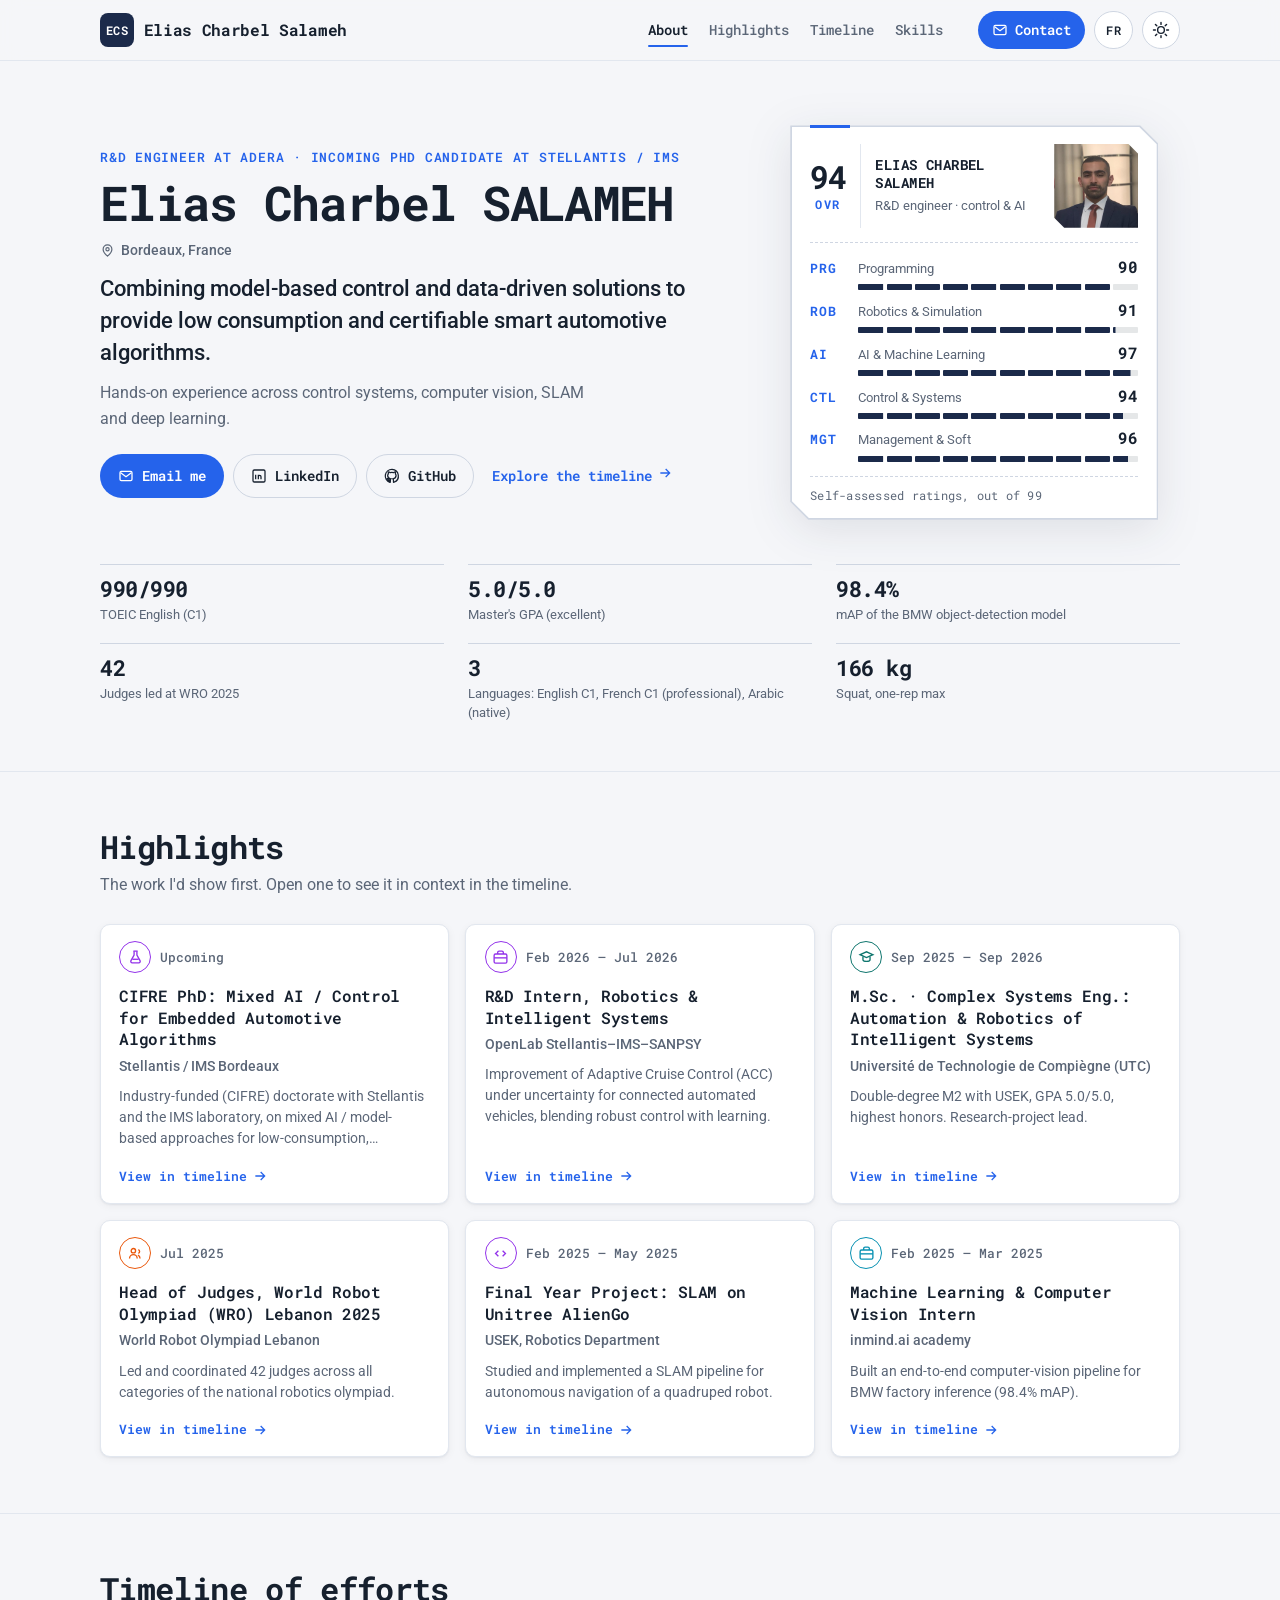
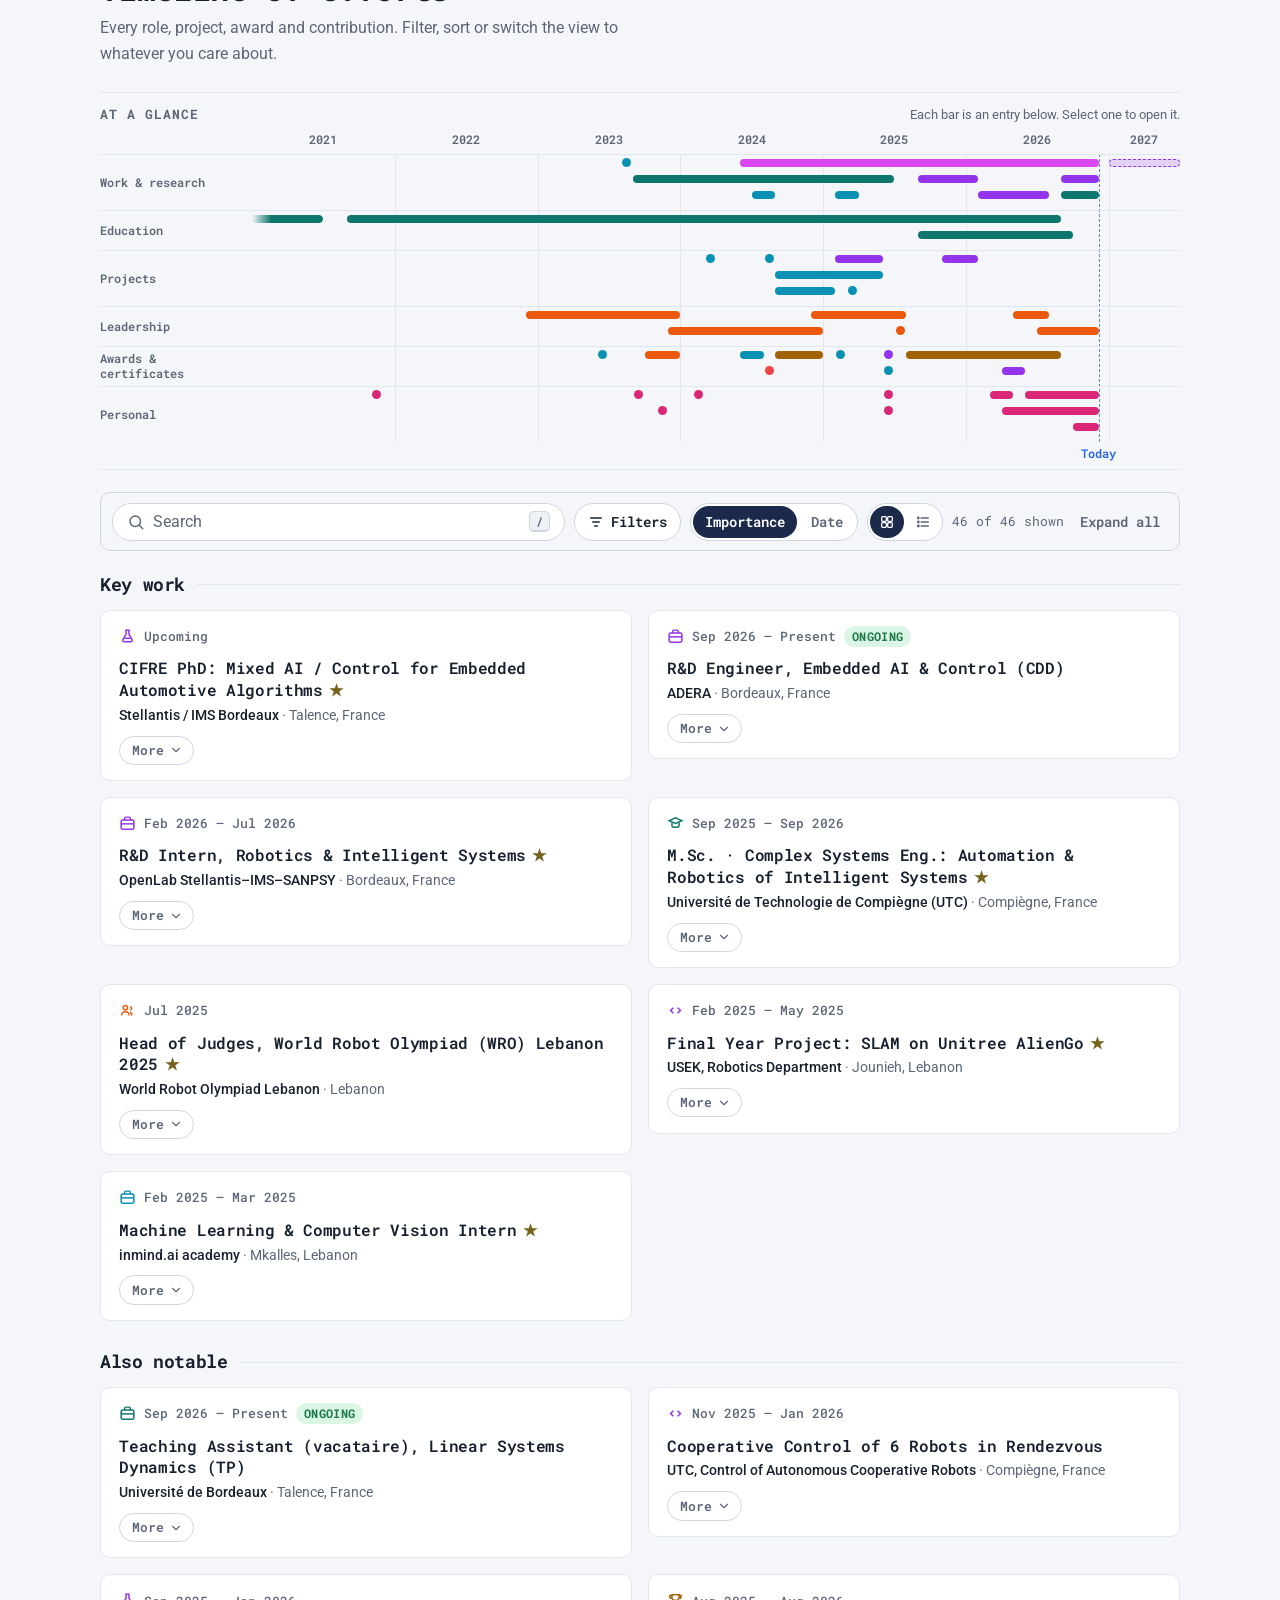
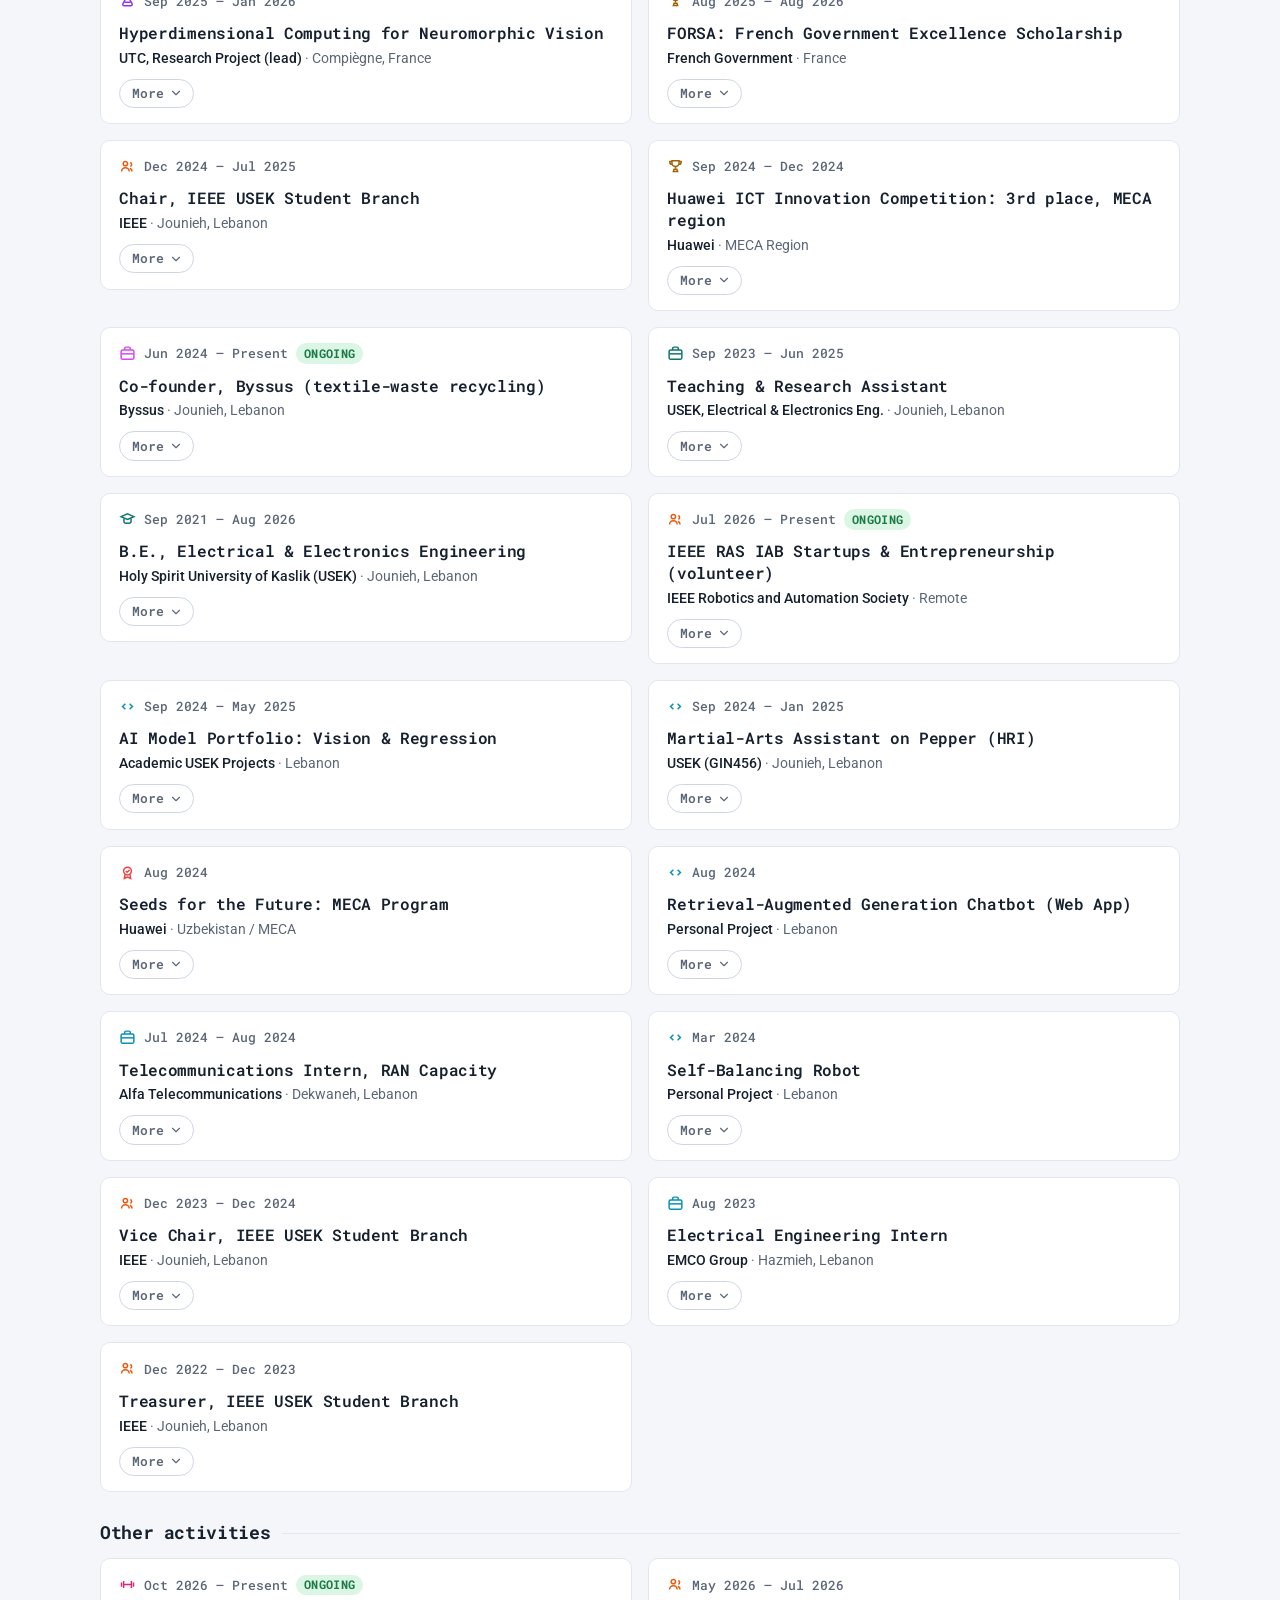
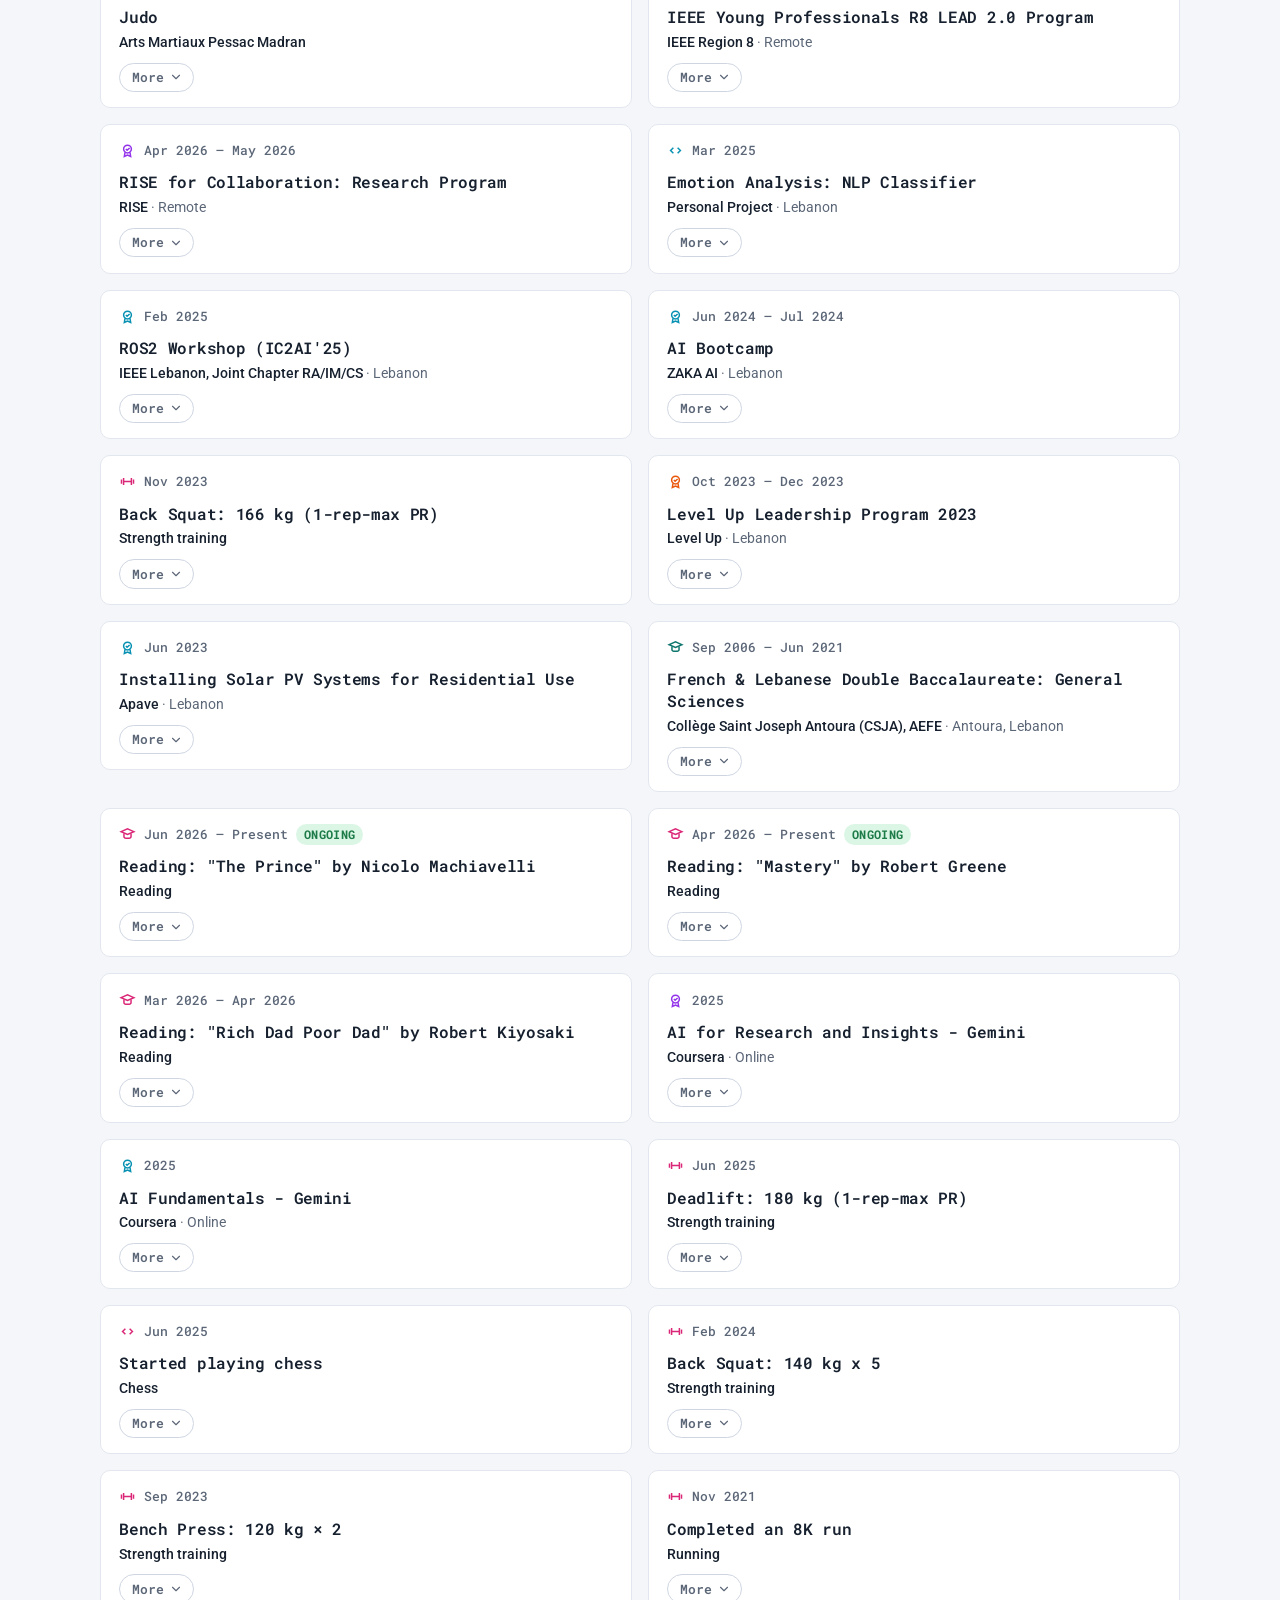
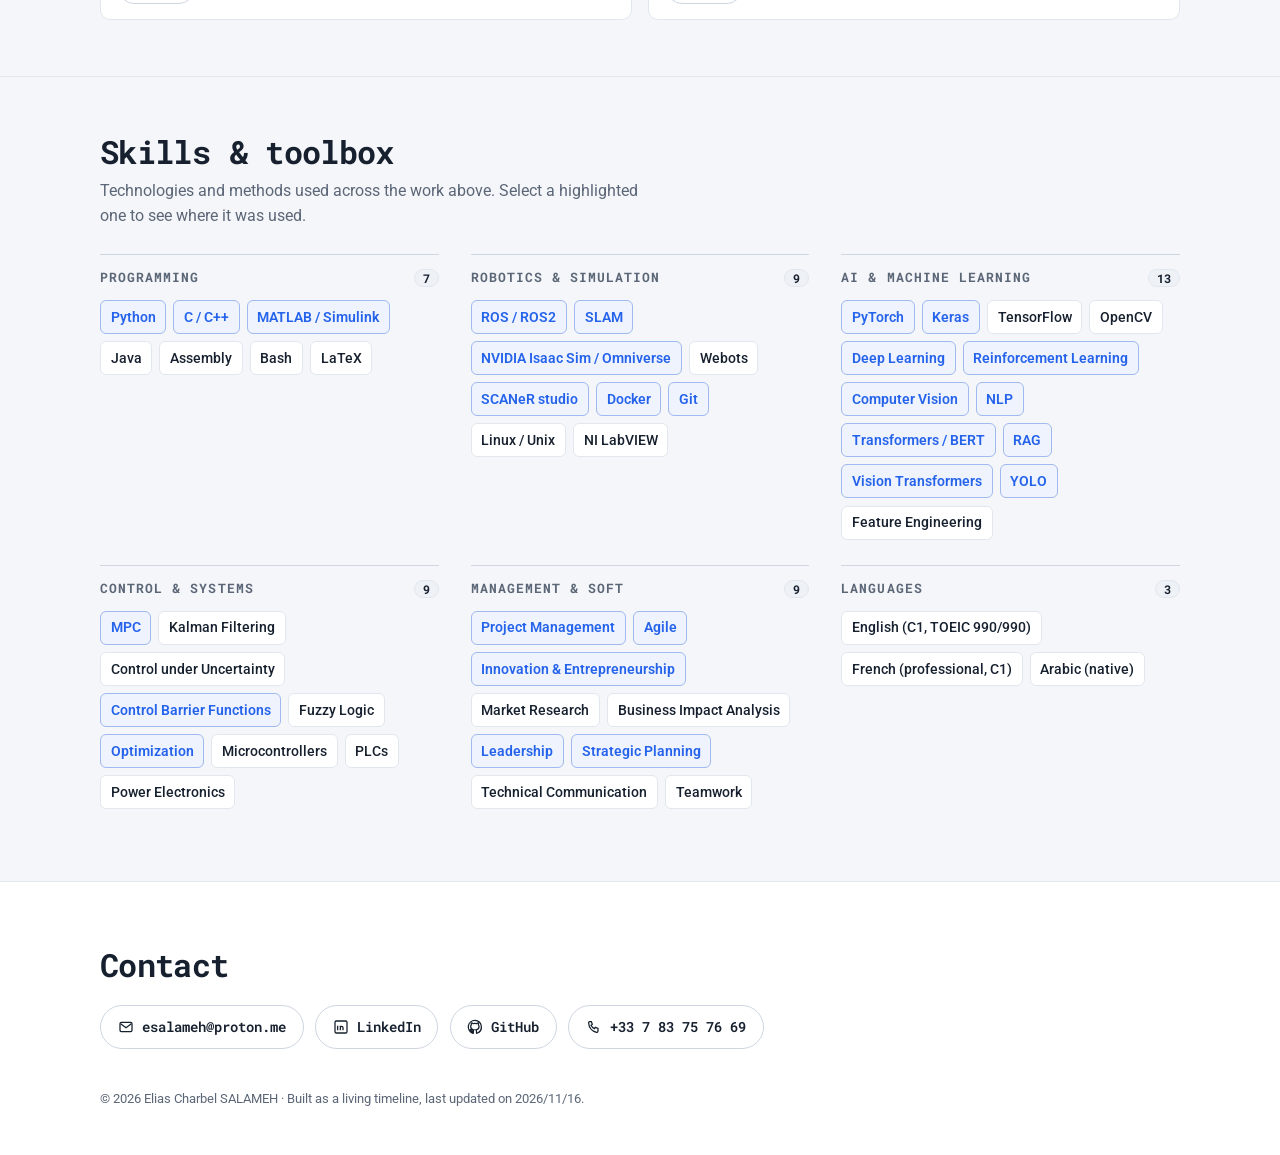
==== index.html @ 24f6256c "fifa card & audit n2" ====
<!DOCTYPE html>
<html lang="en" data-theme="light">
<head>
  <meta charset="UTF-8" />
  <meta name="viewport" content="width=device-width, initial-scale=1.0" />
  <title>Elias Charbel Salameh · R&D Engineer & Incoming CIFRE PhD</title>
  <meta name="description" content="R&D engineer at ADERA, incoming CIFRE PhD candidate with Stellantis / IMS, working on robotics, control and AI for certifiable, low-consumption automotive algorithms." />
  <meta name="author" content="Elias Charbel Salameh" />
  <meta name="color-scheme" content="light dark" />
  <meta name="theme-color" id="meta-theme-color" content="#f5f6f9" />
  <link rel="canonical" href="https://eliascharbelsalameh.github.io/" />
  <link rel="alternate" hreflang="en" href="https://eliascharbelsalameh.github.io/" />
  <link rel="alternate" hreflang="fr" href="https://eliascharbelsalameh.github.io/?lang=fr" />
  <link rel="alternate" hreflang="x-default" href="https://eliascharbelsalameh.github.io/" />

  <!-- Open Graph / link preview (shows when shared with recruiters).
       og:image must be an ABSOLUTE url, because crawlers don't resolve relative paths.
       To upgrade to a wide banner card: drop a 1200x630 assets/images/og-cover.png
       in, point og:image at it, and switch twitter:card to summary_large_image. -->
  <meta property="og:type" content="profile" />
  <meta property="og:site_name" content="Elias Charbel Salameh" />
  <meta property="og:url" content="https://eliascharbelsalameh.github.io/" />
  <meta property="og:title" content="Elias Charbel Salameh · R&D Engineer & Incoming CIFRE PhD" />
  <meta property="og:description" content="R&D engineer at ADERA, incoming CIFRE PhD candidate with Stellantis / IMS. An interactive, filterable timeline of research, engineering, leadership and academic work." />
  <meta property="og:image" content="https://eliascharbelsalameh.github.io/assets/images/profile.jpg" />
  <meta property="og:image:width" content="525" />
  <meta property="og:image:height" content="525" />
  <meta property="og:image:alt" content="Portrait of Elias Charbel Salameh" />
  <meta property="og:locale" content="en_US" />
  <meta property="og:locale:alternate" content="fr_FR" />
  <meta name="twitter:card" content="summary" />
  <meta name="twitter:title" content="Elias Charbel Salameh · R&D Engineer & Incoming CIFRE PhD" />
  <meta name="twitter:description" content="R&D engineer at ADERA, incoming CIFRE PhD candidate with Stellantis / IMS. An interactive, filterable timeline of research, engineering, leadership and academic work." />
  <meta name="twitter:image" content="https://eliascharbelsalameh.github.io/assets/images/profile.jpg" />

  <!-- Inline SVG favicon (no external file needed): the same "ECS" mark as the header -->
  <link rel="icon" href="data:image/svg+xml,%3Csvg xmlns='http://www.w3.org/2000/svg' viewBox='0 0 100 100'%3E%3Crect width='100' height='100' rx='22' fill='%231b2a4a'/%3E%3Ctext x='50' y='63' font-family='Consolas,Menlo,monospace' font-size='36' font-weight='700' fill='%23ffffff' text-anchor='middle'%3EECS%3C/text%3E%3C/svg%3E" />

  <!-- Fonts: Roboto Mono (headings, numbers, labels) and Roboto (body text),
       self-hosted in assets/fonts/ (declared in styles.css). Preloading them
       lets the text settle on the right font sooner. -->
  <link rel="preload" href="assets/fonts/roboto-mono-latin-wght.woff2" as="font" type="font/woff2" crossorigin />
  <link rel="preload" href="assets/fonts/roboto-latin-wght.woff2" as="font" type="font/woff2" crossorigin />

  <link rel="stylesheet" href="assets/css/styles.css" />

  <!-- Set saved theme before first paint to avoid a flash -->
  <script>
    (function () {
      try {
        var t = localStorage.getItem("theme") ||
          (window.matchMedia("(prefers-color-scheme: dark)").matches ? "dark" : "light");
        document.documentElement.setAttribute("data-theme", t);
        var m = document.getElementById("meta-theme-color");
        if (m) m.setAttribute("content", t === "dark" ? "#0d1220" : "#f5f6f9");
      } catch (e) {}
    })();
  </script>
</head>
<body>
  <a class="skip-link" href="#timeline" data-i18n="skip">Skip to timeline</a>

  <!-- ============================= HEADER ============================= -->
  <header class="site-header" id="top">
    <div class="wrap header-inner">
      <a class="brand" href="#top">
        <span class="brand-mark">ECS</span>
        <span class="brand-name">Elias&nbsp;Charbel&nbsp;Salameh</span>
      </a>
      <!-- section links: inline on wide screens, a drop-down behind #menu-toggle on phones -->
      <nav class="site-nav" id="site-nav" aria-label="Sections" data-i18n-aria="nav_label">
        <a href="#about" data-i18n="nav_about">About</a>
        <a href="#highlights" data-i18n="nav_highlights">Highlights</a>
        <a href="#timeline" data-i18n="nav_timeline">Timeline</a>
        <a href="#skills" data-i18n="nav_skills">Skills</a>
      </nav>
      <div class="header-actions">
        <a class="btn btn-primary btn-sm header-contact" href="#contact" id="header-contact">
          <svg viewBox="0 0 24 24" width="16" height="16" aria-hidden="true"><rect x="3" y="5" width="18" height="14" rx="2"/><path d="M4 7l8 6 8-6"/></svg>
          <span data-i18n="contact_btn">Contact</span>
        </a>
        <!-- accessible name and title are set by app.js and start with the visible "FR" / "EN" -->
        <button class="lang-toggle" id="lang-toggle" type="button" aria-label="FR, switch to French" title="FR, switch to French">
          <span id="lang-label">FR</span>
        </button>
        <button class="theme-toggle" id="theme-toggle" type="button" aria-label="Toggle dark / light" title="Toggle dark / light" data-i18n-aria="theme_toggle" data-i18n-title="theme_toggle">
          <svg class="icon-sun" viewBox="0 0 24 24" width="18" height="18" aria-hidden="true"><circle cx="12" cy="12" r="4.5"/><path d="M12 2v2.5M12 19.5V22M2 12h2.5M19.5 12H22M4.6 4.6l1.8 1.8M17.6 17.6l1.8 1.8M19.4 4.6l-1.8 1.8M6.4 17.6l-1.8 1.8" stroke-linecap="round"/></svg>
          <svg class="icon-moon" viewBox="0 0 24 24" width="18" height="18" aria-hidden="true"><path d="M20 14.5A8 8 0 1 1 9.5 4a6.5 6.5 0 0 0 10.5 10.5z"/></svg>
        </button>
        <button class="menu-toggle" id="menu-toggle" type="button" aria-expanded="false" aria-controls="site-nav" aria-label="Menu" title="Menu" data-i18n-aria="menu" data-i18n-title="menu">
          <svg viewBox="0 0 24 24" width="18" height="18" aria-hidden="true"><path d="M4 7h16M4 12h16M4 17h16" stroke-linecap="round"/></svg>
        </button>
      </div>
    </div>
  </header>

  <main>
    <!-- ============================= HERO ============================= -->
    <!-- The <noscript> fallbacks keep the name, role and contact links readable
         without JavaScript. app.js replaces them with the data.js content, so
         if you change your role or contact details, update them here too. -->
    <section class="hero" id="about">
      <div class="wrap hero-inner">
        <div class="hero-text">
          <p class="hero-eyebrow" id="hero-role"><noscript>R&amp;D Engineer at ADERA · Incoming PhD Candidate at Stellantis / IMS</noscript></p>
          <h1 class="hero-name" id="hero-name"><noscript>Elias Charbel Salameh</noscript></h1>
          <p class="hero-loc" id="hero-loc" hidden></p>
          <p class="hero-tagline" id="hero-tagline"></p>
          <p class="hero-summary" id="hero-summary"></p>
          <div class="hero-cta" id="hero-cta"><noscript>
            <a class="btn btn-primary" href="mailto:esalameh@proton.me">Email me</a>
            <a class="btn btn-ghost" href="https://www.linkedin.com/in/eliascharbelsalameh">LinkedIn</a>
            <a class="btn btn-ghost" href="https://github.com/eliascharbelsalameh">GitHub</a>
            <a class="btn btn-ghost" href="tel:+33783757669">+33 7 83 75 76 69</a>
            <p class="noscript-note">The interactive timeline needs JavaScript.</p>
          </noscript></div>
        </div>
        <div class="hero-visual">
          <!-- "player card": photo, name, position and the rated skill groups,
               built by app.js from profile + skills (`rating`, `abbr`) in data.js -->
          <figure class="pcard" id="player-card" hidden></figure>
        </div>
        <ul class="hero-stats" id="hero-stats" aria-label="Key figures" data-i18n-aria="stats_label"></ul>
      </div>
    </section>

    <!-- ========================== HIGHLIGHTS ========================== -->
    <!-- Tiles for every `featured` entry in data.js, rendered by app.js -->
    <section class="highlights-section" id="highlights" hidden>
      <div class="wrap">
        <div class="section-head">
          <h2 data-i18n="hl_h">Highlights</h2>
          <p class="section-sub" data-i18n="hl_sub">The work I'd show first. Open one to see it in context in the timeline.</p>
        </div>
        <div class="hl-grid" id="highlights-grid"></div>
      </div>
    </section>

    <!-- =========================== TIMELINE =========================== -->
    <section class="timeline-section" id="timeline">
      <div class="wrap">
        <div class="section-head">
          <h2 data-i18n="timeline_h">Timeline of efforts</h2>
          <p class="section-sub" data-i18n="timeline_sub">Every role, project, award and contribution. Filter, sort or switch the view to whatever you care about.</p>
        </div>

        <!-- Career map: every entry as a bar in its lane, rendered by app.js.
             A visual shortcut into the list below (which carries the same
             content accessibly), so it's hidden from assistive tech and kept
             out of the tab order. -->
        <div class="map" id="career-map" aria-hidden="true">
          <div class="map-head">
            <h3 class="map-title" data-i18n="map_h">At a glance</h3>
            <span class="map-hint" data-i18n="map_hint">Each bar is an entry below. Select one to open it.</span>
          </div>
          <div class="map-frame">
            <div class="map-scroll" tabindex="-1"><div class="map-inner" id="map-inner"></div></div>
            <span class="map-edge is-left" id="map-edge-left" hidden></span>
            <span class="map-edge is-right" id="map-edge-right" hidden></span>
          </div>
          <div class="map-tip" id="map-tip" hidden></div>
        </div>

        <!-- Controls: one sticky line (search, filters, sort, view, count);
             the category chips sit in the Filters panel below it -->
        <div class="controls" role="region" aria-label="Filter the timeline" data-i18n-aria="controls_label">
          <div class="controls-row">
            <label class="search" for="search">
              <span class="sr-only" data-i18n="search_label">Search the timeline (roles, tech, organisations)</span>
              <svg viewBox="0 0 24 24" width="18" height="18" aria-hidden="true"><circle cx="11" cy="11" r="7"/><path d="M21 21l-4.3-4.3" stroke-linecap="round"/></svg>
              <input type="search" id="search" placeholder="Search" data-i18n-ph="search_ph" autocomplete="off" />
              <kbd class="search-kbd" aria-hidden="true">/</kbd>
            </label>
            <button class="ctl-btn" id="filters-toggle" type="button" aria-expanded="false" aria-controls="filters-panel">
              <svg viewBox="0 0 24 24" width="16" height="16" aria-hidden="true"><path d="M4 6h16M7 12h10M10 18h4" stroke-linecap="round"/></svg>
              <span data-i18n="filters">Filters</span>
              <span class="ctl-count" id="filters-count" hidden></span>
            </button>
            <div class="seg" role="group" aria-label="Sort by" data-i18n-aria="sort_label">
              <button class="seg-btn" id="sort-importance" type="button" aria-pressed="true" data-i18n="sort_importance">Importance</button>
              <button class="seg-btn" id="sort-date" type="button" aria-pressed="false" data-i18n="sort_date">Date</button>
            </div>
            <div class="seg" role="group" aria-label="View" data-i18n-aria="view_label">
              <button class="seg-btn seg-ico" id="view-grid" type="button" aria-pressed="true" aria-label="Grid view" title="Grid view" data-i18n-aria="view_grid" data-i18n-title="view_grid">
                <svg viewBox="0 0 24 24" width="16" height="16" aria-hidden="true"><rect x="4" y="4" width="7" height="7" rx="1.5"/><rect x="13" y="4" width="7" height="7" rx="1.5"/><rect x="4" y="13" width="7" height="7" rx="1.5"/><rect x="13" y="13" width="7" height="7" rx="1.5"/></svg>
              </button>
              <button class="seg-btn seg-ico" id="view-list" type="button" aria-pressed="false" aria-label="List view" title="List view" data-i18n-aria="view_list" data-i18n-title="view_list">
                <svg viewBox="0 0 24 24" width="16" height="16" aria-hidden="true"><path d="M9 6h11M9 12h11M9 18h11" stroke-linecap="round"/><circle cx="5" cy="6" r="1.2"/><circle cx="5" cy="12" r="1.2"/><circle cx="5" cy="18" r="1.2"/></svg>
              </button>
            </div>
            <!-- shown while a skill from the Skills section is filtering the list -->
            <button class="qbtn skill-active" id="skill-active" type="button" hidden style="--qc:var(--accent)">
              <span id="skill-active-label"></span>
              <span class="qbtn-x" aria-hidden="true">×</span>
            </button>
            <div class="controls-meta">
              <span id="result-count" class="result-count" aria-live="polite"></span>
              <button class="link-btn expand-all" id="expand-all" type="button" hidden></button>
            </div>
          </div>
          <div class="filters-panel" id="filters-panel" hidden>
            <div class="quick-filters" role="group" aria-label="Quick filters" data-i18n-aria="quick_label">
              <button class="qbtn" id="only-featured" type="button" aria-pressed="false" style="--qc:var(--star)">
                <span class="qbtn-ico" aria-hidden="true">★</span>
                <span data-i18n="featured_only">Highlights</span>
              </button>
              <button class="qbtn" id="only-present" type="button" aria-pressed="false" style="--qc:var(--ok)">
                <span class="qbtn-dot" aria-hidden="true"></span>
                <span data-i18n="present_only">Ongoing</span>
              </button>
              <div class="panel-actions">
                <button class="link-btn" id="select-all" type="button" data-i18n="all">All</button>
                <button class="link-btn" id="clear-all" type="button" data-i18n="none">None</button>
                <button class="link-btn" id="reset" type="button" data-i18n="reset">Reset</button>
              </div>
            </div>
            <div class="filters-hint">
              <span class="filters-hint-line" aria-hidden="true"></span>
              <span data-i18n="filters_hint">Select a category to show or hide it</span>
              <span class="filters-hint-line" aria-hidden="true"></span>
            </div>
            <div class="filters" id="filters" role="group" aria-label="Categories" data-i18n-aria="cats_label"></div>
          </div>
        </div>

        <!-- Timeline renders here (grouped by year, or by importance tier) -->
        <div class="timeline" id="timeline-list"></div>
        <p class="empty-state" id="empty-state" hidden><span data-i18n="empty">No entries match your filters.</span> <button class="link-btn" id="empty-reset" type="button" data-i18n="empty_reset">Reset filters</button></p>
      </div>
    </section>

    <!-- ============================ SKILLS ============================ -->
    <section class="skills-section" id="skills">
      <div class="wrap">
        <div class="section-head">
          <h2 data-i18n="skills_h">Skills &amp; toolbox</h2>
          <p class="section-sub" data-i18n="skills_sub">Technologies and methods used across the work above. Select a highlighted one to see where it was used.</p>
        </div>
        <div class="skills-grid" id="skills-grid"></div>
      </div>
    </section>
  </main>

  <!-- ============================ FOOTER ============================ -->
  <footer class="site-footer" id="contact">
    <div class="wrap footer-inner">
      <div class="footer-cta">
        <h2 data-i18n="contact_h">Contact</h2>
        <!-- <p class="section-sub">Open to research-engineering roles in the robotics, control &amp; AI fields, and a CIFRE industrial PhD.</p> -->
        <div class="footer-links" id="footer-links"><noscript>
          <a class="btn btn-ghost" href="mailto:esalameh@proton.me">esalameh@proton.me</a>
          <a class="btn btn-ghost" href="https://www.linkedin.com/in/eliascharbelsalameh">LinkedIn</a>
          <a class="btn btn-ghost" href="https://github.com/eliascharbelsalameh">GitHub</a>
          <a class="btn btn-ghost" href="tel:+33783757669">+33 7 83 75 76 69</a>
        </noscript></div>
      </div>
      <p class="footer-note">
        <span id="footer-copy"></span> · <span id="footer-built"></span> <span id="footer-date"></span>.
      </p>
    </div>
  </footer>

  <!-- Back to top: revealed by app.js once you've scrolled past the hero -->
  <button class="to-top" id="to-top" type="button" aria-label="Back to top" title="Back to top" data-i18n-aria="to_top" data-i18n-title="to_top" hidden>
    <svg viewBox="0 0 24 24" width="20" height="20" aria-hidden="true"><path d="M12 19V5M6 11l6-6 6 6" stroke-linecap="round" stroke-linejoin="round"/></svg>
  </button>

  <!-- Data first, then the app that renders it -->
  <script src="assets/js/data.js"></script>
  <script src="assets/js/app.js" defer></script>
</body>
</html>
---- assets/css/styles.css ----
/* =============================================================================
   Elias Charbel Salameh · Portfolio
   Design tokens, light/dark themes, timeline, cards, responsive + print.
   You rarely need to touch this: content lives in assets/js/data.js
   ============================================================================= */

/* -------------------------------- Fonts ----------------------------------- */
/* Self-hosted variable fonts (latin subset, SIL OFL: see assets/fonts/LICENSE.txt).
   Roboto Mono carries the display roles (headings, numbers, labels, buttons);
   Roboto carries running text. Characters outside the subset fall back. */
@font-face {
  font-family: "Roboto Mono";
  src: url("../fonts/roboto-mono-latin-wght.woff2") format("woff2");
  font-weight: 100 700; font-style: normal; font-display: swap;
  unicode-range: U+0000-00FF, U+0131, U+0152-0153, U+02BB-02BC, U+02C6, U+02DA, U+02DC, U+0304, U+0308, U+0329, U+2000-206F, U+20AC, U+2122, U+2191, U+2193, U+2212, U+2215, U+FEFF, U+FFFD;
}
@font-face {
  font-family: "Roboto";
  src: url("../fonts/roboto-latin-wght.woff2") format("woff2");
  font-weight: 100 900; font-style: normal; font-display: swap;
  unicode-range: U+0000-00FF, U+0131, U+0152-0153, U+02BB-02BC, U+02C6, U+02DA, U+02DC, U+0304, U+0308, U+0329, U+2000-206F, U+20AC, U+2122, U+2191, U+2193, U+2212, U+2215, U+FEFF, U+FFFD;
}

/* ----------------------------- Tokens / themes ---------------------------- */
:root {
  --font-body: "Roboto", system-ui, -apple-system, "Segoe UI", Arial, sans-serif;
  --font-mono: "Roboto Mono", ui-monospace, "SFMono-Regular", Menlo, Consolas, monospace;

  /* type scale: every font-size on the page is one of these eight */
  --fs-micro: .75rem;                           /* 12px: counts, badges, axis labels */
  --fs-meta: .8125rem;                          /* 13px: dates, tags, captions */
  --fs-ui: .875rem;                             /* 14px: buttons, chips, secondary text */
  --fs-body: 1rem;                              /* 16px: running text, card titles */
  --fs-title: 1.125rem;                         /* 18px: group headings */
  --fs-lead: clamp(1.125rem, 2.2vw, 1.375rem);  /* 18 to 22px: tagline, key figures */
  --fs-h2: clamp(1.625rem, 3.2vw, 2rem);        /* 26 to 32px: section headings, OVR */
  --fs-h1: clamp(1.875rem, 5vw, 3rem);          /* 30 to 48px: your name */

  --bg: #f5f6f9;
  --surface: #ffffff;
  --surface-2: #eef1f6;
  --text: #16202e;
  --text-muted: #5b6677;
  --border: #e2e7ef;
  --border-strong: #cfd6e2;

  --primary: #1b2a4a;          /* deep navy */
  --primary-ink: #ffffff;
  --accent: #2563eb;           /* links, focus, CTA: no category uses this blue */
  --accent-ink: #ffffff;

  /* status colours (the "Ongoing" badge and the Highlights star), kept apart
     from every category colour in data.js */
  --ok: #22c55e;
  --star: #eab308;
  /* Category and status colours are bright hues. Used as TEXT they are mixed
     toward --text by this much, which keeps every one of them at 4.5:1 or
     better on its tint in both themes (--text flips with the theme, so the
     same mix darkens them in light mode and lightens them in dark mode). */
  --ink-mix: 55%;
  --star-mix: 45%;   /* the gold is lighter than the other hues, so it needs a deeper mix */

  --shadow-sm: 0 1px 2px rgba(16, 28, 46, .06), 0 2px 8px rgba(16, 28, 46, .05);
  --shadow-md: 0 6px 22px rgba(16, 28, 46, .10);
  --radius: 10px;
  --radius-sm: 6px;
  --wrap: 1080px;
  --ease: cubic-bezier(.22, .61, .36, 1);
}

html[data-theme="dark"] {
  --bg: #0d1220;
  --surface: #151c2c;
  --surface-2: #1c2436;
  --text: #e8edf5;
  --text-muted: #9aa7bd;
  --border: #28324a;
  --border-strong: #364159;

  --primary: #e8edf5;
  --primary-ink: #0d1220;
  --accent: #6f9bff;
  --accent-ink: #0d1220;
  --ink-mix: 55%;
  --shadow-sm: 0 1px 2px rgba(0, 0, 0, .3), 0 2px 10px rgba(0, 0, 0, .25);
  --shadow-md: 0 8px 28px rgba(0, 0, 0, .4);
}

/* ------------------------------- Base ------------------------------------- */
*, *::before, *::after { box-sizing: border-box; }
/* anchor jumps and keyboard focus land below the sticky header
   (--header-h and --ctl-h are kept in sync by app.js) */
html { scroll-behavior: smooth; scroll-padding-top: calc(var(--header-h, 61px) + 6px); }
@media (prefers-reduced-motion: reduce) { html { scroll-behavior: auto; } }

body {
  margin: 0;
  font-family: var(--font-body);
  font-size: var(--fs-body);
  background: var(--bg);
  color: var(--text);
  line-height: 1.6;
  -webkit-font-smoothing: antialiased;
  text-rendering: optimizeLegibility;
}
button, input { font: inherit; }

h1, h2, h3, h4 { font-family: var(--font-mono); line-height: 1.2; letter-spacing: -.02em; margin: 0; }
a { color: var(--accent); text-decoration: none; }
a:hover { text-decoration: underline; }
img { max-width: 100%; display: block; }
svg { fill: none; stroke: currentColor; stroke-width: 1.9; }

.wrap { width: min(100% - 2.5rem, var(--wrap)); margin-inline: auto; }

.sr-only {
  position: absolute !important; width: 1px; height: 1px; padding: 0; margin: -1px;
  overflow: hidden; clip: rect(0 0 0 0); clip-path: inset(50%); white-space: nowrap; border: 0;
}

:where(a, button, input, [tabindex]):focus-visible {
  outline: 3px solid var(--accent);
  outline-offset: 2px;
  border-radius: 6px;
}

.skip-link {
  position: absolute; left: -9999px; top: 0; z-index: 100;
  background: var(--primary); color: var(--primary-ink);
  padding: .6rem 1rem; border-radius: 0 0 8px 0; font-weight: 600;
}
.skip-link:focus { left: 0; }

/* ------------------------------- Buttons ---------------------------------- */
.btn {
  display: inline-flex; align-items: center; gap: .5rem;
  padding: .6rem 1.05rem; border-radius: 999px;
  font-family: var(--font-mono); font-weight: 600; font-size: var(--fs-ui); cursor: pointer;
  border: 1.5px solid transparent; transition: transform .15s var(--ease), background .15s, box-shadow .15s;
  white-space: nowrap;
}
.btn:hover { text-decoration: none; transform: translateY(-1px); }
.btn-primary { background: var(--accent); color: var(--accent-ink); }
.btn-primary:hover { box-shadow: var(--shadow-md); }
.btn-ghost { background: transparent; color: var(--text); border-color: var(--border-strong); }
.btn-ghost:hover { background: var(--surface-2); }
.btn-sm { padding: .42rem .85rem; gap: .4rem; }

/* text-style buttons (All / None / Reset / Expand all): at least 28px tall */
.link-btn {
  display: inline-flex; align-items: center; min-height: 28px;
  background: none; border: none; color: var(--text-muted);
  font-family: var(--font-mono); font-size: var(--fs-ui); font-weight: 600; cursor: pointer; padding: .2rem .5rem;
  border-radius: 6px;
}
.link-btn:hover { color: var(--accent); background: var(--surface-2); }

/* ------------------------------- Header ----------------------------------- */
.site-header {
  position: sticky; top: 0; z-index: 50;
  background: color-mix(in srgb, var(--bg) 86%, transparent);
  backdrop-filter: saturate(1.4) blur(10px);
  border-bottom: 1px solid var(--border);
}
.header-inner { display: flex; align-items: center; gap: 1rem; padding: .7rem 0; }
.brand { display: inline-flex; align-items: center; gap: .6rem; color: var(--text); font-weight: 700; flex: none; }
.brand:hover { text-decoration: none; }
.brand-mark {
  display: grid; place-items: center; width: 34px; height: 34px; border-radius: 8px;
  background: var(--primary); color: var(--primary-ink);
  font-family: var(--font-mono); font-weight: 700; font-size: var(--fs-micro); letter-spacing: .02em;
}
.brand-name { font-family: var(--font-mono); font-size: var(--fs-body); letter-spacing: -.02em; }
.site-nav { display: flex; gap: 1.3rem; margin-left: auto; }
.site-nav a { position: relative; display: inline-flex; align-items: center; min-height: 32px; color: var(--text-muted); font-family: var(--font-mono); font-weight: 500; font-size: var(--fs-ui); }
.site-nav a:hover { color: var(--text); text-decoration: none; }
.site-nav a[aria-current="true"] { color: var(--text); font-weight: 600; }
.site-nav a[aria-current="true"]::after {
  content: ""; position: absolute; left: 0; right: 0; bottom: -1px;
  height: 2px; border-radius: 2px; background: var(--accent);
}
.header-actions { display: flex; align-items: center; gap: .55rem; margin-left: 1.2rem; }
.header-contact { flex: none; }

.theme-toggle, .menu-toggle {
  display: grid; place-items: center; width: 38px; height: 38px; border-radius: 999px; flex: none;
  background: var(--surface); border: 1.5px solid var(--border-strong); color: var(--text); cursor: pointer;
}
.theme-toggle:hover, .menu-toggle:hover { background: var(--surface-2); }
.theme-toggle .icon-moon { display: none; }
.menu-toggle { display: none; }

.lang-toggle {
  display: grid; place-items: center; height: 38px; min-width: 38px; padding: 0 .7rem; border-radius: 999px; flex: none;
  background: var(--surface); border: 1.5px solid var(--border-strong); color: var(--text); cursor: pointer;
  font-family: var(--font-mono); font-weight: 600; font-size: var(--fs-micro); letter-spacing: .03em;
}
.lang-toggle:hover { background: var(--surface-2); }
html[data-theme="dark"] .theme-toggle .icon-sun { display: none; }
html[data-theme="dark"] .theme-toggle .icon-moon { display: block; }

/* -------------------------------- Hero ------------------------------------ */
.hero { padding: clamp(2rem, 5vw, 4rem) 0 clamp(2rem, 4vw, 3rem); }
.hero-inner {
  display: grid; grid-template-columns: minmax(0, 1.5fr) minmax(0, 1fr);
  grid-template-areas: "text visual" "stats stats";
  gap: clamp(1.5rem, 3.5vw, 2.75rem) clamp(1.5rem, 4vw, 3.5rem); align-items: center;
}
.hero-text { grid-area: text; }
.hero-visual {
  grid-area: visual; display: flex; flex-direction: column; align-items: center; justify-content: center;
  gap: 1.25rem;
}
.hero-stats { grid-area: stats; }
.hero-eyebrow {
  margin: 0 0 .6rem; font-family: var(--font-mono); font-weight: 600; font-size: var(--fs-meta);
  letter-spacing: .06em; text-transform: uppercase; line-height: 1.5;
  color: var(--accent);
}
.hero-name { font-size: var(--fs-h1); font-weight: 700; letter-spacing: -.035em; line-height: 1.1; margin-bottom: .6rem; }
.hero-loc {
  display: inline-flex; align-items: center; gap: .35rem;
  margin: 0 0 .7rem; color: var(--text-muted); font-size: var(--fs-ui); font-weight: 500;
}
.hero-loc svg { flex: none; }
.hero-loc[hidden] { display: none; }   /* inline-flex would otherwise beat [hidden] */
.hero-tagline { font-size: var(--fs-lead); line-height: 1.45; color: var(--text); margin: 0 0 .75rem; font-weight: 500; }
.hero-summary { color: var(--text-muted); font-size: var(--fs-body); max-width: 56ch; margin: 0 0 1.4rem; }
.hero-cta { display: flex; flex-wrap: wrap; align-items: center; gap: .6rem; }
.hero-explore {
  display: inline-flex; align-items: center; gap: .35rem; margin-left: .35rem;
  font-family: var(--font-mono); font-weight: 600; font-size: var(--fs-ui); padding: .35rem .15rem;
}
.noscript-note { flex-basis: 100%; margin: .4rem 0 0; color: var(--text-muted); font-size: var(--fs-ui); }

/* key figures: a spec-sheet band (hairline over each figure), not boxed cards */
.hero-stats {
  list-style: none; margin: 0; padding: 0;
  display: grid; grid-template-columns: repeat(3, minmax(0, 1fr)); gap: 1.1rem 1.5rem;
}
.hero-stats li { border-top: 1px solid var(--border-strong); padding-top: .7rem; min-width: 0; }
.hero-stats .stat-value {
  display: block; font-family: var(--font-mono); font-size: var(--fs-lead); font-weight: 700;
  letter-spacing: -.02em; color: var(--text); line-height: 1.15; font-variant-numeric: tabular-nums;
}
.hero-stats .stat-label { display: block; margin-top: .3rem; font-size: var(--fs-meta); line-height: 1.45; color: var(--text-muted); }

/* ------------------------------ Player card ------------------------------- */
/* The hero's game-style card (built by app.js from data.js): clipped corners,
   OVR, photo, then one rated row per skill group with a segmented bar. */
.pcard {
  --cut: 18px;                                   /* size of the clipped corners */
  --bar-on: var(--primary);                      /* filled segments: navy / near-white */
  --bar-off: color-mix(in srgb, var(--text) 11%, transparent);
  position: relative; isolation: isolate;
  width: 100%; max-width: 23rem; margin: 0;
  padding: 1.15rem 1.25rem 1rem;
  filter: drop-shadow(0 10px 22px rgba(16, 28, 46, .10));
}
html[data-theme="dark"] .pcard { filter: drop-shadow(0 12px 26px rgba(0, 0, 0, .45)); }
.pcard[hidden] { display: none; }
/* frame (::before) and face (::after) share the clipped shape */
.pcard::before, .pcard::after {
  content: ""; position: absolute; z-index: -1;
  clip-path: polygon(0 0, calc(100% - var(--cut)) 0, 100% var(--cut), 100% 100%, var(--cut) 100%, 0 calc(100% - var(--cut)));
}
.pcard::before { inset: 0; background: var(--border-strong); }
.pcard::after { --cut: 17.4px; inset: 1.5px; background: var(--surface); }

.pcard-top {
  position: relative;
  display: grid; grid-template-columns: auto minmax(0, 1fr) auto; align-items: center; gap: .9rem;
  padding-bottom: .9rem; border-bottom: 1px dashed var(--border-strong);
}
/* the short accent tab on the top edge, like a HUD panel */
.pcard-top::before {
  content: ""; position: absolute; top: -1.15rem; left: 0; width: 2.5rem; height: 3px; background: var(--accent);
}
.pcard-ovr {
  margin: 0; display: grid; justify-items: center; align-content: center; gap: .3rem;
  padding-right: .9rem; border-right: 1px solid var(--border); align-self: stretch;
}
.pcard-ovr-num {
  font-family: var(--font-mono); font-size: var(--fs-h2); font-weight: 700; line-height: 1;
  letter-spacing: -.04em; font-variant-numeric: tabular-nums; color: var(--text);
}
.pcard-ovr-lbl {
  font-family: var(--font-mono); font-size: var(--fs-micro); font-weight: 700; line-height: 1;
  letter-spacing: .12em; color: var(--accent);
}
.pcard-id { min-width: 0; }
.pcard-name {
  margin: 0; font-family: var(--font-mono); font-size: var(--fs-ui); font-weight: 700; line-height: 1.3;
  letter-spacing: .03em; text-transform: uppercase; overflow-wrap: break-word;
}
.pcard-pos { margin: .3rem 0 0; font-size: var(--fs-meta); line-height: 1.4; color: var(--text-muted); }
.pcard-photo {
  position: relative; width: 5.25rem; aspect-ratio: 1; flex: none; overflow: hidden;
  background: var(--surface-2);
  clip-path: polygon(0 0, calc(100% - 10px) 0, 100% 10px, 100% 100%, 10px 100%, 0 calc(100% - 10px));
}
.pcard-img { width: 100%; height: 100%; object-fit: cover; }
.pcard-img[hidden] { display: none; }
.pcard-initials {
  position: absolute; inset: 0; display: grid; place-items: center;
  background: var(--primary); color: var(--primary-ink);
  font-family: var(--font-mono); font-size: var(--fs-lead); font-weight: 700; letter-spacing: .04em;
}
.pcard-initials[hidden] { display: none; }

.pcard-attrs { list-style: none; margin: .9rem 0 0; padding: 0; display: grid; gap: .65rem; }
.pcard-attr {
  display: grid; grid-template-columns: 2.4rem minmax(0, 1fr) auto; align-items: baseline;
  column-gap: .6rem; row-gap: .3rem;
}
.pa-abbr { font-family: var(--font-mono); font-size: var(--fs-meta); font-weight: 700; letter-spacing: .06em; color: var(--accent); }
.pa-name {
  min-width: 0; font-size: var(--fs-meta); color: var(--text-muted);
  white-space: nowrap; overflow: hidden; text-overflow: ellipsis;
}
.pa-val { font-family: var(--font-mono); font-size: var(--fs-body); font-weight: 700; line-height: 1; font-variant-numeric: tabular-nums; }
/* ten segments of 10 points; the last lit one fills partly */
.pa-bar { grid-column: 2 / -1; display: grid; grid-template-columns: repeat(10, minmax(0, 1fr)); gap: 3px; height: 6px; }
.pa-seg { position: relative; overflow: hidden; background: var(--bar-off); border-radius: 1px; }
.pa-seg i {
  position: absolute; inset: 0; background: var(--bar-on);
  transform-origin: left center; transform: scaleX(var(--f, 0));
}
.pcard.is-filling .pa-seg i {
  animation: pa-fill .3s var(--ease) both;
  animation-delay: calc(200ms + var(--i, 0) * 90ms + var(--k, 0) * 30ms);
}
@keyframes pa-fill { from { transform: scaleX(0); } }
.pcard-note {
  margin-top: .9rem; padding-top: .6rem; border-top: 1px dashed var(--border-strong);
  font-family: var(--font-mono); font-size: var(--fs-micro); line-height: 1.4; letter-spacing: .02em; color: var(--text-muted);
}

/* ------------------------------ Sections ---------------------------------- */
.section-head { margin: 0 0 1.6rem; }
.section-head h2 { font-size: var(--fs-h2); }
.section-sub { color: var(--text-muted); margin: .4rem 0 0; max-width: 60ch; }

.timeline-section { padding: clamp(2rem, 5vw, 3.5rem) 0; border-top: 1px solid var(--border); }

/* ------------------------------ Controls ---------------------------------- */
/* One sticky line; the Filters panel opens inside it on demand. A flat
   toolbar: a hairline frame, no shadow. */
.controls {
  position: sticky; top: var(--header-h, 61px); z-index: 30;
  background: color-mix(in srgb, var(--bg) 92%, transparent);
  backdrop-filter: blur(8px);
  padding: .6rem .7rem; margin-bottom: 1.4rem;
  border: 1px solid var(--border-strong); border-radius: var(--radius);
}
.controls-row { display: flex; align-items: center; gap: .55rem; flex-wrap: wrap; }
.search {
  display: flex; align-items: center; gap: .5rem; flex: 1 1 13rem; min-width: 0; min-height: 38px;
  background: var(--surface); border: 1.5px solid var(--border-strong); border-radius: 999px; padding: .3rem .85rem;
  color: var(--text-muted);
}
/* the field's focus ring sits on the whole pill, matching every other control */
.search:focus-within { border-color: var(--accent); outline: 3px solid var(--accent); outline-offset: 2px; }
.search svg { flex: none; }
.search input { border: none; background: none; outline: none; font-size: var(--fs-body); color: var(--text); width: 100%; min-width: 0; padding: 0; }
.search input::placeholder { color: var(--text-muted); opacity: 1; }
/* the "press / to search" affordance, hidden once the box has focus */
.search-kbd {
  flex: none; font-family: var(--font-mono); font-size: var(--fs-micro); font-weight: 600; line-height: 1;
  color: var(--text-muted); background: var(--surface-2);
  border: 1px solid var(--border-strong); border-bottom-width: 2px;
  border-radius: 5px; padding: .18rem .38rem;
}
.search:focus-within .search-kbd { display: none; }
@media (hover: none) { .search-kbd { display: none; } }

.ctl-btn {
  display: inline-flex; align-items: center; gap: .4rem; flex: none;
  height: 38px; padding: 0 .85rem; border-radius: 999px; cursor: pointer;
  font-family: var(--font-mono); font-size: var(--fs-ui); font-weight: 600;
  background: var(--surface); color: var(--text); border: 1.5px solid var(--border-strong);
}
.ctl-btn:hover { background: var(--surface-2); }
.ctl-btn[aria-expanded="true"] { border-color: var(--accent); }
.ctl-count {
  min-width: 1.35rem; padding: 0 .35rem; border-radius: 999px; text-align: center;
  font-size: var(--fs-micro); font-weight: 700; line-height: 1.35rem; font-variant-numeric: tabular-nums;
  background: var(--accent); color: var(--accent-ink);
}
.ctl-count[hidden] { display: none; }

/* segmented control: Importance | Date, and Grid | List */
.seg {
  display: inline-flex; align-items: center; flex: none; padding: 2px; gap: 2px;
  background: var(--surface); border: 1.5px solid var(--border-strong); border-radius: 999px;
}
.seg-btn {
  height: 32px; padding: 0 .75rem; border: 0; border-radius: 999px; cursor: pointer;
  font-family: var(--font-mono); font-size: var(--fs-ui); font-weight: 600; color: var(--text-muted); background: none;
}
.seg-btn:hover { color: var(--text); background: var(--surface-2); }
.seg-btn[aria-pressed="true"] { background: var(--primary); color: var(--primary-ink); }
.seg-ico { width: 34px; padding: 0; display: grid; place-items: center; }

.controls-meta { display: flex; align-items: center; gap: .25rem; margin-left: auto; }
.result-count { font-family: var(--font-mono); font-size: var(--fs-meta); color: var(--text-muted); margin-right: .25rem; font-variant-numeric: tabular-nums; white-space: nowrap; }

.filters-panel { margin-top: .65rem; padding-top: .7rem; border-top: 1px solid var(--border); }
.filters-panel[hidden] { display: none; }
.quick-filters { display: flex; flex-wrap: wrap; align-items: center; gap: .5rem; margin-bottom: .55rem; }
.panel-actions { display: flex; flex-wrap: wrap; gap: .15rem; margin-left: auto; }
.filters-hint {
  display: flex; align-items: center; gap: .8rem;
  margin: .1rem 0 .75rem; color: var(--text-muted);
  font-size: var(--fs-meta); letter-spacing: .01em;
}
.filters-hint-line { height: 1px; flex: 1; background: var(--border); }
.qbtn {
  display: inline-flex; align-items: center; gap: .45rem;
  padding: .42rem .8rem; border-radius: 999px; cursor: pointer;
  font-family: var(--font-mono); font-size: var(--fs-ui); font-weight: 600;
  background: var(--surface); color: var(--text-muted);
  border: 1.5px solid var(--border-strong);
  transition: transform .12s ease, background .12s ease, color .12s ease, border-color .12s ease;
}
.qbtn:hover { transform: translateY(-1px); }
.qbtn .qbtn-ico { line-height: 1; }
.qbtn .qbtn-dot { width: 9px; height: 9px; border-radius: 50%; background: currentColor; flex: none; }
.qbtn[aria-pressed="true"], .qbtn.skill-active {
  color: color-mix(in srgb, var(--qc) var(--ink-mix), var(--text));
  border-color: color-mix(in srgb, var(--qc) 55%, var(--border));
  background: color-mix(in srgb, var(--qc) 14%, var(--surface));
}
.qbtn[hidden] { display: none; }   /* inline-flex would otherwise beat [hidden] */
#only-featured { --ink-mix: var(--star-mix); }
.qbtn-x { font-size: var(--fs-title); line-height: 1; opacity: .7; }

.filters { display: flex; flex-wrap: wrap; gap: .5rem; }
.chip {
  display: inline-flex; align-items: center; gap: .5rem;
  padding: .42rem .8rem; border-radius: 999px; cursor: pointer;
  font-family: var(--font-mono); font-size: var(--fs-ui); font-weight: 600;
  background: var(--surface); color: var(--text-muted);
  border: 1.5px solid var(--border-strong);
  transition: background .15s, color .15s, border-color .15s, transform .12s var(--ease);
}
.chip:hover { transform: translateY(-1px); }
.chip .dot { width: 10px; height: 10px; border-radius: 50%; border: 2px solid var(--cat); background: transparent; flex: none; }
.chip[aria-pressed="true"] {
  color: color-mix(in srgb, var(--cat) var(--ink-mix), var(--text));
  border-color: color-mix(in srgb, var(--cat) 55%, var(--border));
  background: color-mix(in srgb, var(--cat) 14%, var(--surface));
}
.chip[aria-pressed="true"] .dot { background: var(--cat); }
/* "off": hollow dot, dashed outline and struck-through label (no fading, which broke contrast) */
.chip[aria-pressed="false"] { border-style: dashed; }
.chip[aria-pressed="false"] .label { text-decoration: line-through; text-decoration-thickness: 1px; }
.chip .count {
  font-size: var(--fs-micro); font-weight: 700; font-variant-numeric: tabular-nums;
  color: var(--text-muted); background: var(--surface-2);
  border-radius: 999px; padding: 0 .38rem; min-width: 1.35em; text-align: center;
}
.chip[aria-pressed="true"] .count {
  color: color-mix(in srgb, var(--cat) var(--ink-mix), var(--text));
  background: color-mix(in srgb, var(--cat) 20%, transparent);
}

/* ------------------------------ Timeline ---------------------------------- */
/* Two orders (#timeline-list.by-importance / .by-date) x two views
   (.view-grid / .view-list). The spine and round markers only appear in the
   date-ordered list, the one layout that reads as a real timeline. */
.timeline { position: relative; }
.tl-group { position: relative; }
.tl-group[hidden] { display: none; }

/* year pills (date order) */
.tl-year {
  position: relative; z-index: 5;
  display: flex; align-items: center; gap: .6rem;
  margin: 1.6rem 0 .9rem; padding-left: 0; letter-spacing: 0; font-size: var(--fs-body);
}
.tl-group:first-child .tl-year, .tl-group:first-child .tl-tier { margin-top: .2rem; }
.tl-year .pill {
  font-family: var(--font-mono); font-weight: 700; font-size: var(--fs-body);
  background: var(--primary); color: var(--primary-ink);
  padding: .25rem .8rem; border-radius: 999px;
}
.tl-year .pill.ongoing { background: var(--accent); color: var(--accent-ink); }
/* a not-yet-started group reads as an outline, not a solid year badge */
.tl-year .pill.upcoming {
  background: transparent; color: var(--accent);
  border: 1.5px dashed color-mix(in srgb, var(--accent) 55%, var(--border-strong));
}
/* importance tiers (importance order) */
.tl-tier {
  display: flex; align-items: center; gap: .75rem;
  margin: 1.9rem 0 .9rem; color: var(--text);
  font-size: var(--fs-title); font-weight: 700;
}
.tl-tier::after { content: ""; flex: 1; height: 1px; background: var(--border); }

/* the cards of one group (a list) */
.tl-items { list-style: none; margin: 0; padding: 0; }
.view-grid .tl-items { display: grid; grid-template-columns: repeat(2, minmax(0, 1fr)); gap: 1rem; align-items: start; }
.view-list .tl-items { display: flex; flex-direction: column; gap: .55rem; }
.by-date.view-list .tl-items { gap: 0; }

.tl-item { position: relative; scroll-margin-top: calc(var(--ctl-h, 0px) + 6px); }
.tl-item[hidden] { display: none; }
#timeline-list :is(a, button) { scroll-margin-top: calc(var(--ctl-h, 0px) + 10px); }
.tl-marker { display: none; }

.by-date.view-list .tl-item {
  display: grid; grid-template-columns: 56px minmax(0, 1fr); gap: .4rem;
  padding-bottom: .7rem;
}
/* the spine */
.by-date.view-list .tl-item::before {
  content: ""; position: absolute; left: 27px; top: 0; bottom: -2px; width: 2px;
  background: var(--border-strong);
}
.by-date.view-list .tl-group:last-child .tl-item:last-child::before { bottom: 50%; }
.by-date.view-list .tl-marker {
  position: relative; z-index: 2;
  width: 44px; height: 44px; margin-top: .15rem;
  display: grid; place-items: center; border-radius: 50%;
  background: var(--surface); color: var(--cat);
  border: 2px solid var(--cat);
  box-shadow: 0 0 0 4px var(--bg);
}
.tl-marker svg { width: 20px; height: 20px; stroke: var(--cat); }

/* card: a plain bordered surface; elevation only on hover */
.tl-card {
  position: relative; min-width: 0;
  background: var(--surface); border: 1px solid var(--border);
  border-radius: var(--radius); padding: .95rem 1.15rem;
  transition: box-shadow .18s, border-color .18s;
}
.tl-card:hover { border-color: var(--border-strong); box-shadow: var(--shadow-sm); }
.tl-head { cursor: pointer; min-width: 0; }

.tl-date {
  font-family: var(--font-mono); font-size: var(--fs-meta); font-weight: 500; color: var(--text-muted);
  font-variant-numeric: tabular-nums;
  display: inline-flex; align-items: center; flex-wrap: wrap; gap: .25rem .5rem;
}
/* entry kind icon, in its category's colour (the category at a glance) */
.tl-kind { display: inline-flex; flex: none; }
.tl-kind svg { width: 17px; height: 17px; stroke: var(--cat); stroke-width: 2.1; }
.by-date.view-list .tl-kind { display: none; }   /* the spine marker shows it there */
.tl-now {
  font-family: var(--font-mono); font-size: var(--fs-micro); font-weight: 700; letter-spacing: .04em; text-transform: uppercase;
  color: color-mix(in srgb, var(--ok) var(--ink-mix), var(--text));
  background: color-mix(in srgb, var(--ok) 16%, transparent);
  padding: .05rem .45rem; border-radius: 999px;
}
.tl-title { font-size: var(--fs-body); font-weight: 600; letter-spacing: -.02em; line-height: 1.35; margin: .3rem 0 .2rem; }
/* inline, so it follows the last word when a title wraps */
.tl-star { margin-left: .4rem; color: color-mix(in srgb, var(--star) var(--star-mix), var(--text)); white-space: nowrap; }
.tl-org { color: var(--text); font-weight: 500; font-size: var(--fs-ui); }
/* long words ("Hyperdimensional", "pluridisciplinaire") break instead of spilling on phones */
.tl-title, .tl-org, .tl-summary, .tl-highlights { overflow-wrap: break-word; }
.tl-org .sep { color: var(--text-muted); font-weight: 400; }
.tl-loc { color: var(--text-muted); font-weight: 400; }

/* level controls: "More" on every card, "Full details" inside the touch preview */
.tl-more, .tl-full {
  display: inline-flex; align-items: center; gap: .3rem; margin-top: .6rem; min-height: 28px;
  padding: .2rem .6rem .2rem .75rem; border-radius: 999px; cursor: pointer;
  font-family: var(--font-mono); font-size: var(--fs-meta); font-weight: 600; color: var(--text-muted);
  background: transparent; border: 1px solid var(--border-strong);
  transition: color .15s, border-color .15s;
}
.tl-more:hover, .tl-full:hover { color: var(--accent); border-color: color-mix(in srgb, var(--accent) 45%, var(--border)); }
.tl-more-ico { display: inline-flex; }
.tl-more-ico svg { transition: transform .2s var(--ease); }
.tl-more[aria-expanded="true"] .tl-more-ico svg { transform: rotate(180deg); }
.tl-full { display: none; margin-top: .8rem; }

/* list view: one compact row per entry (dates | title + organisation | More) */
.view-list .tl-card {
  display: grid; grid-template-columns: minmax(0, 1fr) auto; column-gap: 1rem; align-items: center;
  padding: .7rem 1rem .7rem 1.1rem;
}
.view-list .tl-head { display: grid; grid-template-columns: 13rem minmax(0, 1fr); column-gap: 1rem; align-items: baseline; }
.view-list .tl-title { margin: 0; }
.view-list .tl-more { margin-top: 0; }
.view-list .tl-details { grid-column: 1 / -1; }

/* the three levels: compact (default) / .lvl-1 preview inline (touch) / .lvl-2 full */
.tl-details { display: none; }
.tl-item.lvl-1 .tl-details, .tl-item.lvl-2 .tl-details { display: block; margin-top: .75rem; }
.tl-item.lvl-1 .tl-full { display: inline-flex; }
.tl-item:not(.lvl-2) .tl-x { display: none; }

/* the hover / keyboard-focus preview: same content as .lvl-1, laid OVER the
   cards below instead of pushing them down, so nothing moves under the pointer */
.tl-item.is-peek { z-index: 20; }
.tl-item.is-peek .tl-details {
  display: block; position: absolute; z-index: 20;
  top: calc(100% - 6px); left: -1px; right: -1px; margin-top: 0;   /* flush with the card's 1px border */
  grid-column: auto;
  padding: .85rem 1.15rem 1rem;
  background: var(--surface); border: 1px solid var(--border-strong); border-top: 0;
  border-radius: 0 0 var(--radius) var(--radius); box-shadow: var(--shadow-md);
  animation: peek-in .14s var(--ease);
}
.tl-item.is-peek .tl-card { border-color: var(--border-strong); border-bottom-left-radius: 0; border-bottom-right-radius: 0; box-shadow: var(--shadow-md); }
@keyframes peek-in { from { opacity: 0; transform: translateY(-4px); } }

.tl-summary { margin: 0; color: var(--text); }
.tl-highlights { margin: .6rem 0 0; padding-left: 1.1rem; color: var(--text-muted); }
.tl-highlights li { margin: .25rem 0; }
.tl-img { margin-top: .85rem; border-radius: var(--radius-sm); border: 1px solid var(--border); }

.tl-tags { display: flex; flex-wrap: wrap; gap: .4rem; margin-top: .75rem; }
.tl-tag {
  font-family: var(--font-mono); font-size: var(--fs-micro); font-weight: 500; color: var(--text-muted);
  background: var(--surface-2); border: 1px solid var(--border);
  padding: .15rem .5rem; border-radius: 5px;
}
.tl-cats { display: flex; flex-wrap: wrap; gap: .4rem; margin-top: .7rem; }
.tl-cat {
  font-family: var(--font-mono); font-size: var(--fs-micro); font-weight: 700;
  display: inline-flex; align-items: center; gap: .35rem;
  color: color-mix(in srgb, var(--c) var(--ink-mix), var(--text));
  padding: .1rem .5rem; border-radius: 999px;
  background: color-mix(in srgb, var(--c) 12%, transparent);
}
.tl-cat .d { width: 7px; height: 7px; border-radius: 50%; background: var(--c); }
.tl-links { display: flex; flex-wrap: wrap; gap: .5rem; margin-top: .9rem; }
.tl-link {
  display: inline-flex; align-items: center; gap: .35rem; max-width: 100%; min-height: 30px;
  font-size: var(--fs-ui); font-weight: 600; color: var(--accent); line-height: 1.3;
  border: 1.5px solid color-mix(in srgb, var(--accent) 40%, var(--border));
  padding: .25rem .7rem; border-radius: 999px;
}
.tl-link svg { flex: none; }
.tl-link span { min-width: 0; overflow-wrap: break-word; }
.tl-link:hover { text-decoration: none; border-color: var(--accent); background: color-mix(in srgb, var(--accent) 6%, transparent); }

/* landing on a card from a tile, the map or an #entry-… link */
.tl-item:focus-visible { outline: none; }
.tl-item:focus-visible .tl-card { outline: 3px solid var(--accent); outline-offset: 2px; }
.tl-item.is-flash .tl-card { animation: tl-flash 1.7s var(--ease); }
@keyframes tl-flash {
  0%, 35% { box-shadow: 0 0 0 3px color-mix(in srgb, var(--cat) 60%, transparent), var(--shadow-md); }
  100%    { box-shadow: none; }
}
.empty-state { text-align: center; color: var(--text-muted); padding: 2.5rem 0; }

/* ------------------------------- Skills ----------------------------------- */
/* groups are just labelled sets of chips: a hairline and a heading, no box */
.skills-section { padding: clamp(2rem, 5vw, 3.5rem) 0; border-top: 1px solid var(--border); }
.skills-grid { display: grid; grid-template-columns: repeat(auto-fit, minmax(260px, 1fr)); gap: 1.6rem 2rem; }
.skill-group { border-top: 1px solid var(--border-strong); padding-top: .85rem; }
.skill-group h3 {
  display: flex; align-items: center; justify-content: space-between; gap: .6rem;
  font-size: var(--fs-meta); text-transform: uppercase; letter-spacing: .08em; color: var(--text-muted); margin-bottom: .8rem;
}
.skill-count {
  flex: none; font-size: var(--fs-micro); font-weight: 700; letter-spacing: 0; text-transform: none;
  color: var(--text); background: var(--surface-2); border: 1px solid var(--border);
  border-radius: 999px; padding: .05rem .5rem; font-variant-numeric: tabular-nums;
}
.skill-group ul { list-style: none; margin: 0; padding: 0; display: flex; flex-wrap: wrap; gap: .45rem; }
.skill-group li {
  font-size: var(--fs-ui); font-weight: 500; color: var(--text);
  background: var(--surface); border: 1px solid var(--border);
  padding: .3rem .6rem; border-radius: 6px;
}
/* skills that appear in the timeline become filters */
.skill-group li.is-link { padding: 0; border: 0; background: none; }
.skill-link {
  font-size: var(--fs-ui); font-weight: 600; cursor: pointer; min-height: 32px;
  color: var(--accent); background: color-mix(in srgb, var(--accent) 8%, var(--surface));
  border: 1px solid color-mix(in srgb, var(--accent) 35%, var(--border));
  padding: .3rem .6rem; border-radius: 6px;
  transition: background .15s, color .15s, transform .12s var(--ease);
}
/* hover strengthens the outline, not the tint, so the blue text keeps 4.5:1 */
.skill-link:hover { border-color: var(--accent); transform: translateY(-1px); }
.skill-link[aria-pressed="true"] { background: var(--accent); color: var(--accent-ink); border-color: var(--accent); }

/* ------------------------------- Footer ----------------------------------- */
.site-footer { border-top: 1px solid var(--border); background: var(--surface); padding: clamp(2.5rem, 5vw, 4rem) 0 2rem; margin-top: 1rem; }
.footer-cta h2 { font-size: var(--fs-h2); }
.footer-links { display: flex; flex-wrap: wrap; gap: .7rem; margin-top: 1.3rem; }
.footer-note { margin-top: 2.5rem; color: var(--text-muted); font-size: var(--fs-meta); }

/* ----------------------------- Highlights --------------------------------- */
/* the featured links: the one card type that stays raised (border + shadow) */
.highlights-section { padding: clamp(2rem, 5vw, 3.5rem) 0; border-top: 1px solid var(--border); }
.hl-grid { display: grid; grid-template-columns: repeat(auto-fill, minmax(17rem, 1fr)); gap: 1rem; }
.hl-tile {
  display: flex; flex-direction: column; gap: .3rem;
  padding: 1.05rem 1.15rem 1rem; color: var(--text);
  background: var(--surface); border: 1px solid var(--border);
  border-radius: var(--radius); box-shadow: var(--shadow-sm);
  transition: transform .18s var(--ease), box-shadow .18s;
}
.hl-tile:hover { text-decoration: none; transform: translateY(-3px); box-shadow: var(--shadow-md); }
.hl-top { display: flex; align-items: center; gap: .55rem; flex-wrap: wrap; }
.hl-ico {
  flex: none; display: grid; place-items: center; width: 32px; height: 32px; border-radius: 50%;
  border: 1.5px solid var(--cat);
}
.hl-ico svg { width: 17px; height: 17px; stroke: var(--cat); }
.hl-date { font-family: var(--font-mono); font-size: var(--fs-meta); font-weight: 500; color: var(--text-muted); font-variant-numeric: tabular-nums; }
.hl-title { font-size: var(--fs-body); font-weight: 600; line-height: 1.35; margin-top: .45rem; }
.hl-org { margin: 0; font-size: var(--fs-ui); font-weight: 500; color: var(--text-muted); }
.hl-sum {
  margin: .25rem 0 0; font-size: var(--fs-ui); line-height: 1.5; color: var(--text-muted);
  display: -webkit-box; -webkit-line-clamp: 3; -webkit-box-orient: vertical; overflow: hidden;
}
.hl-go {
  margin-top: auto; padding-top: .75rem;
  display: inline-flex; align-items: center; gap: .3rem;
  font-family: var(--font-mono); font-size: var(--fs-meta); font-weight: 600; color: var(--accent);
}
.hl-go-ico { display: inline-flex; transition: transform .18s var(--ease); }
.hl-tile:hover .hl-go-ico { transform: translateX(3px); }

/* ----------------------------- Career map --------------------------------- */
/* sits on the page background between two hairlines: no box of its own */
.map {
  --map-label: 9.5rem;
  position: relative; margin-bottom: 1.4rem; padding: .75rem 0 .4rem;
  border-block: 1px solid var(--border);
}
.map-head { display: flex; align-items: baseline; justify-content: space-between; gap: .3rem 1rem; flex-wrap: wrap; margin-bottom: .35rem; }
.map-title { font-size: var(--fs-meta); text-transform: uppercase; letter-spacing: .08em; color: var(--text-muted); }
.map-hint { font-size: var(--fs-meta); color: var(--text-muted); }
.map-frame { position: relative; }
/* overflow-y: hidden stops the bars' enlarged hit areas from making the box
   scroll (and so become a keyboard stop) vertically */
.map-scroll { overflow-x: auto; overflow-y: hidden; }
/* fades on the side that has more map to scroll to (phones) */
.map-edge { position: absolute; top: 0; bottom: 0; width: 2.4rem; z-index: 3; pointer-events: none; }
.map-edge.is-left { left: var(--map-label); background: linear-gradient(90deg, var(--bg), transparent); }
.map-edge.is-right { right: 0; background: linear-gradient(270deg, var(--bg), transparent); }
.map-edge[hidden] { display: none; }
.map-inner { display: grid; grid-template-columns: var(--map-label) 1fr; min-width: 44rem; }
.map-axis, .map-lines, .map-track, .map-foot { grid-column: 2; position: relative; }
.map-axis { grid-row: 1; height: 1.4rem; }
.map-foot { height: 1.3rem; }
.map-axis span, .map-foot span {
  position: absolute; transform: translateX(-50%); white-space: nowrap;
  font-family: var(--font-mono); font-size: var(--fs-micro); font-weight: 600; font-variant-numeric: tabular-nums; color: var(--text-muted);
}
.map-axis span { bottom: .3rem; }
.map-foot span { top: .15rem; color: var(--accent); }
.map-lines { pointer-events: none; }
.map-yr, .map-now { position: absolute; top: 0; bottom: 0; }
.map-yr { width: 1px; background: var(--border); }
.map-now { border-left: 1.5px dashed color-mix(in srgb, var(--accent) 75%, transparent); }
.map-label {
  grid-column: 1; display: flex; align-items: center; padding-right: .8rem;
  font-family: var(--font-mono); font-size: var(--fs-micro); font-weight: 600; line-height: 1.25; color: var(--text-muted);
  border-top: 1px solid var(--border);
  /* lane names stay put while the plot scrolls sideways on small screens */
  position: sticky; left: 0; z-index: 4; background: var(--bg);
}
.map-corner { grid-column: 1; position: sticky; left: 0; z-index: 4; background: var(--bg); }
.map-track { border-top: 1px solid var(--border); z-index: 1; }
.map-mark {
  position: absolute; height: 8px; min-width: 6px; border-radius: 999px;
  background: var(--c); cursor: pointer;
  transition: transform .12s var(--ease), opacity .2s, box-shadow .12s;
}
.map-mark::before { content: ""; position: absolute; inset: -4px -2px; }   /* larger hit area */
.map-mark:hover { transform: scaleY(1.5); box-shadow: 0 0 0 2px var(--bg), 0 0 0 3px var(--c); }
.map-mark.is-point { width: 9px; height: 9px; min-width: 0; margin: -.5px 0 0 -4.5px; border-radius: 50%; }
.map-mark.is-point:hover { transform: scale(1.4); }
.map-mark.is-upcoming { background: color-mix(in srgb, var(--c) 18%, transparent); border: 1.5px dashed var(--c); }
/* it ends flush with the axis: a hit area past that edge would make the map scroll sideways */
.map-mark.is-upcoming::before { right: 0; }
/* started before the axis does: fade in from the left edge */
.map-mark.is-clipped {
  border-top-left-radius: 0; border-bottom-left-radius: 0;
  -webkit-mask-image: linear-gradient(90deg, transparent, #000 1.2rem);
          mask-image: linear-gradient(90deg, transparent, #000 1.2rem);
}
.map-mark.is-dim { opacity: .16; }
.map-tip {
  position: absolute; z-index: 20; transform: translateX(-50%); pointer-events: none;
  max-width: 18rem; padding: .45rem .65rem; border-radius: 8px;
  background: var(--primary); color: var(--primary-ink); box-shadow: var(--shadow-md);
  font-size: var(--fs-meta); line-height: 1.35;
}
.map-tip strong { display: block; font-family: var(--font-mono); margin-bottom: .1rem; }
.map-tip span { opacity: .8; }

/* ---------------------------- Back to top --------------------------------- */
.to-top {
  position: fixed; right: clamp(1rem, 3vw, 2rem); bottom: clamp(1rem, 3vw, 2rem); z-index: 40;
  display: grid; place-items: center; width: 44px; height: 44px; border-radius: 999px;
  background: var(--surface); color: var(--text);
  border: 1.5px solid var(--border-strong); box-shadow: var(--shadow-md); cursor: pointer;
  animation: to-top-in .2s var(--ease);
}
.to-top:hover { background: var(--surface-2); }
.to-top[hidden] { display: none; }
@keyframes to-top-in { from { opacity: 0; transform: translateY(8px); } }

/* ----------------------------- Reveal anim -------------------------------- */
.reveal { opacity: 0; transform: translateY(14px); }
.reveal.in { opacity: 1; transform: none; transition: opacity .5s var(--ease), transform .5s var(--ease); }
@media (prefers-reduced-motion: reduce) {
  .to-top { animation: none; }
  .reveal, .reveal.in { opacity: 1; transform: none; transition: none; }
  .btn:hover, .chip:hover, .qbtn:hover, .hl-tile:hover, .skill-link:hover { transform: none; }
  .hl-tile:hover .hl-go-ico, .map-mark:hover { transform: none; }
  .tl-more-ico svg { transition: none; }
  .tl-item.is-peek .tl-details { animation: none; }
  .tl-item.is-flash .tl-card { animation: none; box-shadow: 0 0 0 3px color-mix(in srgb, var(--cat) 60%, transparent); }
  .pcard.is-filling .pa-seg i { animation: none; }
}

/* ------------------------- Touch: 44px hit areas -------------------------- */
@media (pointer: coarse) {
  .btn, .link-btn, .ctl-btn, .seg-btn, .qbtn, .chip, .tl-more, .tl-full, .tl-link, .skill-link,
  .hero-explore, .site-nav a, .search { min-height: 44px; }
  .theme-toggle, .menu-toggle, .lang-toggle { height: 44px; min-width: 44px; }
  .seg-ico { width: 44px; }
}

/* ----------------------------- Responsive --------------------------------- */
/* widest first */
@media (max-width: 980px) {
  /* section links move into a drop-down behind the menu button (the French
     labels plus the Contact button don't fit on one line below ~980px) */
  .menu-toggle { display: grid; }
  .site-nav {
    display: none; position: absolute; top: calc(100% + 6px); right: 1.25rem; margin: 0;
    flex-direction: column; gap: 0; min-width: 12rem; padding: .35rem;
    background: var(--surface); border: 1px solid var(--border); border-radius: var(--radius);
    box-shadow: var(--shadow-md);
  }
  .site-header.menu-open .site-nav { display: flex; }
  .site-nav a { padding: .65rem .8rem; border-radius: 8px; font-size: var(--fs-body); color: var(--text); }
  .site-nav a:hover { background: var(--surface-2); }
  .site-nav a[aria-current="true"]::after { display: none; }
  .header-actions { margin-left: auto; gap: .4rem; }
}
@media (max-width: 860px) {
  .hero-inner { grid-template-columns: minmax(0, 1fr); grid-template-areas: "text" "visual" "stats"; }
  .view-list .tl-head { grid-template-columns: 10.5rem minmax(0, 1fr); }
}
@media (max-width: 720px) {
  /* the name stays in the link's accessible name, just not on screen */
  .brand-name {
    position: absolute; width: 1px; height: 1px; margin: -1px; overflow: hidden;
    clip: rect(0 0 0 0); clip-path: inset(50%); white-space: nowrap;
  }
  /* don't let the filter bar eat the small viewport: let it scroll with the page */
  .controls { position: static; }
  .controls-meta { margin-left: 0; flex: 1 1 100%; justify-content: space-between; }
}
@media (max-width: 640px) {
  .view-grid .tl-items { grid-template-columns: minmax(0, 1fr); }
}
@media (max-width: 560px) {
  /* keep the hero to about a screen and a half: tighter rhythm, smaller card */
  .hero { padding: 1.5rem 0 1.75rem; }
  .hero-inner { row-gap: 1.5rem; }
  .hero-summary { margin-bottom: 1.1rem; }
  .hero-stats { grid-template-columns: repeat(2, minmax(0, 1fr)); gap: .9rem 1rem; }
  .pcard { --cut: 14px; max-width: none; padding: 1rem 1rem .9rem; }
  .pcard::after { --cut: 13.4px; }
  .pcard-top { gap: .75rem; padding-bottom: .75rem; }
  .pcard-top::before { top: -1rem; }
  .pcard-ovr { padding-right: .75rem; }
  .pcard-photo { width: 4.25rem; }
  .pcard-attrs { margin-top: .75rem; gap: .55rem; }
  .tl-title, .tl-org { hyphens: auto; }
  .by-date.view-list .tl-item { grid-template-columns: 40px minmax(0, 1fr); }
  .by-date.view-list .tl-item::before { left: 19px; }
  .by-date.view-list .tl-marker { width: 38px; height: 38px; }
  .tl-marker svg { width: 17px; height: 17px; }
  .tl-card { padding: .9rem 1rem; }
  .view-list .tl-card { padding: .7rem .8rem .7rem .9rem; column-gap: .6rem; }
  .view-list .tl-head { grid-template-columns: minmax(0, 1fr); }
  .controls .search { flex-basis: 100%; }
  .map { --map-label: 6.75rem; }
  /* six stacked tiles would push the timeline ~1600px down: make them a
     swipeable strip instead, bleeding to the screen edges, next tile peeking in */
  .hl-grid {
    grid-template-columns: none; grid-auto-flow: column; grid-auto-columns: 84%;
    overflow-x: auto; scroll-snap-type: x mandatory; overscroll-behavior-x: contain;
    margin-inline: -1.25rem; padding: .3rem 1.25rem 1rem; scroll-padding-inline: 1.25rem;
  }
  .hl-tile { scroll-snap-align: start; }
}
@media (max-width: 400px) {
  /* list rows: More goes under the title so the title gets the full width */
  .view-list .tl-card { grid-template-columns: minmax(0, 1fr); }
  .view-list .tl-more { justify-self: start; margin-top: .45rem; }
}
@media (max-width: 380px) {
  .header-actions { gap: .3rem; }
  .header-contact { padding-inline: .7rem; }
  .seg-btn { padding: 0 .6rem; }
}

/* ------------------------------- Print ------------------------------------ */
@media print {
  /* print in the light palette whatever theme is on screen */
  :root, html[data-theme] {
    --bg: #ffffff; --surface: #ffffff; --surface-2: #eef1f6;
    --text: #111827; --text-muted: #4b5563;
    --border: #d1d5db; --border-strong: #9ca3af;
    --primary: #1b2a4a; --primary-ink: #ffffff;
    --accent: #1d4ed8; --accent-ink: #ffffff;
    --shadow-sm: none; --shadow-md: none;
  }
  .site-header, .controls, .theme-toggle, .lang-toggle, .hero-cta, .footer-links, .skip-link, .to-top,
  .highlights-section, .map, .tl-more, .tl-full { display: none !important; }
  /* the scroll-reveal never ran on cards below the fold: show everything */
  .reveal, .reveal.in { opacity: 1 !important; transform: none !important; transition: none !important; }
  /* every card prints with its full details */
  .tl-details { display: block !important; position: static !important; margin-top: .6rem !important;
                padding: 0 !important; border: 0 !important; box-shadow: none !important; animation: none !important; }
  .tl-x { display: revert !important; }
  body { background: #fff; color: #000; }
  .tl-card { box-shadow: none !important; border-color: #bbb; break-inside: avoid; }
  /* one card per row: a two-column grid row can't break, leaving half-empty pages */
  .view-grid .tl-items { display: flex; flex-direction: column; gap: .6rem; }
  .tl-year, .tl-tier { break-after: avoid; }
  /* the player card keeps its frame and bars (backgrounds are usually off in print) */
  .pcard { filter: none; -webkit-print-color-adjust: exact; print-color-adjust: exact; }
  .pcard.is-filling .pa-seg i { animation: none !important; }
  /* a filtered-down screen view shouldn't produce a filtered-down printout */
  .tl-item[hidden] { display: block !important; }
  .by-date.view-list .tl-item[hidden] { display: grid !important; }
  .tl-group[hidden] { display: block !important; }
  a { color: #000; }
}
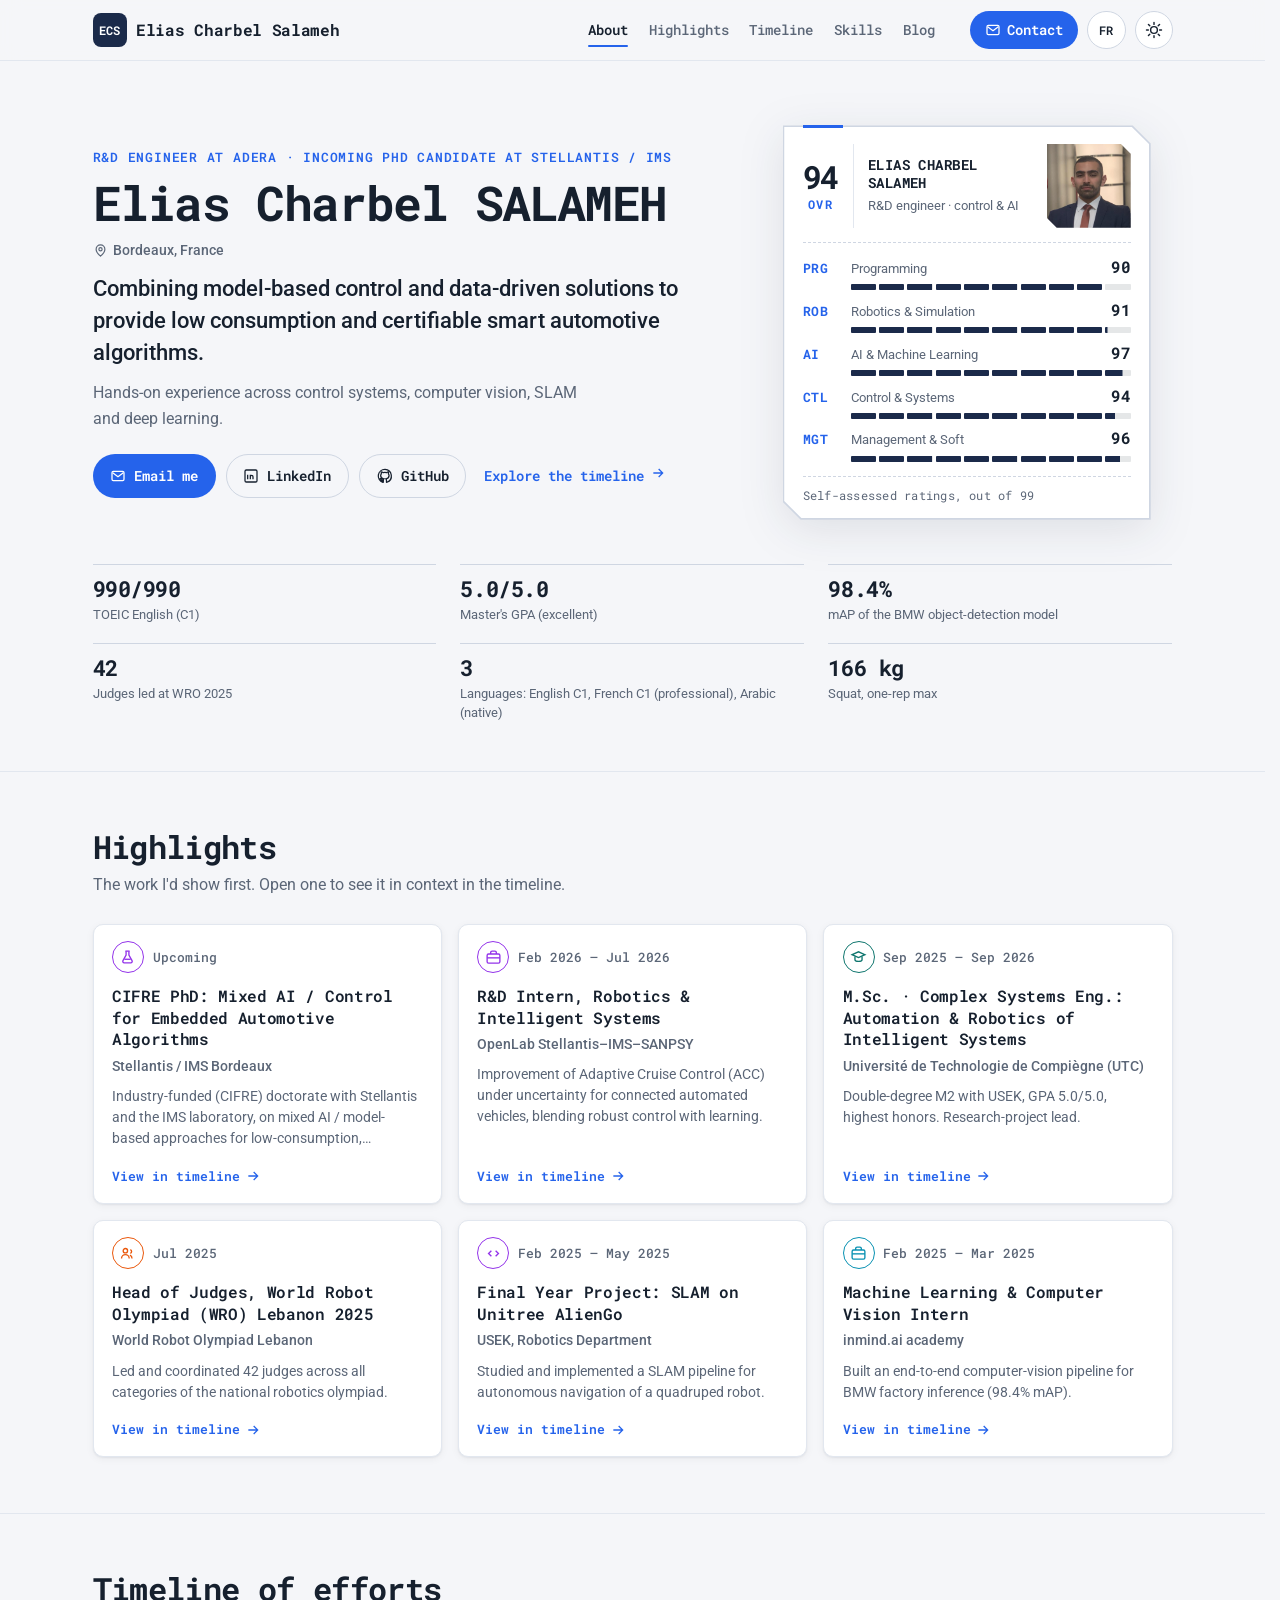
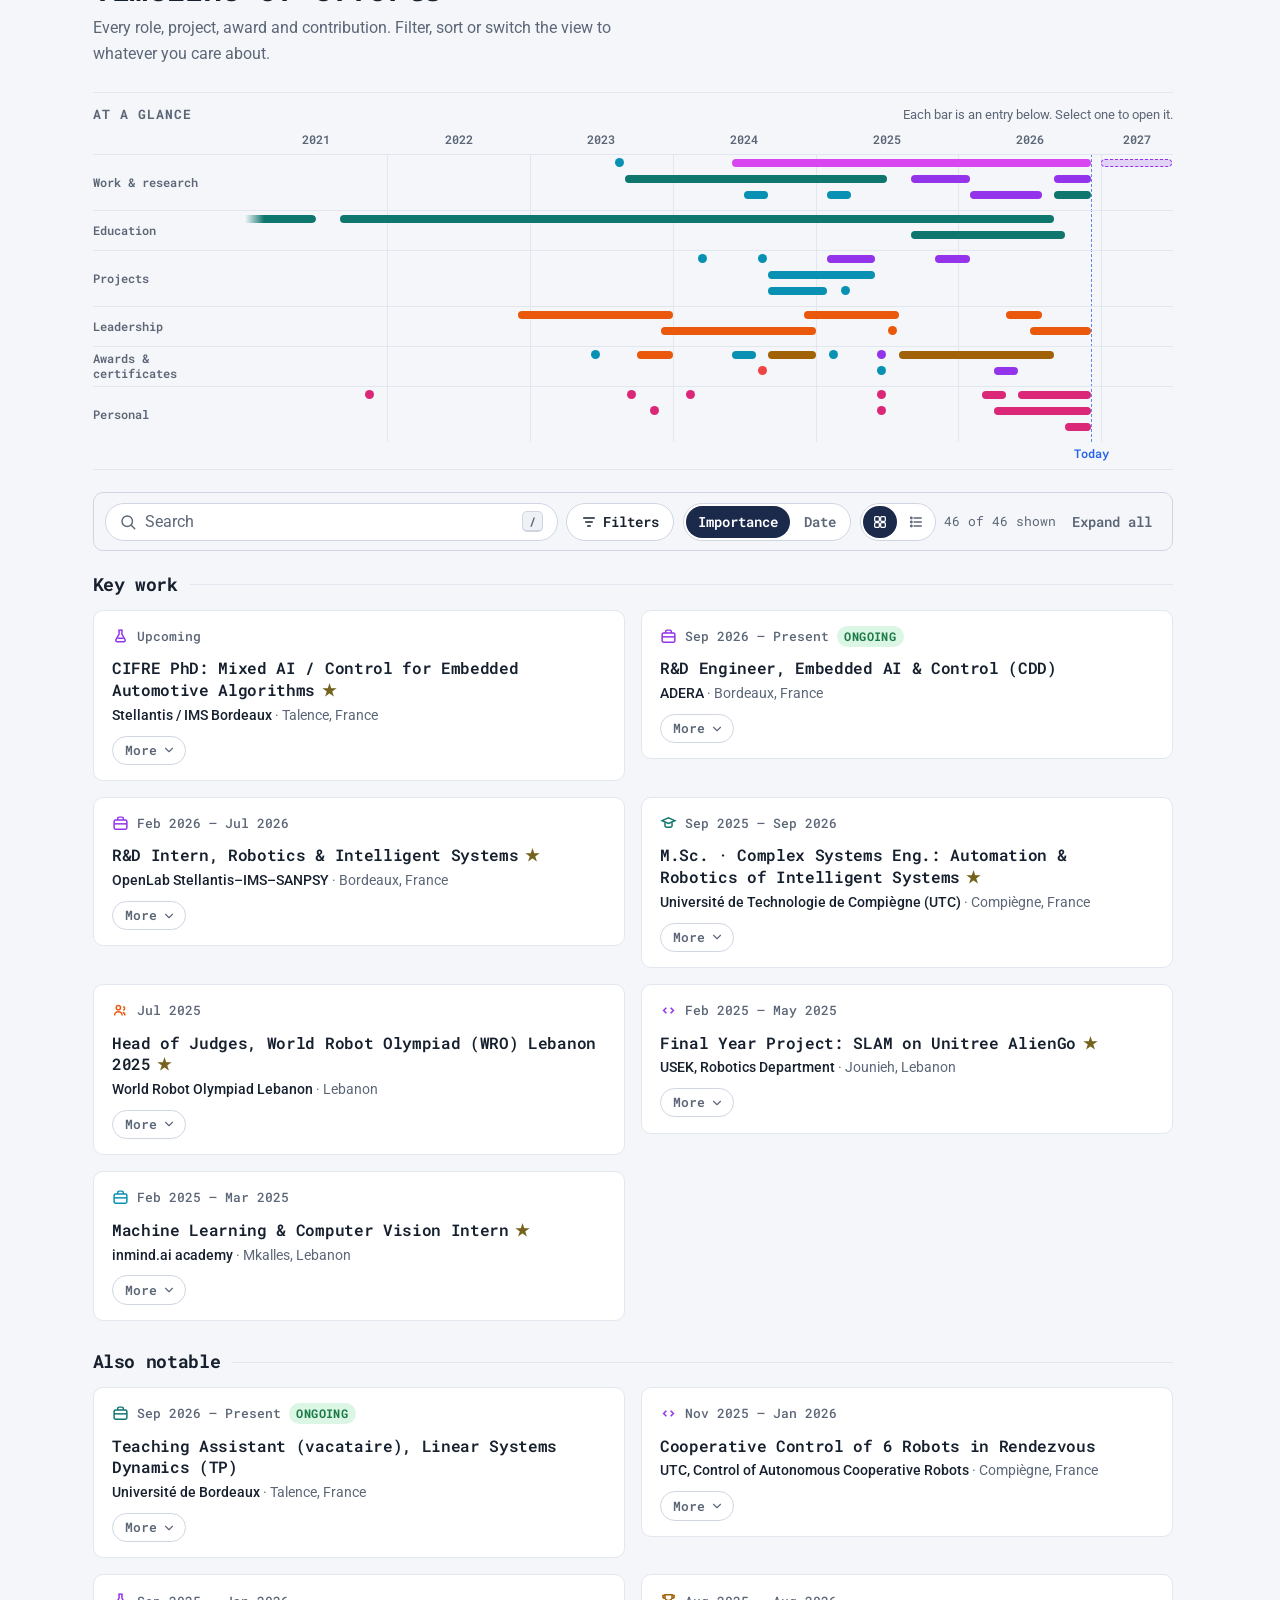
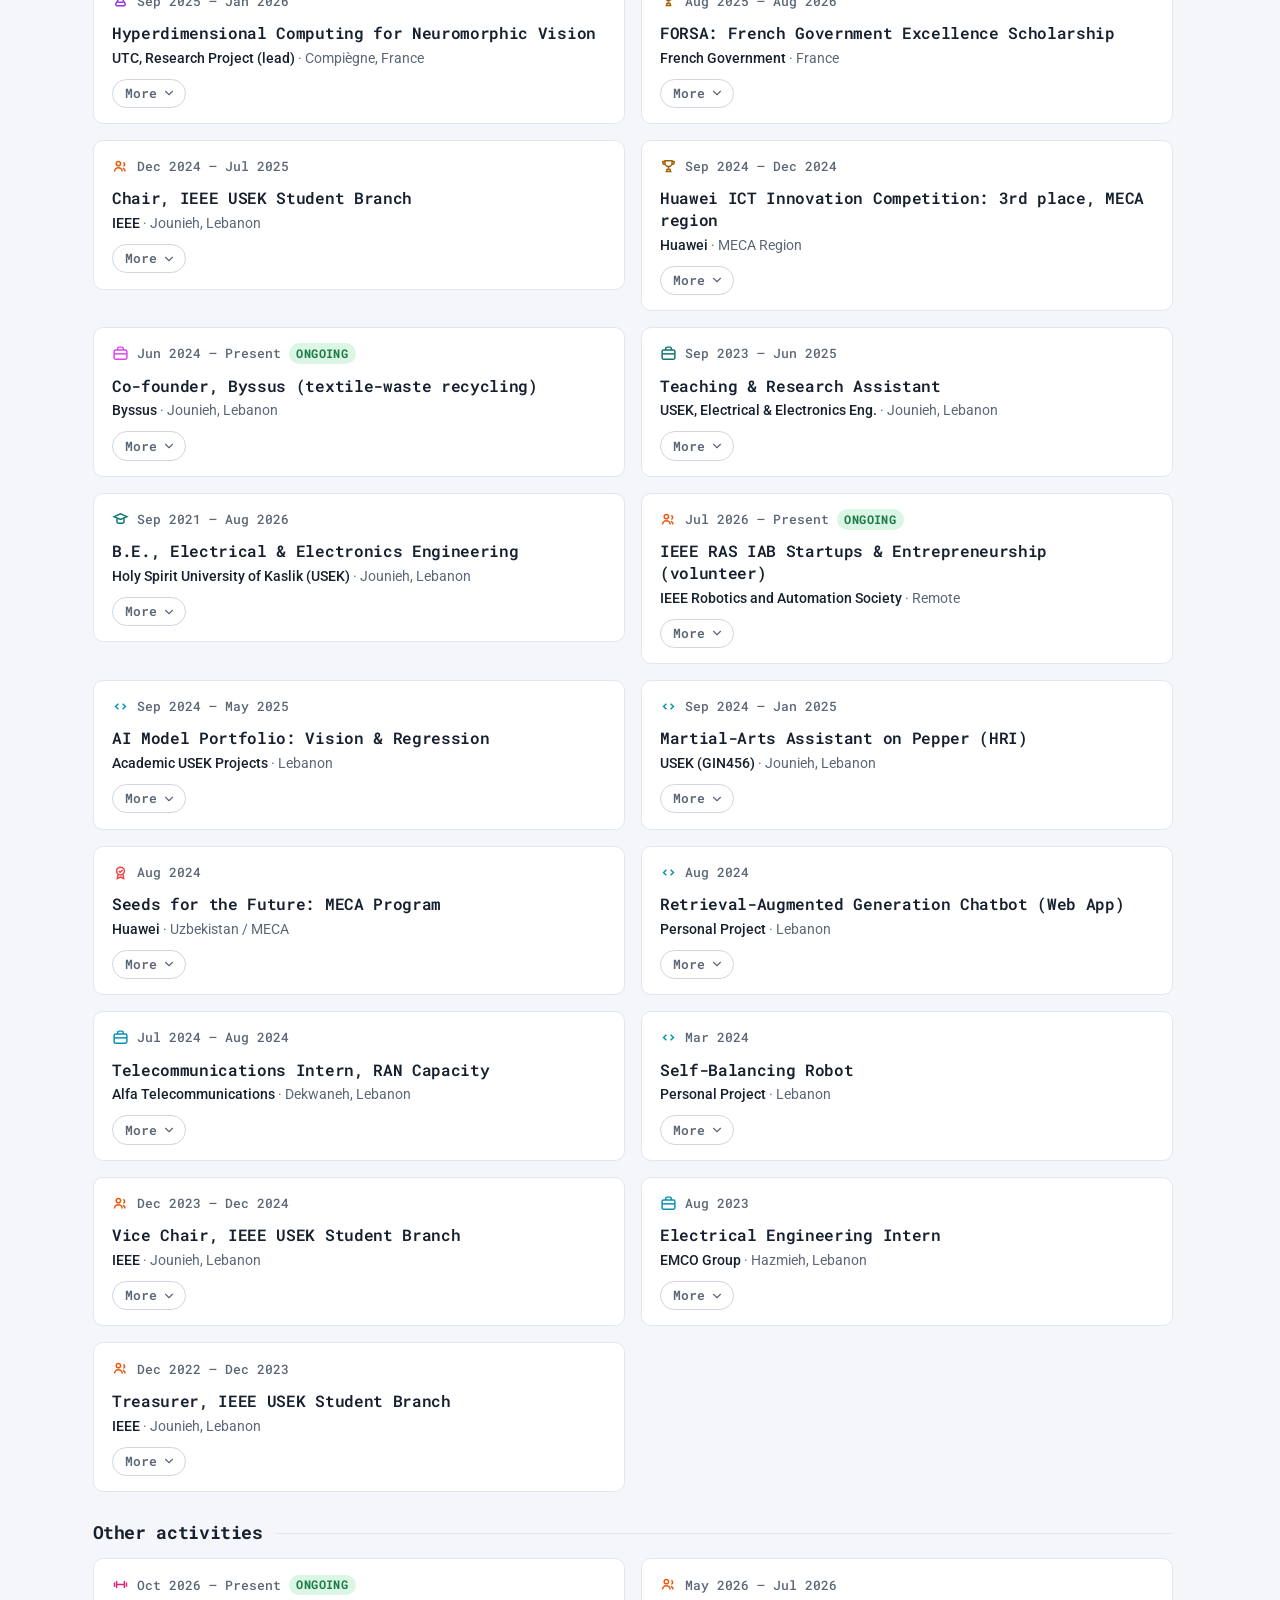
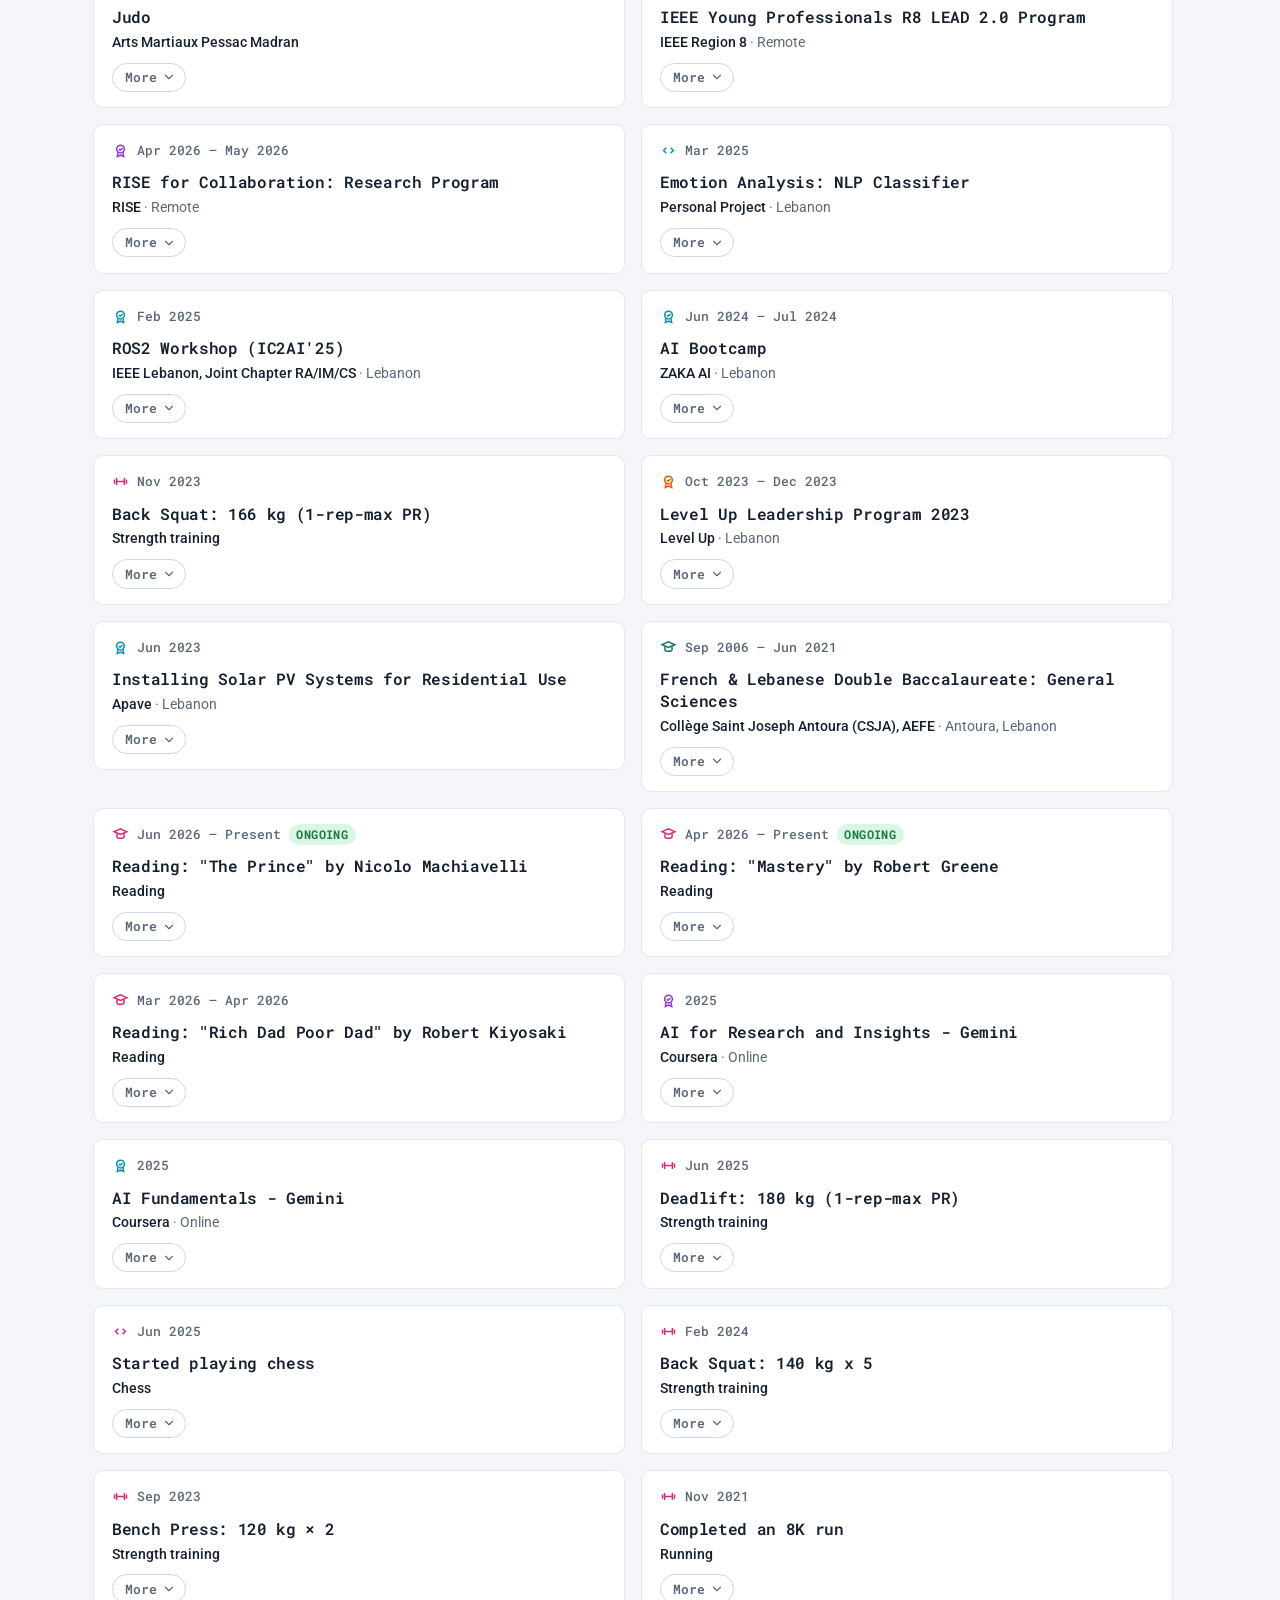
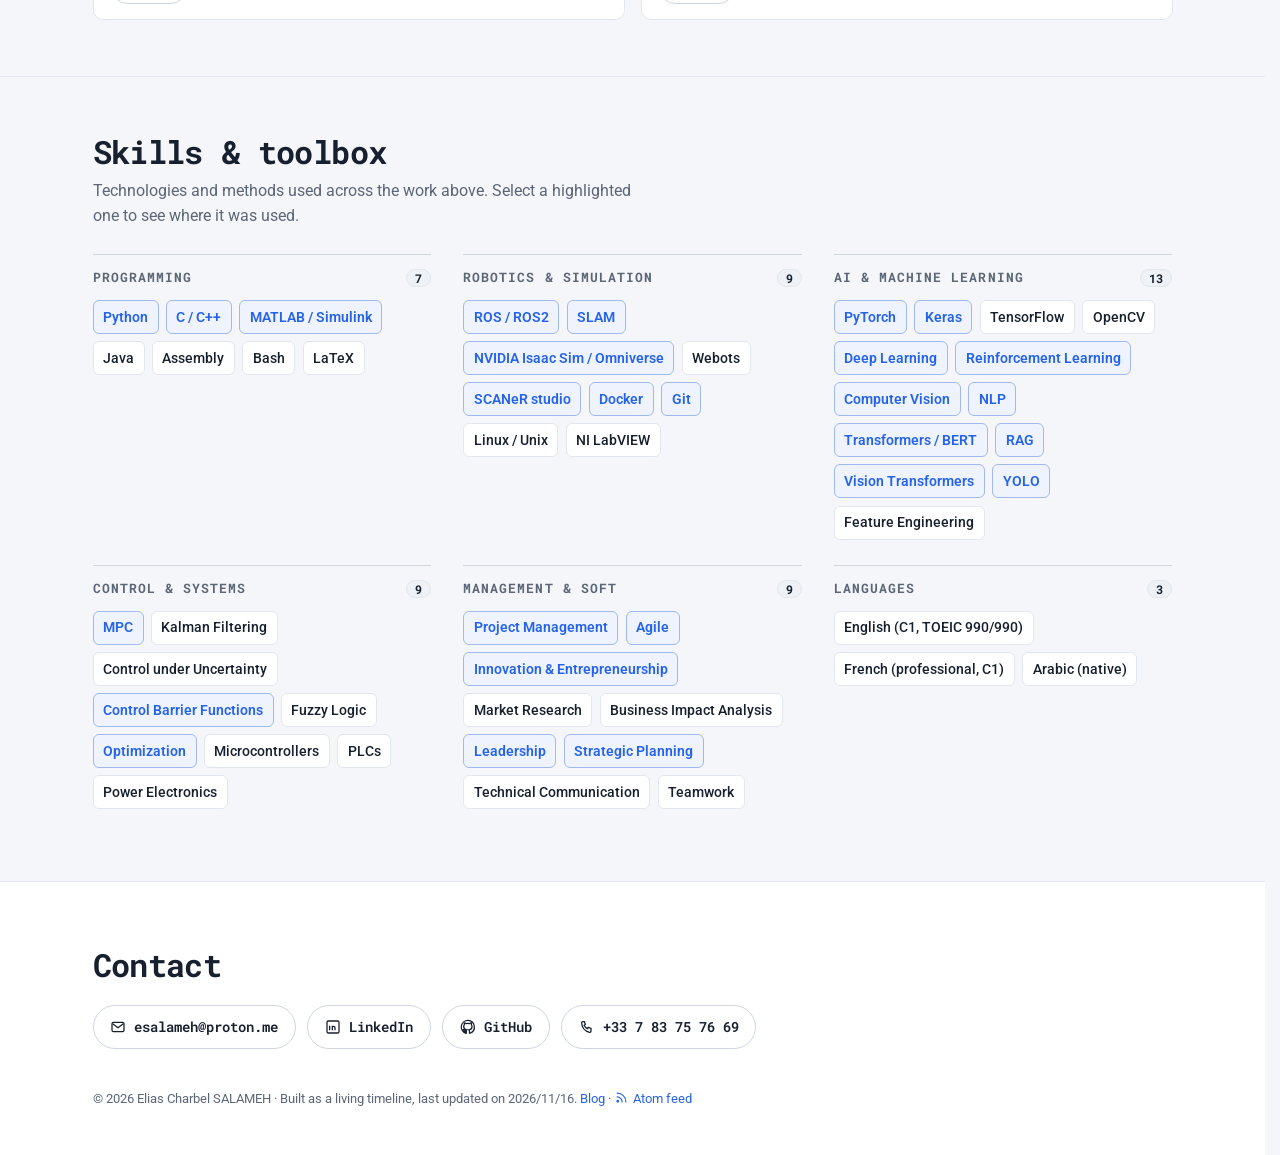
==== commit d90b5ca9: "splash screen & animations" ====
--- a/index.html
+++ b/index.html
@@ -3,35 +3,165 @@
 <head>
   <meta charset="UTF-8" />
   <meta name="viewport" content="width=device-width, initial-scale=1.0" />
-  <title>Elias Charbel Salameh · R&D Engineer & Incoming CIFRE PhD</title>
-  <meta name="description" content="R&D engineer at ADERA, incoming CIFRE PhD candidate with Stellantis / IMS, working on robotics, control and AI for certifiable, low-consumption automotive algorithms." />
+  <!-- Tab title and search description: written by tools/build.mjs from
+       profile.pageTitle / pageDescription in data.js (app.js swaps in the
+       French pair when the page is shown in French). -->
+  <!-- build:meta -->
+  <title>Elias Charbel Salameh · R&amp;D Engineer &amp; Incoming CIFRE PhD</title>
+  <meta name="description" content="R&amp;D engineer at ADERA, incoming CIFRE PhD candidate with Stellantis / IMS, working on robotics, control and AI for certifiable, low-consumption automotive algorithms." />
+  <!-- /build:meta -->
   <meta name="author" content="Elias Charbel Salameh" />
   <meta name="color-scheme" content="light dark" />
   <meta name="theme-color" id="meta-theme-color" content="#f5f6f9" />
+  <!-- One indexable URL: the French view (?lang=fr, or a saved preference) is
+       the same page translated in place by app.js, so it isn't declared as a
+       separate hreflang alternate; its content isn't in the HTML. -->
   <link rel="canonical" href="https://eliascharbelsalameh.github.io/" />
-  <link rel="alternate" hreflang="en" href="https://eliascharbelsalameh.github.io/" />
-  <link rel="alternate" hreflang="fr" href="https://eliascharbelsalameh.github.io/?lang=fr" />
-  <link rel="alternate" hreflang="x-default" href="https://eliascharbelsalameh.github.io/" />
+  <link rel="alternate" type="application/atom+xml" title="Elias Charbel Salameh · Blog" href="https://eliascharbelsalameh.github.io/blog/feed.xml" />
 
   <!-- Open Graph / link preview (shows when shared with recruiters).
        og:image must be an ABSOLUTE url, because crawlers don't resolve relative paths.
-       To upgrade to a wide banner card: drop a 1200x630 assets/images/og-cover.png
-       in, point og:image at it, and switch twitter:card to summary_large_image. -->
+       og-cover.png is made from tools/og-cover.html (see the README). -->
   <meta property="og:type" content="profile" />
   <meta property="og:site_name" content="Elias Charbel Salameh" />
   <meta property="og:url" content="https://eliascharbelsalameh.github.io/" />
   <meta property="og:title" content="Elias Charbel Salameh · R&D Engineer & Incoming CIFRE PhD" />
   <meta property="og:description" content="R&D engineer at ADERA, incoming CIFRE PhD candidate with Stellantis / IMS. An interactive, filterable timeline of research, engineering, leadership and academic work." />
-  <meta property="og:image" content="https://eliascharbelsalameh.github.io/assets/images/profile.jpg" />
-  <meta property="og:image:width" content="525" />
-  <meta property="og:image:height" content="525" />
-  <meta property="og:image:alt" content="Portrait of Elias Charbel Salameh" />
+  <meta property="og:image" content="https://eliascharbelsalameh.github.io/assets/images/og-cover.png" />
+  <meta property="og:image:width" content="1200" />
+  <meta property="og:image:height" content="630" />
+  <meta property="og:image:alt" content="Elias Charbel Salameh, R&D engineer in control and AI" />
   <meta property="og:locale" content="en_US" />
-  <meta property="og:locale:alternate" content="fr_FR" />
-  <meta name="twitter:card" content="summary" />
+  <meta name="twitter:card" content="summary_large_image" />
   <meta name="twitter:title" content="Elias Charbel Salameh · R&D Engineer & Incoming CIFRE PhD" />
   <meta name="twitter:description" content="R&D engineer at ADERA, incoming CIFRE PhD candidate with Stellantis / IMS. An interactive, filterable timeline of research, engineering, leadership and academic work." />
-  <meta name="twitter:image" content="https://eliascharbelsalameh.github.io/assets/images/profile.jpg" />
+  <meta name="twitter:image" content="https://eliascharbelsalameh.github.io/assets/images/og-cover.png" />
+
+  <!-- Structured data for search engines (schema.org Person, WebSite and
+       ProfilePage), written by tools/build.mjs from data.js -->
+  <!-- build:jsonld -->
+  <script type="application/ld+json">
+  {
+    "@context": "https://schema.org",
+    "@graph": [
+      {
+        "@type": "WebSite",
+        "@id": "https://eliascharbelsalameh.github.io/#website",
+        "url": "https://eliascharbelsalameh.github.io/",
+        "name": "Elias Charbel Salameh",
+        "description": "R&D engineer at ADERA, incoming CIFRE PhD candidate with Stellantis / IMS, working on robotics, control and AI for certifiable, low-consumption automotive algorithms.",
+        "inLanguage": "en",
+        "publisher": {
+          "@id": "https://eliascharbelsalameh.github.io/#person"
+        }
+      },
+      {
+        "@type": "ProfilePage",
+        "@id": "https://eliascharbelsalameh.github.io/#profile",
+        "url": "https://eliascharbelsalameh.github.io/",
+        "name": "Elias Charbel Salameh · R&D Engineer & Incoming CIFRE PhD",
+        "inLanguage": "en",
+        "isPartOf": {
+          "@id": "https://eliascharbelsalameh.github.io/#website"
+        },
+        "mainEntity": {
+          "@id": "https://eliascharbelsalameh.github.io/#person"
+        },
+        "dateModified": "2026-11-16"
+      },
+      {
+        "@type": "Person",
+        "@id": "https://eliascharbelsalameh.github.io/#person",
+        "name": "Elias Charbel Salameh",
+        "url": "https://eliascharbelsalameh.github.io/",
+        "image": "https://eliascharbelsalameh.github.io/assets/images/profile.jpg",
+        "jobTitle": "R&D Engineer at ADERA · Incoming PhD Candidate at Stellantis / IMS",
+        "description": "Combining model-based control and data-driven solutions to provide low consumption and certifiable smart automotive algorithms. Hands-on experience across control systems, computer vision, SLAM and deep learning.",
+        "email": "mailto:esalameh@proton.me",
+        "telephone": "+33 7 83 75 76 69",
+        "address": {
+          "@type": "PostalAddress",
+          "addressLocality": "Bordeaux",
+          "addressCountry": "France"
+        },
+        "worksFor": [
+          {
+            "@type": "Organization",
+            "name": "ADERA"
+          }
+        ],
+        "alumniOf": [
+          {
+            "@type": "EducationalOrganization",
+            "name": "Université de Technologie de Compiègne (UTC)"
+          },
+          {
+            "@type": "EducationalOrganization",
+            "name": "Holy Spirit University of Kaslik (USEK)"
+          },
+          {
+            "@type": "EducationalOrganization",
+            "name": "Collège Saint Joseph Antoura (CSJA), AEFE"
+          }
+        ],
+        "knowsAbout": [
+          "Python",
+          "C / C++",
+          "MATLAB / Simulink",
+          "Java",
+          "Assembly",
+          "Bash",
+          "LaTeX",
+          "ROS / ROS2",
+          "SLAM",
+          "NVIDIA Isaac Sim / Omniverse",
+          "Webots",
+          "SCANeR studio",
+          "Docker",
+          "Git",
+          "Linux / Unix",
+          "NI LabVIEW",
+          "PyTorch",
+          "Keras",
+          "TensorFlow",
+          "OpenCV",
+          "Deep Learning",
+          "Reinforcement Learning",
+          "Computer Vision",
+          "NLP",
+          "Transformers / BERT",
+          "RAG",
+          "Vision Transformers",
+          "YOLO",
+          "Feature Engineering",
+          "MPC",
+          "Kalman Filtering",
+          "Control under Uncertainty",
+          "Control Barrier Functions",
+          "Fuzzy Logic",
+          "Optimization",
+          "Microcontrollers",
+          "PLCs",
+          "Power Electronics",
+          "Project Management",
+          "Agile",
+          "Innovation & Entrepreneurship",
+          "Market Research",
+          "Business Impact Analysis",
+          "Leadership",
+          "Strategic Planning",
+          "Technical Communication",
+          "Teamwork"
+        ],
+        "sameAs": [
+          "https://www.linkedin.com/in/eliascharbelsalameh",
+          "https://github.com/eliascharbelsalameh"
+        ]
+      }
+    ]
+  }
+  </script>
+  <!-- /build:jsonld -->
 
   <!-- Inline SVG favicon (no external file needed): the same "ECS" mark as the header -->
   <link rel="icon" href="data:image/svg+xml,%3Csvg xmlns='http://www.w3.org/2000/svg' viewBox='0 0 100 100'%3E%3Crect width='100' height='100' rx='22' fill='%231b2a4a'/%3E%3Ctext x='50' y='63' font-family='Consolas,Menlo,monospace' font-size='36' font-weight='700' fill='%23ffffff' text-anchor='middle'%3EECS%3C/text%3E%3C/svg%3E" />
@@ -44,9 +174,14 @@
 
   <link rel="stylesheet" href="assets/css/styles.css" />
 
-  <!-- Set saved theme before first paint to avoid a flash -->
+  <!-- Set saved theme before first paint to avoid a flash. Also marks the page
+       as scripted: "js" hides the controls that need JavaScript only when it's
+       off, and "app-pending" keeps the page body unpainted until app.js has
+       rendered it (no layout shift; app.js removes it, styles.css has a 3s
+       backstop). -->
   <script>
     (function () {
+      document.documentElement.classList.add("js", "app-pending");
       try {
         var t = localStorage.getItem("theme") ||
           (window.matchMedia("(prefers-color-scheme: dark)").matches ? "dark" : "light");
@@ -56,8 +191,82 @@
       } catch (e) {}
     })();
   </script>
+
+  <!-- Intro splash (#splash, first thing in <body>): decided here, before first
+       paint, so the page never flashes before it. It plays on the first page
+       view of a browser session only, never under reduced motion, never for
+       crawlers, and never without JavaScript (it stays [hidden]). The timers
+       below are the hard stop: the splash is gone after 4s whatever else fails. -->
+  <script>
+    (function () {
+      var d = document.documentElement, ended = false;
+      try {
+        if (sessionStorage.getItem("ecs-intro") ||
+            window.matchMedia("(prefers-reduced-motion: reduce)").matches ||
+            document.visibilityState === "hidden" ||
+            /bot|crawl|spider|slurp|preview|lighthouse|pagespeed|headless/i.test(navigator.userAgent)) return;
+        sessionStorage.setItem("ecs-intro", "1");
+      } catch (e) { return; }   // no session storage: skip it rather than replay it on every page
+      d.classList.add("splash-on");
+      function cleanup() {
+        d.classList.remove("splash-on", "splash-out");
+        var held = document.querySelectorAll("[data-splash-inert]");
+        for (var i = 0; i < held.length; i++) { held[i].inert = false; held[i].removeAttribute("data-splash-inert"); }
+        var s = document.getElementById("splash");
+        if (s && s.parentNode) s.parentNode.removeChild(s);
+      }
+      // fade out (about .45s), then remove; app.js listens for "ecs:intro-end"
+      window.ecsIntroEnd = function (now) {
+        if (ended) return;
+        ended = true;
+        d.classList.add("splash-out");
+        var s = document.getElementById("splash");
+        if (s) s.classList.add("is-leaving");
+        try { document.dispatchEvent(new Event("ecs:intro-end")); } catch (e) {}
+        setTimeout(cleanup, now || !s ? 0 : 450);
+      };
+      setTimeout(function () { try { window.ecsIntroEnd(true); } catch (e) {} cleanup(); }, 4000);
+    })();
+  </script>
 </head>
 <body>
+  <!-- Intro splash: "ecs" in Roboto Mono Bold, as vector outlines (so it can't
+       flash a fallback font), drawn, filled and extruded by CSS (styles.css,
+       "Intro splash"). Removed from the page once it has played. -->
+  <div class="splash" id="splash" role="img" aria-label="Elias Charbel Salameh" hidden>
+    <svg class="sp-art" viewBox="-12 -18 368 172" aria-hidden="true" focusable="false">
+      <defs>
+        <path id="sp-e" pathLength="1" d="M55.4 112.2Q71.1 112.2 82.6 106.1Q94.1 100 99.4 92.5L85.5 77.5Q80.7 83.7 73 86.8Q65.3 89.9 57.1 89.9Q51.3 89.9 46.4 88.1Q41.5 86.3 37.7 83Q34 79.8 31.8 75.8Q29.6 71.9 28.2 65.4V65.1H101.6V53.3Q101.6 41.4 98.3 31.6Q95 21.7 88.7 14.7Q82.3 7.7 73.2 3.9Q64 0 52.3 0Q41 0 31.4 4.1Q21.8 8.2 14.8 15.6Q7.8 23 3.9 33.2Q0 43.5 0 55.9V59.9Q0 70.8 4 80.3Q7.9 89.9 15.2 96.9Q22.5 104 32.7 108.1Q42.9 112.2 55.4 112.2ZM52.1 22.5Q57.4 22.5 61.5 24.1Q65.5 25.8 68.3 28.6Q71.1 31.5 72.7 35.4Q74.3 39.3 74.3 43.7V45.9H28.7Q29.7 40.6 31.7 36.3Q33.7 32 36.7 28.9Q39.6 25.8 43.5 24.1Q47.4 22.5 52.1 22.5Z"/>
+        <path id="sp-c" pathLength="1" d="M166.7 90Q160 90 155.7 87.3Q151.3 84.6 148.8 80.1Q146.2 75.7 145.2 69.8Q144.2 64 144.2 57.7V54.7Q144.2 48.5 145.2 42.7Q146.3 36.9 148.9 32.4Q151.4 27.9 155.7 25.2Q160 22.5 166.6 22.5Q171.1 22.5 174.9 24Q178.7 25.6 181.4 28.2Q184.1 30.8 185.5 34.4Q186.9 38 186.7 42H212.9Q213.1 32.4 209.7 24.6Q206.3 16.9 200.2 11.4Q194 6 185.5 3Q177 0 167 0Q154.5 0 145.1 4.3Q135.6 8.6 129.2 16Q122.8 23.4 119.6 33.3Q116.4 43.3 116.4 54.7V57.7Q116.4 69.1 119.7 79Q122.9 89 129.3 96.4Q135.6 103.8 145.1 108Q154.6 112.3 167.2 112.3Q176.5 112.3 184.8 109.3Q193.2 106.4 199.5 101.2Q205.8 96 209.5 88.8Q213.1 81.6 212.9 73.2H186.7Q186.9 77 185.4 80.1Q183.8 83.2 181 85.4Q178.2 87.6 174.5 88.8Q170.8 90 166.7 90Z"/>
+        <path id="sp-s" pathLength="1" d="M304.5 80.5Q304.5 83 303.2 85.1Q302 87.2 299.5 88.8Q296.9 90.4 292.9 91.3Q288.8 92.3 283.4 92.3Q278.9 92.3 274.7 91.4Q270.4 90.5 267.1 88.5Q263.8 86.6 261.7 83.4Q259.6 80.3 259.3 75.9H232.8Q232.8 82.5 236.1 89Q239.3 95.6 245.6 100.7Q251.9 105.9 261.2 109.1Q270.6 112.3 282.8 112.3Q293.9 112.3 302.9 109.8Q311.9 107.4 318.3 103Q324.6 98.6 328.1 92.5Q331.5 86.5 331.5 79.3Q331.5 71.5 328.1 65.8Q324.6 60.2 318.5 56.2Q312.4 52.3 304 49.8Q295.6 47.3 285.8 45.7Q279 44.7 274.6 43.4Q270.2 42 267.7 40.3Q265.1 38.7 264.1 36.6Q263.1 34.6 263.1 32.2Q263.1 29.8 264.2 27.6Q265.4 25.5 267.6 23.9Q270 22.1 273.8 21.1Q277.6 20.1 282.7 20.1Q288.7 20.1 293 21.6Q297.2 23.1 299.7 25.6Q301.5 27.5 302.4 29.9Q303.3 32.2 303.3 34.9H331.1Q331.1 27.4 327.8 21Q324.5 14.6 318.3 9.9Q312 5.3 303 2.6Q294 0 282.7 0Q271.9 0 263.3 2.7Q254.7 5.4 248.7 10Q242.7 14.6 239.5 20.7Q236.3 26.8 236.3 33.5Q236.3 40.4 239.5 45.7Q242.6 51 248.2 55Q253.8 59.1 261.6 62Q269.5 64.8 279 66.7Q286.5 68.1 291.4 69.5Q296.3 70.9 299.3 72.5Q302.2 74.2 303.4 76.1Q304.5 78 304.5 80.5Z"/>
+        <g id="sp-word"><use href="#sp-e"/><use href="#sp-c"/><use href="#sp-s"/></g>
+        <clipPath id="sp-clip"><use href="#sp-e"/><use href="#sp-c"/><use href="#sp-s"/></clipPath>
+        <linearGradient id="sp-face-grad" x1="0" y1="0" x2=".25" y2="1">
+          <stop class="sp-stop-hi" offset=".12"/><stop class="sp-stop-lo" offset=".85"/>
+        </linearGradient>
+        <linearGradient id="sp-sheen-grad" x1="0" y1="0" x2="1" y2="0">
+          <stop class="sp-sheen-edge" offset="0"/><stop class="sp-sheen-mid" offset=".5"/><stop class="sp-sheen-edge" offset="1"/>
+        </linearGradient>
+        <radialGradient id="sp-floor-grad">
+          <stop class="sp-floor-in" offset="0"/><stop class="sp-floor-out" offset="1"/>
+        </radialGradient>
+      </defs>
+      <ellipse class="sp-floor" cx="172" cy="134" rx="182" ry="11"/>
+      <g class="sp-depth">
+        <use href="#sp-word" style="--i:11"/><use href="#sp-word" style="--i:10"/><use href="#sp-word" style="--i:9"/>
+        <use href="#sp-word" style="--i:8"/><use href="#sp-word" style="--i:7"/><use href="#sp-word" style="--i:6"/>
+        <use href="#sp-word" style="--i:5"/><use href="#sp-word" style="--i:4"/><use href="#sp-word" style="--i:3"/>
+        <use href="#sp-word" style="--i:2"/><use href="#sp-word" style="--i:1"/>
+      </g>
+      <g clip-path="url(#sp-clip)">
+        <g class="sp-rise"><path class="sp-wave" fill="url(#sp-face-grad)" d="M-30 0q15-7 30 0t30 0t30 0t30 0t30 0t30 0t30 0t30 0t30 0t30 0t30 0t30 0t30 0t30 0t30 0t30 0t30 0t30 0V144H-30Z"/></g>
+        <rect class="sp-sheen" x="-60" y="-20" width="46" height="160"/>
+      </g>
+      <g class="sp-line"><use href="#sp-e"/><use href="#sp-c"/><use href="#sp-s"/></g>
+    </svg>
+    <div class="sp-name" data-text="Elias Charbel Salameh" aria-hidden="true"></div>
+  </div>
+
   <a class="skip-link" href="#timeline" data-i18n="skip">Skip to timeline</a>
 
   <!-- ============================= HEADER ============================= -->
@@ -73,6 +282,7 @@
         <a href="#highlights" data-i18n="nav_highlights">Highlights</a>
         <a href="#timeline" data-i18n="nav_timeline">Timeline</a>
         <a href="#skills" data-i18n="nav_skills">Skills</a>
+        <a href="blog/" data-i18n="nav_blog">Blog</a>
       </nav>
       <div class="header-actions">
         <a class="btn btn-primary btn-sm header-contact" href="#contact" id="header-contact">
@@ -96,31 +306,44 @@
 
   <main>
     <!-- ============================= HERO ============================= -->
-    <!-- The <noscript> fallbacks keep the name, role and contact links readable
-         without JavaScript. app.js replaces them with the data.js content, so
-         if you change your role or contact details, update them here too. -->
+    <!-- The "build:NAME" regions on this page hold a static copy of the
+         data.js content (name, role, figures, every timeline entry, skills,
+         contact links), written by tools/build.mjs, for search engines, link
+         previews and visitors without JavaScript. app.js replaces each one
+         with the interactive version. Don't edit inside them: edit data.js and
+         run `node tools/build.mjs`. -->
     <section class="hero" id="about">
       <div class="wrap hero-inner">
         <div class="hero-text">
-          <p class="hero-eyebrow" id="hero-role"><noscript>R&amp;D Engineer at ADERA · Incoming PhD Candidate at Stellantis / IMS</noscript></p>
-          <h1 class="hero-name" id="hero-name"><noscript>Elias Charbel Salameh</noscript></h1>
-          <p class="hero-loc" id="hero-loc" hidden></p>
-          <p class="hero-tagline" id="hero-tagline"></p>
-          <p class="hero-summary" id="hero-summary"></p>
-          <div class="hero-cta" id="hero-cta"><noscript>
+          <!-- build:hero -->
+          <p class="hero-eyebrow" id="hero-role">R&amp;D Engineer at ADERA · Incoming PhD Candidate at Stellantis / IMS</p>
+          <h1 class="hero-name" id="hero-name">Elias Charbel SALAMEH</h1>
+          <p class="hero-loc" id="hero-loc"><span>Bordeaux, France</span></p>
+          <p class="hero-tagline" id="hero-tagline">Combining model-based control and data-driven solutions to provide low consumption and certifiable smart automotive algorithms.</p>
+          <p class="hero-summary" id="hero-summary">Hands-on experience across control systems, computer vision, SLAM and deep learning.</p>
+          <div class="hero-cta" id="hero-cta">
             <a class="btn btn-primary" href="mailto:esalameh@proton.me">Email me</a>
-            <a class="btn btn-ghost" href="https://www.linkedin.com/in/eliascharbelsalameh">LinkedIn</a>
-            <a class="btn btn-ghost" href="https://github.com/eliascharbelsalameh">GitHub</a>
-            <a class="btn btn-ghost" href="tel:+33783757669">+33 7 83 75 76 69</a>
-            <p class="noscript-note">The interactive timeline needs JavaScript.</p>
-          </noscript></div>
+            <a class="btn btn-ghost" href="https://www.linkedin.com/in/eliascharbelsalameh" rel="me">LinkedIn</a>
+            <a class="btn btn-ghost" href="https://github.com/eliascharbelsalameh" rel="me">GitHub</a>
+            <a class="btn btn-ghost" href="blog/">Blog</a>
+          </div>
+          <!-- /build:hero -->
         </div>
         <div class="hero-visual">
           <!-- "player card": photo, name, position and the rated skill groups,
                built by app.js from profile + skills (`rating`, `abbr`) in data.js -->
           <figure class="pcard" id="player-card" hidden></figure>
         </div>
-        <ul class="hero-stats" id="hero-stats" aria-label="Key figures" data-i18n-aria="stats_label"></ul>
+        <ul class="hero-stats" id="hero-stats" aria-label="Key figures" data-i18n-aria="stats_label">
+          <!-- build:stats -->
+          <li><span class="stat-value">990/990</span><span class="stat-label">TOEIC English (C1)</span></li>
+          <li><span class="stat-value">5.0/5.0</span><span class="stat-label">Master&#39;s GPA (excellent)</span></li>
+          <li><span class="stat-value">98.4%</span><span class="stat-label">mAP of the BMW object-detection model</span></li>
+          <li><span class="stat-value">42</span><span class="stat-label">Judges led at WRO 2025</span></li>
+          <li><span class="stat-value">3</span><span class="stat-label">Languages: English C1, French C1 (professional), Arabic (native)</span></li>
+          <li><span class="stat-value">166 kg</span><span class="stat-label">Squat, one-rep max</span></li>
+          <!-- /build:stats -->
+        </ul>
       </div>
     </section>
 
@@ -224,7 +447,322 @@
         </div>
 
         <!-- Timeline renders here (grouped by year, or by importance tier) -->
-        <div class="timeline" id="timeline-list"></div>
+        <div class="timeline" id="timeline-list">
+          <!-- build:timeline -->
+          <noscript><p class="tl-static-note">Filters, views and the map need JavaScript. Here is every entry, most important first.</p></noscript>
+          <div class="tl-group tl-static" data-group="key">
+            <h3 class="tl-tier">Key work</h3>
+            <ul class="tl-static-list">
+              <li class="tl-static-item">
+                <h4>CIFRE PhD: Mixed AI / Control for Embedded Automotive Algorithms</h4>
+                <p class="tl-static-meta"><span>Upcoming</span> · Stellantis / IMS Bordeaux · Talence, France</p>
+                <p>Industry-funded (CIFRE) doctorate with Stellantis and the IMS laboratory, on mixed AI / model-based approaches for low-consumption, certifiable embedded smart automotive algorithms.</p>
+                <p class="tl-static-tags">CIFRE · Embedded AI · Certifiability · Automotive · Control Systems</p>
+                <p class="tl-static-links"><a href="https://www.ims-bordeaux.fr/">IMS, integration lab (CNRS / Univ. Bordeaux / Bordeaux INP)</a> · <a href="https://www.stellantis.com/">Stellantis, global automotive manufacturer</a></p>
+              </li>
+              <li class="tl-static-item">
+                <h4>R&amp;D Engineer, Embedded AI &amp; Control (CDD)</h4>
+                <p class="tl-static-meta"><span>Sep 2026 – Present</span> · ADERA · Bordeaux, France</p>
+                <p>Mixed AI / model-based approaches for low-consumption, certifiable embedded smart automotive algorithms.</p>
+                <ul><li>Same supervisors and same research project as the upcoming CIFRE doctorate with Stellantis and IMS: the thesis work, started ahead of time.</li></ul>
+                <p class="tl-static-tags">Embedded AI · Certifiability · Automotive · Energy Efficiency · Control Systems</p>
+              </li>
+              <li class="tl-static-item">
+                <h4>R&amp;D Intern, Robotics &amp; Intelligent Systems</h4>
+                <p class="tl-static-meta"><span>Feb 2026 – Jul 2026</span> · OpenLab Stellantis–IMS–SANPSY · Bordeaux, France</p>
+                <p>Improvement of Adaptive Cruise Control (ACC) under uncertainty for connected automated vehicles, blending robust control with learning.</p>
+                <ul><li>Research of a mixed control approach between AI and modeling methods for ACC under uncertainty within ADAS for connected automated vehicles (CAV).</li><li>Implemented and benchmarked robust MPC, soft-constrained MPC and reinforcement learning across varied speed profiles (MATLAB/Simulink, Python, SCANeR studio, C).</li><li>Developed a mixed Safe-RL ACC with Control Barrier Functions (SFRL-ACC + CBF).</li><li>Validated each approach in simulation on common speed profiles with cruise speeds, speed changes in wide ranges, and sudden braking.</li></ul>
+                <p class="tl-static-tags">MPC · Reinforcement Learning · Control Barrier Functions · ADAS · SCANeR studio · MATLAB/Simulink</p>
+              </li>
+              <li class="tl-static-item">
+                <h4>M.Sc. · Complex Systems Eng.: Automation &amp; Robotics of Intelligent Systems</h4>
+                <p class="tl-static-meta"><span>Sep 2025 – Sep 2026</span> · Université de Technologie de Compiègne (UTC) · Compiègne, France</p>
+                <p>Double-degree M2 with USEK, GPA 5.0/5.0, highest honors. Research-project lead.</p>
+                <ul><li>Leading a research project on Hyperdimensional Computing applied to neuromorphic vision.</li><li>Coursework: advanced control of dynamic systems, control of cooperative autonomous robots, estimation for robotic navigation, robotic vision, systems-of-systems, modeling &amp; propagation of uncertainty, optimization, biomimicry.</li></ul>
+                <p class="tl-static-tags">Robotics · Control · Estimation · Optimization · Robotic Vision</p>
+              </li>
+              <li class="tl-static-item">
+                <h4>Head of Judges, World Robot Olympiad (WRO) Lebanon 2025</h4>
+                <p class="tl-static-meta"><span>Jul 2025</span> · World Robot Olympiad Lebanon · Lebanon</p>
+                <p>Led and coordinated 42 judges across all categories of the national robotics olympiad.</p>
+                <ul><li>Managed 42 judges across every competition category.</li><li>Capped three consecutive years judging the WRO national competition.</li></ul>
+                <p class="tl-static-tags">Judging · Event leadership · Robotics</p>
+              </li>
+              <li class="tl-static-item">
+                <h4>Final Year Project: SLAM on Unitree AlienGo</h4>
+                <p class="tl-static-meta"><span>Feb 2025 – May 2025</span> · USEK, Robotics Department · Jounieh, Lebanon</p>
+                <p>Studied and implemented a SLAM pipeline for autonomous navigation of a quadruped robot.</p>
+                <ul><li>Study and preliminary implementation of a SLAM algorithm (ROS1) on the Unitree AlienGo quadruped.</li><li>Fused 3D LiDAR, IMU and an Intel RealSense D435i depth camera to improve navigation robustness and performance.</li></ul>
+                <p class="tl-static-tags">SLAM · ROS1 · 3D LiDAR · RealSense D435i · Quadruped</p>
+              </li>
+              <li class="tl-static-item">
+                <h4>Machine Learning &amp; Computer Vision Intern</h4>
+                <p class="tl-static-meta"><span>Feb 2025 – Mar 2025</span> · inmind.ai academy · Mkalles, Lebanon</p>
+                <p>Built an end-to-end computer-vision pipeline for BMW factory inference (98.4% mAP).</p>
+                <ul><li>Designed an end-to-end CV pipeline for BMW assembly-line item detection with YOLOv5 (mAP[0.5–0.95] = 98.4%).</li><li>Across the track, worked the modern AI stack: Transformers/BERT, RAG, CNNs, point clouds and Vision Transformers.</li><li>Stack: PyTorch, Python, Docker / Docker-Compose, Git, NVIDIA Omniverse; synthetic data, CI/CD, FastAPI, containerization.</li><li>Got offered an interview with the BMW technical team based on the program performance, but decided to proceed with a Robotics/Control Systems Specialization in UTC since they had conflicting timelines.</li></ul>
+                <p class="tl-static-tags">YOLOv5 · Computer Vision · PyTorch · Transformers / BERT · RAG · Vision Transformers · Docker · Synthetic Data · FastAPI</p>
+                <p class="tl-static-links"><a href="#contact">Source code on request</a></p>
+              </li>
+            </ul>
+          </div>
+          <div class="tl-group tl-static" data-group="notable">
+            <h3 class="tl-tier">Also notable</h3>
+            <ul class="tl-static-list">
+              <li class="tl-static-item">
+                <h4>Teaching Assistant (vacataire), Linear Systems Dynamics (TP)</h4>
+                <p class="tl-static-meta"><span>Sep 2026 – Present</span> · Université de Bordeaux · Talence, France</p>
+                <p>Leading hands-on lab sessions (TP) for the course “Dynamique des Systèmes Linéaires”.</p>
+                <ul><li>Guide students through modelling, time- and frequency-domain analysis and stability of linear systems.</li><li>Run the lab sessions in simulation with MATLAB/Simulink.</li><li>27 hours of lab teaching across 3 groups of 25 students (75 students in total).</li></ul>
+                <p class="tl-static-tags">Teaching · Linear Systems · Control · MATLAB/Simulink · Mentoring</p>
+              </li>
+              <li class="tl-static-item">
+                <h4>IEEE RAS IAB Startups &amp; Entrepreneurship (volunteer)</h4>
+                <p class="tl-static-meta"><span>Jul 2026 – Present</span> · IEEE Robotics and Automation Society · Remote</p>
+                <p>The Industrial Activities board is responsible for all industrial related matters and the growth of the industrial community within RAS, both by promoting the participation of industrial partners in current activities and thus creating more links with academics, and by proposing new actions beneficial to this community.</p>
+                <p class="tl-static-tags">Leadership · Entrepreneurship · Partnerships · Events</p>
+              </li>
+              <li class="tl-static-item">
+                <h4>Cooperative Control of 6 Robots in Rendezvous</h4>
+                <p class="tl-static-meta"><span>Nov 2025 – Jan 2026</span> · UTC, Control of Autonomous Cooperative Robots · Compiègne, France</p>
+                <p>Designed a distributed control scheme driving six robots to a common rendezvous.</p>
+                <ul><li>Multi-agent control design for consensus / rendezvous of six mobile robots.</li><li>Studied stability and convergence of cooperative control laws.</li></ul>
+                <p class="tl-static-tags">Multi-agent control · Consensus · Cooperative robotics</p>
+              </li>
+              <li class="tl-static-item">
+                <h4>Hyperdimensional Computing for Neuromorphic Vision</h4>
+                <p class="tl-static-meta"><span>Sep 2025 – Jan 2026</span> · UTC, Research Project (lead) · Compiègne, France</p>
+                <p>Leading research into hyperdimensional computing applied to event-based / neuromorphic vision.</p>
+                <ul><li>Investigating HDC representations for spatio-temporal, event-based vision.</li><li>Project lead: scoping, literature, and experimental direction.</li></ul>
+                <p class="tl-static-tags">Hyperdimensional Computing · Neuromorphic Vision · Event-based Vision</p>
+              </li>
+              <li class="tl-static-item">
+                <h4>FORSA: French Government Excellence Scholarship</h4>
+                <p class="tl-static-meta"><span>Aug 2025 – Aug 2026</span> · French Government · France</p>
+                <p>Awarded the competitive FORSA excellence scholarship for graduate study in France.</p>
+              </li>
+              <li class="tl-static-item">
+                <h4>Chair, IEEE USEK Student Branch</h4>
+                <p class="tl-static-meta"><span>Dec 2024 – Jul 2025</span> · IEEE · Jounieh, Lebanon</p>
+                <p>Led the branch to an IEEE Regional Exemplary Student Branch Awards (2025).</p>
+                <ul><li>Led a multidisciplinary team; built industry–academia links with IEEE Lebanon, Zaka AI, Semicolon, LebThree and EXEO.</li><li>Branch won the IEEE Regional Exemplary Student Branch Award for the third consecutive year (2025).</li><li>Technical Ambassador at Zaka AI, delivering AI sessions.</li></ul>
+                <p class="tl-static-tags">Leadership · Community · Partnerships · Events</p>
+              </li>
+              <li class="tl-static-item">
+                <h4>AI Model Portfolio: Vision &amp; Regression</h4>
+                <p class="tl-static-meta"><span>Sep 2024 – May 2025</span> · Academic USEK Projects · Lebanon</p>
+                <p>A set of from-scratch ML models: image classification, regression and medical diagnosis. All the below projects are part of my Machine Learning and Deep Learning coursework at USEK, where I implemented each model from scratch (no pre-trained weights or transfer learning) to deepen my understanding of the underlying algorithms and architectures. The datasets are either public or in the github repositories.</p>
+                <ul><li>Fashion-MNIST: MLP/CNN/ANN implemented from scratch (99.61%).</li><li>Animals-10: multi-class image classifier (92%).</li><li>Cats vs Dogs: binary image classifier (95%).</li><li>Breast-cancer diagnosis: classifier up to 99% accuracy.</li><li>Function approximation: regression with MSE 0.0006.</li></ul>
+                <p class="tl-static-tags">CNN · Classification · Regression · Keras</p>
+                <p class="tl-static-links"><a href="https://github.com/eliascharbelsalameh/Fashion_MNIST-AI">Fashion-MNIST</a> · <a href="https://github.com/eliascharbelsalameh/animals-10_AI">Animals-10</a> · <a href="https://github.com/eliascharbelsalameh/cats_and_dogs-AI">Cats vs Dogs</a> · <a href="https://github.com/eliascharbelsalameh/WISC_BCancer_diagnonsis_AI">Breast Cancer</a> · <a href="https://github.com/eliascharbelsalameh/Function_Approximation-AI">Function Approx.</a></p>
+              </li>
+              <li class="tl-static-item">
+                <h4>Martial-Arts Assistant on Pepper (HRI)</h4>
+                <p class="tl-static-meta"><span>Sep 2024 – Jan 2025</span> · USEK (GIN456) · Jounieh, Lebanon</p>
+                <p>Built a martial-arts assistant on the Pepper social robot, focused on human-robot interaction.</p>
+                <ul><li>Developed a martial-arts assistant on the Pepper social robot.</li><li>Applied human-robot interaction (HRI) principles.</li></ul>
+                <p class="tl-static-tags">HRI · Social Robotics · Pepper</p>
+                <p class="tl-static-links"><a href="https://github.com/eliascharbelsalameh/GIN456-Martial_Arts">GitHub</a></p>
+              </li>
+              <li class="tl-static-item">
+                <h4>Huawei ICT Innovation Competition: 3rd place, MECA region</h4>
+                <p class="tl-static-meta"><span>Sep 2024 – Dec 2024</span> · Huawei · MECA Region</p>
+                <p>Placed 3rd in the MECA region of the Huawei ICT Innovation Competition.</p>
+                <p class="tl-static-tags">Innovation · Competition</p>
+              </li>
+              <li class="tl-static-item">
+                <h4>Seeds for the Future: MECA Program</h4>
+                <p class="tl-static-meta"><span>Aug 2024</span> · Huawei · Uzbekistan / MECA</p>
+                <p>Selected for Huawei&#39;s flagship MECA talent program; Tech4Good pitch team.</p>
+                <p class="tl-static-tags">ICT · Tech4Good · Leadership</p>
+              </li>
+              <li class="tl-static-item">
+                <h4>Retrieval-Augmented Generation Chatbot (Web App)</h4>
+                <p class="tl-static-meta"><span>Aug 2024</span> · Personal Project · Lebanon</p>
+                <p>Led development of a RAG chatbot web app built with Streamlit.</p>
+                <p class="tl-static-tags">RAG · LLM · NLP · Streamlit</p>
+                <p class="tl-static-links"><a href="https://github.com/eliascharbelsalameh/Chatbot_RAG_Webapp">GitHub</a></p>
+              </li>
+              <li class="tl-static-item">
+                <h4>Telecommunications Intern, RAN Capacity</h4>
+                <p class="tl-static-meta"><span>Jul 2024 – Aug 2024</span> · Alfa Telecommunications · Dekwaneh, Lebanon</p>
+                <p>Optimised and managed Radio Access Network (RAN) capacity for a national telecom operator.</p>
+                <ul><li>Analysed network-performance data and helped plan and deploy network resources.</li><li>Identified efficiency improvements using advanced analytical tools and strategic capacity planning.</li></ul>
+                <p class="tl-static-tags">RAN · Telecom · Network Optimization · Data Analysis</p>
+              </li>
+              <li class="tl-static-item">
+                <h4>Co-founder, Byssus (textile-waste recycling)</h4>
+                <p class="tl-static-meta"><span>Jun 2024 – Present</span> · Byssus · Jounieh, Lebanon</p>
+                <p>Co-founded a textile-waste recycling startup; won a $1,500 prototyping grant.</p>
+                <ul><li>Co-created a startup tackling textile-waste recycling; winners of a $1,500 grant at ACIE USEK IdeaLab #3.</li><li>Contributed to the design of automated systems and prototyping of innovative solutions.</li></ul>
+                <p class="tl-static-tags">Entrepreneurship · Automation · Prototyping · Sustainability</p>
+              </li>
+              <li class="tl-static-item">
+                <h4>Self-Balancing Robot</h4>
+                <p class="tl-static-meta"><span>Mar 2024</span> · Personal Project · Lebanon</p>
+                <p>Built a two-wheeled self-balancing robot as a base for humanoid / rover work.</p>
+                <ul><li>Designed and built a two-wheel self-balancing robot, a foundation for more advanced platforms (humanoid, rover).</li></ul>
+                <p class="tl-static-tags">Control · Embedded · Robotics</p>
+                <p class="tl-static-links"><a href="https://github.com/eliascharbelsalameh/self-balancing-robot">GitHub</a></p>
+              </li>
+              <li class="tl-static-item">
+                <h4>Vice Chair, IEEE USEK Student Branch</h4>
+                <p class="tl-static-meta"><span>Dec 2023 – Dec 2024</span> · IEEE · Jounieh, Lebanon</p>
+                <p>Participated in the organization of the IEEE Student Branch.</p>
+                <ul><li>Co-Led a multidisciplinary team; built industry–academia links with IEEE Lebanon, Zaka AI, Semicolon, LebThree and EXEO.</li><li>Branch the IEEE Regional Exemplary Student Branch Award of 2024.</li><li>Ambassador for IEEE Day 2024 and IEEEXtreme 17.0: coordinated 50 students and a $745 budget across a two-day event.</li><li>Technical Ambassador at Zaka AI, delivering AI sessions.</li></ul>
+                <p class="tl-static-tags">Leadership · Community · Partnerships · Events</p>
+              </li>
+              <li class="tl-static-item">
+                <h4>Teaching &amp; Research Assistant</h4>
+                <p class="tl-static-meta"><span>Sep 2023 – Jun 2025</span> · USEK, Electrical &amp; Electronics Eng. · Jounieh, Lebanon</p>
+                <p>Supported labs and built automated grading workflows for 40+ students each semester.</p>
+                <ul><li>Ran lab sessions and departmental academic support for 40+ students per semester.</li><li>Introduced automated methods for evaluating and grading submissions (incl. power-systems courses).</li><li>Entrusted with class management and development; fostered new collaboration opportunities with faculty leaders.</li></ul>
+                <p class="tl-static-tags">Teaching · Automation · Mentoring</p>
+              </li>
+              <li class="tl-static-item">
+                <h4>Electrical Engineering Intern</h4>
+                <p class="tl-static-meta"><span>Aug 2023</span> · EMCO Group · Hazmieh, Lebanon</p>
+                <p>Helped design the electrical system for a water-treatment plant (Cabinda Angola Refinery).</p>
+                <ul><li>EPB design: wiring diagrams and layouts from P&amp;ID; cable-tray routing and schedules.</li><li>Prepared work orders, instrumentation and PLC I/O lists; exposure to power electrical, automation (PLC) and panel-board design.</li></ul>
+                <p class="tl-static-tags">Electrical Design · PLC · Automation · P&amp;ID</p>
+              </li>
+              <li class="tl-static-item">
+                <h4>Treasurer, IEEE USEK Student Branch</h4>
+                <p class="tl-static-meta"><span>Dec 2022 – Dec 2023</span> · IEEE · Jounieh, Lebanon</p>
+                <p>Helped the branch to the IEEE Regional Exemplary Student Branch Awards of 2023.</p>
+                <ul><li>Branch won the IEEE Regional Exemplary Student Branch Award of 2023.</li><li>Kept the books for the IEEE USEK SB.</li><li>Developed a new method to register members to the IEEE Membership, making their experience smoother and more efficient.</li><li>Increased the membership of the branch by 74% in one year.</li><li>IEEE SYPLC&#39;23 Treasury Team Member.</li></ul>
+                <p class="tl-static-tags">Leadership · Community · Partnerships · Events · Reporting · Treasury Management</p>
+              </li>
+              <li class="tl-static-item">
+                <h4>B.E., Electrical &amp; Electronics Engineering</h4>
+                <p class="tl-static-meta"><span>Sep 2021 – Aug 2026</span> · Holy Spirit University of Kaslik (USEK) · Jounieh, Lebanon</p>
+                <p>Bachelor of Engineering, double-degree with UTC (GPA 93.34/100, High Distinction).</p>
+                <ul><li>GPA 93.34/100, High Distinction (≈ 18.7/20).</li><li>Coursework in control, automation, AI, plus project management, agile methodology and innovation &amp; entrepreneurship.</li><li>USEK Merit Scholarship across the full program (2021–2026).</li></ul>
+                <p class="tl-static-tags">Electrical Eng. · Control · Automation</p>
+              </li>
+            </ul>
+          </div>
+          <div class="tl-group tl-static" data-group="other">
+            <h3 class="tl-tier">Other activities</h3>
+            <ul class="tl-static-list">
+              <li class="tl-static-item">
+                <h4>Judo</h4>
+                <p class="tl-static-meta"><span>Oct 2026 – Present</span> · Arts Martiaux Pessac Madran</p>
+                <p class="tl-static-tags">Judo · Martial arts · Discipline</p>
+              </li>
+              <li class="tl-static-item">
+                <h4>Reading: &quot;The Prince&quot; by Nicolo Machiavelli</h4>
+                <p class="tl-static-meta"><span>Jun 2026 – Present</span> · Reading</p>
+                <p>The Prince by Machiavelli, a classic on power, strategy and leadership.</p>
+                <p class="tl-static-tags">Reading · Self-development</p>
+              </li>
+              <li class="tl-static-item">
+                <h4>IEEE Young Professionals R8 LEAD 2.0 Program</h4>
+                <p class="tl-static-meta"><span>May 2026 – Jul 2026</span> · IEEE Region 8 · Remote</p>
+                <p>Leadership development and networking program for IEEE Young Professionals in Region 8.</p>
+                <ul><li>IEEE R8 YP Member Activities.</li><li>IEEE MGA YP Opportunities.</li><li>IEEE vTools</li><li>IEEE Collabratec.</li><li>IEEE Volunteer Ethics.</li><li>Leadership sessions.</li></ul>
+                <p class="tl-static-tags">Leadership · Community · Partnerships · Events</p>
+              </li>
+              <li class="tl-static-item">
+                <h4>Reading: &quot;Mastery&quot; by Robert Greene</h4>
+                <p class="tl-static-meta"><span>Apr 2026 – Present</span> · Reading</p>
+                <p>Better understanding the level of &quot;Mastery&quot;, on the path from apprenticeship to expertise.</p>
+                <p class="tl-static-tags">Reading · Self-development</p>
+              </li>
+              <li class="tl-static-item">
+                <h4>RISE for Collaboration: Research Program</h4>
+                <p class="tl-static-meta"><span>Apr 2026 – May 2026</span> · RISE · Remote</p>
+                <p>Completed for the RISE for Collaboration research program.</p>
+              </li>
+              <li class="tl-static-item">
+                <h4>Reading: &quot;Rich Dad Poor Dad&quot; by Robert Kiyosaki</h4>
+                <p class="tl-static-meta"><span>Mar 2026 – Apr 2026</span> · Reading</p>
+                <p>Finished reading Rich Dad Poor Dad: personal finance and investing mindset.</p>
+                <p class="tl-static-tags">Reading · Personal Finance</p>
+              </li>
+              <li class="tl-static-item">
+                <h4>AI for Research and Insights - Gemini</h4>
+                <p class="tl-static-meta"><span>2025</span> · Coursera · Online</p>
+                <p>Applying AI to research workflows and insight generation.</p>
+              </li>
+              <li class="tl-static-item">
+                <h4>AI Fundamentals - Gemini</h4>
+                <p class="tl-static-meta"><span>2025</span> · Coursera · Online</p>
+                <p>Foundations of artificial intelligence and core ML concepts.</p>
+              </li>
+              <li class="tl-static-item">
+                <h4>Deadlift: 180 kg (1-rep-max PR)</h4>
+                <p class="tl-static-meta"><span>Jun 2025</span> · Strength training</p>
+                <p>Hit a 180 kg deadlift, a one-rep-max personal record.</p>
+                <p class="tl-static-tags">Strength · Powerlifting · 180 kg</p>
+              </li>
+              <li class="tl-static-item">
+                <h4>Started playing chess</h4>
+                <p class="tl-static-meta"><span>Jun 2025</span> · Chess</p>
+                <p>Took up chess: strategy, pattern recognition and endgame practice.</p>
+                <p class="tl-static-tags">Chess · Strategy</p>
+              </li>
+              <li class="tl-static-item">
+                <h4>Emotion Analysis: NLP Classifier</h4>
+                <p class="tl-static-meta"><span>Mar 2025</span> · Personal Project · Lebanon</p>
+                <p>Built an NLP classifier for categorical emotion prediction.</p>
+                <p class="tl-static-tags">NLP · Classification · Deep Learning</p>
+                <p class="tl-static-links"><a href="https://github.com/eliascharbelsalameh/emotion_analysis">GitHub</a></p>
+              </li>
+              <li class="tl-static-item">
+                <h4>ROS2 Workshop (IC2AI&#39;25)</h4>
+                <p class="tl-static-meta"><span>Feb 2025</span> · IEEE Lebanon, Joint Chapter RA/IM/CS · Lebanon</p>
+                <p>Hands-on ROS2 training at the IC2AI&#39;25 workshop.</p>
+              </li>
+              <li class="tl-static-item">
+                <h4>AI Bootcamp</h4>
+                <p class="tl-static-meta"><span>Jun 2024 – Jul 2024</span> · ZAKA AI · Lebanon</p>
+                <p>Intensive bootcamp in AI, machine learning and deep learning.</p>
+                <p class="tl-static-tags">AI · Machine Learning · Deep Learning</p>
+              </li>
+              <li class="tl-static-item">
+                <h4>Back Squat: 140 kg x 5</h4>
+                <p class="tl-static-meta"><span>Feb 2024</span> · Strength training</p>
+                <p>Hit a 140 kg back-squat, a five-rep-max personal record.</p>
+                <p class="tl-static-tags">Strength · Powerlifting · 140 kg</p>
+              </li>
+              <li class="tl-static-item">
+                <h4>Back Squat: 166 kg (1-rep-max PR)</h4>
+                <p class="tl-static-meta"><span>Nov 2023</span> · Strength training</p>
+                <p>Hit a 166 kg back-squat, a one-rep-max personal record.</p>
+                <p class="tl-static-tags">Strength · Powerlifting · 166 kg</p>
+              </li>
+              <li class="tl-static-item">
+                <h4>Level Up Leadership Program 2023</h4>
+                <p class="tl-static-meta"><span>Oct 2023 – Dec 2023</span> · Level Up · Lebanon</p>
+                <p>Completed a structured leadership-development program.</p>
+              </li>
+              <li class="tl-static-item">
+                <h4>Bench Press: 120 kg × 2</h4>
+                <p class="tl-static-meta"><span>Sep 2023</span> · Strength training</p>
+                <p>Benched 120 kg for 2 reps.</p>
+                <p class="tl-static-tags">Strength · Bench Press · 120 kg</p>
+              </li>
+              <li class="tl-static-item">
+                <h4>Installing Solar PV Systems for Residential Use</h4>
+                <p class="tl-static-meta"><span>Jun 2023</span> · Apave · Lebanon</p>
+                <p>Certified in the design and installation of residential solar photovoltaic systems.</p>
+                <p class="tl-static-tags">Solar PV · Power Systems</p>
+              </li>
+              <li class="tl-static-item">
+                <h4>Completed an 8K run</h4>
+                <p class="tl-static-meta"><span>Nov 2021</span> · Running</p>
+                <p>Finished an 8K road run: endurance goal completed.</p>
+                <p class="tl-static-tags">Running · Endurance · 8K</p>
+              </li>
+              <li class="tl-static-item">
+                <h4>French &amp; Lebanese Double Baccalaureate: General Sciences</h4>
+                <p class="tl-static-meta"><span>Sep 2006 – Jun 2021</span> · Collège Saint Joseph Antoura (CSJA), AEFE · Antoura, Lebanon</p>
+                <p>AEFE double baccalaureate in general sciences: 16.23/20, highest honors.</p>
+              </li>
+            </ul>
+          </div>
+          <!-- /build:timeline -->
+        </div>
         <p class="empty-state" id="empty-state" hidden><span data-i18n="empty">No entries match your filters.</span> <button class="link-btn" id="empty-reset" type="button" data-i18n="empty_reset">Reset filters</button></p>
       </div>
     </section>
@@ -236,7 +774,16 @@
           <h2 data-i18n="skills_h">Skills &amp; toolbox</h2>
           <p class="section-sub" data-i18n="skills_sub">Technologies and methods used across the work above. Select a highlighted one to see where it was used.</p>
         </div>
-        <div class="skills-grid" id="skills-grid"></div>
+        <div class="skills-grid" id="skills-grid">
+          <!-- build:skills -->
+          <div class="skill-group"><h3><span>Programming</span></h3><ul><li>Python</li><li>C / C++</li><li>MATLAB / Simulink</li><li>Java</li><li>Assembly</li><li>Bash</li><li>LaTeX</li></ul></div>
+          <div class="skill-group"><h3><span>Robotics &amp; Simulation</span></h3><ul><li>ROS / ROS2</li><li>SLAM</li><li>NVIDIA Isaac Sim / Omniverse</li><li>Webots</li><li>SCANeR studio</li><li>Docker</li><li>Git</li><li>Linux / Unix</li><li>NI LabVIEW</li></ul></div>
+          <div class="skill-group"><h3><span>AI &amp; Machine Learning</span></h3><ul><li>PyTorch</li><li>Keras</li><li>TensorFlow</li><li>OpenCV</li><li>Deep Learning</li><li>Reinforcement Learning</li><li>Computer Vision</li><li>NLP</li><li>Transformers / BERT</li><li>RAG</li><li>Vision Transformers</li><li>YOLO</li><li>Feature Engineering</li></ul></div>
+          <div class="skill-group"><h3><span>Control &amp; Systems</span></h3><ul><li>MPC</li><li>Kalman Filtering</li><li>Control under Uncertainty</li><li>Control Barrier Functions</li><li>Fuzzy Logic</li><li>Optimization</li><li>Microcontrollers</li><li>PLCs</li><li>Power Electronics</li></ul></div>
+          <div class="skill-group"><h3><span>Management &amp; Soft</span></h3><ul><li>Project Management</li><li>Agile</li><li>Innovation &amp; Entrepreneurship</li><li>Market Research</li><li>Business Impact Analysis</li><li>Leadership</li><li>Strategic Planning</li><li>Technical Communication</li><li>Teamwork</li></ul></div>
+          <div class="skill-group"><h3><span>Languages</span></h3><ul><li>English (C1, TOEIC 990/990)</li><li>French (professional, C1)</li><li>Arabic (native)</li></ul></div>
+          <!-- /build:skills -->
+        </div>
       </div>
     </section>
   </main>
@@ -247,15 +794,19 @@
       <div class="footer-cta">
         <h2 data-i18n="contact_h">Contact</h2>
         <!-- <p class="section-sub">Open to research-engineering roles in the robotics, control &amp; AI fields, and a CIFRE industrial PhD.</p> -->
-        <div class="footer-links" id="footer-links"><noscript>
+        <div class="footer-links" id="footer-links">
+          <!-- build:footer -->
           <a class="btn btn-ghost" href="mailto:esalameh@proton.me">esalameh@proton.me</a>
-          <a class="btn btn-ghost" href="https://www.linkedin.com/in/eliascharbelsalameh">LinkedIn</a>
-          <a class="btn btn-ghost" href="https://github.com/eliascharbelsalameh">GitHub</a>
+          <a class="btn btn-ghost" href="https://www.linkedin.com/in/eliascharbelsalameh" rel="me">LinkedIn</a>
+          <a class="btn btn-ghost" href="https://github.com/eliascharbelsalameh" rel="me">GitHub</a>
           <a class="btn btn-ghost" href="tel:+33783757669">+33 7 83 75 76 69</a>
-        </noscript></div>
+          <!-- /build:footer -->
+        </div>
       </div>
       <p class="footer-note">
-        <span id="footer-copy"></span> · <span id="footer-built"></span> <span id="footer-date"></span>.
+        <span class="footer-js"><span id="footer-copy"></span> · <span id="footer-built"></span> <span id="footer-date"></span>.</span>
+        <a href="blog/" data-i18n="nav_blog">Blog</a> ·
+        <a class="feed-link" href="blog/feed.xml"><svg viewBox="0 0 24 24" width="15" height="15" aria-hidden="true"><path d="M5 5a14 14 0 0 1 14 14M5 11a8 8 0 0 1 8 8" stroke-linecap="round"/><circle cx="6" cy="18" r="1.3"/></svg><span data-i18n="feed">Atom feed</span></a>
       </p>
     </div>
   </footer>
@@ -265,8 +816,38 @@
     <svg viewBox="0 0 24 24" width="20" height="20" aria-hidden="true"><path d="M12 19V5M6 11l6-6 6 6" stroke-linecap="round" stroke-linejoin="round"/></svg>
   </button>
 
-  <!-- Data first, then the app that renders it -->
-  <script src="assets/js/data.js"></script>
+  <!-- Intro splash, part 2: while it plays, everything behind it is inert (no
+       focus, clicks or screen-reader browsing), then it ends on its own timeline
+       (about 2.2s). A click, Esc, Enter or Space ends it early. -->
+  <script>
+    (function () {
+      var d = document.documentElement, s = document.getElementById("splash");
+      if (!s) return;
+      if (!d.classList.contains("splash-on")) { s.parentNode.removeChild(s); return; }
+      // the stylesheet didn't load, so the splash can't show: don't hold the page
+      if (window.getComputedStyle(s).display === "none") { window.ecsIntroEnd(true); return; }
+      var kids = document.body.children;
+      for (var i = 0; i < kids.length; i++) {
+        var el = kids[i];
+        if (el === s || el.tagName === "SCRIPT" || el.inert) continue;
+        el.inert = true;
+        el.setAttribute("data-splash-inert", "");
+      }
+      function end() { window.ecsIntroEnd(); }
+      s.addEventListener("click", end);
+      document.addEventListener("keydown", function (ev) {
+        if (d.classList.contains("splash-on") && /^(Escape|Enter| )$/.test(ev.key)) { ev.preventDefault(); end(); }
+      });
+      // the caption is real text: show it only once its font is ready
+      if (document.fonts && document.fonts.load) {
+        document.fonts.load('600 13px "Roboto Mono"', "E").then(function () { s.classList.add("has-font"); }, function () {});
+      }
+      setTimeout(end, 1750);
+    })();
+  </script>
+
+  <!-- Data first, then the app that renders it (deferred scripts run in order) -->
+  <script src="assets/js/data.js" defer></script>
   <script src="assets/js/app.js" defer></script>
 </body>
 </html>
--- a/assets/css/styles.css
+++ b/assets/css/styles.css
@@ -174,8 +174,8 @@
 .site-nav { display: flex; gap: 1.3rem; margin-left: auto; }
 .site-nav a { position: relative; display: inline-flex; align-items: center; min-height: 32px; color: var(--text-muted); font-family: var(--font-mono); font-weight: 500; font-size: var(--fs-ui); }
 .site-nav a:hover { color: var(--text); text-decoration: none; }
-.site-nav a[aria-current="true"] { color: var(--text); font-weight: 600; }
-.site-nav a[aria-current="true"]::after {
+.site-nav a[aria-current="true"], .site-nav a[aria-current="page"] { color: var(--text); font-weight: 600; }
+.site-nav a[aria-current="true"]::after, .site-nav a[aria-current="page"]::after {
   content: ""; position: absolute; left: 0; right: 0; bottom: -1px;
   height: 2px; border-radius: 2px; background: var(--accent);
 }
@@ -803,6 +803,35 @@
 .to-top:hover { background: var(--surface-2); }
 .to-top[hidden] { display: none; }
 @keyframes to-top-in { from { opacity: 0; transform: translateY(8px); } }
+
+/* --------------------- Before app.js / without JS ------------------------- */
+/* With JavaScript, the page body stays unpainted (but laid out) until app.js
+   has rendered it and removed html.app-pending, so the static copy in
+   index.html never visibly turns into the interactive page: no flash and no
+   layout shift. If app.js never gets there, the backstop shows the page
+   (with its static copy) after 3s anyway. */
+html.app-pending main, html.app-pending .site-footer { visibility: hidden; animation: app-backstop 0s linear 3s forwards; }
+@keyframes app-backstop { to { visibility: visible; } }
+/* Without JavaScript: drop the controls that can't work, keep the content */
+html:not(.js) .controls, html:not(.js) .map, html:not(.js) .footer-js { display: none; }
+
+/* The static timeline (written by tools/build.mjs; replaced by app.js) */
+.tl-static-note { margin: 0 0 1rem; color: var(--text-muted); font-size: var(--fs-ui); }
+.tl-static-list { list-style: none; margin: 0 0 1.5rem; padding: 0; display: grid; gap: .75rem; }
+.tl-static-item {
+  padding: .95rem 1.15rem; background: var(--surface);
+  border: 1px solid var(--border); border-radius: var(--radius);
+}
+.tl-static-item h4 { font-size: var(--fs-body); font-weight: 600; line-height: 1.35; }
+.tl-static-item p, .tl-static-item ul { margin: .35rem 0 0; font-size: var(--fs-ui); line-height: 1.55; }
+.tl-static-item ul { padding-left: 1.15rem; }
+.tl-static-meta { color: var(--text-muted); }
+.tl-static-meta span { font-family: var(--font-mono); font-size: var(--fs-meta); font-variant-numeric: tabular-nums; }
+.tl-static-tags { color: var(--text-muted); font-size: var(--fs-meta) !important; }
+
+/* small feed link (footer of every page) */
+.feed-link { white-space: nowrap; }
+.feed-link svg { display: inline-block; vertical-align: -2px; margin-right: .25rem; }
 
 /* ----------------------------- Reveal anim -------------------------------- */
 .reveal { opacity: 0; transform: translateY(14px); }
@@ -904,8 +933,109 @@
   .seg-btn { padding: 0 .6rem; }
 }
 
+/* ---------------------------- Intro splash -------------------------------- */
+/* The "ecs" intro (#splash in index.html), first visit of a browser session
+   only. The inline script in <head> decides before first paint and adds
+   html.splash-on; without that class (no JS, reduced motion, repeat visit,
+   crawlers) the splash keeps its [hidden] attribute and never shows.
+   Timeline, about 2.2s: outlines draw (0 to .8s), colour floods each letter
+   from below (.3 to 1s), the letters extrude into 3D (.95 to 1.45s), a light
+   sweeps across them (1.3 to 1.75s), then the whole screen fades out. */
+/* the scrollbar's space stays reserved (html.js: home page only), so locking
+   the scroll and unlocking it never changes the page width */
+html.js { scrollbar-gutter: stable; }
+html.splash-on { overflow: hidden; }
+html.splash-on .splash {
+  /* letter face: lit from the top left; sides: the same blue, deep in shadow */
+  --sp-face-hi: color-mix(in srgb, var(--accent) 52%, #ffffff);
+  --sp-face-lo: color-mix(in srgb, var(--accent) 88%, #0a1633);
+  --sp-side-hi: color-mix(in srgb, var(--accent) 52%, #0a1633);
+  --sp-side-lo: color-mix(in srgb, var(--accent) 18%, #050a18);
+  --sp-floor: rgba(16, 28, 46, .30);
+  --sp-glow: color-mix(in srgb, var(--accent) 9%, var(--bg));
+  position: fixed; inset: 0; z-index: 1000;
+  display: grid; place-items: center; align-content: center; gap: 1.4rem;
+  background: radial-gradient(circle at 50% 46%, var(--sp-glow), var(--bg) min(46vmax, 560px)), var(--bg);
+  cursor: default; touch-action: none; user-select: none; -webkit-user-select: none;
+  transition: opacity .42s var(--ease), visibility 0s linear .42s;
+  /* backstop: even if every script stalls, the splash takes itself away */
+  animation: sp-failsafe .3s linear 4.5s forwards;
+}
+html[data-theme="dark"].splash-on .splash {
+  --sp-face-hi: color-mix(in srgb, var(--accent) 58%, #ffffff);
+  --sp-face-lo: color-mix(in srgb, var(--accent) 80%, #0a1633);
+  --sp-side-hi: color-mix(in srgb, var(--accent) 47%, #0a1633);
+  --sp-side-lo: color-mix(in srgb, var(--accent) 16%, #03060f);
+  --sp-floor: rgba(0, 0, 0, .55);
+  --sp-glow: color-mix(in srgb, var(--accent) 14%, var(--bg));
+}
+@keyframes sp-failsafe { 99%, to { opacity: 0; visibility: hidden; pointer-events: none; } }
+.splash.is-leaving { opacity: 0; visibility: hidden; pointer-events: none; }
+
+.sp-art { width: min(64vw, 380px); height: auto; overflow: visible; stroke: none; }
+.splash.is-leaving .sp-art { transform: scale(1.05); transition: transform .42s var(--ease); }
+
+/* 1. outlines draw on, letter by letter (paths have pathLength="1") */
+.sp-line use {
+  fill: none; stroke: var(--accent); stroke-width: 1.5; stroke-linejoin: round;
+  stroke-dasharray: 1 1; stroke-dashoffset: 1;
+  animation: sp-draw .75s cubic-bezier(.5, 0, .3, 1) both, sp-rim .4s ease 1s both;
+}
+.sp-line use:nth-child(2) { animation-delay: .09s, 1s; }
+.sp-line use:nth-child(3) { animation-delay: .18s, 1s; }
+@keyframes sp-draw { to { stroke-dashoffset: 0; } }
+@keyframes sp-rim { to { stroke-opacity: .35; } }
+
+/* 2. colour floods up through the letters, a liquid with a moving surface */
+.sp-stop-hi { stop-color: var(--sp-face-hi); }
+.sp-stop-lo { stop-color: var(--sp-face-lo); }
+.sp-rise { animation: sp-rise .7s cubic-bezier(.45, 0, .2, 1) .3s both; }
+.sp-wave { animation: sp-wave .9s linear .3s both; }
+@keyframes sp-rise { from { transform: translateY(128px); } to { transform: translateY(-16px); } }
+@keyframes sp-wave { from { transform: translateX(0); } to { transform: translateX(-120px); } }
+
+/* 3. depth: layered copies slide out behind the face, darker toward the back */
+.sp-depth use {
+  fill: color-mix(in srgb, var(--sp-side-lo) calc(var(--i) * 9%), var(--sp-side-hi));
+  stroke: color-mix(in srgb, var(--sp-side-lo) calc(var(--i) * 9%), var(--sp-side-hi));
+  stroke-width: 1.4; stroke-linejoin: round;
+  transform: translate(calc(var(--i) * 1.05px), calc(var(--i) * 1.15px));
+  animation: sp-extrude .5s cubic-bezier(.2, .9, .3, 1.15) .95s both;
+}
+@keyframes sp-extrude { from { transform: translate(0, 0); opacity: 0; } 20% { opacity: 1; } }
+.sp-floor { fill: url(#sp-floor-grad); transform-origin: 172px 134px; animation: sp-floor .5s ease-out .95s both; }
+.sp-floor-in { stop-color: var(--sp-floor); }
+.sp-floor-out { stop-color: var(--sp-floor); stop-opacity: 0; }
+@keyframes sp-floor { from { opacity: 0; transform: scale(.6, .4); } }
+
+/* 4. a band of light sweeps across the finished faces */
+.sp-sheen { fill: url(#sp-sheen-grad); animation: sp-sheen .55s cubic-bezier(.4, 0, .2, 1) 1.3s both; }
+.sp-sheen-mid { stop-color: #ffffff; stop-opacity: .55; }
+.sp-sheen-edge { stop-color: #ffffff; stop-opacity: 0; }
+@keyframes sp-sheen { from { transform: translateX(-80px) skewX(-18deg); } to { transform: translateX(440px) skewX(-18deg); } }
+
+/* the name underneath; drawn as text, so it only appears once Roboto Mono is
+   ready (.has-font, set by the script) and never shows in a fallback font */
+.sp-name { opacity: 0; transform: translateY(6px); }
+.sp-name::before {
+  content: attr(data-text);
+  font-family: var(--font-mono); font-weight: 600; font-size: var(--fs-meta);
+  letter-spacing: .22em; text-transform: uppercase; color: var(--text-muted);
+}
+.splash.has-font .sp-name { animation: sp-name .5s var(--ease) 1.05s both; }
+@keyframes sp-name { to { opacity: 1; transform: none; } }
+
+/* reduced motion never gets the splash (the <head> script checks); if the
+   setting changes while it plays, just show the finished mark */
+@media (prefers-reduced-motion: reduce) {
+  .splash *, .splash *::before { animation-duration: 1ms !important; animation-delay: 0s !important; }
+}
+
 /* ------------------------------- Print ------------------------------------ */
 @media print {
+  .splash { display: none !important; }
+  html.splash-on { overflow: visible; }
+  html.app-pending main, html.app-pending .site-footer { visibility: visible; animation: none; }
   /* print in the light palette whatever theme is on screen */
   :root, html[data-theme] {
     --bg: #ffffff; --surface: #ffffff; --surface-2: #eef1f6;
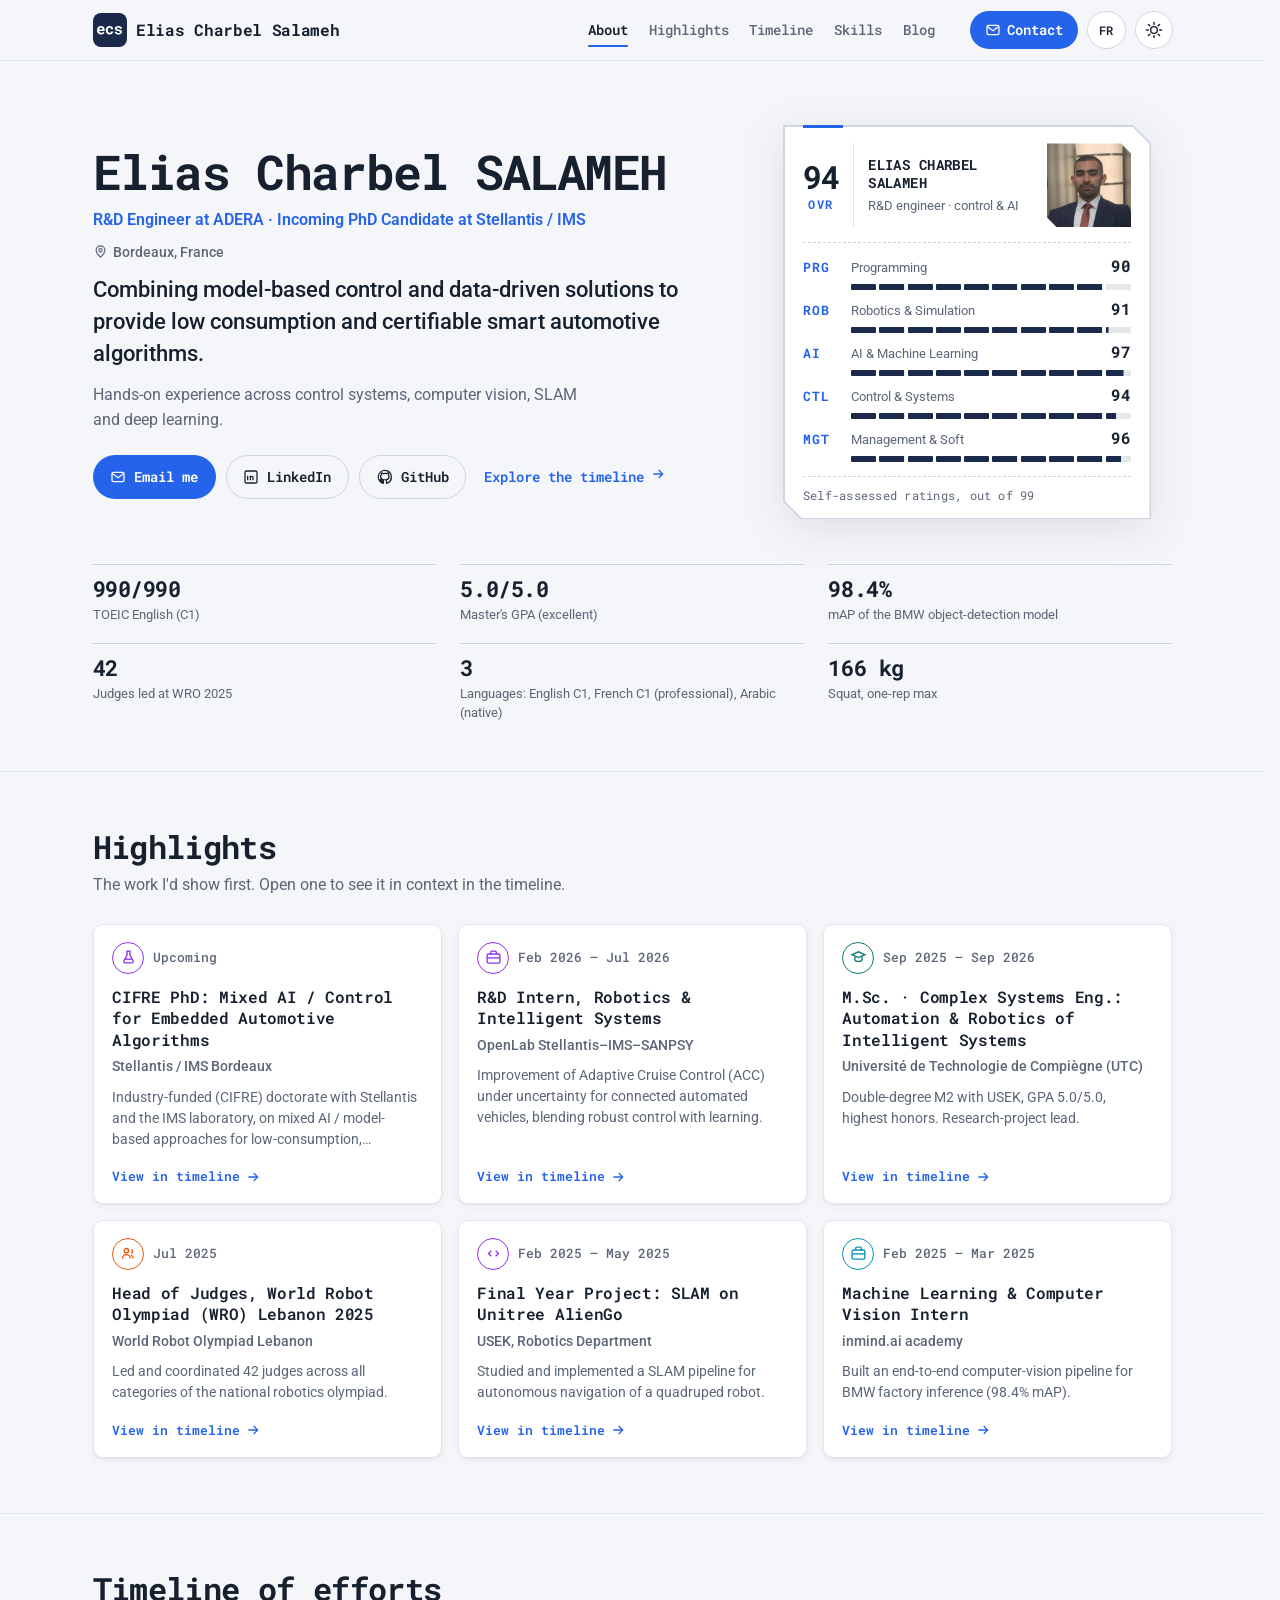
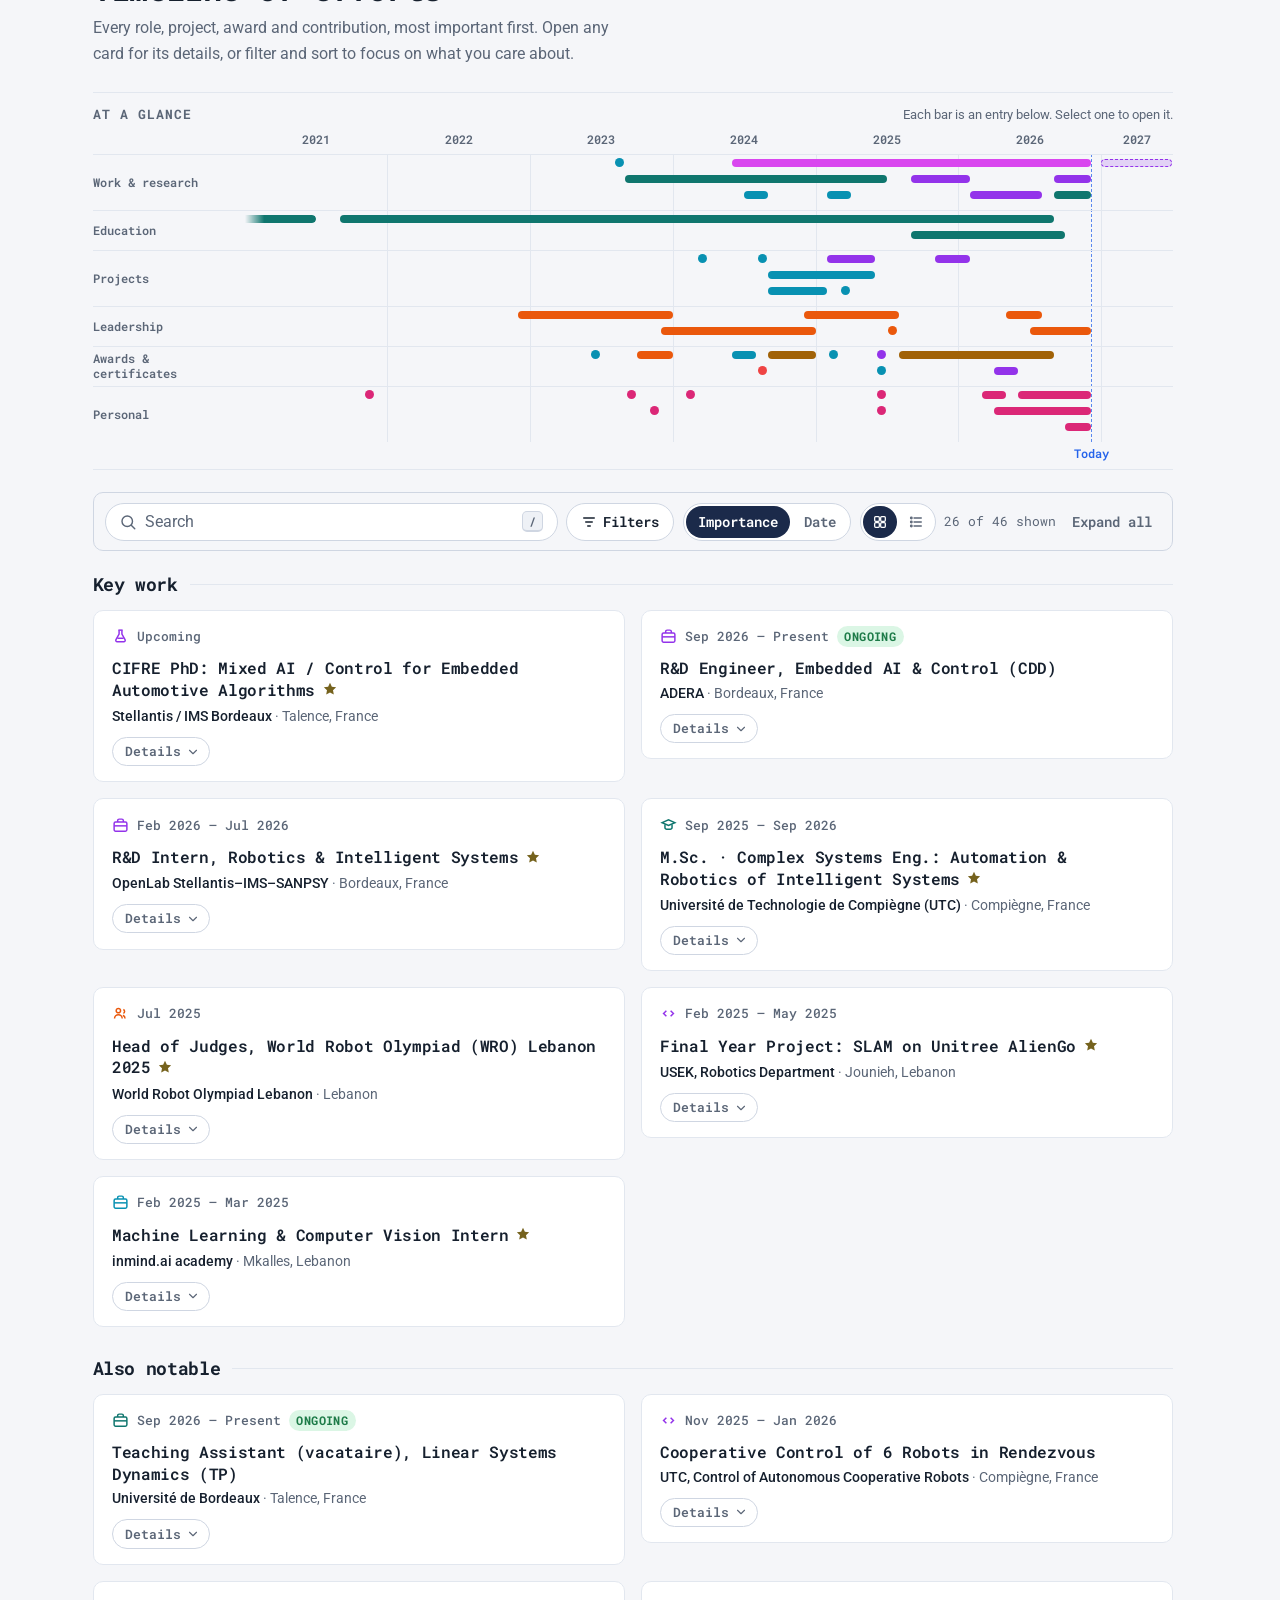
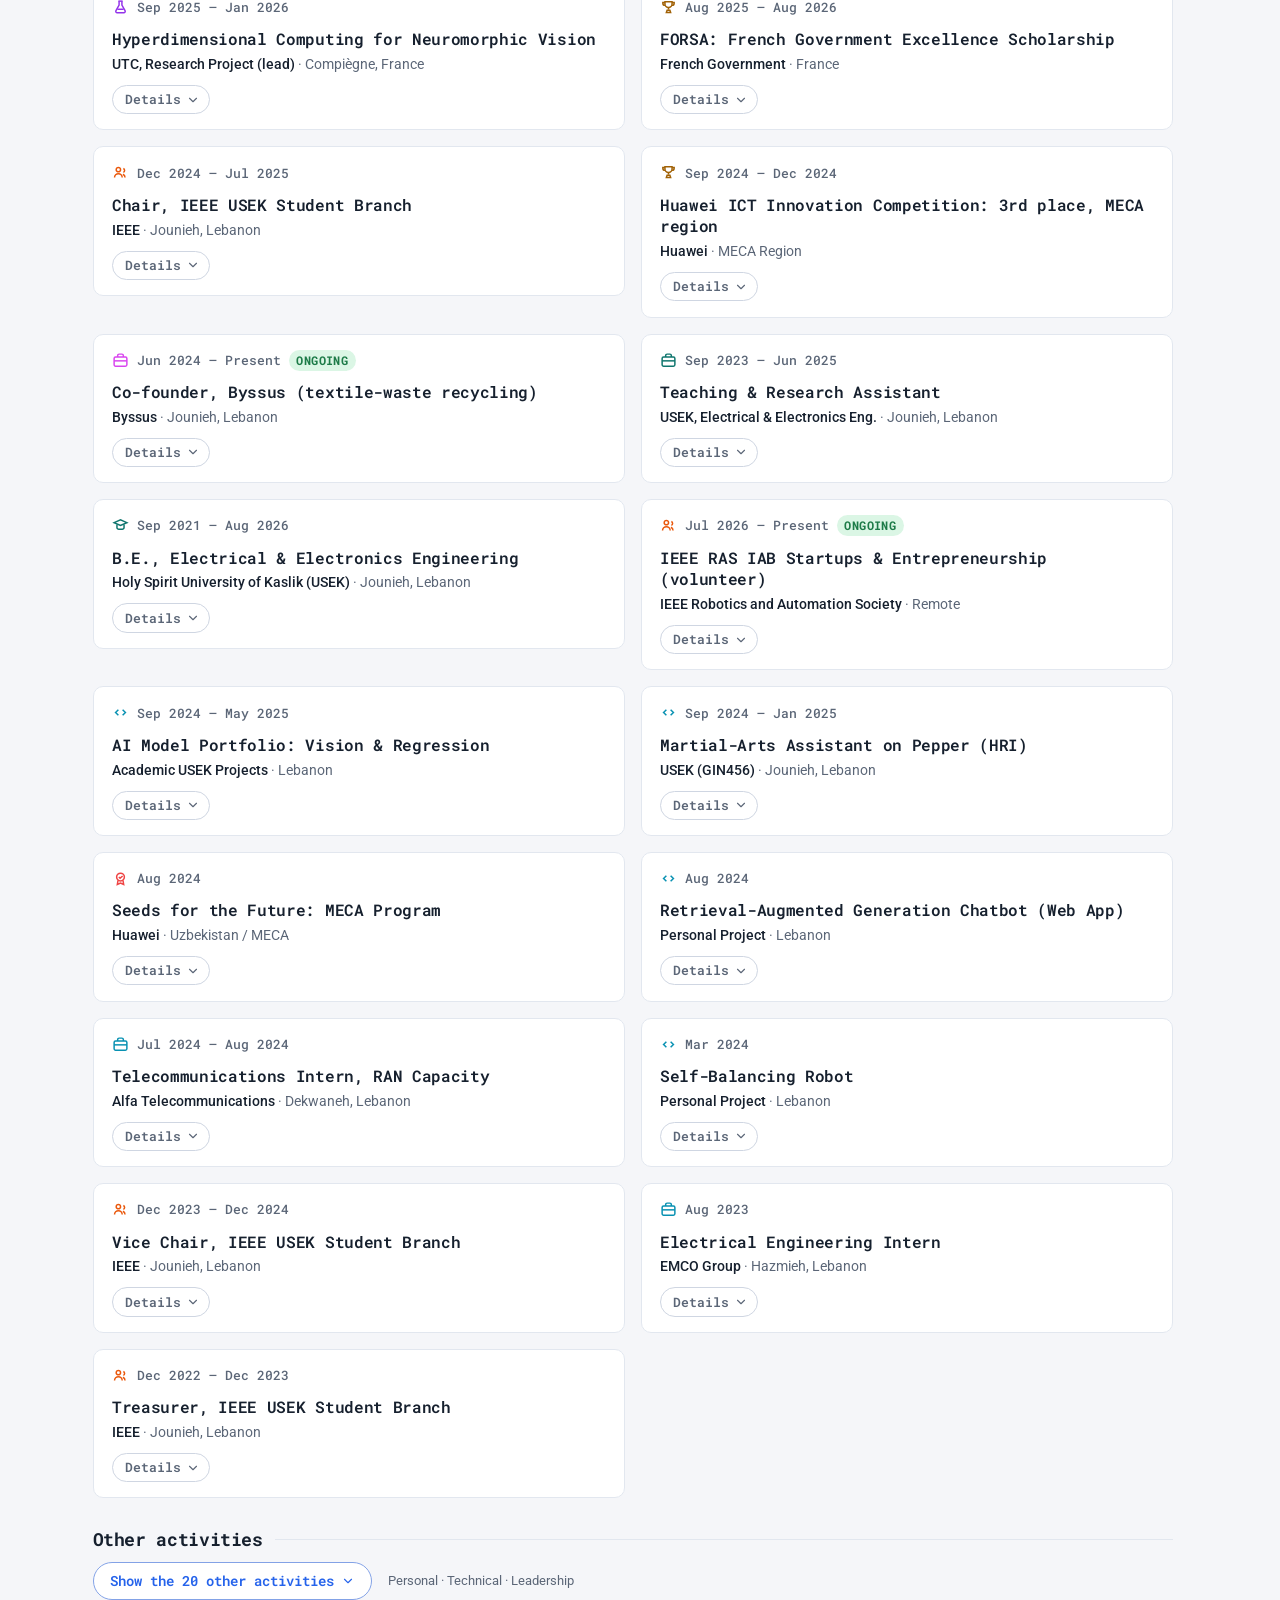
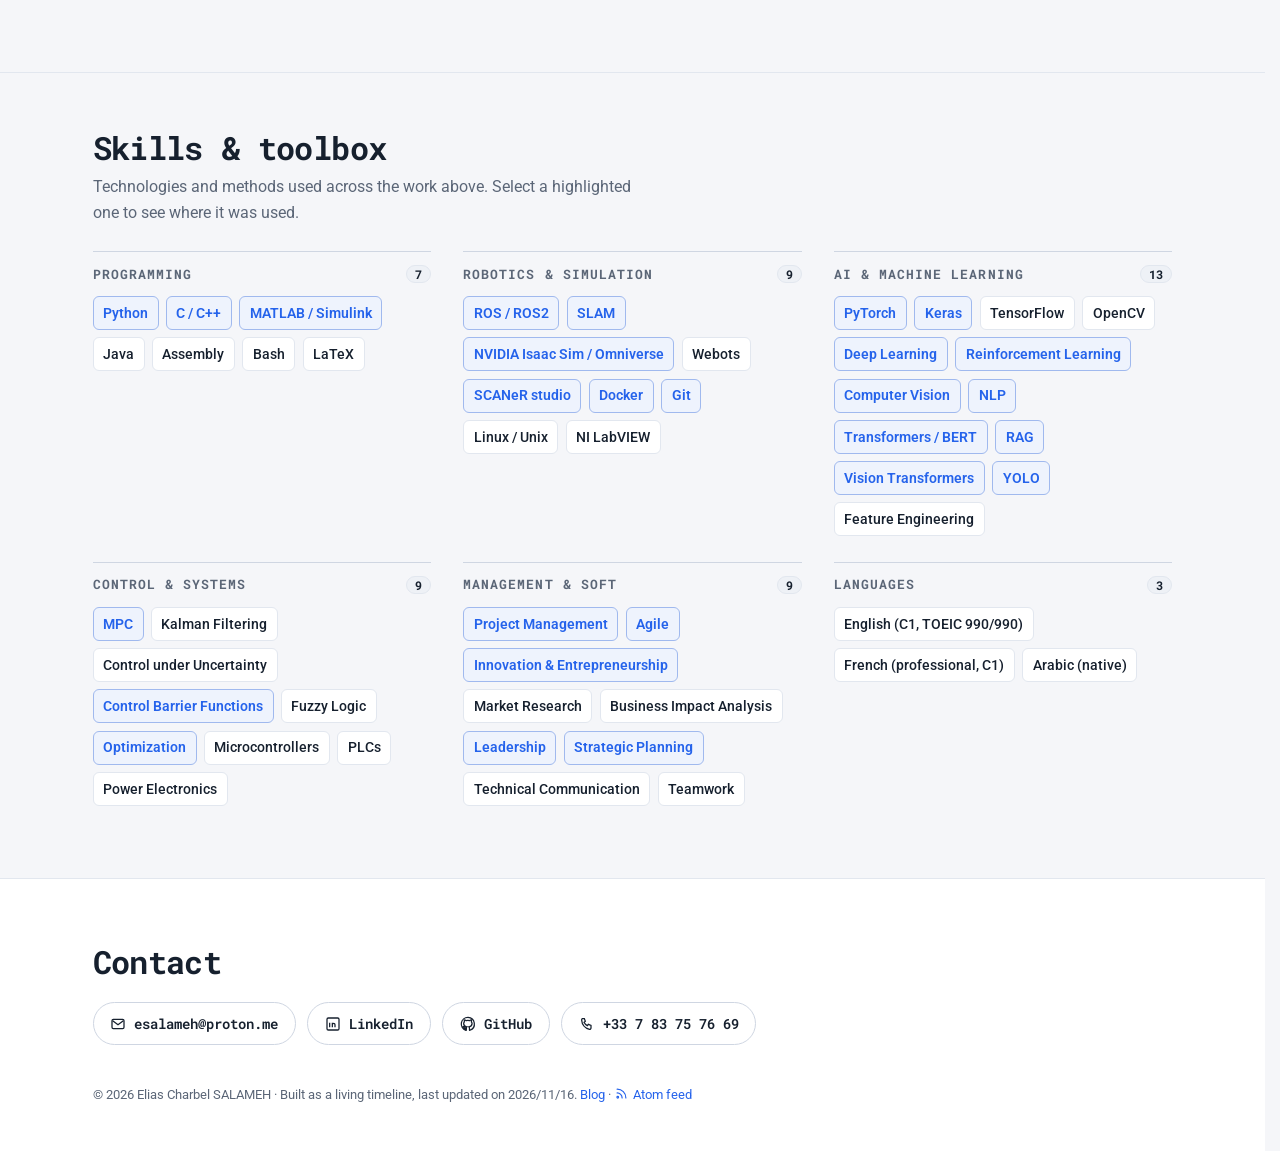
==== commit b787c978: "Add 3D motion, Details cards and a folded Other activities tier - Intro: the 3D "ecs" mark flies int" ====
--- a/index.html
+++ b/index.html
@@ -67,7 +67,7 @@
         "mainEntity": {
           "@id": "https://eliascharbelsalameh.github.io/#person"
         },
-        "dateModified": "2026-11-16"
+        "dateModified": "2026-11-16T00:00:00+01:00"
       },
       {
         "@type": "Person",
@@ -209,21 +209,27 @@
       } catch (e) { return; }   // no session storage: skip it rather than replay it on every page
       d.classList.add("splash-on");
       function cleanup() {
-        d.classList.remove("splash-on", "splash-out");
+        d.classList.remove("splash-on", "splash-out", "splash-flying");
         var held = document.querySelectorAll("[data-splash-inert]");
         for (var i = 0; i < held.length; i++) { held[i].inert = false; held[i].removeAttribute("data-splash-inert"); }
         var s = document.getElementById("splash");
         if (s && s.parentNode) s.parentNode.removeChild(s);
       }
-      // fade out (about .45s), then remove; app.js listens for "ecs:intro-end"
-      window.ecsIntroEnd = function (now) {
-        if (ended) return;
+      // Ends the intro: at once (now), by flying the mark into the header
+      // (`fly` is part 2's flight, about .75s; it returns false if it can't
+      // run), or with a short fade (about .45s). app.js listens for
+      // "ecs:intro-end" to deal the player card in.
+      window.ecsIntroEnd = function (now, fly) {
+        if (ended) { if (now) cleanup(); return; }
         ended = true;
+        var s = document.getElementById("splash"), flying = false;
         d.classList.add("splash-out");
-        var s = document.getElementById("splash");
-        if (s) s.classList.add("is-leaving");
-        try { document.dispatchEvent(new Event("ecs:intro-end")); } catch (e) {}
-        setTimeout(cleanup, now || !s ? 0 : 450);
+        if (!now && s && fly) { try { flying = !!fly(cleanup); } catch (e) {} }
+        try { document.dispatchEvent(new CustomEvent("ecs:intro-end", { detail: { flying: flying } })); } catch (e) {}
+        if (flying) return;
+        if (now || !s) { cleanup(); return; }
+        s.classList.add("is-leaving");
+        setTimeout(cleanup, 450);
       };
       setTimeout(function () { try { window.ecsIntroEnd(true); } catch (e) {} cleanup(); }, 4000);
     })();
@@ -232,8 +238,10 @@
 <body>
   <!-- Intro splash: "ecs" in Roboto Mono Bold, as vector outlines (so it can't
        flash a fallback font), drawn, filled and extruded by CSS (styles.css,
-       "Intro splash"). Removed from the page once it has played. -->
+       "Intro splash"), then flown into the header's brand mark (the script at
+       the end of <body>). Removed from the page once it has played. -->
   <div class="splash" id="splash" role="img" aria-label="Elias Charbel Salameh" hidden>
+    <div class="sp-bg" aria-hidden="true"></div>
     <svg class="sp-art" viewBox="-12 -18 368 172" aria-hidden="true" focusable="false">
       <defs>
         <path id="sp-e" pathLength="1" d="M55.4 112.2Q71.1 112.2 82.6 106.1Q94.1 100 99.4 92.5L85.5 77.5Q80.7 83.7 73 86.8Q65.3 89.9 57.1 89.9Q51.3 89.9 46.4 88.1Q41.5 86.3 37.7 83Q34 79.8 31.8 75.8Q29.6 71.9 28.2 65.4V65.1H101.6V53.3Q101.6 41.4 98.3 31.6Q95 21.7 88.7 14.7Q82.3 7.7 73.2 3.9Q64 0 52.3 0Q41 0 31.4 4.1Q21.8 8.2 14.8 15.6Q7.8 23 3.9 33.2Q0 43.5 0 55.9V59.9Q0 70.8 4 80.3Q7.9 89.9 15.2 96.9Q22.5 104 32.7 108.1Q42.9 112.2 55.4 112.2ZM52.1 22.5Q57.4 22.5 61.5 24.1Q65.5 25.8 68.3 28.6Q71.1 31.5 72.7 35.4Q74.3 39.3 74.3 43.7V45.9H28.7Q29.7 40.6 31.7 36.3Q33.7 32 36.7 28.9Q39.6 25.8 43.5 24.1Q47.4 22.5 52.1 22.5Z"/>
@@ -273,7 +281,8 @@
   <header class="site-header" id="top">
     <div class="wrap header-inner">
       <a class="brand" href="#top">
-        <span class="brand-mark">ECS</span>
+        <!-- the "ecs" mark: the same vector letters as the intro, which lands here -->
+        <span class="brand-mark" aria-hidden="true"><svg viewBox="0 0 331.5 112.3" focusable="false"><path d="M55.4 112.2Q71.1 112.2 82.6 106.1Q94.1 100 99.4 92.5L85.5 77.5Q80.7 83.7 73 86.8Q65.3 89.9 57.1 89.9Q51.3 89.9 46.4 88.1Q41.5 86.3 37.7 83Q34 79.8 31.8 75.8Q29.6 71.9 28.2 65.4V65.1H101.6V53.3Q101.6 41.4 98.3 31.6Q95 21.7 88.7 14.7Q82.3 7.7 73.2 3.9Q64 0 52.3 0Q41 0 31.4 4.1Q21.8 8.2 14.8 15.6Q7.8 23 3.9 33.2Q0 43.5 0 55.9V59.9Q0 70.8 4 80.3Q7.9 89.9 15.2 96.9Q22.5 104 32.7 108.1Q42.9 112.2 55.4 112.2ZM52.1 22.5Q57.4 22.5 61.5 24.1Q65.5 25.8 68.3 28.6Q71.1 31.5 72.7 35.4Q74.3 39.3 74.3 43.7V45.9H28.7Q29.7 40.6 31.7 36.3Q33.7 32 36.7 28.9Q39.6 25.8 43.5 24.1Q47.4 22.5 52.1 22.5Z"/><path d="M166.7 90Q160 90 155.7 87.3Q151.3 84.6 148.8 80.1Q146.2 75.7 145.2 69.8Q144.2 64 144.2 57.7V54.7Q144.2 48.5 145.2 42.7Q146.3 36.9 148.9 32.4Q151.4 27.9 155.7 25.2Q160 22.5 166.6 22.5Q171.1 22.5 174.9 24Q178.7 25.6 181.4 28.2Q184.1 30.8 185.5 34.4Q186.9 38 186.7 42H212.9Q213.1 32.4 209.7 24.6Q206.3 16.9 200.2 11.4Q194 6 185.5 3Q177 0 167 0Q154.5 0 145.1 4.3Q135.6 8.6 129.2 16Q122.8 23.4 119.6 33.3Q116.4 43.3 116.4 54.7V57.7Q116.4 69.1 119.7 79Q122.9 89 129.3 96.4Q135.6 103.8 145.1 108Q154.6 112.3 167.2 112.3Q176.5 112.3 184.8 109.3Q193.2 106.4 199.5 101.2Q205.8 96 209.5 88.8Q213.1 81.6 212.9 73.2H186.7Q186.9 77 185.4 80.1Q183.8 83.2 181 85.4Q178.2 87.6 174.5 88.8Q170.8 90 166.7 90Z"/><path d="M304.5 80.5Q304.5 83 303.2 85.1Q302 87.2 299.5 88.8Q296.9 90.4 292.9 91.3Q288.8 92.3 283.4 92.3Q278.9 92.3 274.7 91.4Q270.4 90.5 267.1 88.5Q263.8 86.6 261.7 83.4Q259.6 80.3 259.3 75.9H232.8Q232.8 82.5 236.1 89Q239.3 95.6 245.6 100.7Q251.9 105.9 261.2 109.1Q270.6 112.3 282.8 112.3Q293.9 112.3 302.9 109.8Q311.9 107.4 318.3 103Q324.6 98.6 328.1 92.5Q331.5 86.5 331.5 79.3Q331.5 71.5 328.1 65.8Q324.6 60.2 318.5 56.2Q312.4 52.3 304 49.8Q295.6 47.3 285.8 45.7Q279 44.7 274.6 43.4Q270.2 42 267.7 40.3Q265.1 38.7 264.1 36.6Q263.1 34.6 263.1 32.2Q263.1 29.8 264.2 27.6Q265.4 25.5 267.6 23.9Q270 22.1 273.8 21.1Q277.6 20.1 282.7 20.1Q288.7 20.1 293 21.6Q297.2 23.1 299.7 25.6Q301.5 27.5 302.4 29.9Q303.3 32.2 303.3 34.9H331.1Q331.1 27.4 327.8 21Q324.5 14.6 318.3 9.9Q312 5.3 303 2.6Q294 0 282.7 0Q271.9 0 263.3 2.7Q254.7 5.4 248.7 10Q242.7 14.6 239.5 20.7Q236.3 26.8 236.3 33.5Q236.3 40.4 239.5 45.7Q242.6 51 248.2 55Q253.8 59.1 261.6 62Q269.5 64.8 279 66.7Q286.5 68.1 291.4 69.5Q296.3 70.9 299.3 72.5Q302.2 74.2 303.4 76.1Q304.5 78 304.5 80.5Z"/></svg></span>
         <span class="brand-name">Elias&nbsp;Charbel&nbsp;Salameh</span>
       </a>
       <!-- section links: inline on wide screens, a drop-down behind #menu-toggle on phones -->
@@ -316,8 +325,8 @@
       <div class="wrap hero-inner">
         <div class="hero-text">
           <!-- build:hero -->
-          <p class="hero-eyebrow" id="hero-role">R&amp;D Engineer at ADERA · Incoming PhD Candidate at Stellantis / IMS</p>
           <h1 class="hero-name" id="hero-name">Elias Charbel SALAMEH</h1>
+          <p class="hero-role" id="hero-role">R&amp;D Engineer at ADERA · Incoming PhD Candidate at Stellantis / IMS</p>
           <p class="hero-loc" id="hero-loc"><span>Bordeaux, France</span></p>
           <p class="hero-tagline" id="hero-tagline">Combining model-based control and data-driven solutions to provide low consumption and certifiable smart automotive algorithms.</p>
           <p class="hero-summary" id="hero-summary">Hands-on experience across control systems, computer vision, SLAM and deep learning.</p>
@@ -364,7 +373,7 @@
       <div class="wrap">
         <div class="section-head">
           <h2 data-i18n="timeline_h">Timeline of efforts</h2>
-          <p class="section-sub" data-i18n="timeline_sub">Every role, project, award and contribution. Filter, sort or switch the view to whatever you care about.</p>
+          <p class="section-sub" data-i18n="timeline_sub">Every role, project, award and contribution, most important first. Open any card for its details, or filter and sort to focus on what you care about.</p>
         </div>
 
         <!-- Career map: every entry as a bar in its lane, rendered by app.js.
@@ -424,7 +433,7 @@
           <div class="filters-panel" id="filters-panel" hidden>
             <div class="quick-filters" role="group" aria-label="Quick filters" data-i18n-aria="quick_label">
               <button class="qbtn" id="only-featured" type="button" aria-pressed="false" style="--qc:var(--star)">
-                <span class="qbtn-ico" aria-hidden="true">★</span>
+                <span class="qbtn-ico" aria-hidden="true"><svg viewBox="0 0 24 24" focusable="false"><path d="M12 2.8l2.8 5.9 6.4.8-4.7 4.4 1.2 6.4L12 17.2l-5.7 3.1 1.2-6.4-4.7-4.4 6.4-.8z"/></svg></span>
                 <span data-i18n="featured_only">Highlights</span>
               </button>
               <button class="qbtn" id="only-present" type="button" aria-pressed="false" style="--qc:var(--ok)">
@@ -817,8 +826,10 @@
   </button>
 
   <!-- Intro splash, part 2: while it plays, everything behind it is inert (no
-       focus, clicks or screen-reader browsing), then it ends on its own timeline
-       (about 2.2s). A click, Esc, Enter or Space ends it early. -->
+       focus, clicks or screen-reader browsing). At about 1.75s the finished
+       mark flies into the header's brand mark while the page appears behind
+       it (about .75s more). A click, Esc, Enter or Space ends it early with a
+       short fade instead. -->
   <script>
     (function () {
       var d = document.documentElement, s = document.getElementById("splash");
@@ -842,7 +853,55 @@
       if (document.fonts && document.fonts.load) {
         document.fonts.load('600 13px "Roboto Mono"', "E").then(function () { s.classList.add("has-font"); }, function () {});
       }
-      setTimeout(end, 1750);
+      setTimeout(function () { window.ecsIntroEnd(false, fly); }, 1750);
+
+      /* The flight: the 3D letters tilt away, shed their depth and shrink onto
+         the header's mark (FLIP: measured once, then one transform), the
+         backdrop fades so the page is there underneath, and the mark settles
+         in as the letters arrive. Returns false (so the splash just fades)
+         if anything it needs is missing. */
+      function fly(done) {
+        var art = s.querySelector(".sp-art"), word = s.querySelector(".sp-line"),
+            mark = document.querySelector(".site-header .brand-mark"),
+            glyphs = mark && mark.querySelector("svg");
+        if (!art || !word || !glyphs || !art.animate) return false;
+        var a = art.getBoundingClientRect(), w = word.getBoundingClientRect(), g = glyphs.getBoundingClientRect();
+        if (!w.width || !g.width || g.bottom < 0) return false;
+        var k = g.width / w.width,
+            cx = w.left + w.width / 2, cy = w.top + w.height / 2,
+            tx = g.left + g.width / 2 - cx, ty = g.top + g.height / 2 - cy,
+            T = 720, p = "perspective(900px) ";
+        function at(f, s2, rx, ry) {
+          return p + "translate(" + (tx * f).toFixed(1) + "px," + (ty * f).toFixed(1) + "px) scale(" + s2.toFixed(4) + ") rotateX(" + rx + "deg) rotateY(" + ry + "deg)";
+        }
+        d.classList.add("splash-flying");
+        art.style.transformOrigin = (cx - a.left).toFixed(1) + "px " + (cy - a.top).toFixed(1) + "px";
+        var flight = art.animate([
+          { transform: at(0, 1, 0, 0), opacity: 1, easing: "cubic-bezier(.55, 0, .75, .25)" },
+          { transform: at(.22, 1 + (k - 1) * .3, 20, -26), opacity: 1, offset: .38, easing: "cubic-bezier(.2, .7, .25, 1)" },
+          { transform: at(1, k, 0, 0), opacity: 1, offset: .74 },
+          { transform: at(1, k, 0, 0), opacity: 0 }
+        ], { duration: T, fill: "forwards" });
+        function fade(sel, ms, delay) {
+          var el = s.querySelector(sel);
+          if (el) el.animate([{ opacity: 1 }, { opacity: 0 }], { duration: ms, delay: delay || 0, easing: "ease-out", fill: "forwards" });
+        }
+        fade(".sp-depth", 300); fade(".sp-floor", 220); fade(".sp-name", 180); fade(".sp-bg", 520, 140);
+        var hero = document.querySelector(".hero-inner");
+        if (hero) hero.animate([
+          { transform: "perspective(1400px) translateY(28px) rotateX(5deg)" }, { transform: "none" }
+        ], { duration: 900, delay: 120, easing: "cubic-bezier(.16, 1, .3, 1)" });
+        // the mark takes over as the letters arrive (a short cross-fade)
+        setTimeout(function () {
+          mark.classList.add("is-landing");
+          mark.addEventListener("animationend", function () { mark.classList.remove("is-landing"); }, { once: true });
+        }, T * .58);
+        var over = false;
+        function finish() { if (over) return; over = true; done(); }
+        flight.finished.then(finish, finish);
+        setTimeout(finish, T + 300);
+        return true;
+      }
     })();
   </script>
 
--- a/assets/css/styles.css
+++ b/assets/css/styles.css
@@ -66,6 +66,8 @@
   --radius-sm: 6px;
   --wrap: 1080px;
   --ease: cubic-bezier(.22, .61, .36, 1);
+  --ease-out: cubic-bezier(.16, 1, .3, 1);      /* confident arrivals: reveals, unfolds, the card */
+  --ease-in: cubic-bezier(.4, 0, 1, 1);         /* exits: folding away */
 }
 
 html[data-theme="dark"] {
@@ -103,6 +105,12 @@
   -webkit-font-smoothing: antialiased;
   text-rendering: optimizeLegibility;
 }
+/* the browser's own surfaces in the site's colours (both themes) */
+html {
+  accent-color: var(--accent); caret-color: var(--accent);
+  scrollbar-color: color-mix(in srgb, var(--text) 30%, transparent) var(--bg);
+}
+::selection { background: color-mix(in srgb, var(--accent) 26%, transparent); }
 button, input { font: inherit; }
 
 h1, h2, h3, h4 { font-family: var(--font-mono); line-height: 1.2; letter-spacing: -.02em; margin: 0; }
@@ -139,7 +147,9 @@
   border: 1.5px solid transparent; transition: transform .15s var(--ease), background .15s, box-shadow .15s;
   white-space: nowrap;
 }
-.btn:hover { text-decoration: none; transform: translateY(-1px); }
+/* hover never moves the button out from under the pointer; a press gives way a little */
+.btn:hover { text-decoration: none; }
+.btn:active { transform: scale(.97); transition-duration: .06s; }
 .btn-primary { background: var(--accent); color: var(--accent-ink); }
 .btn-primary:hover { box-shadow: var(--shadow-md); }
 .btn-ghost { background: transparent; color: var(--text); border-color: var(--border-strong); }
@@ -166,10 +176,11 @@
 .brand { display: inline-flex; align-items: center; gap: .6rem; color: var(--text); font-weight: 700; flex: none; }
 .brand:hover { text-decoration: none; }
 .brand-mark {
-  display: grid; place-items: center; width: 34px; height: 34px; border-radius: 8px;
+  display: grid; place-items: center; width: 34px; height: 34px; border-radius: 8px; flex: none;
   background: var(--primary); color: var(--primary-ink);
-  font-family: var(--font-mono); font-weight: 700; font-size: var(--fs-micro); letter-spacing: .02em;
-}
+}
+/* the same vector "ecs" as the intro, which lands here (see "Intro splash") */
+.brand-mark svg { width: 25px; height: auto; fill: currentColor; stroke: none; overflow: visible; }
 .brand-name { font-family: var(--font-mono); font-size: var(--fs-body); letter-spacing: -.02em; }
 .site-nav { display: flex; gap: 1.3rem; margin-left: auto; }
 .site-nav a { position: relative; display: inline-flex; align-items: center; min-height: 32px; color: var(--text-muted); font-family: var(--font-mono); font-weight: 500; font-size: var(--fs-ui); }
@@ -212,12 +223,12 @@
   gap: 1.25rem;
 }
 .hero-stats { grid-area: stats; }
-.hero-eyebrow {
-  margin: 0 0 .6rem; font-family: var(--font-mono); font-weight: 600; font-size: var(--fs-meta);
-  letter-spacing: .06em; text-transform: uppercase; line-height: 1.5;
-  color: var(--accent);
-}
-.hero-name { font-size: var(--fs-h1); font-weight: 700; letter-spacing: -.035em; line-height: 1.1; margin-bottom: .6rem; }
+.hero-name { font-size: var(--fs-h1); font-weight: 700; letter-spacing: -.035em; line-height: 1.1; margin-bottom: .55rem; }
+/* the role, right under the name: who, then what, read as one statement */
+.hero-role {
+  margin: 0 0 .6rem; font-weight: 600; font-size: var(--fs-body); line-height: 1.45;
+  color: var(--accent); text-wrap: balance;
+}
 .hero-loc {
   display: inline-flex; align-items: center; gap: .35rem;
   margin: 0 0 .7rem; color: var(--text-muted); font-size: var(--fs-ui); font-weight: 500;
@@ -252,13 +263,63 @@
   --cut: 18px;                                   /* size of the clipped corners */
   --bar-on: var(--primary);                      /* filled segments: navy / near-white */
   --bar-off: color-mix(in srgb, var(--text) 11%, transparent);
+  --rx: 0deg; --ry: 0deg;                        /* tilt, set by app.js while a mouse is over it */
   position: relative; isolation: isolate;
   width: 100%; max-width: 23rem; margin: 0;
   padding: 1.15rem 1.25rem 1rem;
   filter: drop-shadow(0 10px 22px rgba(16, 28, 46, .10));
-}
+  transform: perspective(900px) rotateX(var(--rx)) rotateY(var(--ry));
+  transition: transform .7s var(--ease-out);     /* the slow settle back when the mouse leaves */
+}
+.pcard.is-tilting { transition-duration: .16s; transition-timing-function: linear; }
 html[data-theme="dark"] .pcard { filter: drop-shadow(0 12px 26px rgba(0, 0, 0, .45)); }
 .pcard[hidden] { display: none; }
+
+/* light on the card: layers in the card's clipped shape. The shade (the side
+   turned away from the mouse) and the glare (the light under the pointer)
+   sit between the card's face and its content, so they light the surface but
+   never wash out a letter: every label keeps its contrast while tilted. The
+   sweep, the reveal's one passing band of light, goes over everything. */
+.pcard::before, .pcard::after { z-index: -2; }
+.pcard-shade, .pcard-glare, .pcard-sweep {
+  position: absolute; inset: 0; z-index: -1; pointer-events: none;
+  clip-path: polygon(0 0, calc(100% - var(--cut)) 0, 100% var(--cut), 100% 100%, var(--cut) 100%, 0 calc(100% - var(--cut)));
+  opacity: 0; transition: opacity .5s var(--ease);
+}
+.pcard-sweep { z-index: 2; }
+.pcard-shade { background: radial-gradient(circle at var(--mx, 50%) var(--my, 30%), transparent 35%, rgba(16, 28, 46, .08) 100%); }
+.pcard-glare { background: radial-gradient(circle at var(--mx, 50%) var(--my, 30%), color-mix(in srgb, var(--accent) 11%, transparent), transparent 55%); }
+html[data-theme="dark"] .pcard-shade { background: radial-gradient(circle at var(--mx, 50%) var(--my, 30%), transparent 35%, rgba(0, 0, 0, .3) 100%); }
+html[data-theme="dark"] .pcard-glare { background: radial-gradient(circle at var(--mx, 50%) var(--my, 30%), rgba(255, 255, 255, .11), transparent 55%); }
+/* Shade and glare stay off for now: measured with the pointer on a grey label,
+   they took it from 4.7:1 to 2.9:1 (light) and 6:1 to 4:1 (dark). The tilt
+   alone keeps every label readable. To try them again, give them opacity: 1
+   under .pcard.is-tilting and re-check the contrast. */
+.pcard-sweep {
+  background: linear-gradient(105deg, transparent 36%, rgba(255, 255, 255, .8) 50%, transparent 64%) 130% 0 / 260% 100% no-repeat;
+  mix-blend-mode: overlay;
+}
+html[data-theme="dark"] .pcard-sweep {
+  background-image: linear-gradient(105deg, transparent 36%, rgba(255, 255, 255, .2) 50%, transparent 64%);
+  mix-blend-mode: screen;
+}
+
+/* the reveal (app.js adds .is-revealing once per page load, after the intro if
+   it plays): the card turns face-up into place like one dealt from a pack,
+   the ratings fill, then a band of light runs across the finished card
+   (.is-gleaming), catching the navy bars and the photo. The turn ends exactly
+   on the resting transform, so the tilt takes over seamlessly. */
+.pcard.is-revealing { animation: pcard-reveal .9s var(--ease-out) var(--reveal-delay, 0ms) backwards; }
+.pcard.is-gleaming .pcard-sweep { animation: pcard-sweep .9s cubic-bezier(.4, 0, .2, 1) var(--gleam-delay, 0ms) both; }
+@keyframes pcard-reveal {
+  from { opacity: 0; transform: perspective(900px) translateY(22px) rotateX(12deg) rotateY(-86deg) scale(.9); }
+  50%  { opacity: 1; }
+  to   { opacity: 1; transform: perspective(900px) rotateX(0deg) rotateY(0deg); }
+}
+@keyframes pcard-sweep {
+  from { opacity: 1; background-position: 130% 0; }
+  to   { opacity: 1; background-position: -30% 0; }
+}
 /* frame (::before) and face (::after) share the clipped shape */
 .pcard::before, .pcard::after {
   content: ""; position: absolute; z-index: -1;
@@ -328,7 +389,7 @@
 }
 .pcard.is-filling .pa-seg i {
   animation: pa-fill .3s var(--ease) both;
-  animation-delay: calc(200ms + var(--i, 0) * 90ms + var(--k, 0) * 30ms);
+  animation-delay: calc(var(--fill-delay, 200ms) + var(--i, 0) * 90ms + var(--k, 0) * 30ms);
 }
 @keyframes pa-fill { from { transform: scaleX(0); } }
 .pcard-note {
@@ -423,8 +484,11 @@
   border: 1.5px solid var(--border-strong);
   transition: transform .12s ease, background .12s ease, color .12s ease, border-color .12s ease;
 }
-.qbtn:hover { transform: translateY(-1px); }
-.qbtn .qbtn-ico { line-height: 1; }
+.qbtn:hover { border-color: color-mix(in srgb, var(--qc) 55%, var(--border-strong)); }
+.qbtn:active, .chip:active, .skill-link:active { transform: scale(.96); transition-duration: .06s; }
+.qbtn .qbtn-ico { display: inline-flex; line-height: 1; }
+/* the star: drawn, not a font glyph (★ isn't in the self-hosted subset) */
+.qbtn-ico svg, .tl-star svg { width: 1em; height: 1em; fill: currentColor; stroke: none; }
 .qbtn .qbtn-dot { width: 9px; height: 9px; border-radius: 50%; background: currentColor; flex: none; }
 .qbtn[aria-pressed="true"], .qbtn.skill-active {
   color: color-mix(in srgb, var(--qc) var(--ink-mix), var(--text));
@@ -444,7 +508,7 @@
   border: 1.5px solid var(--border-strong);
   transition: background .15s, color .15s, border-color .15s, transform .12s var(--ease);
 }
-.chip:hover { transform: translateY(-1px); }
+.chip:hover { border-color: color-mix(in srgb, var(--cat) 60%, var(--border-strong)); }
 .chip .dot { width: 10px; height: 10px; border-radius: 50%; border: 2px solid var(--cat); background: transparent; flex: none; }
 .chip[aria-pressed="true"] {
   color: color-mix(in srgb, var(--cat) var(--ink-mix), var(--text));
@@ -498,6 +562,24 @@
   font-size: var(--fs-title); font-weight: 700;
 }
 .tl-tier::after { content: ""; flex: 1; height: 1px; background: var(--border); }
+
+/* "Other activities" starts folded in the default view (importance order, no
+   filter): one clear control, and what's inside it, instead of 20 more cards */
+.tl-fold { display: flex; align-items: center; flex-wrap: wrap; gap: .45rem 1rem; margin: -.15rem 0 1rem; }
+.tl-fold[hidden] { display: none; }
+.tl-fold-btn {
+  display: inline-flex; align-items: center; gap: .45rem; min-height: 38px; padding: 0 .95rem 0 1.05rem;
+  border-radius: 999px; cursor: pointer;
+  font-family: var(--font-mono); font-size: var(--fs-ui); font-weight: 600;
+  color: var(--accent); background: var(--surface);
+  border: 1.5px solid color-mix(in srgb, var(--accent) 45%, var(--border-strong));
+  transition: border-color .15s, background .15s, transform .15s var(--ease);
+}
+.tl-fold-btn:hover { border-color: var(--accent); background: color-mix(in srgb, var(--accent) 6%, var(--surface)); }
+.tl-fold-btn:active { transform: scale(.97); transition-duration: .06s; }
+.tl-fold-btn svg { transition: transform .25s var(--ease-out); }
+.tl-fold-btn[aria-expanded="true"] svg { transform: rotate(180deg); }
+.tl-fold-hint { margin: 0; font-size: var(--fs-meta); color: var(--text-muted); }
 
 /* the cards of one group (a list) */
 .tl-items { list-style: none; margin: 0; padding: 0; }
@@ -557,7 +639,7 @@
 }
 .tl-title { font-size: var(--fs-body); font-weight: 600; letter-spacing: -.02em; line-height: 1.35; margin: .3rem 0 .2rem; }
 /* inline, so it follows the last word when a title wraps */
-.tl-star { margin-left: .4rem; color: color-mix(in srgb, var(--star) var(--star-mix), var(--text)); white-space: nowrap; }
+.tl-star { display: inline-block; margin-left: .4rem; vertical-align: -.1em; color: color-mix(in srgb, var(--star) var(--star-mix), var(--text)); white-space: nowrap; }
 .tl-org { color: var(--text); font-weight: 500; font-size: var(--fs-ui); }
 /* long words ("Hyperdimensional", "pluridisciplinaire") break instead of spilling on phones */
 .tl-title, .tl-org, .tl-summary, .tl-highlights { overflow-wrap: break-word; }
@@ -574,8 +656,14 @@
 }
 .tl-more:hover, .tl-full:hover { color: var(--accent); border-color: color-mix(in srgb, var(--accent) 45%, var(--border)); }
 .tl-more-ico { display: inline-flex; }
-.tl-more-ico svg { transition: transform .2s var(--ease); }
+.tl-more-ico svg { transition: transform .25s var(--ease-out); }
 .tl-more[aria-expanded="true"] .tl-more-ico svg { transform: rotate(180deg); }
+/* the whole card head opens it, so pointing anywhere on the card lights the
+   Details control and nudges its chevron (the card itself stays still) */
+@media (hover: hover) {
+  .tl-card:hover .tl-more { color: var(--accent); border-color: color-mix(in srgb, var(--accent) 45%, var(--border)); }
+  .tl-card:hover .tl-more[aria-expanded="false"] .tl-more-ico svg { transform: translateY(2px); }
+}
 .tl-full { display: none; margin-top: .8rem; }
 
 /* list view: one compact row per entry (dates | title + organisation | More) */
@@ -588,8 +676,10 @@
 .view-list .tl-more { margin-top: 0; }
 .view-list .tl-details { grid-column: 1 / -1; }
 
-/* the three levels: compact (default) / .lvl-1 preview inline (touch) / .lvl-2 full */
-.tl-details { display: none; }
+/* the three levels: compact (default) / .lvl-1 preview inline (touch) / .lvl-2 full.
+   Opening and closing one card animates in app.js (morphLevel): the details
+   unfold from the card's edge, hinged at the top. */
+.tl-details { display: none; transform-origin: 50% 0; }
 .tl-item.lvl-1 .tl-details, .tl-item.lvl-2 .tl-details { display: block; margin-top: .75rem; }
 .tl-item.lvl-1 .tl-full { display: inline-flex; }
 .tl-item:not(.lvl-2) .tl-x { display: none; }
@@ -604,10 +694,11 @@
   padding: .85rem 1.15rem 1rem;
   background: var(--surface); border: 1px solid var(--border-strong); border-top: 0;
   border-radius: 0 0 var(--radius) var(--radius); box-shadow: var(--shadow-md);
-  animation: peek-in .14s var(--ease);
+  animation: peek-in .26s var(--ease-out);
 }
 .tl-item.is-peek .tl-card { border-color: var(--border-strong); border-bottom-left-radius: 0; border-bottom-right-radius: 0; box-shadow: var(--shadow-md); }
-@keyframes peek-in { from { opacity: 0; transform: translateY(-4px); } }
+/* the preview folds down out of the card, like a flap */
+@keyframes peek-in { from { opacity: 0; transform: perspective(700px) rotateX(-24deg); } }
 
 .tl-summary { margin: 0; color: var(--text); }
 .tl-highlights { margin: .6rem 0 0; padding-left: 1.1rem; color: var(--text-muted); }
@@ -680,7 +771,7 @@
   transition: background .15s, color .15s, transform .12s var(--ease);
 }
 /* hover strengthens the outline, not the tint, so the blue text keeps 4.5:1 */
-.skill-link:hover { border-color: var(--accent); transform: translateY(-1px); }
+.skill-link:hover { border-color: var(--accent); }
 .skill-link[aria-pressed="true"] { background: var(--accent); color: var(--accent-ink); border-color: var(--accent); }
 
 /* ------------------------------- Footer ----------------------------------- */
@@ -698,9 +789,10 @@
   padding: 1.05rem 1.15rem 1rem; color: var(--text);
   background: var(--surface); border: 1px solid var(--border);
   border-radius: var(--radius); box-shadow: var(--shadow-sm);
-  transition: transform .18s var(--ease), box-shadow .18s;
-}
-.hl-tile:hover { text-decoration: none; transform: translateY(-3px); box-shadow: var(--shadow-md); }
+  transition: box-shadow .2s var(--ease), border-color .2s;
+}
+/* hover deepens the shadow and sends the arrow on; the tile itself stays put */
+.hl-tile:hover { text-decoration: none; border-color: var(--border-strong); box-shadow: var(--shadow-md); }
 .hl-top { display: flex; align-items: center; gap: .55rem; flex-wrap: wrap; }
 .hl-ico {
   flex: none; display: grid; place-items: center; width: 32px; height: 32px; border-radius: 50%;
@@ -719,8 +811,8 @@
   display: inline-flex; align-items: center; gap: .3rem;
   font-family: var(--font-mono); font-size: var(--fs-meta); font-weight: 600; color: var(--accent);
 }
-.hl-go-ico { display: inline-flex; transition: transform .18s var(--ease); }
-.hl-tile:hover .hl-go-ico { transform: translateX(3px); }
+.hl-go-ico { display: inline-flex; transition: transform .25s var(--ease-out); }
+.hl-tile:hover .hl-go-ico { transform: translateX(4px); }
 
 /* ----------------------------- Career map --------------------------------- */
 /* sits on the page background between two hairlines: no box of its own */
@@ -783,6 +875,14 @@
           mask-image: linear-gradient(90deg, transparent, #000 1.2rem);
 }
 .map-mark.is-dim { opacity: .16; }
+/* first time the map scrolls into view (app.js), each bar draws along the time
+   axis from its start date, earliest first: the overview reads as time passing */
+.map.is-pending .map-mark { transform: scaleX(0); }
+.map.is-pending .map-mark.is-point { transform: scale(0); }
+.map.is-drawing .map-mark { transform-origin: 0 50%; animation: map-draw .6s var(--ease-out) var(--d, 0ms) backwards; }
+.map.is-drawing .map-mark.is-point { transform-origin: 50% 50%; animation-name: map-pop; animation-duration: .45s; }
+@keyframes map-draw { from { transform: scaleX(0); } }
+@keyframes map-pop { from { transform: scale(0); } }
 .map-tip {
   position: absolute; z-index: 20; transform: translateX(-50%); pointer-events: none;
   max-width: 18rem; padding: .45rem .65rem; border-radius: 8px;
@@ -833,19 +933,57 @@
 .feed-link { white-space: nowrap; }
 .feed-link svg { display: inline-block; vertical-align: -2px; margin-right: .25rem; }
 
-/* ----------------------------- Reveal anim -------------------------------- */
-.reveal { opacity: 0; transform: translateY(14px); }
-.reveal.in { opacity: 1; transform: none; transition: opacity .5s var(--ease), transform .5s var(--ease); }
+/* ------------------------------ Card motion ------------------------------- */
+/* Timeline cards and Highlight tiles rise onto the page as they scroll in:
+   tipped back in 3D, then flat, tied to the scroll position itself. It's pure
+   CSS: where scroll-driven animations aren't supported (or motion is reduced)
+   the cards are simply there, and nothing is ever hidden waiting for a
+   script. Only the short stretch where a card enters animates. */
+@keyframes card-rise {
+  from { opacity: 0; transform: perspective(1100px) translateY(44px) rotateX(20deg) scale(.96); }
+  to   { opacity: 1; transform: none; }
+}
+@supports (animation-timeline: view()) {
+  @media (prefers-reduced-motion: no-preference) {
+    .tl-card {
+      transform-origin: 50% 100%;
+      animation: card-rise linear backwards; animation-timeline: view(); animation-range: entry 0% entry 160px;
+    }
+    /* the grid's right-hand column lags a little: a row arrives as a pair, not a slab */
+    @media (min-width: 641px) {
+      .view-grid .tl-item:nth-child(2n) .tl-card { animation-range: entry 36px entry 196px; }
+    }
+    /* (on phones the tiles are a sideways strip, which keeps them still) */
+    @media (min-width: 561px) {
+      .hl-tile {
+        transform-origin: 50% 100%;
+        animation: card-rise linear backwards; animation-timeline: view(); animation-range: entry 0% entry 170px;
+      }
+      .hl-tile:nth-child(3n + 2) { animation-range: entry 30px entry 200px; }
+      .hl-tile:nth-child(3n) { animation-range: entry 60px entry 230px; }
+    }
+  }
+}
+
+/* Reduced motion: nothing travels, tilts or flips. What carries meaning stays,
+   as a change of colour or opacity: the open/close of a card and its preview
+   fade, the chevrons still point the right way, the pulse on a card you jumped
+   to becomes a steady ring. */
 @media (prefers-reduced-motion: reduce) {
   .to-top { animation: none; }
-  .reveal, .reveal.in { opacity: 1; transform: none; transition: none; }
-  .btn:hover, .chip:hover, .qbtn:hover, .hl-tile:hover, .skill-link:hover { transform: none; }
-  .hl-tile:hover .hl-go-ico, .map-mark:hover { transform: none; }
-  .tl-more-ico svg { transition: none; }
-  .tl-item.is-peek .tl-details { animation: none; }
+  .hl-tile:hover .hl-go-ico, .map-mark:hover, .map-mark.is-point:hover { transform: none; }
+  .btn:active, .qbtn:active, .chip:active, .skill-link:active, .tl-fold-btn:active { transform: none; }
+  .tl-more-ico svg, .tl-fold-btn svg { transition: none; }
+  @media (hover: hover) { .tl-card:hover .tl-more[aria-expanded="false"] .tl-more-ico svg { transform: none; } }
+  .tl-item.is-peek .tl-details { animation: fade-in .15s ease-out; }
   .tl-item.is-flash .tl-card { animation: none; box-shadow: 0 0 0 3px color-mix(in srgb, var(--cat) 60%, transparent); }
   .pcard.is-filling .pa-seg i { animation: none; }
-}
+  .pcard, .pcard.is-revealing, .pcard.is-gleaming .pcard-sweep { animation: none; transition: none; transform: none; }
+  .map.is-pending .map-mark, .map.is-pending .map-mark.is-point { transform: none; }
+  .map.is-drawing .map-mark { animation: none; }
+  .brand-mark.is-landing { animation: none; }
+}
+@keyframes fade-in { from { opacity: 0; } }
 
 /* ------------------------- Touch: 44px hit areas -------------------------- */
 @media (pointer: coarse) {
@@ -938,9 +1076,11 @@
    only. The inline script in <head> decides before first paint and adds
    html.splash-on; without that class (no JS, reduced motion, repeat visit,
    crawlers) the splash keeps its [hidden] attribute and never shows.
-   Timeline, about 2.2s: outlines draw (0 to .8s), colour floods each letter
+   Timeline, about 2.5s: outlines draw (0 to .8s), colour floods each letter
    from below (.3 to 1s), the letters extrude into 3D (.95 to 1.45s), a light
-   sweeps across them (1.3 to 1.75s), then the whole screen fades out. */
+   sweeps across them (1.3 to 1.75s), then (script) the mark tilts away and
+   flies into the header's brand mark while the backdrop fades and the page
+   settles in behind it (1.75 to 2.5s). Ended early, it just fades. */
 /* the scrollbar's space stays reserved (html.js: home page only), so locking
    the scroll and unlocking it never changes the page width */
 html.js { scrollbar-gutter: stable; }
@@ -955,12 +1095,20 @@
   --sp-glow: color-mix(in srgb, var(--accent) 9%, var(--bg));
   position: fixed; inset: 0; z-index: 1000;
   display: grid; place-items: center; align-content: center; gap: 1.4rem;
-  background: radial-gradient(circle at 50% 46%, var(--sp-glow), var(--bg) min(46vmax, 560px)), var(--bg);
   cursor: default; touch-action: none; user-select: none; -webkit-user-select: none;
   transition: opacity .42s var(--ease), visibility 0s linear .42s;
   /* backstop: even if every script stalls, the splash takes itself away */
   animation: sp-failsafe .3s linear 4.5s forwards;
 }
+/* the backdrop is its own layer, so it can fade while the mark flies over the page */
+.sp-bg {
+  position: absolute; inset: 0; z-index: -1;
+  background: radial-gradient(circle at 50% 46%, var(--sp-glow), var(--bg) min(46vmax, 560px)), var(--bg);
+}
+/* the header's mark waits, hidden, until the flying letters reach it */
+html.splash-on .brand-mark:not(.is-landing) { opacity: 0; }
+.brand-mark.is-landing { animation: mark-land .5s var(--ease-out) both; }
+@keyframes mark-land { from { opacity: 0; transform: scale(.62); } 35% { opacity: 1; } }
 html[data-theme="dark"].splash-on .splash {
   --sp-face-hi: color-mix(in srgb, var(--accent) 58%, #ffffff);
   --sp-face-lo: color-mix(in srgb, var(--accent) 80%, #0a1633);
@@ -1046,9 +1194,10 @@
     --shadow-sm: none; --shadow-md: none;
   }
   .site-header, .controls, .theme-toggle, .lang-toggle, .hero-cta, .footer-links, .skip-link, .to-top,
-  .highlights-section, .map, .tl-more, .tl-full { display: none !important; }
-  /* the scroll-reveal never ran on cards below the fold: show everything */
-  .reveal, .reveal.in { opacity: 1 !important; transform: none !important; transition: none !important; }
+  .highlights-section, .map, .tl-more, .tl-full, .tl-fold,
+  .pcard-shade, .pcard-glare, .pcard-sweep { display: none !important; }
+  /* cards print flat and fully there, wherever the scroll-linked rise stood */
+  .tl-card, .hl-tile, .pcard { animation: none !important; opacity: 1 !important; transform: none !important; }
   /* every card prints with its full details */
   .tl-details { display: block !important; position: static !important; margin-top: .6rem !important;
                 padding: 0 !important; border: 0 !important; box-shadow: none !important; animation: none !important; }
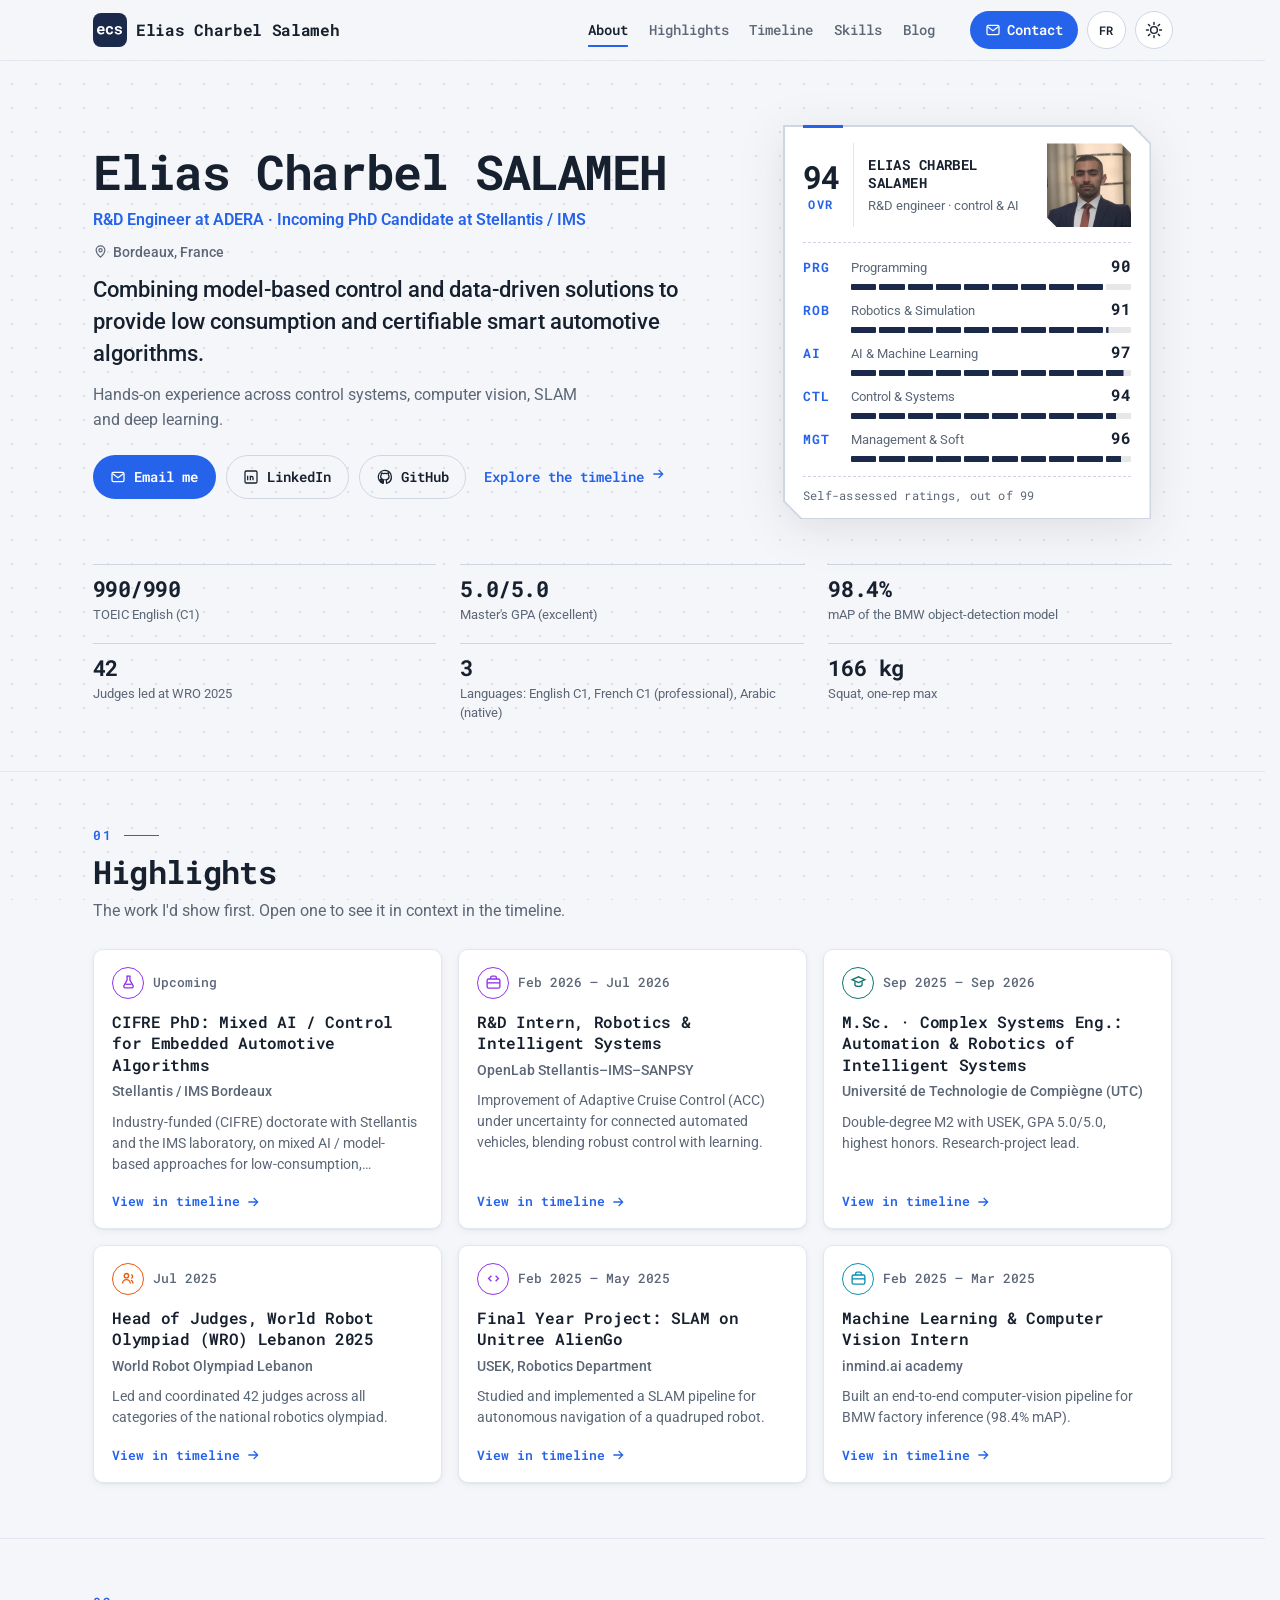
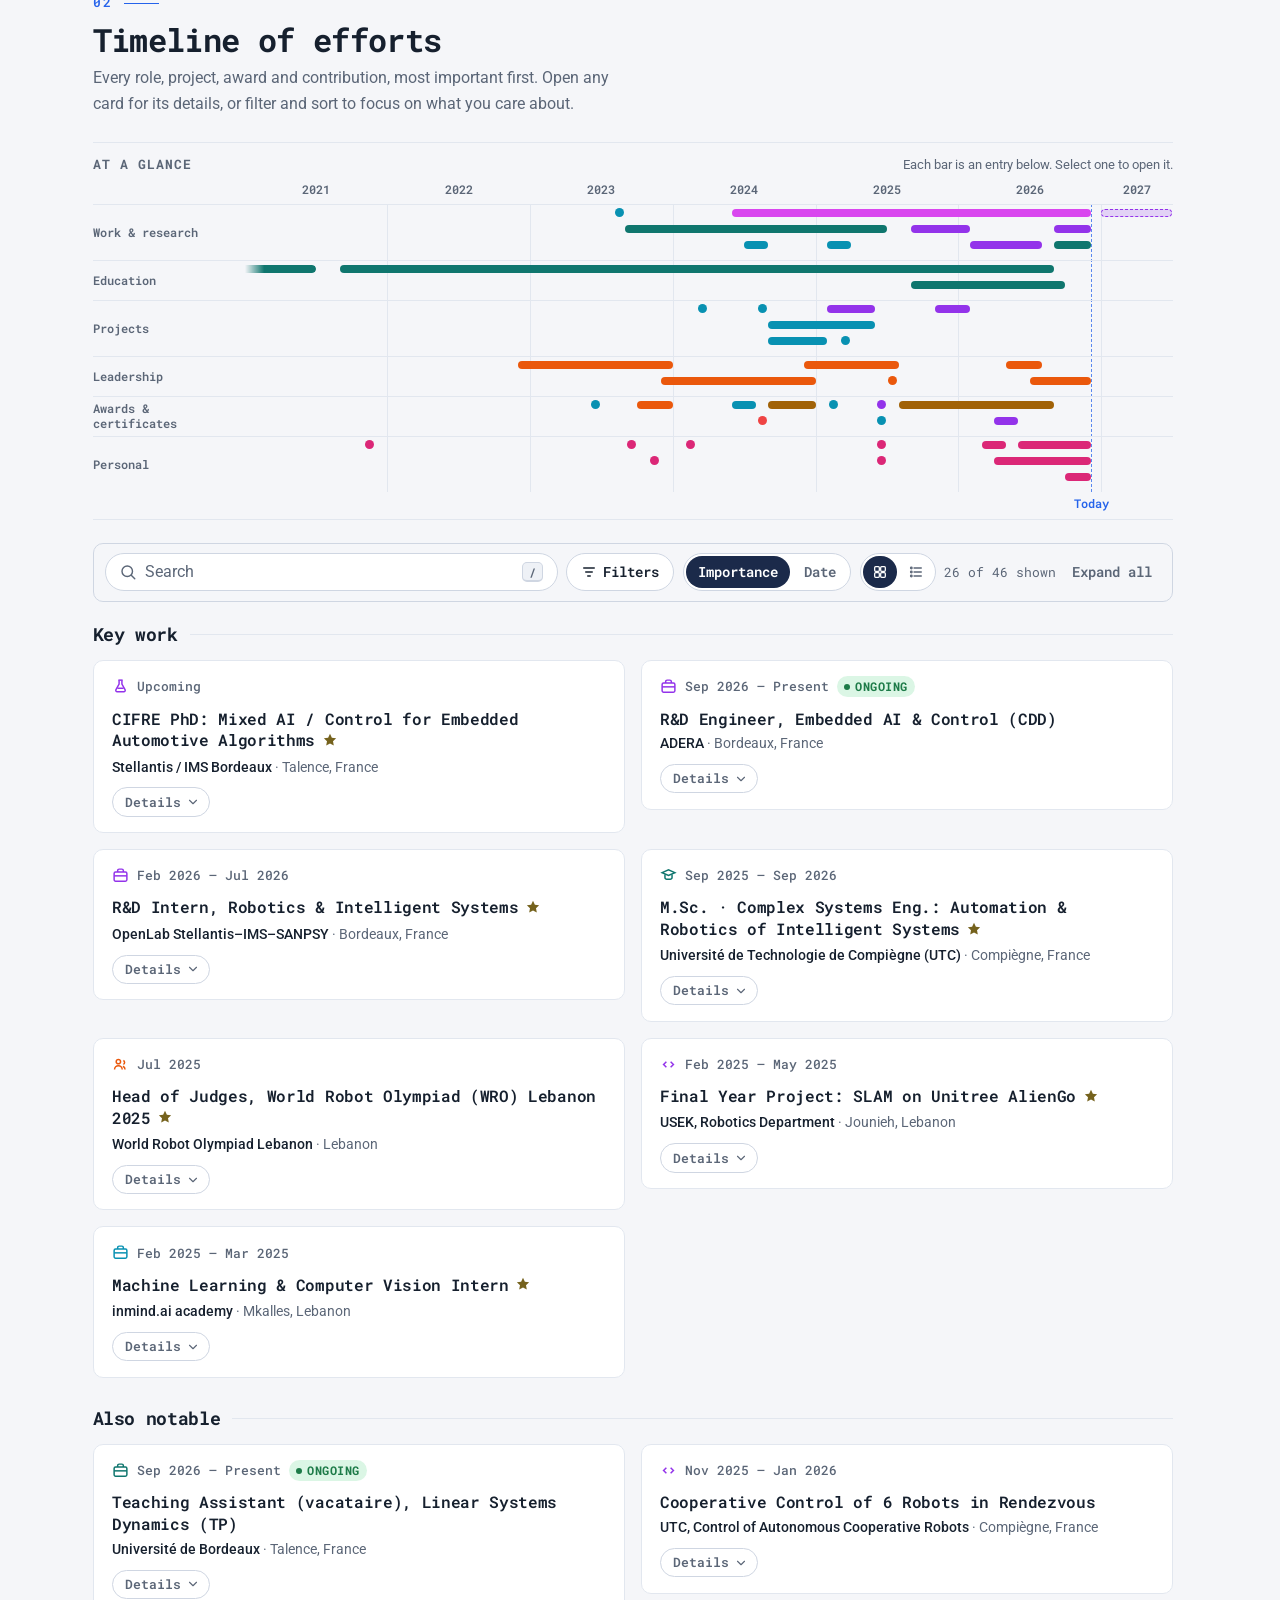
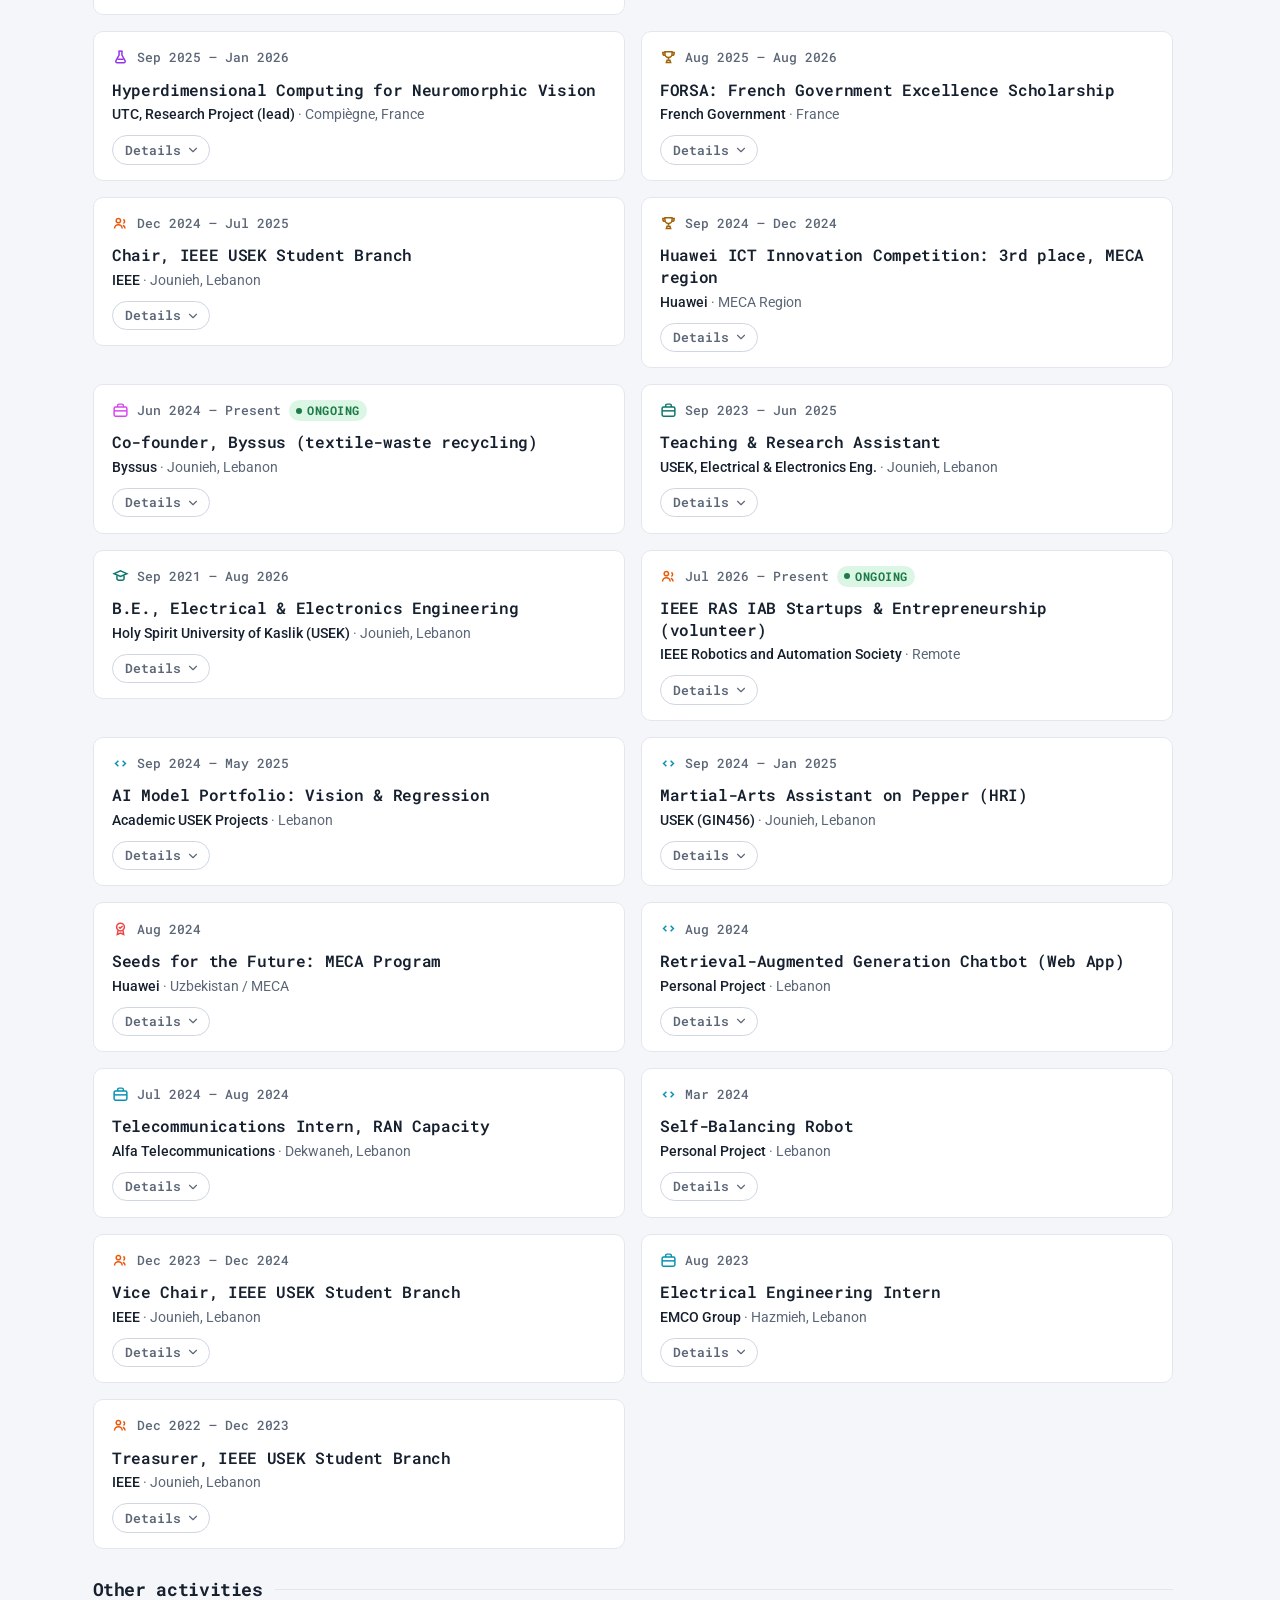
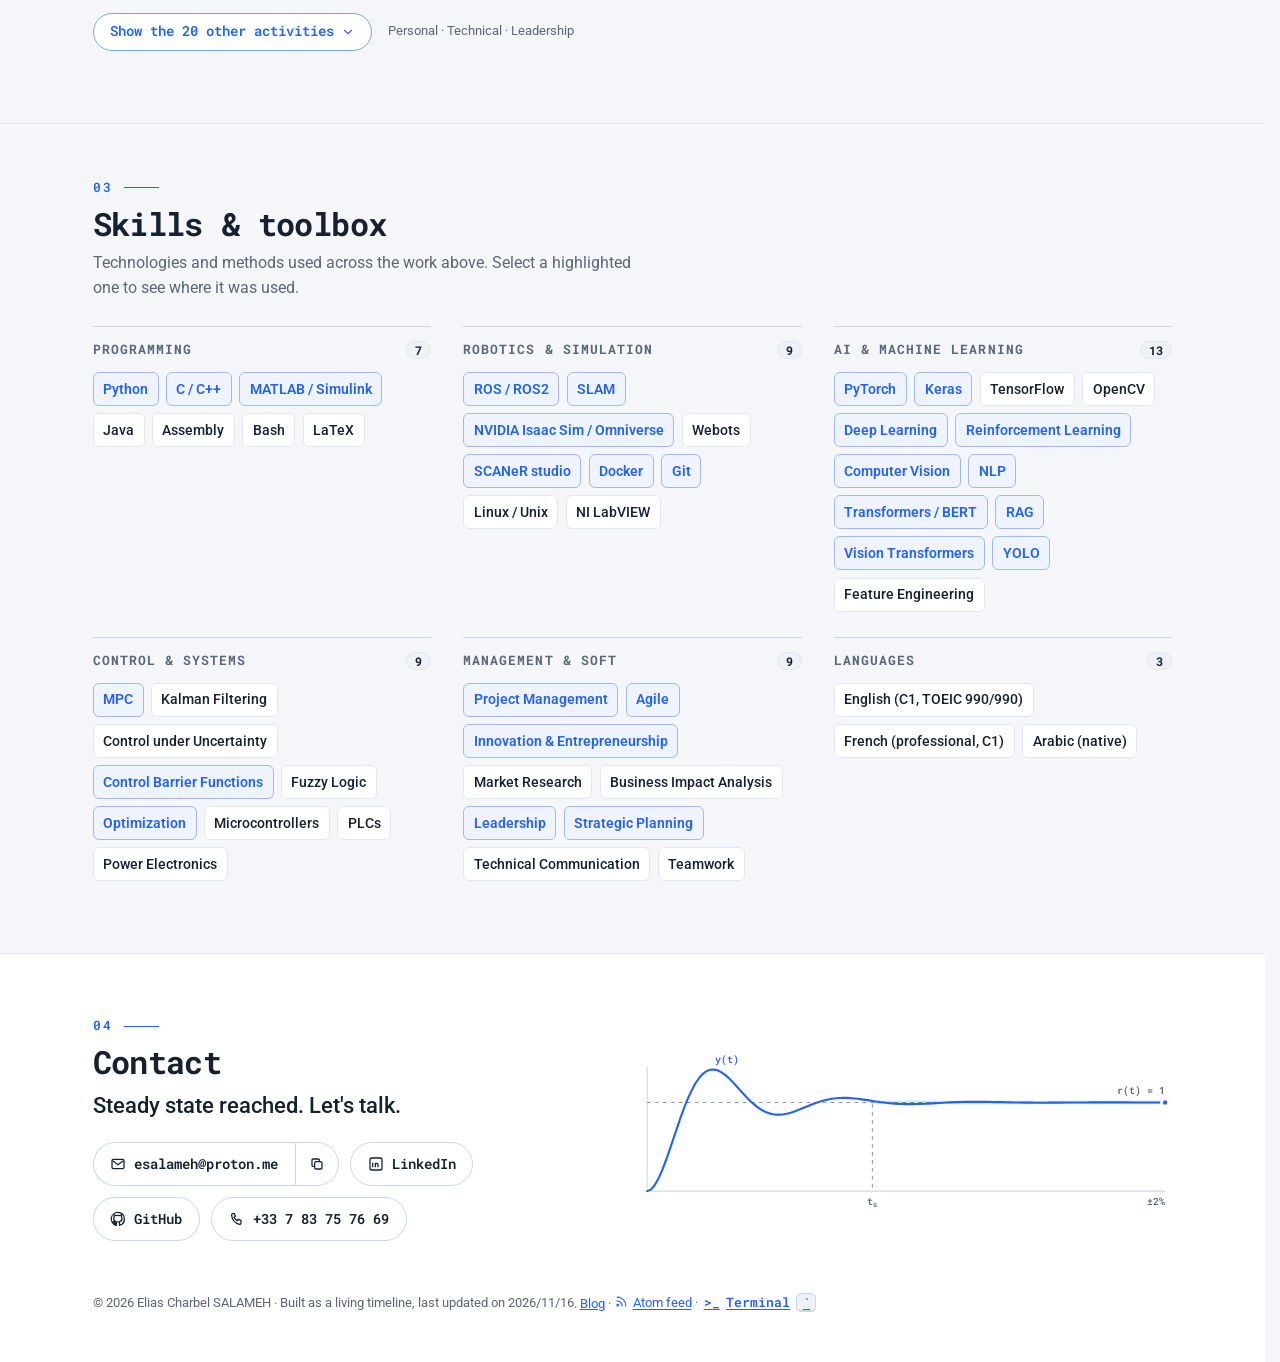
==== commit bea50ea4: "Make the portfolio come alive: rover, terminal and motion pass Audit fix: - Underline links set insi" ====
--- a/index.html
+++ b/index.html
@@ -235,7 +235,7 @@
     })();
   </script>
 </head>
-<body>
+<body class="page-home">
   <!-- Intro splash: "ecs" in Roboto Mono Bold, as vector outlines (so it can't
        flash a fallback font), drawn, filled and extruded by CSS (styles.css,
        "Intro splash"), then flown into the header's brand mark (the script at
@@ -322,6 +322,8 @@
          with the interactive version. Don't edit inside them: edit data.js and
          run `node tools/build.mjs`. -->
     <section class="hero" id="about">
+      <!-- the rover that maps the hero and drives where you point (assets/js/rover.js) -->
+      <canvas class="hero-fx" id="hero-fx" aria-hidden="true"></canvas>
       <div class="wrap hero-inner">
         <div class="hero-text">
           <!-- build:hero -->
@@ -803,6 +805,7 @@
       <div class="footer-cta">
         <h2 data-i18n="contact_h">Contact</h2>
         <!-- <p class="section-sub">Open to research-engineering roles in the robotics, control &amp; AI fields, and a CIFRE industrial PhD.</p> -->
+        <p class="footer-lead" data-i18n="contact_sub">Steady state reached. Let's talk.</p>
         <div class="footer-links" id="footer-links">
           <!-- build:footer -->
           <a class="btn btn-ghost" href="mailto:esalameh@proton.me">esalameh@proton.me</a>
@@ -811,14 +814,57 @@
           <a class="btn btn-ghost" href="tel:+33783757669">+33 7 83 75 76 69</a>
           <!-- /build:footer -->
         </div>
+        <span class="sr-only" id="copy-status" role="status"></span>
       </div>
+      <!-- The page ends on a step response, the textbook picture of a control
+           loop: the output overshoots, rings and settles on its setpoint
+           (an underdamped second-order system, zeta = 0.3), drawn as you
+           scroll to it (styles.css "Footer finale"). A picture, so hidden
+           from assistive tech. -->
+      <figure class="settle" aria-hidden="true">
+        <svg viewBox="0 0 600 178" focusable="false">
+          <path class="settle-axis" d="M8 158H592M8 158V18"/>
+          <rect class="settle-band" x="262" y="56" width="330" height="4"/>
+          <path class="settle-ref" d="M8 58H592"/>
+          <path class="settle-ts" d="M262 60V158"/>
+          <path class="settle-y" pathLength="1" d="M8.0 158.0 L12.2 156.3 L16.3 151.7 L20.5 144.4 L24.7 135.1 L28.9 124.3 L33.0 112.5 L37.2 100.1 L41.4 87.7 L45.5 75.6 L49.7 64.2 L53.9 53.8 L58.1 44.7 L62.2 36.9 L66.4 30.7 L70.6 26.0 L74.7 22.8 L78.9 21.1 L83.1 20.8 L87.3 21.7 L91.4 23.8 L95.6 26.7 L99.8 30.3 L103.9 34.5 L108.1 38.9 L112.3 43.6 L116.5 48.2 L120.6 52.6 L124.8 56.8 L129.0 60.5 L133.1 63.8 L137.3 66.5 L141.5 68.7 L145.7 70.3 L149.8 71.3 L154.0 71.8 L158.2 71.8 L162.3 71.3 L166.5 70.5 L170.7 69.3 L174.9 67.9 L179.0 66.3 L183.2 64.6 L187.4 62.9 L191.5 61.2 L195.7 59.6 L199.9 58.1 L204.1 56.7 L208.2 55.6 L212.4 54.6 L216.6 53.8 L220.7 53.3 L224.9 53.0 L229.1 52.8 L233.3 52.9 L237.4 53.1 L241.6 53.5 L245.8 53.9 L249.9 54.5 L254.1 55.1 L258.3 55.7 L262.5 56.3 L266.6 57.0 L270.8 57.6 L275.0 58.1 L279.1 58.6 L283.3 59.0 L287.5 59.4 L291.7 59.6 L295.8 59.8 L300.0 59.9 L304.2 59.9 L308.3 59.9 L312.5 59.8 L316.7 59.6 L320.9 59.5 L325.0 59.3 L329.2 59.0 L333.4 58.8 L337.5 58.6 L341.7 58.3 L345.9 58.1 L350.1 57.9 L354.2 57.7 L358.4 57.6 L362.6 57.5 L366.7 57.4 L370.9 57.3 L375.1 57.3 L379.3 57.3 L383.4 57.3 L387.6 57.3 L391.8 57.4 L395.9 57.5 L400.1 57.6 L404.3 57.6 L408.5 57.7 L412.6 57.8 L416.8 57.9 L421.0 58.0 L425.1 58.1 L429.3 58.1 L433.5 58.2 L437.7 58.2 L441.8 58.2 L446.0 58.3 L450.2 58.3 L454.3 58.3 L458.5 58.3 L462.7 58.2 L466.9 58.2 L471.0 58.2 L475.2 58.2 L479.4 58.1 L483.5 58.1 L487.7 58.1 L491.9 58.0 L496.1 58.0 L500.2 58.0 L504.4 58.0 L508.6 57.9 L512.7 57.9 L516.9 57.9 L521.1 57.9 L525.3 57.9 L529.4 57.9 L533.6 57.9 L537.8 57.9 L541.9 57.9 L546.1 57.9 L550.3 57.9 L554.5 58.0 L558.6 58.0 L562.8 58.0 L567.0 58.0 L571.1 58.0 L575.3 58.0 L579.5 58.0 L583.7 58.0 L587.8 58.0 L592.0 58.0"/>
+          <circle class="settle-end" cx="592" cy="58" r="4"/>
+          <text class="settle-lbl" x="592" y="48" text-anchor="end">r(t) = 1</text>
+          <text class="settle-lbl settle-lbl-y" x="84" y="14">y(t)</text>
+          <text class="settle-lbl settle-lbl-ts" x="262" y="174" text-anchor="middle">t<tspan dy="2" font-size="8">s</tspan></text>
+          <text class="settle-lbl" x="592" y="174" text-anchor="end">±2%</text>
+        </svg>
+      </figure>
       <p class="footer-note">
         <span class="footer-js"><span id="footer-copy"></span> · <span id="footer-built"></span> <span id="footer-date"></span>.</span>
         <a href="blog/" data-i18n="nav_blog">Blog</a> ·
         <a class="feed-link" href="blog/feed.xml"><svg viewBox="0 0 24 24" width="15" height="15" aria-hidden="true"><path d="M5 5a14 14 0 0 1 14 14M5 11a8 8 0 0 1 8 8" stroke-linecap="round"/><circle cx="6" cy="18" r="1.3"/></svg><span data-i18n="feed">Atom feed</span></a>
+        <span class="term-open-wrap" hidden>·
+          <button class="term-open" id="term-open" type="button" aria-haspopup="dialog"><span class="term-prompt" aria-hidden="true">&gt;_</span><span data-i18n="term_open">Terminal</span><kbd aria-hidden="true">`</kbd></button>
+        </span>
       </p>
     </div>
   </footer>
+
+  <!-- The terminal (app.js "TERMINAL"): opened from the footer's ">_ Terminal"
+       button or the ` key. A modal dialog: Esc or the close button closes it
+       and focus goes back where it was. Its output is a polite live region. -->
+  <dialog class="term" id="term" aria-labelledby="term-title">
+    <div class="term-win">
+      <div class="term-bar">
+        <span class="term-lights" aria-hidden="true"><i></i><i></i><i></i></span>
+        <h2 class="term-title" id="term-title">visitor@ecs: ~</h2>
+        <button class="term-x" id="term-x" type="button" aria-label="Close the terminal" title="Close the terminal" data-i18n-aria="term_close" data-i18n-title="term_close">
+          <svg viewBox="0 0 24 24" width="16" height="16" aria-hidden="true"><path d="M6 6l12 12M18 6L6 18" stroke-linecap="round"/></svg>
+        </button>
+      </div>
+      <div class="term-out" id="term-out" role="log" aria-live="polite" tabindex="0" aria-label="Terminal output" data-i18n-aria="term_out"></div>
+      <form class="term-line" id="term-form">
+        <label class="term-ps1" for="term-in"><span aria-hidden="true">visitor@ecs:~$</span><span class="sr-only" data-i18n="term_label">Command</span></label>
+        <input class="term-in" id="term-in" type="text" autocomplete="off" autocapitalize="off" autocorrect="off" spellcheck="false" enterkeyhint="send" />
+      </form>
+    </div>
+  </dialog>
 
   <!-- Back to top: revealed by app.js once you've scrolled past the hero -->
   <button class="to-top" id="to-top" type="button" aria-label="Back to top" title="Back to top" data-i18n-aria="to_top" data-i18n-title="to_top" hidden>
@@ -908,5 +954,6 @@
   <!-- Data first, then the app that renders it (deferred scripts run in order) -->
   <script src="assets/js/data.js" defer></script>
   <script src="assets/js/app.js" defer></script>
+  <script src="assets/js/rover.js" defer></script>
 </body>
 </html>
--- a/assets/css/styles.css
+++ b/assets/css/styles.css
@@ -59,11 +59,25 @@
      same mix darkens them in light mode and lightens them in dark mode). */
   --ink-mix: 55%;
   --star-mix: 45%;   /* the gold is lighter than the other hues, so it needs a deeper mix */
+  /* the light that follows the mouse over a Highlights tile: at its brightest,
+     the faintest text on a tile keeps 4.5:1 with any category colour */
+  --glow: 8%;
+  /* the dot grid under every page ("Grid paper") */
+  --grid-dot: color-mix(in srgb, var(--text) 10%, transparent);
 
   --shadow-sm: 0 1px 2px rgba(16, 28, 46, .06), 0 2px 8px rgba(16, 28, 46, .05);
   --shadow-md: 0 6px 22px rgba(16, 28, 46, .10);
+  --shadow-lift: 0 26px 52px -18px rgba(16, 28, 46, .34), 0 10px 22px -10px rgba(16, 28, 46, .20);   /* a projected card */
   --radius: 10px;
   --radius-sm: 6px;
+  /* the projection's measurements, shared with app.js (showPeek, mirrorPlace),
+     which reads them from here so the page and the placement code agree: how
+     far a projected card lifts, how far its preview tucks under the card, and
+     the gaps of the mirror (to the card beside it; to the preview it hangs off) */
+  --peek-scale: 1.02;
+  --peek-lap: 6px;
+  --mirror-gap: 14px;
+  --mirror-dock: 8px;
   --wrap: 1080px;
   --ease: cubic-bezier(.22, .61, .36, 1);
   --ease-out: cubic-bezier(.16, 1, .3, 1);      /* confident arrivals: reveals, unfolds, the card */
@@ -84,8 +98,11 @@
   --accent: #6f9bff;
   --accent-ink: #0d1220;
   --ink-mix: 55%;
+  --glow: 13%;
+  --grid-dot: color-mix(in srgb, var(--text) 8%, transparent);
   --shadow-sm: 0 1px 2px rgba(0, 0, 0, .3), 0 2px 10px rgba(0, 0, 0, .25);
   --shadow-md: 0 8px 28px rgba(0, 0, 0, .4);
+  --shadow-lift: 0 28px 60px -16px rgba(0, 0, 0, .7), 0 10px 24px -10px rgba(0, 0, 0, .5);
 }
 
 /* ------------------------------- Base ------------------------------------- */
@@ -116,6 +133,9 @@
 h1, h2, h3, h4 { font-family: var(--font-mono); line-height: 1.2; letter-spacing: -.02em; margin: 0; }
 a { color: var(--accent); text-decoration: none; }
 a:hover { text-decoration: underline; }
+/* links inside a line of text are underlined: next to grey text, colour
+   alone doesn't tell them apart (WCAG 1.4.1) */
+.footer-note a, .section-sub a { text-decoration: underline; text-decoration-thickness: 1px; text-underline-offset: .18em; }
 img { max-width: 100%; display: block; }
 svg { fill: none; stroke: currentColor; stroke-width: 1.9; }
 
@@ -190,6 +210,28 @@
   content: ""; position: absolute; left: 0; right: 0; bottom: -1px;
   height: 2px; border-radius: 2px; background: var(--accent);
 }
+/* On the home page one underline (app.js adds it) slides to whichever
+   section you're reading instead of jumping between the links. It is 100px
+   wide and scaled to the link, so it moves on transforms only. */
+.nav-ink {
+  position: absolute; left: 0; bottom: -1px; width: 100px; height: 2px; border-radius: 2px;
+  background: var(--accent); transform-origin: 0 50%; opacity: 0; pointer-events: none;
+  transition: transform .45s var(--ease-out), opacity .2s var(--ease);
+}
+@media (min-width: 981px) {
+  .site-nav.has-ink { position: relative; }
+  .site-nav.has-ink a[aria-current="true"]::after { content: none; }
+}
+/* reading progress: a hairline under the header that fills as you scroll
+   (tied to the scroll position itself; nothing to run where it's unsupported) */
+@supports (animation-timeline: scroll()) {
+  .site-header::after {
+    content: ""; position: absolute; left: 0; bottom: -1px; width: 100%; height: 2px;
+    background: var(--accent); transform-origin: 0 50%; transform: scaleX(0); pointer-events: none;
+    animation: read-progress linear both; animation-timeline: scroll(root);
+  }
+}
+@keyframes read-progress { to { transform: scaleX(1); } }
 .header-actions { display: flex; align-items: center; gap: .55rem; margin-left: 1.2rem; }
 .header-contact { flex: none; }
 
@@ -209,9 +251,26 @@
 .lang-toggle:hover { background: var(--surface-2); }
 html[data-theme="dark"] .theme-toggle .icon-sun { display: none; }
 html[data-theme="dark"] .theme-toggle .icon-moon { display: block; }
+/* the icon of the theme you switched to turns in (app.js / site.js add .is-turning) */
+.theme-toggle.is-turning svg { animation: icon-turn .55s var(--ease-out); }
+@keyframes icon-turn { from { opacity: 0; transform: rotate(-110deg) scale(.45); } }
+
+/* Theme switch: the new theme spreads from the button in a circle. It's a
+   view transition (app.js / site.js put html.vt-theme and the circle's centre
+   and radius on <html> first); without support, or under reduced motion, the
+   theme simply switches. */
+html.vt-theme::view-transition-old(root),
+html.vt-theme::view-transition-new(root) { animation: none; mix-blend-mode: normal; }
+html.vt-theme::view-transition-new(root) { animation: theme-reveal .62s cubic-bezier(.4, 0, .2, 1); }
+@keyframes theme-reveal {
+  from { clip-path: circle(0 at var(--vt-x, 100%) var(--vt-y, 0)); }
+  to   { clip-path: circle(var(--vt-r, 150vmax) at var(--vt-x, 100%) var(--vt-y, 0)); }
+}
 
 /* -------------------------------- Hero ------------------------------------ */
-.hero { padding: clamp(2rem, 5vw, 4rem) 0 clamp(2rem, 4vw, 3rem); }
+.hero { position: relative; isolation: isolate; overflow: clip; padding: clamp(2rem, 5vw, 4rem) 0 clamp(2rem, 4vw, 3rem); }
+/* Hero rover: the canvas assets/js/rover.js draws on, behind everything in the hero */
+.hero-fx { position: absolute; inset: 0; z-index: -1; width: 100%; height: 100%; pointer-events: none; }
 .hero-inner {
   display: grid; grid-template-columns: minmax(0, 1.5fr) minmax(0, 1fr);
   grid-template-areas: "text visual" "stats stats";
@@ -224,6 +283,13 @@
 }
 .hero-stats { grid-area: stats; }
 .hero-name { font-size: var(--fs-h1); font-weight: 700; letter-spacing: -.035em; line-height: 1.1; margin-bottom: .55rem; }
+/* the name, letter by letter, so it can settle like a split-flap board
+   (app.js flapName). Roboto Mono: every glyph is the same width, so nothing
+   moves while they flip. The sr-only copy is what assistive tech reads, and
+   it stays out of a copy-paste of the visible name. */
+.flap-word { white-space: nowrap; }
+.flap-ch { display: inline-block; transform-origin: 50% 55%; }
+.hero-name .sr-only { -webkit-user-select: none; user-select: none; }
 /* the role, right under the name: who, then what, read as one statement */
 .hero-role {
   margin: 0 0 .6rem; font-weight: 600; font-size: var(--fs-body); line-height: 1.45;
@@ -601,7 +667,8 @@
   content: ""; position: absolute; left: 27px; top: 0; bottom: -2px; width: 2px;
   background: var(--border-strong);
 }
-.by-date.view-list .tl-group:last-child .tl-item:last-child::before { bottom: 50%; }
+/* (the last group, whatever fading copies app.js has put after it for a moment) */
+.by-date.view-list .tl-group:nth-last-child(1 of .tl-group) .tl-item:last-child::before { bottom: 50%; }
 .by-date.view-list .tl-marker {
   position: relative; z-index: 2;
   width: 44px; height: 44px; margin-top: .15rem;
@@ -632,11 +699,24 @@
 .tl-kind svg { width: 17px; height: 17px; stroke: var(--cat); stroke-width: 2.1; }
 .by-date.view-list .tl-kind { display: none; }   /* the spine marker shows it there */
 .tl-now {
+  position: relative; display: inline-flex; align-items: center; gap: .32rem;
   font-family: var(--font-mono); font-size: var(--fs-micro); font-weight: 700; letter-spacing: .04em; text-transform: uppercase;
   color: color-mix(in srgb, var(--ok) var(--ink-mix), var(--text));
   background: color-mix(in srgb, var(--ok) 16%, transparent);
   padding: .05rem .45rem; border-radius: 999px;
 }
+/* a "live" dot; it sends out two rings when the badge appears, then rests
+   (all over in under 5 seconds, so nothing keeps moving: WCAG 2.2.2) */
+.tl-now::before, .tl-now::after {
+  content: ""; width: 6px; height: 6px; border-radius: 50%; background: currentColor; flex: none;
+}
+.tl-now::after {
+  position: absolute; left: .45rem; top: 50%; margin-top: -3px; opacity: 0; pointer-events: none;
+}
+@media (prefers-reduced-motion: no-preference) {
+  .tl-now::after { animation: live-ping 2.2s cubic-bezier(0, 0, .2, 1) .4s 2; }
+}
+@keyframes live-ping { from { opacity: .6; transform: scale(1); } 75%, to { opacity: 0; transform: scale(2.8); } }
 .tl-title { font-size: var(--fs-body); font-weight: 600; letter-spacing: -.02em; line-height: 1.35; margin: .3rem 0 .2rem; }
 /* inline, so it follows the last word when a title wraps */
 .tl-star { display: inline-block; margin-left: .4rem; vertical-align: -.1em; color: color-mix(in srgb, var(--star) var(--star-mix), var(--text)); white-space: nowrap; }
@@ -684,21 +764,183 @@
 .tl-item.lvl-1 .tl-full { display: inline-flex; }
 .tl-item:not(.lvl-2) .tl-x { display: none; }
 
-/* the hover / keyboard-focus preview: same content as .lvl-1, laid OVER the
-   cards below instead of pushing them down, so nothing moves under the pointer */
+/* The projection. Resting the mouse on a compact card, or reaching its
+   Details button with the keyboard, projects it out of the timeline: the
+   card lifts toward you, ringed in its category's colour, a bar of that
+   colour sweeps across its top edge, and its preview (summary, tags, first
+   bullets) unfolds over the cards below, or above them when it wouldn't fit
+   on screen (.peek-up). Everything else in the timeline recedes behind a
+   blurred veil, and the entry's bar on the "At a glance" map lights up while
+   the others dim. The preview is laid OVER the cards instead of pushing them
+   down, so nothing moves under the pointer. app.js: showPeek, project. */
+.tl-item { --peek-edge: color-mix(in srgb, var(--cat) 55%, var(--border-strong)); }
 .tl-item.is-peek { z-index: 20; }
 .tl-item.is-peek .tl-details {
   display: block; position: absolute; z-index: 20;
-  top: calc(100% - 6px); left: -1px; right: -1px; margin-top: 0;   /* flush with the card's 1px border */
+  top: calc(100% - var(--peek-lap)); left: -1px; right: -1px; margin-top: 0;   /* flush with the card's 1px border */
   grid-column: auto;
   padding: .85rem 1.15rem 1rem;
-  background: var(--surface); border: 1px solid var(--border-strong); border-top: 0;
-  border-radius: 0 0 var(--radius) var(--radius); box-shadow: var(--shadow-md);
-  animation: peek-in .26s var(--ease-out);
-}
-.tl-item.is-peek .tl-card { border-color: var(--border-strong); border-bottom-left-radius: 0; border-bottom-right-radius: 0; box-shadow: var(--shadow-md); }
-/* the preview folds down out of the card, like a flap */
+  background: var(--surface); border: 1px solid var(--peek-edge); border-top: 0;
+  border-radius: 0 0 var(--radius) var(--radius); box-shadow: var(--shadow-lift);
+  /* its shadow falls outward, never back across the card (the 1px it trims
+     at the joint sits over the card anyway, and stops a hairline of shadow) */
+  clip-path: inset(1px -80px -100px -80px);
+  animation: peek-in .3s var(--ease-out);
+}
+.tl-item.is-peek .tl-card {
+  animation: none;   /* fully there, wherever its scroll-linked rise had got to */
+  border-color: var(--peek-edge); border-bottom-left-radius: 0; border-bottom-right-radius: 0;
+  box-shadow: var(--shadow-lift);
+}
+/* the colour bar: a 3px background band, so it follows the rounded corners */
+.tl-item.is-peek:not(.peek-up) .tl-card, .tl-item.is-peek.peek-up .tl-details {
+  border-top-color: var(--cat);
+  background: linear-gradient(var(--cat), var(--cat)) 0 0 / 100% 3px no-repeat border-box, var(--surface);
+}
+.tl-item.is-peek:not(.peek-up) .tl-card { animation: beam-in .6s var(--ease-out) .04s both; }
+/* upward: the preview sits on top of the card and folds up out of it */
+.tl-item.is-peek.peek-up .tl-card { border-radius: 0 0 var(--radius) var(--radius); }
+.tl-item.is-peek.peek-up .tl-details {
+  top: auto; bottom: calc(100% - var(--peek-lap));
+  padding: 1rem 1.15rem .85rem;
+  border-top-width: 1px; border-top-style: solid; border-bottom: 0;
+  border-radius: var(--radius) var(--radius) 0 0;
+  clip-path: inset(-100px -80px 1px -80px);
+  transform-origin: 50% 100%;
+  animation: peek-in-up .3s var(--ease-out), beam-in .6s var(--ease-out) .04s both;
+}
+/* the preview folds down (or up) out of the card, like a flap */
 @keyframes peek-in { from { opacity: 0; transform: perspective(700px) rotateX(-24deg); } }
+@keyframes peek-in-up { from { opacity: 0; transform: perspective(700px) rotateX(24deg); } }
+@keyframes beam-in { from { background-size: 0% 3px; } }
+/* the lift (scaling up only grows the card around the pointer, never away from it) */
+@media (prefers-reduced-motion: no-preference) {
+  .tl-item { transition: transform .32s var(--ease-out); }
+  .tl-item.is-peek { transform: scale(var(--peek-scale)); }
+}
+/* the veil over the rest of the timeline; the projected card sits above it,
+   and it never takes the pointer, so moving onto another card projects that one */
+.timeline::before {
+  content: ""; position: absolute; z-index: 15; inset: -10px -12px; border-radius: var(--radius); pointer-events: none;
+  background: color-mix(in srgb, var(--bg) 46%, transparent);
+  -webkit-backdrop-filter: blur(3px) saturate(.7);
+  backdrop-filter: blur(3px) saturate(.7);
+  opacity: 0; visibility: hidden;
+  transition: opacity .32s var(--ease), visibility 0s linear .32s;
+}
+.timeline.is-focus::before { opacity: 1; visibility: visible; transition: opacity .24s var(--ease), visibility 0s; }
+/* a card filtered out fades where it stood (a copy app.js removes afterwards) */
+.tl-ghost { z-index: -1; list-style: none; }
+/* a card gliding to a place below the screen stays visible on the way
+   (its scroll-linked rise would already have faded it out there) */
+.tl-item.is-flying .tl-card { animation: none; }
+
+/* The mirror. Beside a projected card, a small copy of the "At a glance" map
+   with that entry lit: the same lanes (a small icon each), colours, time axis
+   and packing, so a visitor sees where the entry sits in time even when the
+   real map is far above. The entry's bar is at full strength, ringed, and
+   draws along the axis; the rest are dimmed; a faint band across all lanes
+   spans its dates, to show what ran in parallel. app.js builds it once
+   ("THE MIRROR") and keeps the single element in the timeline's own box, a
+   sibling of the cards rather than a child of one: it stays above the veil
+   (and the next card) while a projection is handed over, and doesn't lift
+   with the card. It takes its colour from the card it belongs to (--cat, set
+   by app.js) and counts as part of that card for the pointer, so resting on
+   it keeps the projection. data-at: "right" / "left" beside the card, over
+   the neighbouring column; "dock", hung off the preview (under it, or over it
+   when data-up="1") where there is no column beside the card. app.js sets its
+   left, top and --mw. It is a picture, hidden from assistive tech. */
+.mirror {
+  --mirror-row: 6px;   /* one packed row */
+  --mgap: var(--mirror-gap);
+  --peek-edge: color-mix(in srgb, var(--cat) 55%, var(--border-strong));
+  position: absolute; z-index: 21; width: var(--mw);
+  padding: 8px 9px 6px;
+  background: linear-gradient(var(--cat), var(--cat)) 0 0 / 100% 3px no-repeat border-box, var(--surface);
+  border: 1px solid var(--peek-edge); border-top-color: var(--cat); border-radius: var(--radius);
+  box-shadow: var(--shadow-lift);
+  cursor: default; -webkit-user-select: none; user-select: none;
+}
+.mirror[data-at="right"] { --from: translateX(-14px); }
+.mirror[data-at="left"]  { --from: translateX(14px); }
+.mirror[data-at="dock"]  { --from: translateY(-10px); --mgap: var(--mirror-dock); }
+.mirror[data-at="dock"][data-up="1"] { --from: translateY(10px); }
+/* an invisible bridge over the gap to the card (or preview), so the pointer
+   never leaves the projected card's area on its way onto the mirror */
+.mirror::before { content: ""; position: absolute; }
+.mirror[data-at="right"]::before { top: 0; bottom: 0; right: 100%; width: calc(var(--mgap) + 1px); }
+.mirror[data-at="left"]::before  { top: 0; bottom: 0; left: 100%;  width: calc(var(--mgap) + 1px); }
+.mirror[data-at="dock"]::before  { left: 0; right: 0; bottom: 100%; height: calc(var(--mgap) + 1px); }
+.mirror[data-at="dock"][data-up="1"]::before { bottom: auto; top: 100%; }
+/* it appears just after the card lifts: a fade and a short slide out from the
+   card, the colour bar sweeping across its top like the card's. Handed on
+   from another card it has no .is-in: it glides (app.js mirrorPlace) */
+.mirror.is-in { animation: mirror-in .26s var(--ease-out) .08s backwards, beam-in .6s var(--ease-out) .14s backwards; }
+.mirror.is-leaving { animation: mirror-out .12s var(--ease-in) forwards; pointer-events: none; }
+@keyframes mirror-in { from { opacity: 0; transform: var(--from, none); } }
+@keyframes mirror-out { to { opacity: 0; } }
+
+/* the chart: icon column | plot, the year labels above and "Today" under it */
+.mirror-grid { position: relative; display: grid; grid-template-columns: 17px minmax(0, 1fr); }
+.mirror-axis, .mirror-lines, .mirror-track, .mirror-foot { grid-column: 2; position: relative; }
+.mirror-axis { grid-row: 1; height: 12px; }
+.mirror-foot { height: 13px; padding-top: 1px; }
+.mirror-axis span, .mirror-today, .mirror-cue {
+  position: absolute; white-space: nowrap;
+  font-family: var(--font-mono); font-size: var(--fs-micro); font-weight: 600; line-height: 12px;
+  font-variant-numeric: tabular-nums; color: var(--text-muted);
+}
+.mirror-axis span { bottom: 0; transform: translateX(-50%); }
+/* right-aligned: "Aujourd'hui" is wider than the room left of the line */
+.mirror-today { right: 0; top: 1px; color: var(--accent); }
+.mirror-ico { grid-column: 1; display: flex; align-items: center; padding-right: 6px; border-top: 1px solid var(--border); }
+.mirror-ico svg { width: 11px; height: 11px; stroke: var(--text-muted); stroke-width: 2.3; }
+.mirror-track { height: calc(var(--rows) * var(--mirror-row) + 1px); border-top: 1px solid var(--border); }
+.mirror-lines { pointer-events: none; }
+.mirror-yr, .mirror-now, .mirror-band { position: absolute; top: 0; bottom: 0; }
+.mirror-yr { width: 1px; background: var(--border); }
+.mirror-now { border-left: 1px dashed color-mix(in srgb, var(--accent) 75%, transparent); }
+/* what ran in parallel: the lit entry's dates, across every lane */
+.mirror-band {
+  left: var(--bl, 0%); width: var(--bw, 0%); min-width: 4px;
+  background: color-mix(in srgb, var(--cat) 15%, transparent);
+  border-inline: 1px solid color-mix(in srgb, var(--cat) 40%, transparent);
+  transform-origin: 0 50%;
+  animation: mirror-draw .45s var(--ease-out) .16s backwards;
+}
+/* the marks: dimmed unless lit (and dimmer still when filtered out, as on the map) */
+.mirror-mark {
+  position: absolute; top: calc(var(--row) * var(--mirror-row) + 1px); height: 4px; min-width: 4px;
+  border-radius: 999px; background: var(--c); opacity: .34;
+}
+.mirror-mark.is-point { width: 5px; height: 5px; min-width: 0; margin: -.5px 0 0 -2.5px; border-radius: 50%; }
+.mirror-mark.is-upcoming { background: color-mix(in srgb, var(--c) 18%, transparent); border: 1px dashed var(--c); }
+.mirror-mark.is-dim { opacity: .12; }
+/* started before the axis does: flat at the left edge, with an arrow pointing off it */
+.mirror-mark.is-clipped { border-top-left-radius: 0; border-bottom-left-radius: 0; }
+.mirror-mark.is-clipped::before, .mirror-cue::before {
+  content: ""; position: absolute; top: 50%; margin-top: -3px;
+  border: 3px solid transparent; border-left-width: 0; border-right: 4px solid var(--c);
+}
+.mirror-mark.is-clipped::before { right: 100%; }
+.mirror-mark.is-focus {
+  opacity: 1; z-index: 2; height: 6px; margin-top: -1px;
+  box-shadow: 0 0 0 1.5px var(--surface), 0 0 0 3px var(--c);
+  transform-origin: 0 50%; animation: mirror-draw .5s var(--ease-out) .2s backwards;
+}
+.mirror-mark.is-point.is-focus {
+  width: 7px; height: 7px; margin: -1.5px 0 0 -3.5px;
+  transform-origin: 50% 50%; animation: mirror-pop .4s var(--ease-out) .2s backwards;
+}
+/* where a cut-off entry really starts (under the chart, left of "Today") */
+.mirror-cue { display: none; left: 0; top: 1px; padding-left: 8px; color: color-mix(in srgb, var(--c) var(--ink-mix), var(--text)); }
+.mirror-cue::before { left: 0; }
+.mirror-cue.is-on { display: block; }
+/* handed on from another card it glides in (no .is-in), so the bar draws as soon as it lands */
+.mirror:not(.is-in) .mirror-band { animation-delay: .06s; }
+.mirror:not(.is-in) .mirror-mark.is-focus { animation-delay: .1s; }
+@keyframes mirror-draw { from { transform: scaleX(0); } }
+@keyframes mirror-pop { from { transform: scale(0); } }
 
 .tl-summary { margin: 0; color: var(--text); }
 .tl-highlights { margin: .6rem 0 0; padding-left: 1.1rem; color: var(--text-muted); }
@@ -740,6 +982,7 @@
   100%    { box-shadow: none; }
 }
 .empty-state { text-align: center; color: var(--text-muted); padding: 2.5rem 0; }
+.empty-state:not([hidden]) { animation: fade-in .3s var(--ease); }
 
 /* ------------------------------- Skills ----------------------------------- */
 /* groups are just labelled sets of chips: a hairline and a heading, no box */
@@ -779,12 +1022,157 @@
 .footer-cta h2 { font-size: var(--fs-h2); }
 .footer-links { display: flex; flex-wrap: wrap; gap: .7rem; margin-top: 1.3rem; }
 .footer-note { margin-top: 2.5rem; color: var(--text-muted); font-size: var(--fs-meta); }
+.footer-lead { margin: .55rem 0 0; font-size: var(--fs-lead); font-weight: 500; line-height: 1.4; color: var(--text); }
+
+/* ----------------------------- Footer finale ------------------------------ */
+/* Home page: beside the contact links, a step response (index.html .settle):
+   the output y(t) overshoots, rings and settles on its setpoint, within the
+   ±2% band from t_s on. It draws itself as the footer scrolls into view
+   (tied to the scroll, so it never plays on its own), and the end point
+   lights up as it settles. Where unsupported, or under reduced motion, it's
+   simply there, drawn. */
+.page-home .footer-inner {
+  display: grid; grid-template-columns: minmax(0, 1fr) minmax(0, 1.1fr);
+  gap: 1.5rem clamp(1.5rem, 5vw, 4rem); align-items: center;
+}
+.page-home .footer-note { grid-column: 1 / -1; margin-top: 1.5rem; }
+.settle { margin: 0; color: var(--text-muted); min-width: 0; }
+.settle svg { display: block; width: 100%; height: auto; overflow: visible; }
+.settle-axis { stroke: var(--border-strong); stroke-width: 1.2; }
+.settle-ref, .settle-ts { stroke: var(--text-muted); stroke-width: 1.2; stroke-dasharray: 4 5; opacity: .7; }
+.settle-band { fill: color-mix(in srgb, var(--ok) 26%, transparent); stroke: none; }
+.settle-y { stroke: var(--accent); stroke-width: 2.4; stroke-linejoin: round; stroke-linecap: round; fill: none; }
+.settle-end { fill: var(--accent); stroke: var(--surface); stroke-width: 3; }
+.settle-lbl { fill: var(--text-muted); stroke: none; font-family: var(--font-mono); font-size: 11px; font-weight: 600; }
+.settle-lbl-y { fill: var(--accent); }
+@keyframes settle-draw { from { stroke-dashoffset: 1; } to { stroke-dashoffset: 0; } }
+@keyframes settle-pop { from { opacity: 0; transform: scale(.2); } }
+@supports (animation-timeline: view()) {
+  @media (prefers-reduced-motion: no-preference) {
+    .settle-y { stroke-dasharray: 1 1; animation: settle-draw linear both; animation-timeline: --foot; animation-range: entry 5% entry 85%; }
+    .settle-end, .settle-band, .settle-ts, .settle-lbl-ts {
+      transform-box: fill-box; transform-origin: center;
+      animation: settle-pop linear both; animation-timeline: --foot; animation-range: entry 70% entry 92%;
+    }
+  }
+}
+@media (max-width: 860px) {
+  .page-home .footer-inner { grid-template-columns: minmax(0, 1fr); }
+  .settle { max-width: 34rem; }
+}
+
+/* the e-mail address and its copy button, one split pill */
+.mail-pair { display: inline-flex; }
+.mail-pair .btn:first-child { border-top-right-radius: 0; border-bottom-right-radius: 0; border-right-width: 0; }
+.copy-btn {
+  position: relative; padding-inline: .8rem; border-top-left-radius: 0; border-bottom-left-radius: 0;
+}
+.copy-btn svg { transition: transform .25s var(--ease-out), opacity .2s; }
+.copy-btn .ico-done { position: absolute; left: 50%; top: 50%; margin: -8px 0 0 -8px; opacity: 0; transform: scale(.4); color: var(--ok); }
+.copy-btn.is-done .ico-copy { opacity: 0; transform: scale(.4); }
+.copy-btn.is-done .ico-done { opacity: 1; transform: none; }
+/* "Copied", floating up over the button for a moment (the status region says it to assistive tech) */
+.copy-btn::after {
+  content: attr(data-done); position: absolute; left: 50%; bottom: calc(100% + 8px); translate: -50% 4px;
+  padding: .2rem .55rem; border-radius: 999px; white-space: nowrap; pointer-events: none;
+  background: var(--primary); color: var(--primary-ink); font-size: var(--fs-micro); font-weight: 700;
+  opacity: 0; transition: opacity .2s var(--ease), translate .3s var(--ease-out);
+}
+.copy-btn.is-done::after { opacity: 1; translate: -50% 0; }
+
+/* the way into the terminal (footer) */
+.term-open-wrap[hidden] { display: none; }
+.term-open {
+  display: inline-flex; align-items: center; gap: .4rem; min-height: 28px; padding: .1rem .2rem;
+  background: none; border: 0; color: var(--accent); cursor: pointer;
+  font-family: var(--font-mono); font-size: var(--fs-meta); font-weight: 600;
+  text-decoration: underline; text-decoration-thickness: 1px; text-underline-offset: .18em;
+}
+.term-open .term-prompt { text-decoration: none; }
+.term-open kbd {
+  font-family: var(--font-mono); font-size: var(--fs-micro); line-height: 1; color: var(--text-muted);
+  background: var(--surface-2); border: 1px solid var(--border-strong); border-bottom-width: 2px; border-radius: 5px; padding: .12rem .34rem;
+}
+@media (hover: none) { .term-open kbd { display: none; } }
+
+/* -------------------------------- Terminal -------------------------------- */
+/* A real little shell over the page (app.js "TERMINAL"): commands read the
+   same data.js as the page. It is dark in both themes, like a terminal, in
+   its own fixed colours, every one 4.5:1 or better on its background. */
+.term {
+  --t-bg: #0a0f1c; --t-bar: #141b2d; --t-fg: #dbe5ff; --t-dim: #8d9bb8; --t-acc: #82a8ff;
+  --t-ok: #4ade80; --t-err: #fb8c8c; --t-warn: #facc15;
+  width: min(44rem, calc(100vw - 2rem)); max-height: min(34rem, calc(100dvh - 2rem));
+  padding: 0; border: 1px solid #2a3550; border-radius: 12px; background: var(--t-bg); color: var(--t-fg);
+  box-shadow: 0 30px 80px -20px rgba(0, 0, 0, .65), 0 0 0 1px rgba(255, 255, 255, .03);
+  overflow: hidden;
+}
+.term::backdrop { background: rgba(5, 8, 16, .55); -webkit-backdrop-filter: blur(3px); backdrop-filter: blur(3px); }
+.term-win { display: flex; flex-direction: column; height: min(34rem, calc(100dvh - 2rem)); }
+.term-bar { display: flex; align-items: center; gap: .8rem; padding: .55rem .6rem .55rem .9rem; background: var(--t-bar); border-bottom: 1px solid #222c44; }
+.term-lights { display: inline-flex; gap: 6px; }
+.term-lights i { width: 11px; height: 11px; border-radius: 50%; background: #ff5f57; }
+.term-lights i:nth-child(2) { background: #febc2e; }
+.term-lights i:nth-child(3) { background: #28c840; }
+.term-title { flex: 1; margin: 0; text-align: center; font-size: var(--fs-meta); font-weight: 600; letter-spacing: .02em; color: var(--t-dim); }
+.term-x {
+  display: grid; place-items: center; width: 32px; height: 32px; border-radius: 8px; flex: none; cursor: pointer;
+  background: none; border: 0; color: var(--t-dim);
+}
+.term-x:hover { background: rgba(255, 255, 255, .08); color: var(--t-fg); }
+.term :focus-visible { outline-color: var(--t-acc); }
+.term-out {
+  flex: 1; overflow-y: auto; padding: .9rem 1.1rem .4rem; overscroll-behavior: contain;
+  font-family: var(--font-mono); font-size: var(--fs-ui); line-height: 1.6;
+  scrollbar-color: #36425e var(--t-bg);
+}
+.term-l { margin: 0; white-space: pre-wrap; overflow-wrap: anywhere; }
+.term-l.is-in { animation: term-in .18s var(--ease-out); }
+@keyframes term-in { from { opacity: 0; transform: translateY(3px); } }
+.term-cmd { color: var(--t-fg); }
+.term-cmd .term-ps { color: var(--t-ok); }
+.term-dim { color: var(--t-dim); }
+.term-acc { color: var(--t-acc); }
+.term-ok { color: var(--t-ok); }
+.term-err { color: var(--t-err); }
+.term-warn { color: var(--t-warn); }
+.term-out a { color: var(--t-acc); text-decoration: underline; text-underline-offset: .18em; }
+/* the ratings, as bars ("skills") */
+.term-meter {
+  display: inline-block; width: 12ch; height: .55em; vertical-align: .05em; border-radius: 2px;
+  background: linear-gradient(90deg, var(--t-acc) calc(var(--v) * 1%), #26314b 0);
+}
+.term-line { display: flex; align-items: center; gap: .6rem; padding: .55rem 1.1rem .9rem; font-family: var(--font-mono); font-size: var(--fs-ui); }
+.term-ps1 { color: var(--t-ok); white-space: nowrap; }
+.term-in {
+  flex: 1; min-width: 0; border: 0; outline: none; background: none; padding: .25rem 0;
+  color: var(--t-fg); caret-color: var(--t-acc); font-family: var(--font-mono); font-size: var(--fs-ui);
+}
+.term:not([open]) { display: none; }
+@media (prefers-reduced-motion: no-preference) {
+  .term[open] { animation: term-open .32s var(--ease-out); }
+  .term[open]::backdrop { animation: fade-in .3s var(--ease); }
+}
+@keyframes term-open { from { opacity: 0; transform: translateY(14px) scale(.97); } }
+@media (max-width: 560px) {
+  .term-out, .term-line { font-size: var(--fs-meta); }
+  .term-ps1 { display: none; }
+  .term-line::before { content: "$"; color: var(--t-ok); }
+}
+
+/* ------------------------------ Page changes ------------------------------ */
+/* moving between the home page and the blog cross-fades instead of flashing
+   white (a cross-document view transition; browsers without them just load) */
+@media (prefers-reduced-motion: no-preference) {
+  @view-transition { navigation: auto; }
+}
 
 /* ----------------------------- Highlights --------------------------------- */
 /* the featured links: the one card type that stays raised (border + shadow) */
 .highlights-section { padding: clamp(2rem, 5vw, 3.5rem) 0; border-top: 1px solid var(--border); }
 .hl-grid { display: grid; grid-template-columns: repeat(auto-fill, minmax(17rem, 1fr)); gap: 1rem; }
 .hl-tile {
+  position: relative; isolation: isolate;
   display: flex; flex-direction: column; gap: .3rem;
   padding: 1.05rem 1.15rem 1rem; color: var(--text);
   background: var(--surface); border: 1px solid var(--border);
@@ -793,6 +1181,20 @@
 }
 /* hover deepens the shadow and sends the arrow on; the tile itself stays put */
 .hl-tile:hover { text-decoration: none; border-color: var(--border-strong); box-shadow: var(--shadow-md); }
+/* with a mouse, a soft light in the tile's category colour follows the pointer
+   (app.js sets --mx / --my). It sits under the text, and is faint enough that
+   every label keeps its contrast. */
+.hl-tile::before {
+  content: ""; position: absolute; inset: 0; z-index: -1; border-radius: inherit; pointer-events: none;
+  background: radial-gradient(24rem circle at var(--mx, 50%) var(--my, 0%), color-mix(in srgb, var(--cat) var(--glow), transparent), transparent 62%);
+  opacity: 0; transition: opacity .35s var(--ease);
+}
+.hl-ico { transition: background-color .3s var(--ease); }
+@media (hover: hover) {
+  .hl-tile:hover::before { opacity: 1; }
+  .hl-tile:hover { border-color: color-mix(in srgb, var(--cat) 45%, var(--border-strong)); }
+  .hl-tile:hover .hl-ico { background-color: color-mix(in srgb, var(--cat) 12%, transparent); }
+}
 .hl-top { display: flex; align-items: center; gap: .55rem; flex-wrap: wrap; }
 .hl-ico {
   flex: none; display: grid; place-items: center; width: 32px; height: 32px; border-radius: 50%;
@@ -813,6 +1215,23 @@
 }
 .hl-go-ico { display: inline-flex; transition: transform .25s var(--ease-out); }
 .hl-tile:hover .hl-go-ico { transform: translateX(4px); }
+/* with a mouse, a tile also tips toward the pointer, like the player card,
+   and a light runs round its border where the pointer is (app.js
+   initSpotlight sets --mx / --my and the tilt) */
+.hl-tile::after {
+  content: ""; position: absolute; inset: -1px; z-index: 1; padding: 1px; border-radius: inherit; pointer-events: none;
+  background: radial-gradient(11rem circle at var(--mx, 50%) var(--my, 0%), var(--cat), transparent 70%);
+  -webkit-mask: linear-gradient(#000 0 0) content-box, linear-gradient(#000 0 0);
+  -webkit-mask-composite: xor;
+          mask: linear-gradient(#000 0 0) content-box exclude, linear-gradient(#000 0 0);
+  opacity: 0; transition: opacity .35s var(--ease);
+}
+@media (hover: hover) and (pointer: fine) {
+  .hl-grid { perspective: 1300px; }
+  .hl-tile { transition: rotate .6s var(--ease-out), box-shadow .2s var(--ease), border-color .2s; }
+  .hl-tile.is-tilting { transition: rotate .12s linear, box-shadow .2s var(--ease), border-color .2s; }
+  .hl-tile:hover::after { opacity: 1; }
+}
 
 /* ----------------------------- Career map --------------------------------- */
 /* sits on the page background between two hairlines: no box of its own */
@@ -875,6 +1294,10 @@
           mask-image: linear-gradient(90deg, transparent, #000 1.2rem);
 }
 .map-mark.is-dim { opacity: .16; }
+/* a projected card (see "The projection") lights up its own bar */
+.map.has-focus .map-mark { opacity: .2; }
+.map.has-focus .map-mark.is-focus { opacity: 1; z-index: 2; transform: scaleY(1.6); box-shadow: 0 0 0 2px var(--bg), 0 0 0 3.5px var(--c); }
+.map.has-focus .map-mark.is-point.is-focus { transform: scale(1.5); }
 /* first time the map scrolls into view (app.js), each bar draws along the time
    axis from its start date, earliest first: the overview reads as time passing */
 .map.is-pending .map-mark { transform: scaleX(0); }
@@ -891,6 +1314,23 @@
 }
 .map-tip strong { display: block; font-family: var(--font-mono); margin-bottom: .1rem; }
 .map-tip span { opacity: .8; }
+/* The time scrubber (app.js initScrub): with a mouse over the map, a
+   playhead follows the pointer along the time axis, naming the month and
+   how many entries were running then; those light up, the rest dim. */
+.map-scrub { grid-column: 2; position: relative; z-index: 3; pointer-events: none; opacity: 0; transition: opacity .2s var(--ease); }
+.map.is-scrub .map-scrub { opacity: 1; }
+.map-scrub-line {
+  position: absolute; top: 1.4rem; bottom: 1.3rem; left: var(--sx, 0); width: 1.5px; margin-left: -.75px;
+  background: var(--accent); box-shadow: 0 0 10px color-mix(in srgb, var(--accent) 65%, transparent);
+}
+.map-scrub-tag {
+  position: absolute; top: .05rem; left: var(--sx, 0); transform: translateX(var(--tx, -50%));
+  padding: .08rem .5rem; border-radius: 999px; white-space: nowrap;
+  background: var(--accent); color: var(--accent-ink);
+  font-family: var(--font-mono); font-size: var(--fs-micro); font-weight: 700; font-variant-numeric: tabular-nums;
+}
+.map.is-scrub .map-mark { opacity: .2; }
+.map.is-scrub .map-mark.is-live { opacity: 1; box-shadow: 0 0 0 2px var(--bg), 0 0 12px color-mix(in srgb, var(--c) 70%, transparent); }
 
 /* ---------------------------- Back to top --------------------------------- */
 .to-top {
@@ -932,6 +1372,80 @@
 /* small feed link (footer of every page) */
 .feed-link { white-space: nowrap; }
 .feed-link svg { display: inline-block; vertical-align: -2px; margin-right: .25rem; }
+
+/* ------------------------------- Grid paper ------------------------------- */
+/* A faint dot grid under every page, like engineering paper; with a mouse,
+   the dots around the pointer light up in the accent colour (app.js /
+   site.js move .grid-glow and line its dots up with the grid). Both sit
+   under all content, too faint and fine to cost any text its contrast, and
+   nothing moves unless the pointer does. */
+body::before {
+  content: ""; position: fixed; inset: 0; z-index: -1; pointer-events: none;
+  background-image: radial-gradient(circle at 12px 12px, var(--grid-dot) 1px, transparent 1.6px);
+  background-size: 24px 24px;
+}
+.grid-glow {
+  --s: 380px;
+  position: fixed; left: calc(var(--s) / -2); top: calc(var(--s) / -2); z-index: -1;
+  width: var(--s); height: var(--s); pointer-events: none;
+  background-image: radial-gradient(circle at 12px 12px, color-mix(in srgb, var(--accent) 75%, transparent) 1.2px, transparent 1.8px);
+  background-size: 24px 24px;
+  -webkit-mask-image: radial-gradient(closest-side, #000, rgba(0, 0, 0, .35) 55%, transparent);
+          mask-image: radial-gradient(closest-side, #000, rgba(0, 0, 0, .35) 55%, transparent);
+  opacity: 0; transition: opacity .4s var(--ease); will-change: transform;
+}
+.grid-glow.is-on { opacity: 1; }
+
+/* ---------------------------- Section headings ---------------------------- */
+/* Home page: each section's heading carries its number (01, 02…, counted
+   by CSS, so a hidden section drops out), and is typed onto the page as it
+   scrolls in: a block cursor runs across it, revealing it, then goes. It is
+   tied to the scroll position, so nothing plays on its own; where that
+   isn't supported, or under reduced motion, the headings are simply there. */
+.page-home { counter-reset: sec; }
+.page-home .section-head h2, .page-home .footer-cta h2 { counter-increment: sec; position: relative; width: fit-content; max-width: 100%; }
+.page-home .section-head h2::before, .page-home .footer-cta h2::before {
+  content: counter(sec, decimal-leading-zero);
+  content: counter(sec, decimal-leading-zero) / "";
+  display: block; width: fit-content; margin-bottom: .6rem; padding-right: 2.9rem;
+  font-size: var(--fs-meta); font-weight: 600; letter-spacing: .16em; line-height: 1.2; color: var(--accent);
+  background: linear-gradient(var(--accent), var(--accent)) right 50% / 2.2rem 1px no-repeat;
+}
+@property --type { syntax: "<percentage>"; inherits: true; initial-value: 100%; }
+@property --caret { syntax: "<number>"; inherits: true; initial-value: 0; }
+@keyframes sec-type {
+  from { --type: 0%; --caret: 1; }
+  90%  { --type: 100%; --caret: 1; }
+  to   { --type: 100%; --caret: 0; }
+}
+@supports (animation-timeline: view()) {
+  @media (prefers-reduced-motion: no-preference) {
+    .page-home .section-head h2, .page-home .footer-cta h2 {
+      clip-path: inset(-.3em calc(100% - var(--type)) -.3em -.3em);
+      animation: sec-type linear both; animation-timeline: view(); animation-range: cover 3% cover 30%;
+    }
+    /* the footer is the end of the page: its heading must finish before the page does */
+    .page-home .site-footer { view-timeline: --foot block; }
+    .page-home .footer-cta h2 { animation-timeline: --foot; animation-range: entry 0% entry 55%; }
+    .page-home .section-head h2::after, .page-home .footer-cta h2::after {
+      content: ""; position: absolute; left: var(--type); bottom: .1em; width: .55em; height: 1em;
+      translate: -100% 0; background: var(--accent); opacity: var(--caret); pointer-events: none;
+    }
+  }
+}
+
+/* --------------------------- Skills, dealt in ----------------------------- */
+/* each skill pops in as it scrolls into view, a beat after the one before
+   it (--i, set by app.js), so a group fills in reading order */
+@keyframes chip-in { from { opacity: 0; transform: translateY(12px) scale(.9); } }
+@supports (animation-timeline: view()) {
+  @media (prefers-reduced-motion: no-preference) {
+    .skill-group li {
+      animation: chip-in linear backwards; animation-timeline: view();
+      animation-range: entry calc(var(--i, 0) * 7px) entry calc(70px + var(--i, 0) * 7px);
+    }
+  }
+}
 
 /* ------------------------------ Card motion ------------------------------- */
 /* Timeline cards and Highlight tiles rise onto the page as they scroll in:
@@ -975,13 +1489,22 @@
   .btn:active, .qbtn:active, .chip:active, .skill-link:active, .tl-fold-btn:active { transform: none; }
   .tl-more-ico svg, .tl-fold-btn svg { transition: none; }
   @media (hover: hover) { .tl-card:hover .tl-more[aria-expanded="false"] .tl-more-ico svg { transform: none; } }
-  .tl-item.is-peek .tl-details { animation: fade-in .15s ease-out; }
+  .tl-item.is-peek .tl-details, .tl-item.is-peek.peek-up .tl-details { animation: fade-in .15s ease-out; }
+  .tl-item.is-peek:not(.peek-up) .tl-card { animation: none; }
+  .map.has-focus .map-mark.is-focus, .map.has-focus .map-mark.is-point.is-focus { transform: none; }
+  .nav-ink { transition: opacity .2s; }
+  .theme-toggle.is-turning svg { animation: none; }
   .tl-item.is-flash .tl-card { animation: none; box-shadow: 0 0 0 3px color-mix(in srgb, var(--cat) 60%, transparent); }
   .pcard.is-filling .pa-seg i { animation: none; }
   .pcard, .pcard.is-revealing, .pcard.is-gleaming .pcard-sweep { animation: none; transition: none; transform: none; }
   .map.is-pending .map-mark, .map.is-pending .map-mark.is-point { transform: none; }
   .map.is-drawing .map-mark { animation: none; }
   .brand-mark.is-landing { animation: none; }
+  .hl-tile { rotate: none !important; }
+  .copy-btn svg, .copy-btn::after { transition: none; }
+  /* the mirror just fades in; its lit bar and band are there, not drawn */
+  .mirror.is-in:not(.is-leaving) { animation: fade-in .15s ease-out; }
+  .mirror-band, .mirror-mark.is-focus, .mirror-mark.is-point.is-focus { animation: none; }
 }
 @keyframes fade-in { from { opacity: 0; } }
 
@@ -1195,7 +1718,12 @@
   }
   .site-header, .controls, .theme-toggle, .lang-toggle, .hero-cta, .footer-links, .skip-link, .to-top,
   .highlights-section, .map, .tl-more, .tl-full, .tl-fold,
-  .pcard-shade, .pcard-glare, .pcard-sweep { display: none !important; }
+  .pcard-shade, .pcard-glare, .pcard-sweep, .tl-ghost, .mirror, .timeline::before,
+  .hero-fx, .grid-glow, body::before { display: none !important; }
+  .section-head h2, .footer-cta h2 { clip-path: none !important; animation: none !important; }
+  .term-open-wrap, .copy-btn { display: none !important; }
+  .settle-y, .settle-end, .settle-band, .settle-ts, .settle-lbl-ts { animation: none !important; stroke-dasharray: none !important; }
+  .tl-item { transform: none !important; transition: none !important; }
   /* cards print flat and fully there, wherever the scroll-linked rise stood */
   .tl-card, .hl-tile, .pcard { animation: none !important; opacity: 1 !important; transform: none !important; }
   /* every card prints with its full details */
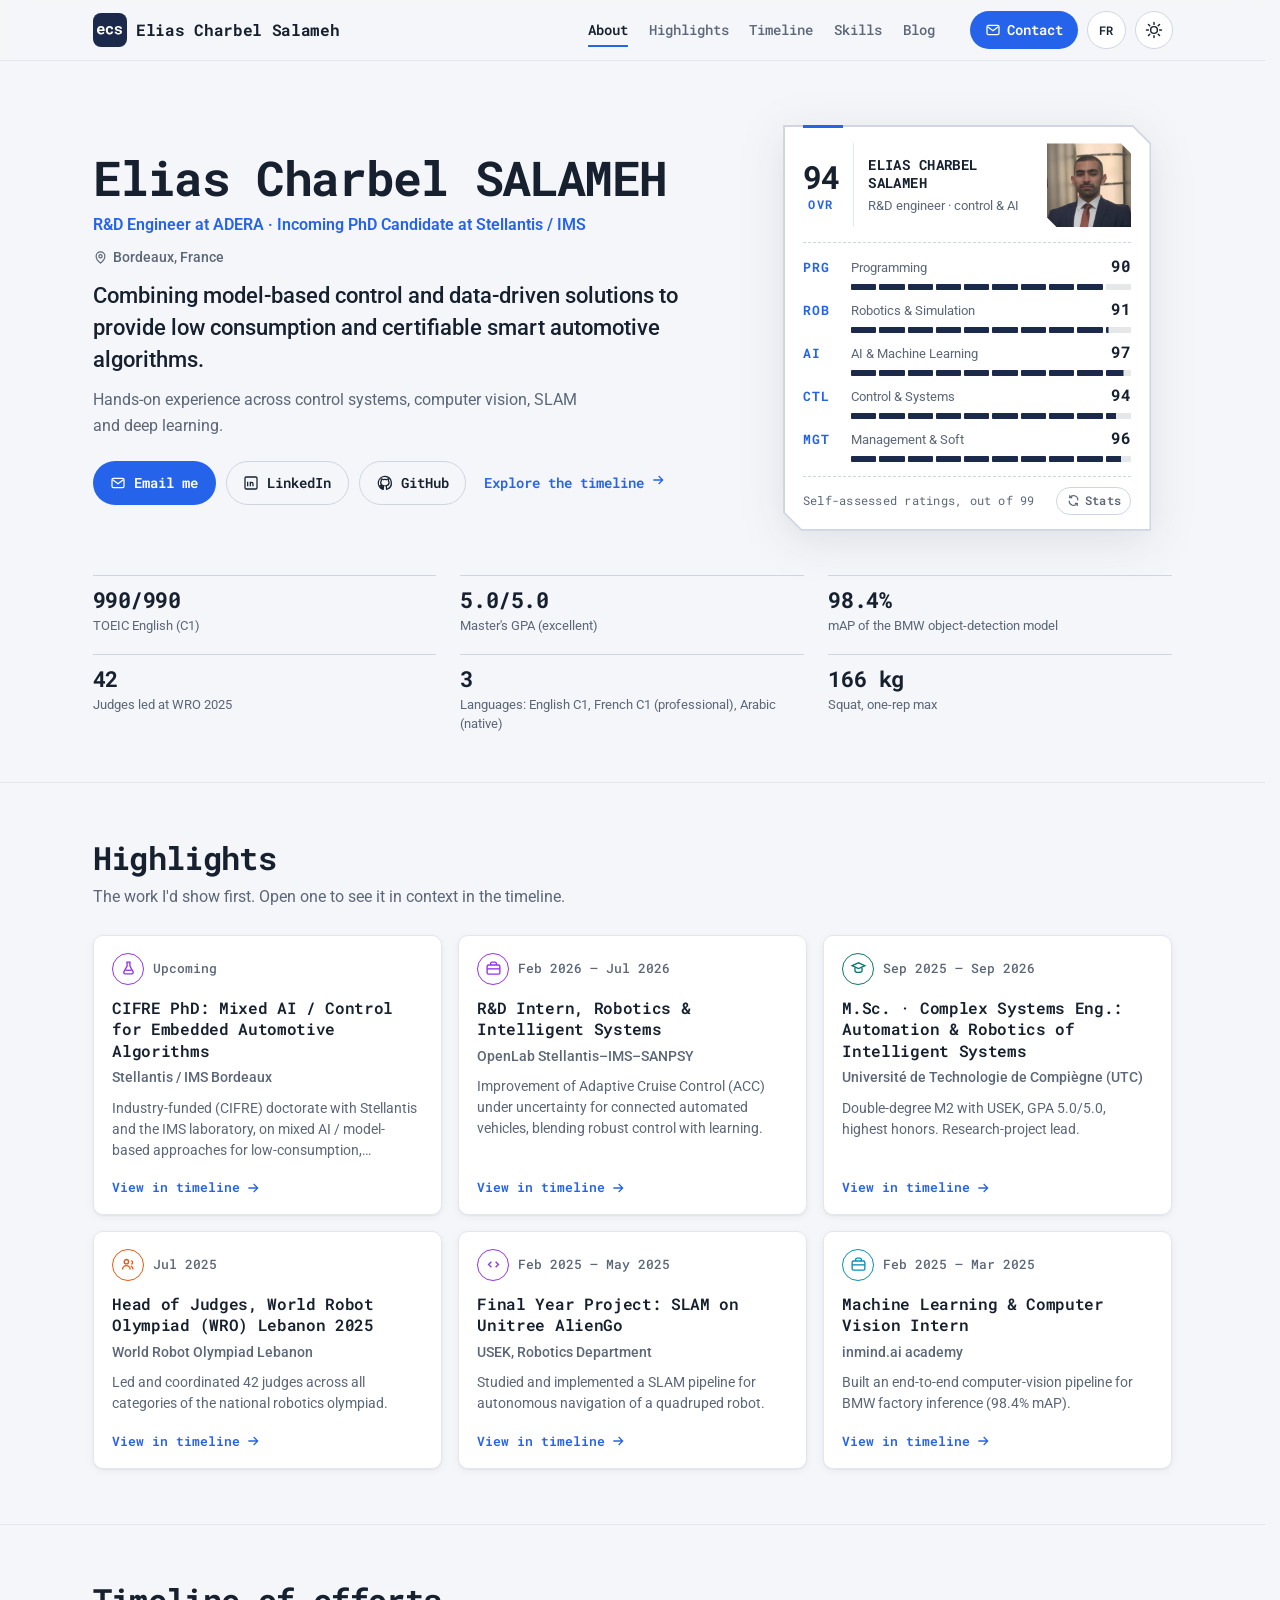
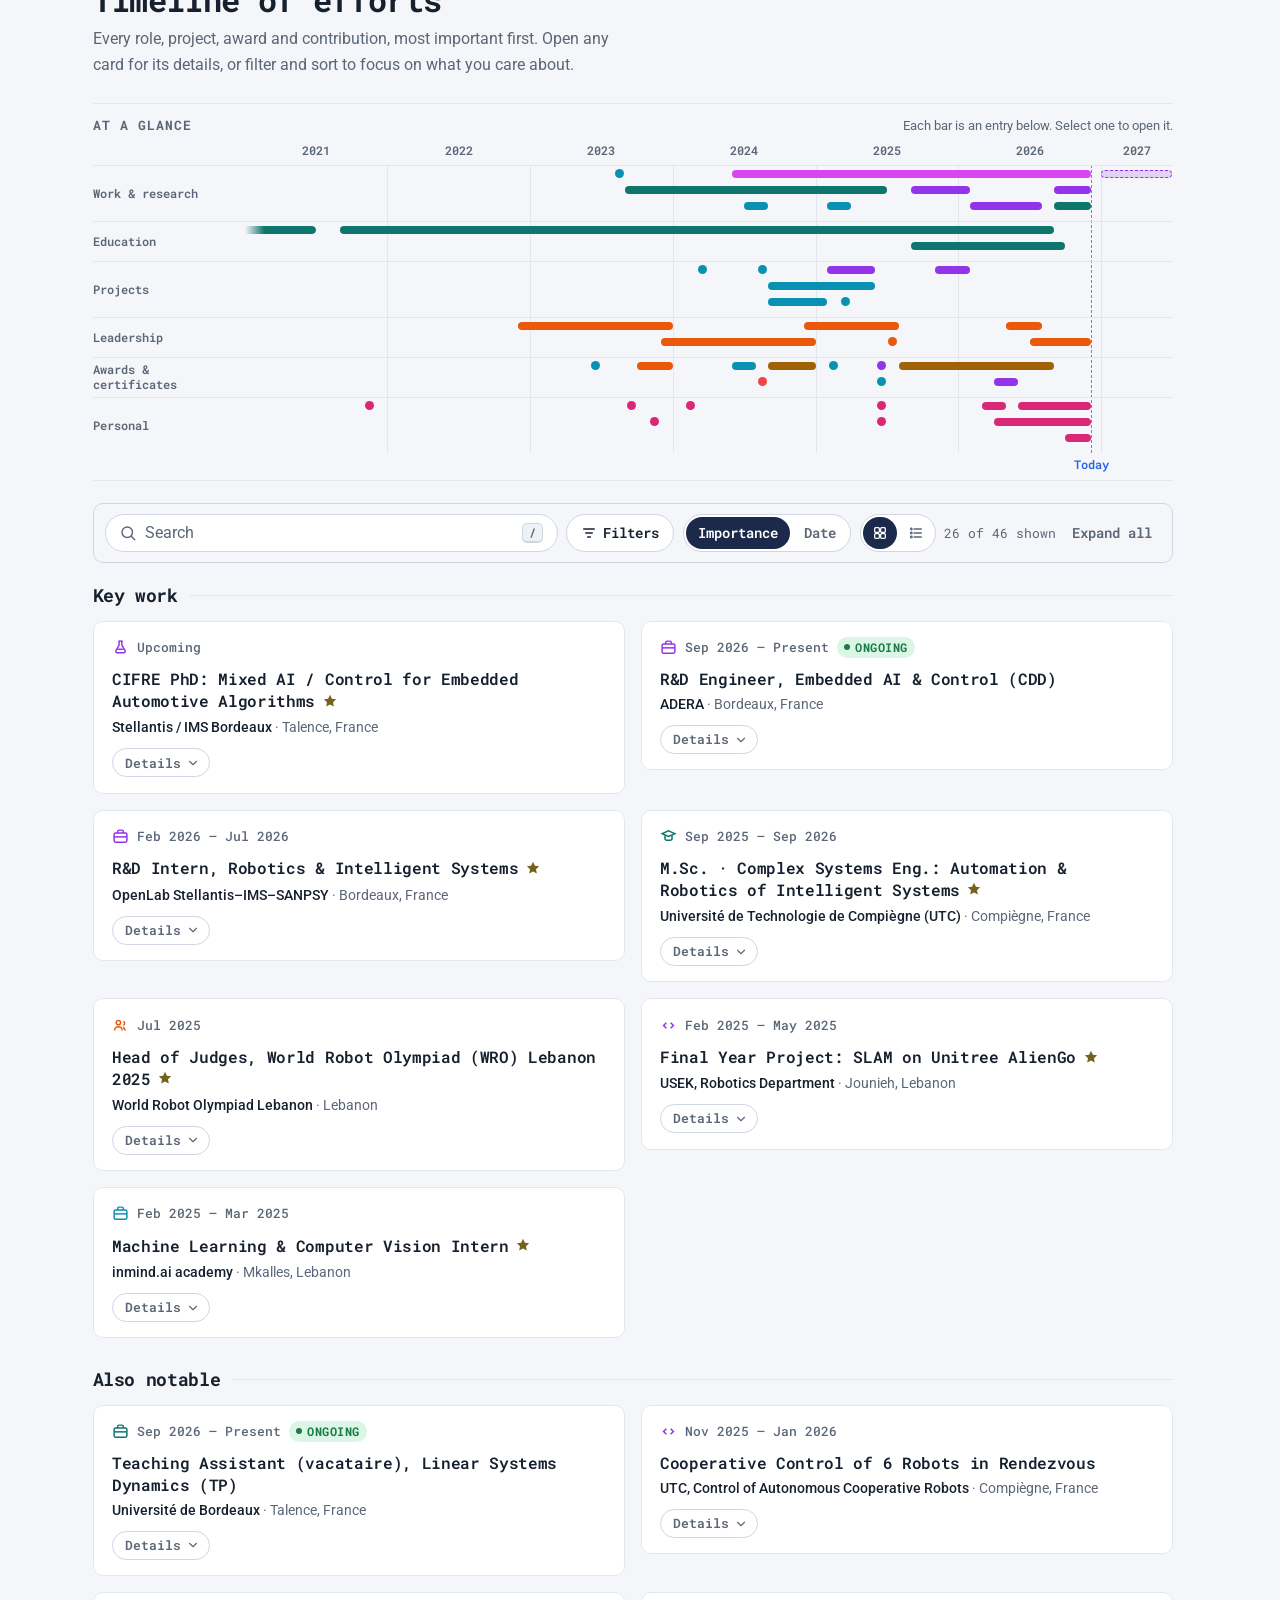
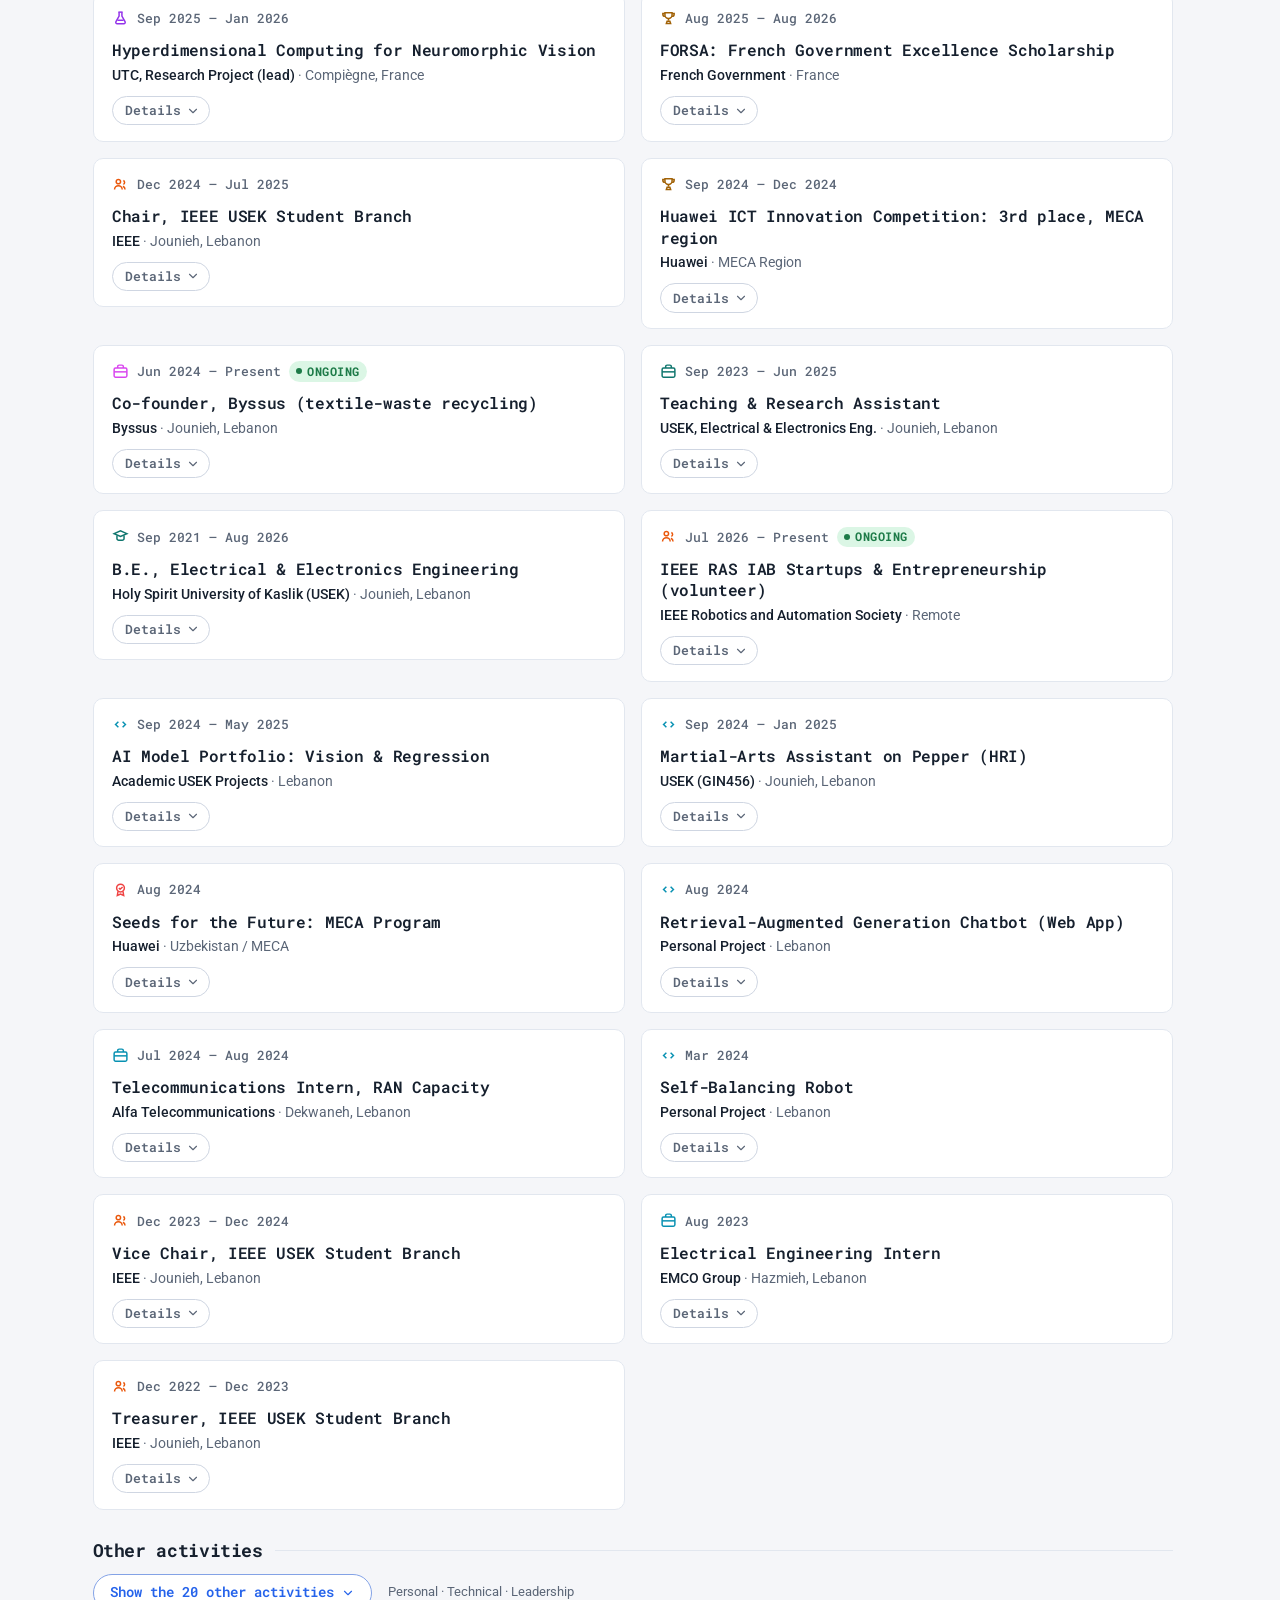
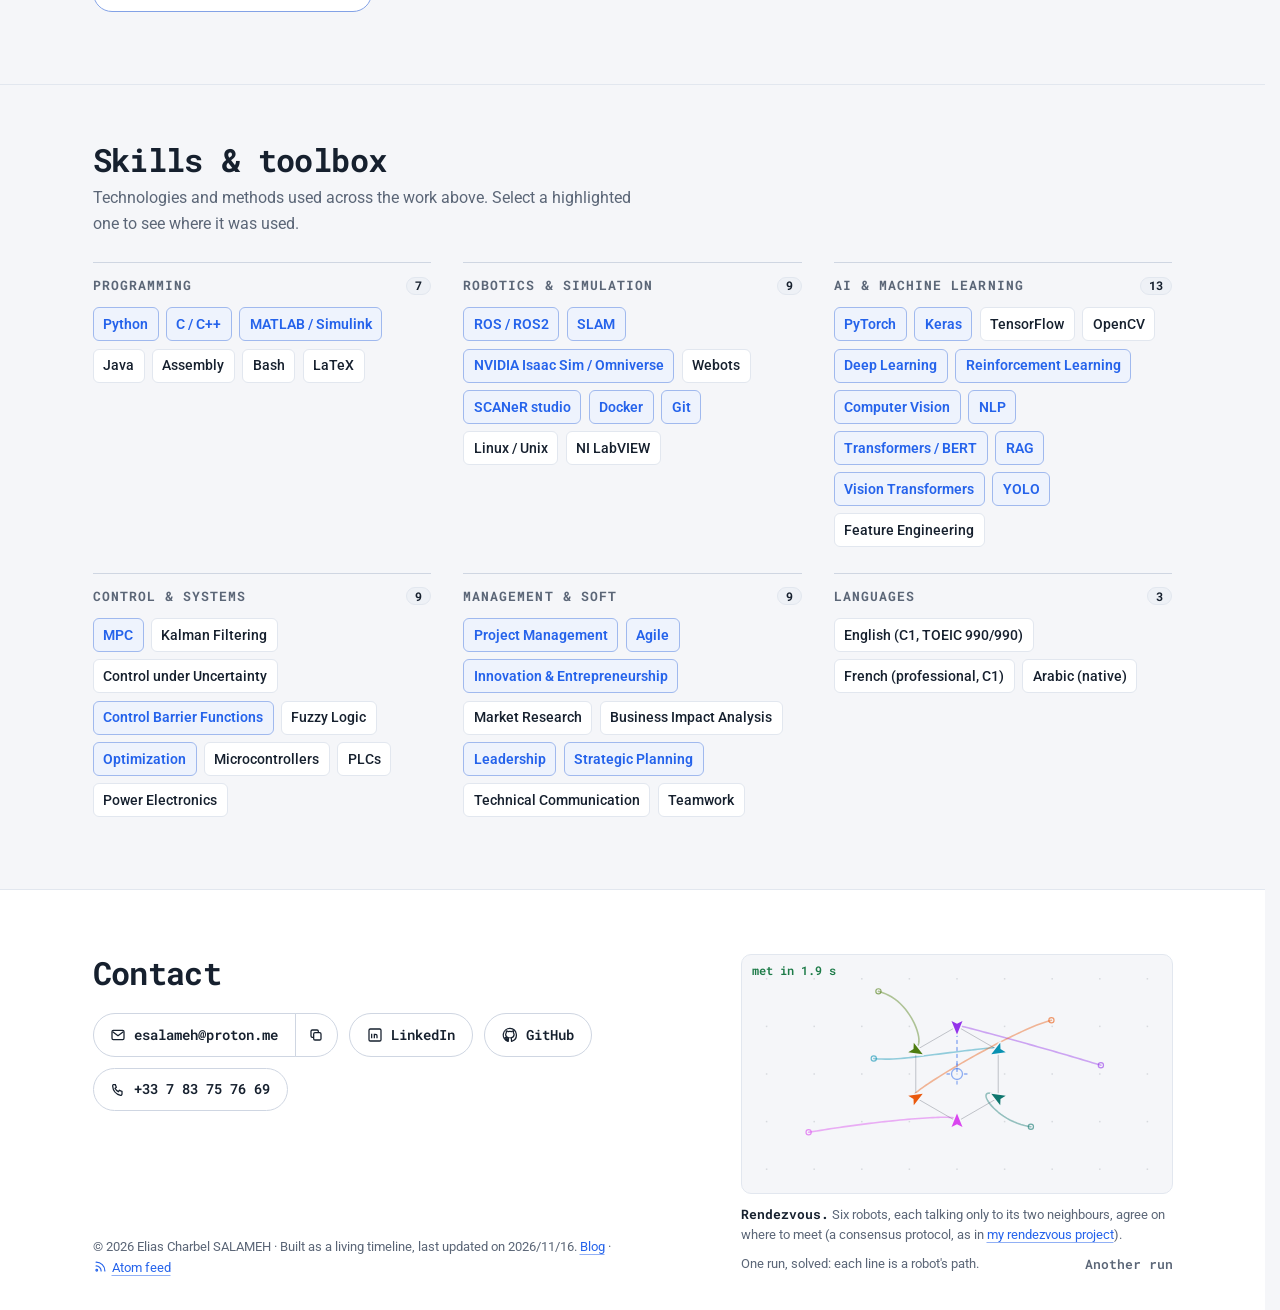
==== commit 4aa32890: "Audit fixes, a turnable player card and a live rendezvous figure Audit fixes: - Underline links insi" ====
--- a/index.html
+++ b/index.html
@@ -25,16 +25,16 @@
   <meta property="og:type" content="profile" />
   <meta property="og:site_name" content="Elias Charbel Salameh" />
   <meta property="og:url" content="https://eliascharbelsalameh.github.io/" />
-  <meta property="og:title" content="Elias Charbel Salameh · R&D Engineer & Incoming CIFRE PhD" />
-  <meta property="og:description" content="R&D engineer at ADERA, incoming CIFRE PhD candidate with Stellantis / IMS. An interactive, filterable timeline of research, engineering, leadership and academic work." />
+  <meta property="og:title" content="Elias Charbel Salameh · R&amp;D Engineer &amp; Incoming CIFRE PhD" />
+  <meta property="og:description" content="R&amp;D engineer at ADERA, incoming CIFRE PhD candidate with Stellantis / IMS. An interactive, filterable timeline of research, engineering, leadership and academic work." />
   <meta property="og:image" content="https://eliascharbelsalameh.github.io/assets/images/og-cover.png" />
   <meta property="og:image:width" content="1200" />
   <meta property="og:image:height" content="630" />
-  <meta property="og:image:alt" content="Elias Charbel Salameh, R&D engineer in control and AI" />
+  <meta property="og:image:alt" content="Elias Charbel Salameh, R&amp;D engineer in control and AI" />
   <meta property="og:locale" content="en_US" />
   <meta name="twitter:card" content="summary_large_image" />
-  <meta name="twitter:title" content="Elias Charbel Salameh · R&D Engineer & Incoming CIFRE PhD" />
-  <meta name="twitter:description" content="R&D engineer at ADERA, incoming CIFRE PhD candidate with Stellantis / IMS. An interactive, filterable timeline of research, engineering, leadership and academic work." />
+  <meta name="twitter:title" content="Elias Charbel Salameh · R&amp;D Engineer &amp; Incoming CIFRE PhD" />
+  <meta name="twitter:description" content="R&amp;D engineer at ADERA, incoming CIFRE PhD candidate with Stellantis / IMS. An interactive, filterable timeline of research, engineering, leadership and academic work." />
   <meta name="twitter:image" content="https://eliascharbelsalameh.github.io/assets/images/og-cover.png" />
 
   <!-- Structured data for search engines (schema.org Person, WebSite and
@@ -235,7 +235,7 @@
     })();
   </script>
 </head>
-<body class="page-home">
+<body>
   <!-- Intro splash: "ecs" in Roboto Mono Bold, as vector outlines (so it can't
        flash a fallback font), drawn, filled and extruded by CSS (styles.css,
        "Intro splash"), then flown into the header's brand mark (the script at
@@ -322,8 +322,6 @@
          with the interactive version. Don't edit inside them: edit data.js and
          run `node tools/build.mjs`. -->
     <section class="hero" id="about">
-      <!-- the rover that maps the hero and drives where you point (assets/js/rover.js) -->
-      <canvas class="hero-fx" id="hero-fx" aria-hidden="true"></canvas>
       <div class="wrap hero-inner">
         <div class="hero-text">
           <!-- build:hero -->
@@ -805,7 +803,6 @@
       <div class="footer-cta">
         <h2 data-i18n="contact_h">Contact</h2>
         <!-- <p class="section-sub">Open to research-engineering roles in the robotics, control &amp; AI fields, and a CIFRE industrial PhD.</p> -->
-        <p class="footer-lead" data-i18n="contact_sub">Steady state reached. Let's talk.</p>
         <div class="footer-links" id="footer-links">
           <!-- build:footer -->
           <a class="btn btn-ghost" href="mailto:esalameh@proton.me">esalameh@proton.me</a>
@@ -814,57 +811,22 @@
           <a class="btn btn-ghost" href="tel:+33783757669">+33 7 83 75 76 69</a>
           <!-- /build:footer -->
         </div>
-        <span class="sr-only" id="copy-status" role="status"></span>
       </div>
-      <!-- The page ends on a step response, the textbook picture of a control
-           loop: the output overshoots, rings and settles on its setpoint
-           (an underdamped second-order system, zeta = 0.3), drawn as you
-           scroll to it (styles.css "Footer finale"). A picture, so hidden
-           from assistive tech. -->
-      <figure class="settle" aria-hidden="true">
-        <svg viewBox="0 0 600 178" focusable="false">
-          <path class="settle-axis" d="M8 158H592M8 158V18"/>
-          <rect class="settle-band" x="262" y="56" width="330" height="4"/>
-          <path class="settle-ref" d="M8 58H592"/>
-          <path class="settle-ts" d="M262 60V158"/>
-          <path class="settle-y" pathLength="1" d="M8.0 158.0 L12.2 156.3 L16.3 151.7 L20.5 144.4 L24.7 135.1 L28.9 124.3 L33.0 112.5 L37.2 100.1 L41.4 87.7 L45.5 75.6 L49.7 64.2 L53.9 53.8 L58.1 44.7 L62.2 36.9 L66.4 30.7 L70.6 26.0 L74.7 22.8 L78.9 21.1 L83.1 20.8 L87.3 21.7 L91.4 23.8 L95.6 26.7 L99.8 30.3 L103.9 34.5 L108.1 38.9 L112.3 43.6 L116.5 48.2 L120.6 52.6 L124.8 56.8 L129.0 60.5 L133.1 63.8 L137.3 66.5 L141.5 68.7 L145.7 70.3 L149.8 71.3 L154.0 71.8 L158.2 71.8 L162.3 71.3 L166.5 70.5 L170.7 69.3 L174.9 67.9 L179.0 66.3 L183.2 64.6 L187.4 62.9 L191.5 61.2 L195.7 59.6 L199.9 58.1 L204.1 56.7 L208.2 55.6 L212.4 54.6 L216.6 53.8 L220.7 53.3 L224.9 53.0 L229.1 52.8 L233.3 52.9 L237.4 53.1 L241.6 53.5 L245.8 53.9 L249.9 54.5 L254.1 55.1 L258.3 55.7 L262.5 56.3 L266.6 57.0 L270.8 57.6 L275.0 58.1 L279.1 58.6 L283.3 59.0 L287.5 59.4 L291.7 59.6 L295.8 59.8 L300.0 59.9 L304.2 59.9 L308.3 59.9 L312.5 59.8 L316.7 59.6 L320.9 59.5 L325.0 59.3 L329.2 59.0 L333.4 58.8 L337.5 58.6 L341.7 58.3 L345.9 58.1 L350.1 57.9 L354.2 57.7 L358.4 57.6 L362.6 57.5 L366.7 57.4 L370.9 57.3 L375.1 57.3 L379.3 57.3 L383.4 57.3 L387.6 57.3 L391.8 57.4 L395.9 57.5 L400.1 57.6 L404.3 57.6 L408.5 57.7 L412.6 57.8 L416.8 57.9 L421.0 58.0 L425.1 58.1 L429.3 58.1 L433.5 58.2 L437.7 58.2 L441.8 58.2 L446.0 58.3 L450.2 58.3 L454.3 58.3 L458.5 58.3 L462.7 58.2 L466.9 58.2 L471.0 58.2 L475.2 58.2 L479.4 58.1 L483.5 58.1 L487.7 58.1 L491.9 58.0 L496.1 58.0 L500.2 58.0 L504.4 58.0 L508.6 57.9 L512.7 57.9 L516.9 57.9 L521.1 57.9 L525.3 57.9 L529.4 57.9 L533.6 57.9 L537.8 57.9 L541.9 57.9 L546.1 57.9 L550.3 57.9 L554.5 58.0 L558.6 58.0 L562.8 58.0 L567.0 58.0 L571.1 58.0 L575.3 58.0 L579.5 58.0 L583.7 58.0 L587.8 58.0 L592.0 58.0"/>
-          <circle class="settle-end" cx="592" cy="58" r="4"/>
-          <text class="settle-lbl" x="592" y="48" text-anchor="end">r(t) = 1</text>
-          <text class="settle-lbl settle-lbl-y" x="84" y="14">y(t)</text>
-          <text class="settle-lbl settle-lbl-ts" x="262" y="174" text-anchor="middle">t<tspan dy="2" font-size="8">s</tspan></text>
-          <text class="settle-lbl" x="592" y="174" text-anchor="end">±2%</text>
-        </svg>
+      <!-- The rendezvous: a live figure of six robots agreeing on where to
+           meet (app.js "THE RENDEZVOUS", styles.css "The rendezvous"). Drawn
+           by app.js, which also writes its caption; it stays hidden without
+           JavaScript. -->
+      <figure class="rdv" id="rendezvous" hidden>
+        <div class="rdv-plot"></div>
+        <figcaption class="rdv-cap"></figcaption>
       </figure>
       <p class="footer-note">
         <span class="footer-js"><span id="footer-copy"></span> · <span id="footer-built"></span> <span id="footer-date"></span>.</span>
         <a href="blog/" data-i18n="nav_blog">Blog</a> ·
         <a class="feed-link" href="blog/feed.xml"><svg viewBox="0 0 24 24" width="15" height="15" aria-hidden="true"><path d="M5 5a14 14 0 0 1 14 14M5 11a8 8 0 0 1 8 8" stroke-linecap="round"/><circle cx="6" cy="18" r="1.3"/></svg><span data-i18n="feed">Atom feed</span></a>
-        <span class="term-open-wrap" hidden>·
-          <button class="term-open" id="term-open" type="button" aria-haspopup="dialog"><span class="term-prompt" aria-hidden="true">&gt;_</span><span data-i18n="term_open">Terminal</span><kbd aria-hidden="true">`</kbd></button>
-        </span>
       </p>
     </div>
   </footer>
-
-  <!-- The terminal (app.js "TERMINAL"): opened from the footer's ">_ Terminal"
-       button or the ` key. A modal dialog: Esc or the close button closes it
-       and focus goes back where it was. Its output is a polite live region. -->
-  <dialog class="term" id="term" aria-labelledby="term-title">
-    <div class="term-win">
-      <div class="term-bar">
-        <span class="term-lights" aria-hidden="true"><i></i><i></i><i></i></span>
-        <h2 class="term-title" id="term-title">visitor@ecs: ~</h2>
-        <button class="term-x" id="term-x" type="button" aria-label="Close the terminal" title="Close the terminal" data-i18n-aria="term_close" data-i18n-title="term_close">
-          <svg viewBox="0 0 24 24" width="16" height="16" aria-hidden="true"><path d="M6 6l12 12M18 6L6 18" stroke-linecap="round"/></svg>
-        </button>
-      </div>
-      <div class="term-out" id="term-out" role="log" aria-live="polite" tabindex="0" aria-label="Terminal output" data-i18n-aria="term_out"></div>
-      <form class="term-line" id="term-form">
-        <label class="term-ps1" for="term-in"><span aria-hidden="true">visitor@ecs:~$</span><span class="sr-only" data-i18n="term_label">Command</span></label>
-        <input class="term-in" id="term-in" type="text" autocomplete="off" autocapitalize="off" autocorrect="off" spellcheck="false" enterkeyhint="send" />
-      </form>
-    </div>
-  </dialog>
 
   <!-- Back to top: revealed by app.js once you've scrolled past the hero -->
   <button class="to-top" id="to-top" type="button" aria-label="Back to top" title="Back to top" data-i18n-aria="to_top" data-i18n-title="to_top" hidden>
@@ -954,6 +916,5 @@
   <!-- Data first, then the app that renders it (deferred scripts run in order) -->
   <script src="assets/js/data.js" defer></script>
   <script src="assets/js/app.js" defer></script>
-  <script src="assets/js/rover.js" defer></script>
 </body>
 </html>
--- a/assets/css/styles.css
+++ b/assets/css/styles.css
@@ -62,8 +62,6 @@
   /* the light that follows the mouse over a Highlights tile: at its brightest,
      the faintest text on a tile keeps 4.5:1 with any category colour */
   --glow: 8%;
-  /* the dot grid under every page ("Grid paper") */
-  --grid-dot: color-mix(in srgb, var(--text) 10%, transparent);
 
   --shadow-sm: 0 1px 2px rgba(16, 28, 46, .06), 0 2px 8px rgba(16, 28, 46, .05);
   --shadow-md: 0 6px 22px rgba(16, 28, 46, .10);
@@ -99,7 +97,6 @@
   --accent-ink: #0d1220;
   --ink-mix: 55%;
   --glow: 13%;
-  --grid-dot: color-mix(in srgb, var(--text) 8%, transparent);
   --shadow-sm: 0 1px 2px rgba(0, 0, 0, .3), 0 2px 10px rgba(0, 0, 0, .25);
   --shadow-md: 0 8px 28px rgba(0, 0, 0, .4);
   --shadow-lift: 0 28px 60px -16px rgba(0, 0, 0, .7), 0 10px 24px -10px rgba(0, 0, 0, .5);
@@ -133,9 +130,6 @@
 h1, h2, h3, h4 { font-family: var(--font-mono); line-height: 1.2; letter-spacing: -.02em; margin: 0; }
 a { color: var(--accent); text-decoration: none; }
 a:hover { text-decoration: underline; }
-/* links inside a line of text are underlined: next to grey text, colour
-   alone doesn't tell them apart (WCAG 1.4.1) */
-.footer-note a, .section-sub a { text-decoration: underline; text-decoration-thickness: 1px; text-underline-offset: .18em; }
 img { max-width: 100%; display: block; }
 svg { fill: none; stroke: currentColor; stroke-width: 1.9; }
 
@@ -268,9 +262,7 @@
 }
 
 /* -------------------------------- Hero ------------------------------------ */
-.hero { position: relative; isolation: isolate; overflow: clip; padding: clamp(2rem, 5vw, 4rem) 0 clamp(2rem, 4vw, 3rem); }
-/* Hero rover: the canvas assets/js/rover.js draws on, behind everything in the hero */
-.hero-fx { position: absolute; inset: 0; z-index: -1; width: 100%; height: 100%; pointer-events: none; }
+.hero { padding: clamp(2rem, 5vw, 4rem) 0 clamp(2rem, 4vw, 3rem); }
 .hero-inner {
   display: grid; grid-template-columns: minmax(0, 1.5fr) minmax(0, 1fr);
   grid-template-areas: "text visual" "stats stats";
@@ -283,13 +275,6 @@
 }
 .hero-stats { grid-area: stats; }
 .hero-name { font-size: var(--fs-h1); font-weight: 700; letter-spacing: -.035em; line-height: 1.1; margin-bottom: .55rem; }
-/* the name, letter by letter, so it can settle like a split-flap board
-   (app.js flapName). Roboto Mono: every glyph is the same width, so nothing
-   moves while they flip. The sr-only copy is what assistive tech reads, and
-   it stays out of a copy-paste of the visible name. */
-.flap-word { white-space: nowrap; }
-.flap-ch { display: inline-block; transform-origin: 50% 55%; }
-.hero-name .sr-only { -webkit-user-select: none; user-select: none; }
 /* the role, right under the name: who, then what, read as one statement */
 .hero-role {
   margin: 0 0 .6rem; font-weight: 600; font-size: var(--fs-body); line-height: 1.45;
@@ -460,6 +445,56 @@
 @keyframes pa-fill { from { transform: scaleX(0); } }
 .pcard-note {
   margin-top: .9rem; padding-top: .6rem; border-top: 1px dashed var(--border-strong);
+  font-family: var(--font-mono); font-size: var(--fs-micro); line-height: 1.4; letter-spacing: .02em; color: var(--text-muted);
+}
+
+/* The back of the card. Like a trading card's, it carries career numbers
+   where the front has ratings: how many entries the timeline holds, since
+   when, and how many in each lane of the "At a glance" map, all counted by
+   app.js (cardBack). A click on the card, or its Stats button, turns it over
+   (app.js flipCard): it swings edge-on, the faces swap out of sight, and it
+   lands with the reveal's band of light while the numbers tick up. The front
+   keeps the card's size (its parts just turn invisible), and the back is laid
+   over the same area, so turning it never moves the page. The button stays
+   visible on both faces, in the same place, so keyboard focus never drops. */
+.pcard.can-flip { cursor: pointer; }
+.pcard-note, .pb-note { display: flex; align-items: center; gap: .6rem; min-height: calc(28px + .6rem); }
+.pcard-note > span { flex: 1; min-width: 0; }
+.pcard-flip {
+  display: inline-flex; align-items: center; gap: .3rem; flex: none; min-height: 28px; margin: 0;
+  padding: .15rem .55rem .15rem .65rem; border-radius: 999px; cursor: pointer;
+  font-family: var(--font-mono); font-size: var(--fs-micro); font-weight: 600; letter-spacing: .02em;
+  color: var(--text-muted); background: var(--surface); border: 1px solid var(--border-strong);
+  position: relative; z-index: 1;   /* above the back, which is laid over the front */
+  visibility: visible;              /* shown on both faces */
+  transition: color .15s, border-color .15s;
+}
+.pcard-flip:hover, .pcard.can-flip:hover .pcard-flip { color: var(--accent); border-color: color-mix(in srgb, var(--accent) 45%, var(--border)); }
+.pcard-flip svg { width: 13px; height: 13px; stroke-width: 2.1; }
+/* once, after the reveal: the icon turns over, a hint that the card does too */
+.pcard-flip.is-hinting svg { animation: flip-hint .9s var(--ease-out); }
+@keyframes flip-hint { 40% { transform: rotate(-200deg); } to { transform: rotate(-360deg); } }
+.pcard.is-back > .pcard-top, .pcard.is-back > .pcard-attrs, .pcard.is-back > .pcard-note { visibility: hidden; }
+.pcard-back {
+  position: absolute; inset: 1.15rem 1.25rem 1rem; z-index: 0;
+  display: flex; flex-direction: column;
+}
+.pcard-back[hidden] { display: none; }
+.pcard-back .pcard-ovr-lbl { text-transform: uppercase; }
+/* the "ecs" mark where the photo is on the front */
+.pb-mark { display: grid; place-items: center; background: var(--primary); color: var(--primary-ink); }
+.pb-mark svg { width: 64%; height: auto; fill: currentColor; stroke: none; }
+.pb-lanes {
+  list-style: none; margin: 0; padding: .2rem 0; flex: 1;
+  display: grid; grid-template-columns: repeat(2, minmax(0, 1fr)); align-content: center; gap: 1.05rem 1rem;
+}
+.pb-lanes li { display: grid; grid-template-columns: 1rem 2.1ch minmax(0, 1fr); align-items: baseline; column-gap: .5rem; min-width: 0; }
+.pb-ico { align-self: center; display: inline-flex; }
+.pb-ico svg { width: 15px; height: 15px; stroke: var(--accent); stroke-width: 2.1; }
+.pb-num { font-family: var(--font-mono); font-size: var(--fs-title); font-weight: 700; line-height: 1; font-variant-numeric: tabular-nums; text-align: right; }
+.pb-lbl { font-size: var(--fs-meta); line-height: 1.3; color: var(--text-muted); overflow-wrap: break-word; }
+.pb-note {
+  padding-top: .6rem; padding-right: 6.5rem; border-top: 1px dashed var(--border-strong);
   font-family: var(--font-mono); font-size: var(--fs-micro); line-height: 1.4; letter-spacing: .02em; color: var(--text-muted);
 }
 
@@ -1022,150 +1057,92 @@
 .footer-cta h2 { font-size: var(--fs-h2); }
 .footer-links { display: flex; flex-wrap: wrap; gap: .7rem; margin-top: 1.3rem; }
 .footer-note { margin-top: 2.5rem; color: var(--text-muted); font-size: var(--fs-meta); }
-.footer-lead { margin: .55rem 0 0; font-size: var(--fs-lead); font-weight: 500; line-height: 1.4; color: var(--text); }
-
-/* ----------------------------- Footer finale ------------------------------ */
-/* Home page: beside the contact links, a step response (index.html .settle):
-   the output y(t) overshoots, rings and settles on its setpoint, within the
-   ±2% band from t_s on. It draws itself as the footer scrolls into view
-   (tied to the scroll, so it never plays on its own), and the end point
-   lights up as it settles. Where unsupported, or under reduced motion, it's
-   simply there, drawn. */
-.page-home .footer-inner {
-  display: grid; grid-template-columns: minmax(0, 1fr) minmax(0, 1.1fr);
-  gap: 1.5rem clamp(1.5rem, 5vw, 4rem); align-items: center;
-}
-.page-home .footer-note { grid-column: 1 / -1; margin-top: 1.5rem; }
-.settle { margin: 0; color: var(--text-muted); min-width: 0; }
-.settle svg { display: block; width: 100%; height: auto; overflow: visible; }
-.settle-axis { stroke: var(--border-strong); stroke-width: 1.2; }
-.settle-ref, .settle-ts { stroke: var(--text-muted); stroke-width: 1.2; stroke-dasharray: 4 5; opacity: .7; }
-.settle-band { fill: color-mix(in srgb, var(--ok) 26%, transparent); stroke: none; }
-.settle-y { stroke: var(--accent); stroke-width: 2.4; stroke-linejoin: round; stroke-linecap: round; fill: none; }
-.settle-end { fill: var(--accent); stroke: var(--surface); stroke-width: 3; }
-.settle-lbl { fill: var(--text-muted); stroke: none; font-family: var(--font-mono); font-size: 11px; font-weight: 600; }
-.settle-lbl-y { fill: var(--accent); }
-@keyframes settle-draw { from { stroke-dashoffset: 1; } to { stroke-dashoffset: 0; } }
-@keyframes settle-pop { from { opacity: 0; transform: scale(.2); } }
-@supports (animation-timeline: view()) {
-  @media (prefers-reduced-motion: no-preference) {
-    .settle-y { stroke-dasharray: 1 1; animation: settle-draw linear both; animation-timeline: --foot; animation-range: entry 5% entry 85%; }
-    .settle-end, .settle-band, .settle-ts, .settle-lbl-ts {
-      transform-box: fill-box; transform-origin: center;
-      animation: settle-pop linear both; animation-timeline: --foot; animation-range: entry 70% entry 92%;
-    }
+/* links inside a line of text are underlined: the blue alone sits at about
+   1.1:1 against the grey around it, so colour can't be the only cue (WCAG
+   1.4.1). Also the blog's intro lines, which share .section-sub. */
+.footer-note a, .section-sub a {
+  text-decoration: underline; text-decoration-thickness: 1px; text-underline-offset: .22em;
+  text-decoration-color: color-mix(in srgb, currentColor 50%, transparent);
+}
+.footer-note a:hover, .section-sub a:hover { text-decoration-color: currentColor; }
+
+/* the address and its copy button, joined into one pill (app.js renderHero):
+   mailto needs a mail app the visitor may not have set up; copying doesn't */
+.split { display: inline-flex; }
+.split > .btn:first-child { border-top-right-radius: 0; border-bottom-right-radius: 0; }
+.copy-btn {
+  position: relative; margin-left: -1.5px; padding-inline: .8rem;
+  border-top-left-radius: 0; border-bottom-left-radius: 0;
+  transition: background .15s, border-color .2s, color .2s;
+}
+.copy-btn svg { display: block; }
+.copy-btn .ico-check { display: none; }
+.copy-btn.is-copied { color: color-mix(in srgb, var(--ok) var(--ink-mix), var(--text)); border-color: color-mix(in srgb, var(--ok) 60%, var(--border-strong)); }
+.copy-btn.is-copied .ico-copy { display: none; }
+.copy-btn.is-copied .ico-check { display: block; }
+/* the tick draws itself, and a small "Copied" rises over the button; both
+   sit outside the row's flow, so nothing beside it moves */
+.copy-btn .ico-check path { stroke-dasharray: 1 1; stroke-dashoffset: 0; }
+.copy-btn.is-copied .ico-check path { animation: tick-draw .34s var(--ease-out) .04s both; }
+@keyframes tick-draw { from { stroke-dashoffset: 1; } }
+.copy-btn::after {
+  content: attr(data-done); position: absolute; left: 50%; bottom: calc(100% + 6px);
+  padding: .2rem .5rem; border-radius: 6px; white-space: nowrap; pointer-events: none;
+  font-family: var(--font-mono); font-size: var(--fs-micro); font-weight: 600;
+  background: var(--primary); color: var(--primary-ink);
+  opacity: 0; transform: translate(-50%, 4px);
+}
+.copy-btn.is-copied::after { animation: copied-tip 1.7s var(--ease-out) both; }
+@keyframes copied-tip {
+  0%   { opacity: 0; transform: translate(-50%, 4px); }
+  14%, 78% { opacity: 1; transform: translate(-50%, 0); }
+  100% { opacity: 0; transform: translate(-50%, 0); }
+}
+
+/* ---------------------------- The rendezvous ------------------------------ */
+/* Beside Contact, a live figure (app.js, "THE RENDEZVOUS"): six robots that
+   agree on where to meet. A plot well on the page's own background, the
+   canvas filling it, a stopwatch in its corner and a caption under it, like
+   a figure in a paper. On wide screens it takes the right-hand column, next
+   to the contact links; below 861px it follows them. app.js unhides it and
+   marks the footer .has-rdv. */
+@media (min-width: 861px) {
+  .footer-inner.has-rdv {
+    display: grid; grid-template-columns: minmax(0, 1fr) minmax(0, 27rem); grid-template-rows: auto 1fr;
+    grid-template-areas: "cta fig" "note fig"; column-gap: clamp(2rem, 5vw, 4rem);
   }
-}
-@media (max-width: 860px) {
-  .page-home .footer-inner { grid-template-columns: minmax(0, 1fr); }
-  .settle { max-width: 34rem; }
-}
-
-/* the e-mail address and its copy button, one split pill */
-.mail-pair { display: inline-flex; }
-.mail-pair .btn:first-child { border-top-right-radius: 0; border-bottom-right-radius: 0; border-right-width: 0; }
-.copy-btn {
-  position: relative; padding-inline: .8rem; border-top-left-radius: 0; border-bottom-left-radius: 0;
-}
-.copy-btn svg { transition: transform .25s var(--ease-out), opacity .2s; }
-.copy-btn .ico-done { position: absolute; left: 50%; top: 50%; margin: -8px 0 0 -8px; opacity: 0; transform: scale(.4); color: var(--ok); }
-.copy-btn.is-done .ico-copy { opacity: 0; transform: scale(.4); }
-.copy-btn.is-done .ico-done { opacity: 1; transform: none; }
-/* "Copied", floating up over the button for a moment (the status region says it to assistive tech) */
-.copy-btn::after {
-  content: attr(data-done); position: absolute; left: 50%; bottom: calc(100% + 8px); translate: -50% 4px;
-  padding: .2rem .55rem; border-radius: 999px; white-space: nowrap; pointer-events: none;
-  background: var(--primary); color: var(--primary-ink); font-size: var(--fs-micro); font-weight: 700;
-  opacity: 0; transition: opacity .2s var(--ease), translate .3s var(--ease-out);
-}
-.copy-btn.is-done::after { opacity: 1; translate: -50% 0; }
-
-/* the way into the terminal (footer) */
-.term-open-wrap[hidden] { display: none; }
-.term-open {
-  display: inline-flex; align-items: center; gap: .4rem; min-height: 28px; padding: .1rem .2rem;
-  background: none; border: 0; color: var(--accent); cursor: pointer;
-  font-family: var(--font-mono); font-size: var(--fs-meta); font-weight: 600;
-  text-decoration: underline; text-decoration-thickness: 1px; text-underline-offset: .18em;
-}
-.term-open .term-prompt { text-decoration: none; }
-.term-open kbd {
-  font-family: var(--font-mono); font-size: var(--fs-micro); line-height: 1; color: var(--text-muted);
-  background: var(--surface-2); border: 1px solid var(--border-strong); border-bottom-width: 2px; border-radius: 5px; padding: .12rem .34rem;
-}
-@media (hover: none) { .term-open kbd { display: none; } }
-
-/* -------------------------------- Terminal -------------------------------- */
-/* A real little shell over the page (app.js "TERMINAL"): commands read the
-   same data.js as the page. It is dark in both themes, like a terminal, in
-   its own fixed colours, every one 4.5:1 or better on its background. */
-.term {
-  --t-bg: #0a0f1c; --t-bar: #141b2d; --t-fg: #dbe5ff; --t-dim: #8d9bb8; --t-acc: #82a8ff;
-  --t-ok: #4ade80; --t-err: #fb8c8c; --t-warn: #facc15;
-  width: min(44rem, calc(100vw - 2rem)); max-height: min(34rem, calc(100dvh - 2rem));
-  padding: 0; border: 1px solid #2a3550; border-radius: 12px; background: var(--t-bg); color: var(--t-fg);
-  box-shadow: 0 30px 80px -20px rgba(0, 0, 0, .65), 0 0 0 1px rgba(255, 255, 255, .03);
-  overflow: hidden;
-}
-.term::backdrop { background: rgba(5, 8, 16, .55); -webkit-backdrop-filter: blur(3px); backdrop-filter: blur(3px); }
-.term-win { display: flex; flex-direction: column; height: min(34rem, calc(100dvh - 2rem)); }
-.term-bar { display: flex; align-items: center; gap: .8rem; padding: .55rem .6rem .55rem .9rem; background: var(--t-bar); border-bottom: 1px solid #222c44; }
-.term-lights { display: inline-flex; gap: 6px; }
-.term-lights i { width: 11px; height: 11px; border-radius: 50%; background: #ff5f57; }
-.term-lights i:nth-child(2) { background: #febc2e; }
-.term-lights i:nth-child(3) { background: #28c840; }
-.term-title { flex: 1; margin: 0; text-align: center; font-size: var(--fs-meta); font-weight: 600; letter-spacing: .02em; color: var(--t-dim); }
-.term-x {
-  display: grid; place-items: center; width: 32px; height: 32px; border-radius: 8px; flex: none; cursor: pointer;
-  background: none; border: 0; color: var(--t-dim);
-}
-.term-x:hover { background: rgba(255, 255, 255, .08); color: var(--t-fg); }
-.term :focus-visible { outline-color: var(--t-acc); }
-.term-out {
-  flex: 1; overflow-y: auto; padding: .9rem 1.1rem .4rem; overscroll-behavior: contain;
-  font-family: var(--font-mono); font-size: var(--fs-ui); line-height: 1.6;
-  scrollbar-color: #36425e var(--t-bg);
-}
-.term-l { margin: 0; white-space: pre-wrap; overflow-wrap: anywhere; }
-.term-l.is-in { animation: term-in .18s var(--ease-out); }
-@keyframes term-in { from { opacity: 0; transform: translateY(3px); } }
-.term-cmd { color: var(--t-fg); }
-.term-cmd .term-ps { color: var(--t-ok); }
-.term-dim { color: var(--t-dim); }
-.term-acc { color: var(--t-acc); }
-.term-ok { color: var(--t-ok); }
-.term-err { color: var(--t-err); }
-.term-warn { color: var(--t-warn); }
-.term-out a { color: var(--t-acc); text-decoration: underline; text-underline-offset: .18em; }
-/* the ratings, as bars ("skills") */
-.term-meter {
-  display: inline-block; width: 12ch; height: .55em; vertical-align: .05em; border-radius: 2px;
-  background: linear-gradient(90deg, var(--t-acc) calc(var(--v) * 1%), #26314b 0);
-}
-.term-line { display: flex; align-items: center; gap: .6rem; padding: .55rem 1.1rem .9rem; font-family: var(--font-mono); font-size: var(--fs-ui); }
-.term-ps1 { color: var(--t-ok); white-space: nowrap; }
-.term-in {
-  flex: 1; min-width: 0; border: 0; outline: none; background: none; padding: .25rem 0;
-  color: var(--t-fg); caret-color: var(--t-acc); font-family: var(--font-mono); font-size: var(--fs-ui);
-}
-.term:not([open]) { display: none; }
-@media (prefers-reduced-motion: no-preference) {
-  .term[open] { animation: term-open .32s var(--ease-out); }
-  .term[open]::backdrop { animation: fade-in .3s var(--ease); }
-}
-@keyframes term-open { from { opacity: 0; transform: translateY(14px) scale(.97); } }
-@media (max-width: 560px) {
-  .term-out, .term-line { font-size: var(--fs-meta); }
-  .term-ps1 { display: none; }
-  .term-line::before { content: "$"; color: var(--t-ok); }
-}
-
-/* ------------------------------ Page changes ------------------------------ */
-/* moving between the home page and the blog cross-fades instead of flashing
-   white (a cross-document view transition; browsers without them just load) */
-@media (prefers-reduced-motion: no-preference) {
-  @view-transition { navigation: auto; }
-}
+  .has-rdv .footer-cta { grid-area: cta; }
+  .has-rdv .rdv { grid-area: fig; margin: 0; }
+  .has-rdv .footer-note { grid-area: note; align-self: end; margin-bottom: 0; }
+}
+.rdv { margin: 2.25rem 0 0; }
+.rdv[hidden] { display: none; }
+.rdv-plot {
+  position: relative; height: 15rem; overflow: hidden;
+  background: var(--bg); border: 1px solid var(--border); border-radius: var(--radius);
+  cursor: crosshair; touch-action: manipulation; -webkit-user-select: none; user-select: none;
+  -webkit-tap-highlight-color: transparent;
+}
+.rdv.is-still .rdv-plot { cursor: pointer; }
+.rdv-canvas { position: absolute; inset: 0; display: block; width: 100%; height: 100%; }
+.rdv-read {
+  position: absolute; left: .65rem; top: .45rem; pointer-events: none;
+  font-family: var(--font-mono); font-size: var(--fs-micro); font-weight: 600; line-height: 1.4;
+  font-variant-numeric: tabular-nums; color: var(--text-muted);
+  transition: color .3s var(--ease);
+}
+.rdv-read.is-met { color: color-mix(in srgb, var(--ok) var(--ink-mix), var(--text)); }
+.rdv-cap { margin-top: .65rem; font-size: var(--fs-meta); line-height: 1.55; color: var(--text-muted); }
+.rdv-cap p { margin: 0; }
+.rdv-cap b { font-family: var(--font-mono); font-weight: 700; color: var(--text); }
+.rdv-cap a {
+  text-decoration: underline; text-decoration-thickness: 1px; text-underline-offset: .22em;
+  text-decoration-color: color-mix(in srgb, currentColor 50%, transparent);
+}
+.rdv-cap a:hover { text-decoration-color: currentColor; }
+.rdv-hint { display: flex; flex-wrap: wrap; align-items: center; justify-content: space-between; gap: .1rem .8rem; margin-top: .3rem !important; }
+.rdv-btn { margin-right: -.5rem; font-size: var(--fs-meta); }
+@media (max-width: 560px) { .rdv-plot { height: 12.5rem; } }
 
 /* ----------------------------- Highlights --------------------------------- */
 /* the featured links: the one card type that stays raised (border + shadow) */
@@ -1215,23 +1192,6 @@
 }
 .hl-go-ico { display: inline-flex; transition: transform .25s var(--ease-out); }
 .hl-tile:hover .hl-go-ico { transform: translateX(4px); }
-/* with a mouse, a tile also tips toward the pointer, like the player card,
-   and a light runs round its border where the pointer is (app.js
-   initSpotlight sets --mx / --my and the tilt) */
-.hl-tile::after {
-  content: ""; position: absolute; inset: -1px; z-index: 1; padding: 1px; border-radius: inherit; pointer-events: none;
-  background: radial-gradient(11rem circle at var(--mx, 50%) var(--my, 0%), var(--cat), transparent 70%);
-  -webkit-mask: linear-gradient(#000 0 0) content-box, linear-gradient(#000 0 0);
-  -webkit-mask-composite: xor;
-          mask: linear-gradient(#000 0 0) content-box exclude, linear-gradient(#000 0 0);
-  opacity: 0; transition: opacity .35s var(--ease);
-}
-@media (hover: hover) and (pointer: fine) {
-  .hl-grid { perspective: 1300px; }
-  .hl-tile { transition: rotate .6s var(--ease-out), box-shadow .2s var(--ease), border-color .2s; }
-  .hl-tile.is-tilting { transition: rotate .12s linear, box-shadow .2s var(--ease), border-color .2s; }
-  .hl-tile:hover::after { opacity: 1; }
-}
 
 /* ----------------------------- Career map --------------------------------- */
 /* sits on the page background between two hairlines: no box of its own */
@@ -1314,23 +1274,6 @@
 }
 .map-tip strong { display: block; font-family: var(--font-mono); margin-bottom: .1rem; }
 .map-tip span { opacity: .8; }
-/* The time scrubber (app.js initScrub): with a mouse over the map, a
-   playhead follows the pointer along the time axis, naming the month and
-   how many entries were running then; those light up, the rest dim. */
-.map-scrub { grid-column: 2; position: relative; z-index: 3; pointer-events: none; opacity: 0; transition: opacity .2s var(--ease); }
-.map.is-scrub .map-scrub { opacity: 1; }
-.map-scrub-line {
-  position: absolute; top: 1.4rem; bottom: 1.3rem; left: var(--sx, 0); width: 1.5px; margin-left: -.75px;
-  background: var(--accent); box-shadow: 0 0 10px color-mix(in srgb, var(--accent) 65%, transparent);
-}
-.map-scrub-tag {
-  position: absolute; top: .05rem; left: var(--sx, 0); transform: translateX(var(--tx, -50%));
-  padding: .08rem .5rem; border-radius: 999px; white-space: nowrap;
-  background: var(--accent); color: var(--accent-ink);
-  font-family: var(--font-mono); font-size: var(--fs-micro); font-weight: 700; font-variant-numeric: tabular-nums;
-}
-.map.is-scrub .map-mark { opacity: .2; }
-.map.is-scrub .map-mark.is-live { opacity: 1; box-shadow: 0 0 0 2px var(--bg), 0 0 12px color-mix(in srgb, var(--c) 70%, transparent); }
 
 /* ---------------------------- Back to top --------------------------------- */
 .to-top {
@@ -1372,80 +1315,6 @@
 /* small feed link (footer of every page) */
 .feed-link { white-space: nowrap; }
 .feed-link svg { display: inline-block; vertical-align: -2px; margin-right: .25rem; }
-
-/* ------------------------------- Grid paper ------------------------------- */
-/* A faint dot grid under every page, like engineering paper; with a mouse,
-   the dots around the pointer light up in the accent colour (app.js /
-   site.js move .grid-glow and line its dots up with the grid). Both sit
-   under all content, too faint and fine to cost any text its contrast, and
-   nothing moves unless the pointer does. */
-body::before {
-  content: ""; position: fixed; inset: 0; z-index: -1; pointer-events: none;
-  background-image: radial-gradient(circle at 12px 12px, var(--grid-dot) 1px, transparent 1.6px);
-  background-size: 24px 24px;
-}
-.grid-glow {
-  --s: 380px;
-  position: fixed; left: calc(var(--s) / -2); top: calc(var(--s) / -2); z-index: -1;
-  width: var(--s); height: var(--s); pointer-events: none;
-  background-image: radial-gradient(circle at 12px 12px, color-mix(in srgb, var(--accent) 75%, transparent) 1.2px, transparent 1.8px);
-  background-size: 24px 24px;
-  -webkit-mask-image: radial-gradient(closest-side, #000, rgba(0, 0, 0, .35) 55%, transparent);
-          mask-image: radial-gradient(closest-side, #000, rgba(0, 0, 0, .35) 55%, transparent);
-  opacity: 0; transition: opacity .4s var(--ease); will-change: transform;
-}
-.grid-glow.is-on { opacity: 1; }
-
-/* ---------------------------- Section headings ---------------------------- */
-/* Home page: each section's heading carries its number (01, 02…, counted
-   by CSS, so a hidden section drops out), and is typed onto the page as it
-   scrolls in: a block cursor runs across it, revealing it, then goes. It is
-   tied to the scroll position, so nothing plays on its own; where that
-   isn't supported, or under reduced motion, the headings are simply there. */
-.page-home { counter-reset: sec; }
-.page-home .section-head h2, .page-home .footer-cta h2 { counter-increment: sec; position: relative; width: fit-content; max-width: 100%; }
-.page-home .section-head h2::before, .page-home .footer-cta h2::before {
-  content: counter(sec, decimal-leading-zero);
-  content: counter(sec, decimal-leading-zero) / "";
-  display: block; width: fit-content; margin-bottom: .6rem; padding-right: 2.9rem;
-  font-size: var(--fs-meta); font-weight: 600; letter-spacing: .16em; line-height: 1.2; color: var(--accent);
-  background: linear-gradient(var(--accent), var(--accent)) right 50% / 2.2rem 1px no-repeat;
-}
-@property --type { syntax: "<percentage>"; inherits: true; initial-value: 100%; }
-@property --caret { syntax: "<number>"; inherits: true; initial-value: 0; }
-@keyframes sec-type {
-  from { --type: 0%; --caret: 1; }
-  90%  { --type: 100%; --caret: 1; }
-  to   { --type: 100%; --caret: 0; }
-}
-@supports (animation-timeline: view()) {
-  @media (prefers-reduced-motion: no-preference) {
-    .page-home .section-head h2, .page-home .footer-cta h2 {
-      clip-path: inset(-.3em calc(100% - var(--type)) -.3em -.3em);
-      animation: sec-type linear both; animation-timeline: view(); animation-range: cover 3% cover 30%;
-    }
-    /* the footer is the end of the page: its heading must finish before the page does */
-    .page-home .site-footer { view-timeline: --foot block; }
-    .page-home .footer-cta h2 { animation-timeline: --foot; animation-range: entry 0% entry 55%; }
-    .page-home .section-head h2::after, .page-home .footer-cta h2::after {
-      content: ""; position: absolute; left: var(--type); bottom: .1em; width: .55em; height: 1em;
-      translate: -100% 0; background: var(--accent); opacity: var(--caret); pointer-events: none;
-    }
-  }
-}
-
-/* --------------------------- Skills, dealt in ----------------------------- */
-/* each skill pops in as it scrolls into view, a beat after the one before
-   it (--i, set by app.js), so a group fills in reading order */
-@keyframes chip-in { from { opacity: 0; transform: translateY(12px) scale(.9); } }
-@supports (animation-timeline: view()) {
-  @media (prefers-reduced-motion: no-preference) {
-    .skill-group li {
-      animation: chip-in linear backwards; animation-timeline: view();
-      animation-range: entry calc(var(--i, 0) * 7px) entry calc(70px + var(--i, 0) * 7px);
-    }
-  }
-}
 
 /* ------------------------------ Card motion ------------------------------- */
 /* Timeline cards and Highlight tiles rise onto the page as they scroll in:
@@ -1500,18 +1369,20 @@
   .map.is-pending .map-mark, .map.is-pending .map-mark.is-point { transform: none; }
   .map.is-drawing .map-mark { animation: none; }
   .brand-mark.is-landing { animation: none; }
-  .hl-tile { rotate: none !important; }
-  .copy-btn svg, .copy-btn::after { transition: none; }
   /* the mirror just fades in; its lit bar and band are there, not drawn */
   .mirror.is-in:not(.is-leaving) { animation: fade-in .15s ease-out; }
   .mirror-band, .mirror-mark.is-focus, .mirror-mark.is-point.is-focus { animation: none; }
+  /* the flip hint stays still; "Copied" fades in place; the tick is just there */
+  .pcard-flip.is-hinting svg, .copy-btn.is-copied .ico-check path { animation: none; }
+  .copy-btn::after { transform: translate(-50%, 0); }
 }
 @keyframes fade-in { from { opacity: 0; } }
 
 /* ------------------------- Touch: 44px hit areas -------------------------- */
 @media (pointer: coarse) {
   .btn, .link-btn, .ctl-btn, .seg-btn, .qbtn, .chip, .tl-more, .tl-full, .tl-link, .skill-link,
-  .hero-explore, .site-nav a, .search { min-height: 44px; }
+  .hero-explore, .site-nav a, .search, .pcard-flip { min-height: 44px; }
+  .pcard-note, .pb-note { min-height: calc(44px + .6rem); }
   .theme-toggle, .menu-toggle, .lang-toggle { height: 44px; min-width: 44px; }
   .seg-ico { width: 44px; }
 }
@@ -1564,6 +1435,7 @@
   .pcard-ovr { padding-right: .75rem; }
   .pcard-photo { width: 4.25rem; }
   .pcard-attrs { margin-top: .75rem; gap: .55rem; }
+  .pcard-back { inset: 1rem 1rem .9rem; }
   .tl-title, .tl-org { hyphens: auto; }
   .by-date.view-list .tl-item { grid-template-columns: 40px minmax(0, 1fr); }
   .by-date.view-list .tl-item::before { left: 19px; }
@@ -1592,6 +1464,16 @@
   .header-actions { gap: .3rem; }
   .header-contact { padding-inline: .7rem; }
   .seg-btn { padding: 0 .6rem; }
+}
+@media (max-width: 359px) {
+  /* the smallest phones (320px): the Contact button becomes its icon, as on
+     the blog, or the header ran 2px wider than the screen and the whole page
+     scrolled sideways (WCAG 1.4.10). Its label stays its accessible name. */
+  .header-contact span {
+    position: absolute; width: 1px; height: 1px; overflow: hidden;
+    clip-path: inset(50%); white-space: nowrap;
+  }
+  .header-contact { min-width: 38px; justify-content: center; padding-inline: .6rem; }
 }
 
 /* ---------------------------- Intro splash -------------------------------- */
@@ -1718,11 +1600,7 @@
   }
   .site-header, .controls, .theme-toggle, .lang-toggle, .hero-cta, .footer-links, .skip-link, .to-top,
   .highlights-section, .map, .tl-more, .tl-full, .tl-fold,
-  .pcard-shade, .pcard-glare, .pcard-sweep, .tl-ghost, .mirror, .timeline::before,
-  .hero-fx, .grid-glow, body::before { display: none !important; }
-  .section-head h2, .footer-cta h2 { clip-path: none !important; animation: none !important; }
-  .term-open-wrap, .copy-btn { display: none !important; }
-  .settle-y, .settle-end, .settle-band, .settle-ts, .settle-lbl-ts { animation: none !important; stroke-dasharray: none !important; }
+  .pcard-shade, .pcard-glare, .pcard-sweep, .tl-ghost, .mirror, .timeline::before { display: none !important; }
   .tl-item { transform: none !important; transition: none !important; }
   /* cards print flat and fully there, wherever the scroll-linked rise stood */
   .tl-card, .hl-tile, .pcard { animation: none !important; opacity: 1 !important; transform: none !important; }
@@ -1738,6 +1616,9 @@
   /* the player card keeps its frame and bars (backgrounds are usually off in print) */
   .pcard { filter: none; -webkit-print-color-adjust: exact; print-color-adjust: exact; }
   .pcard.is-filling .pa-seg i { animation: none !important; }
+  /* the front, whichever face is up on screen; no live figure */
+  .pcard-back, .pcard-flip, .rdv { display: none !important; }
+  .pcard.is-back > * { visibility: visible !important; }
   /* a filtered-down screen view shouldn't produce a filtered-down printout */
   .tl-item[hidden] { display: block !important; }
   .by-date.view-list .tl-item[hidden] { display: grid !important; }
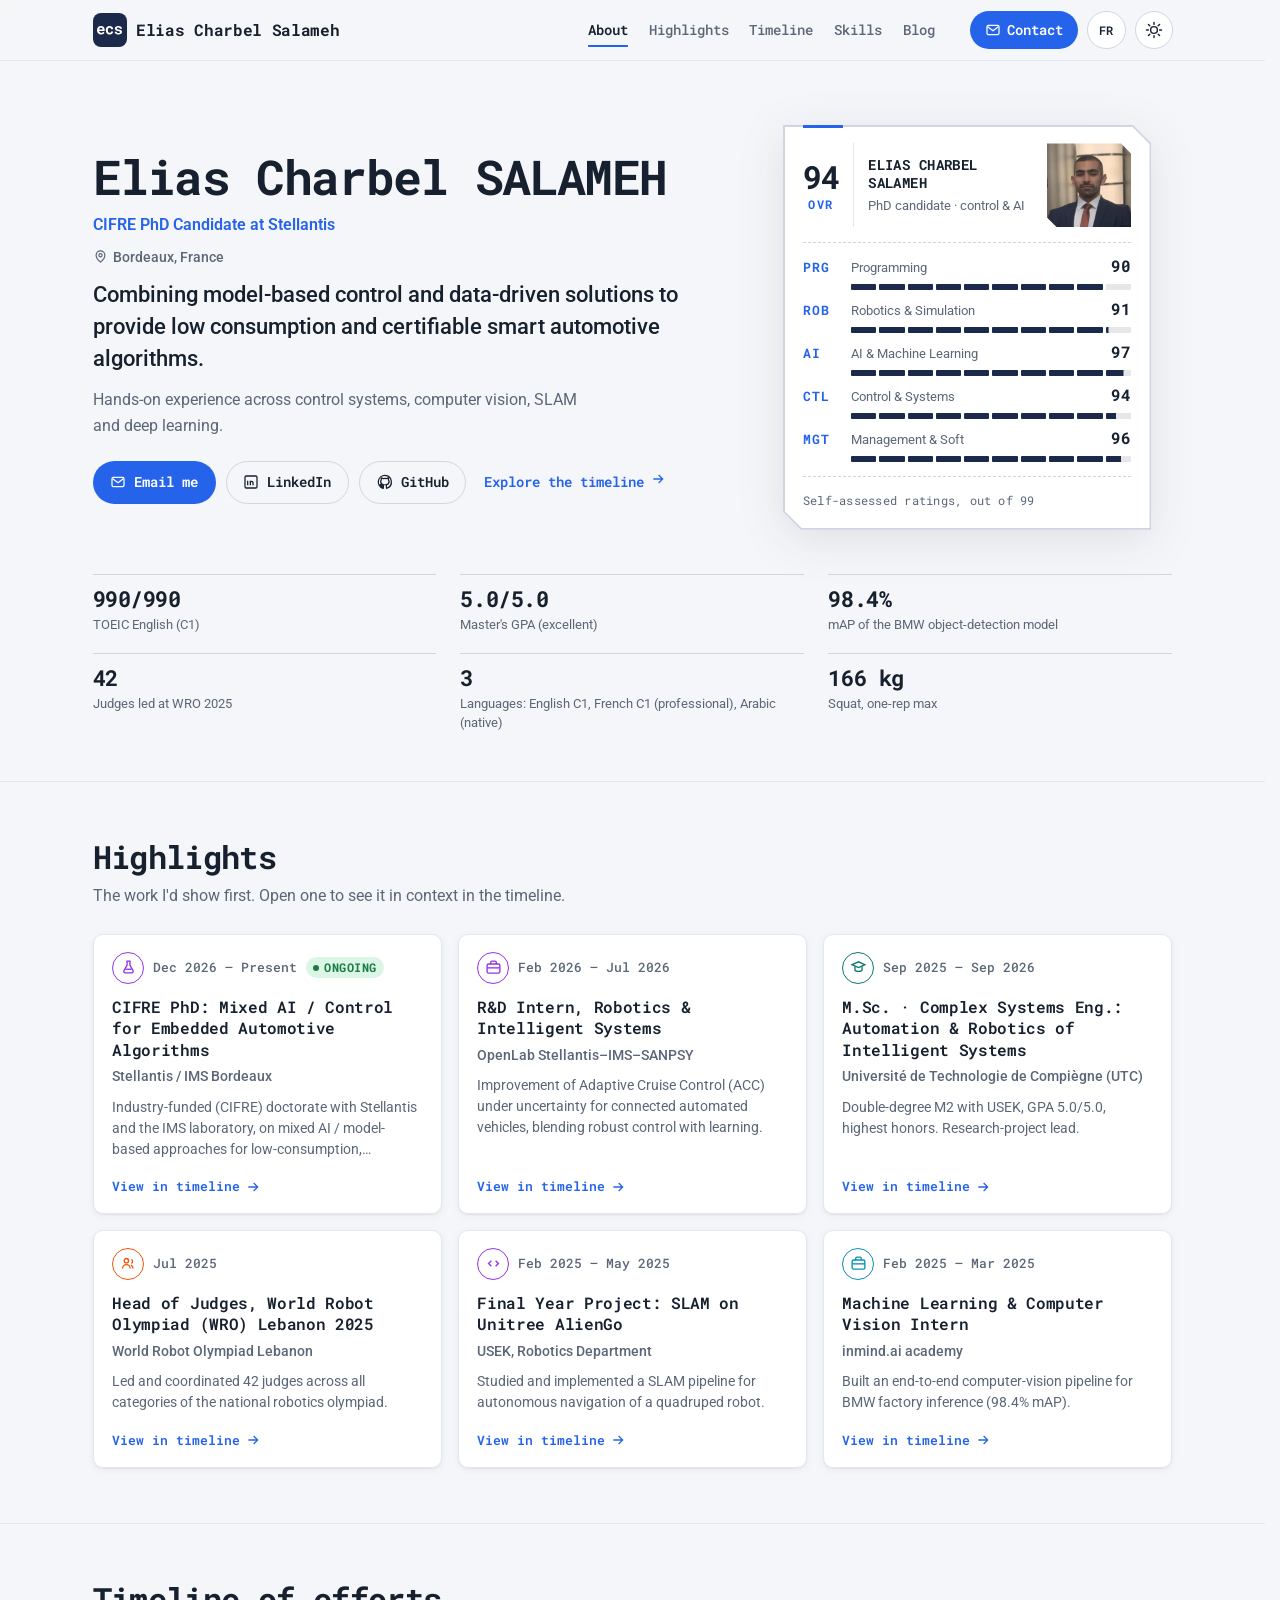
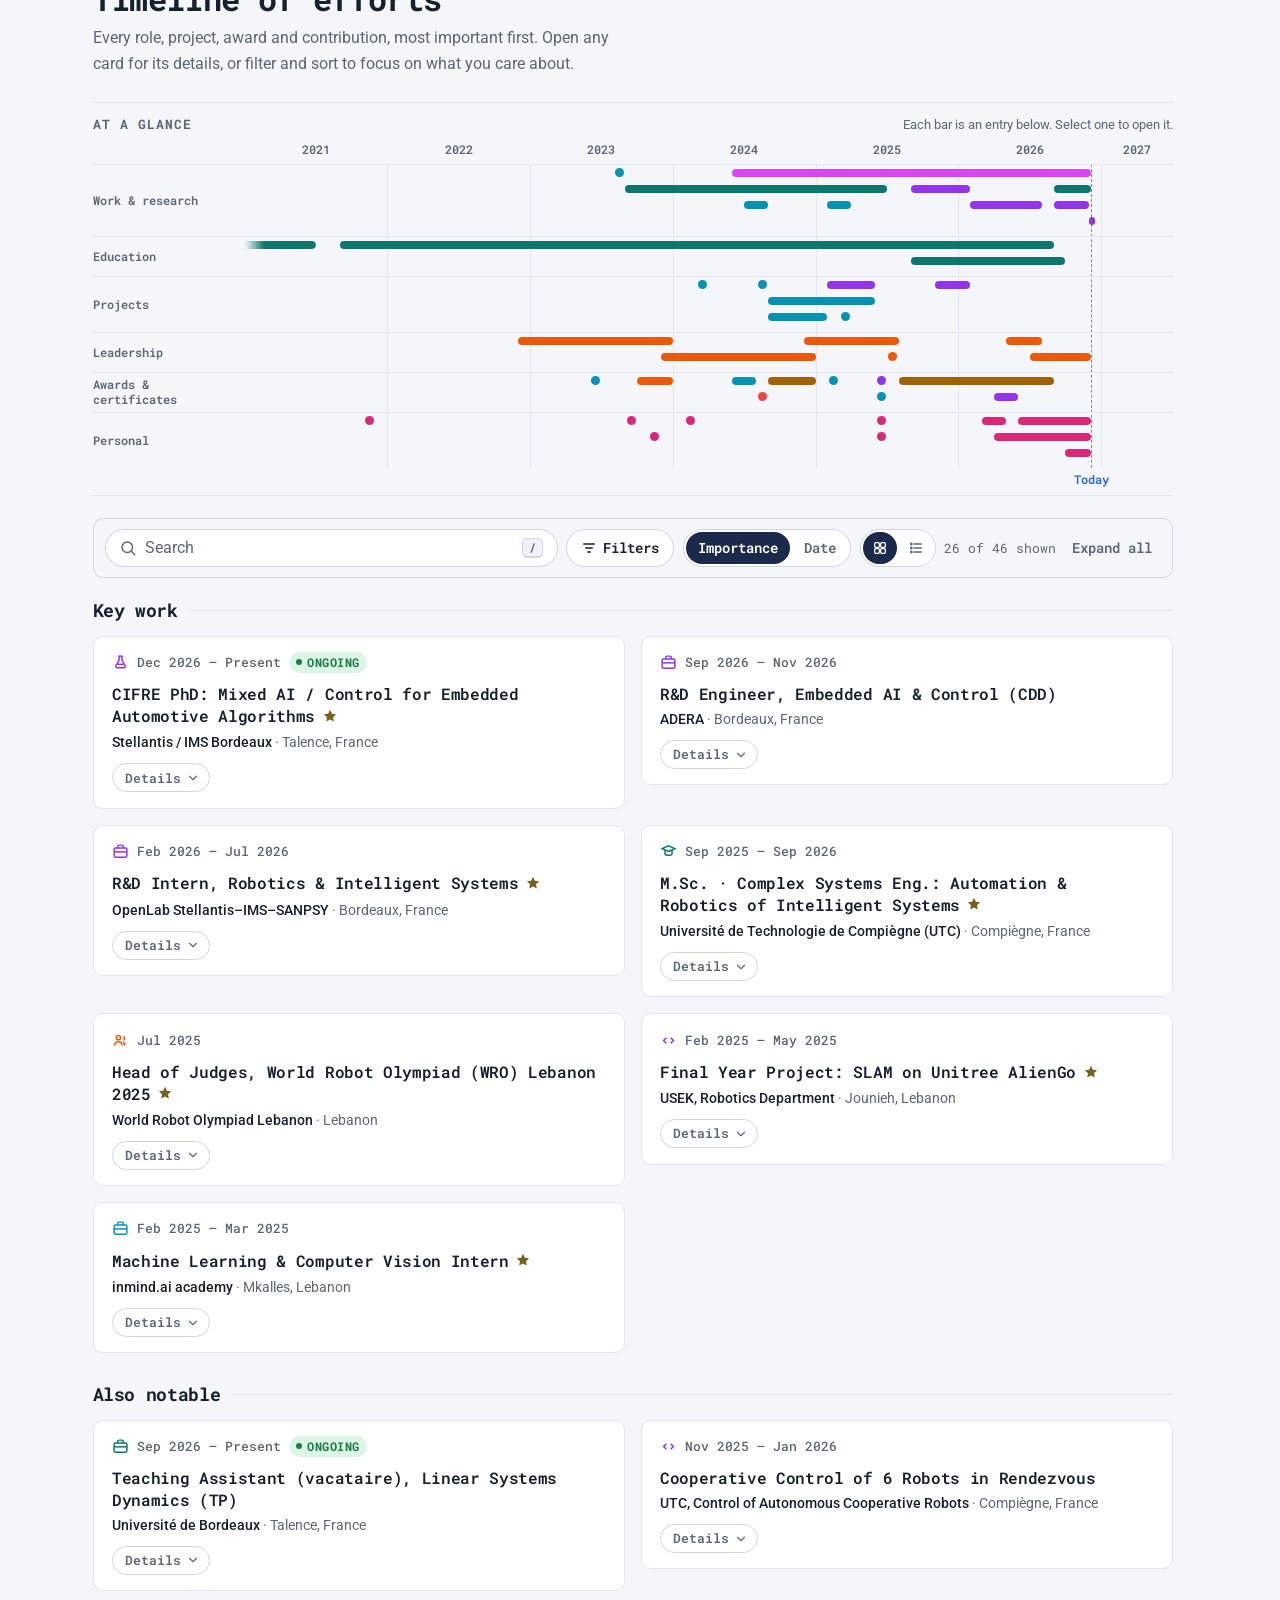
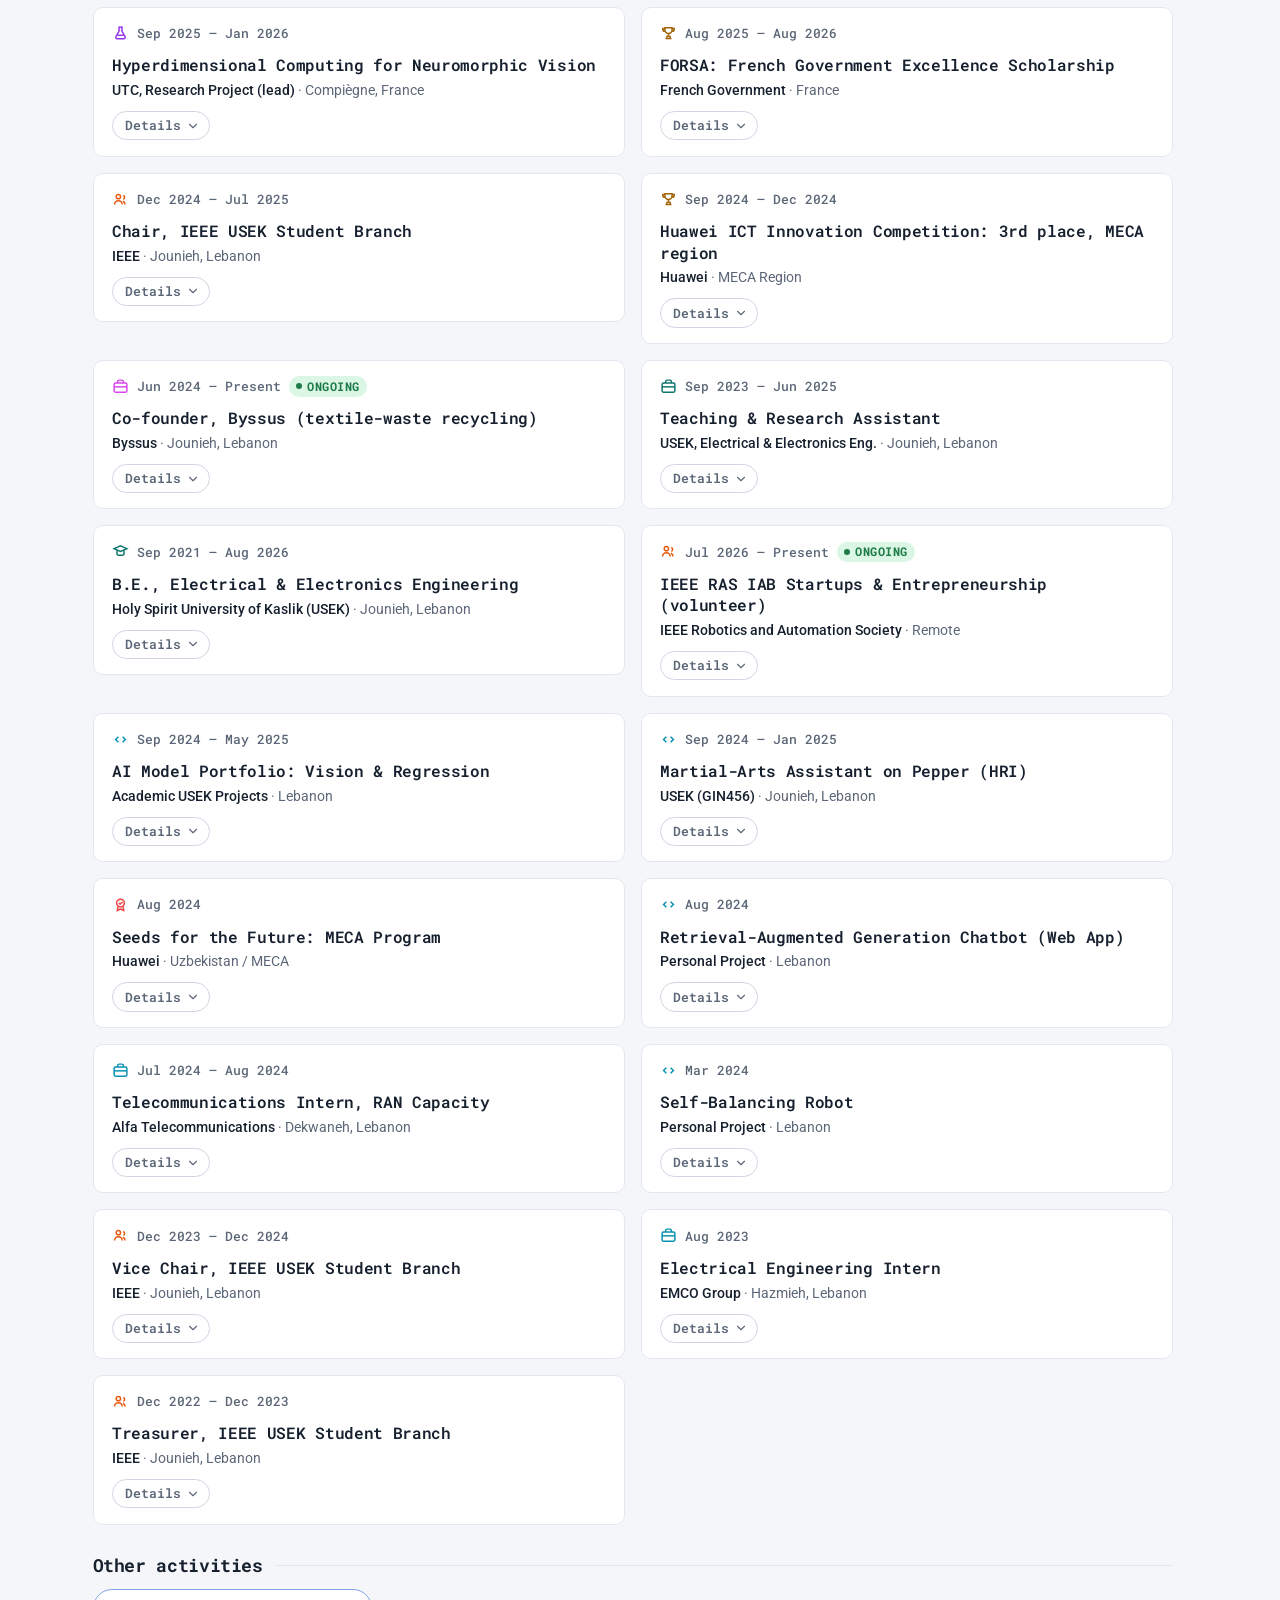
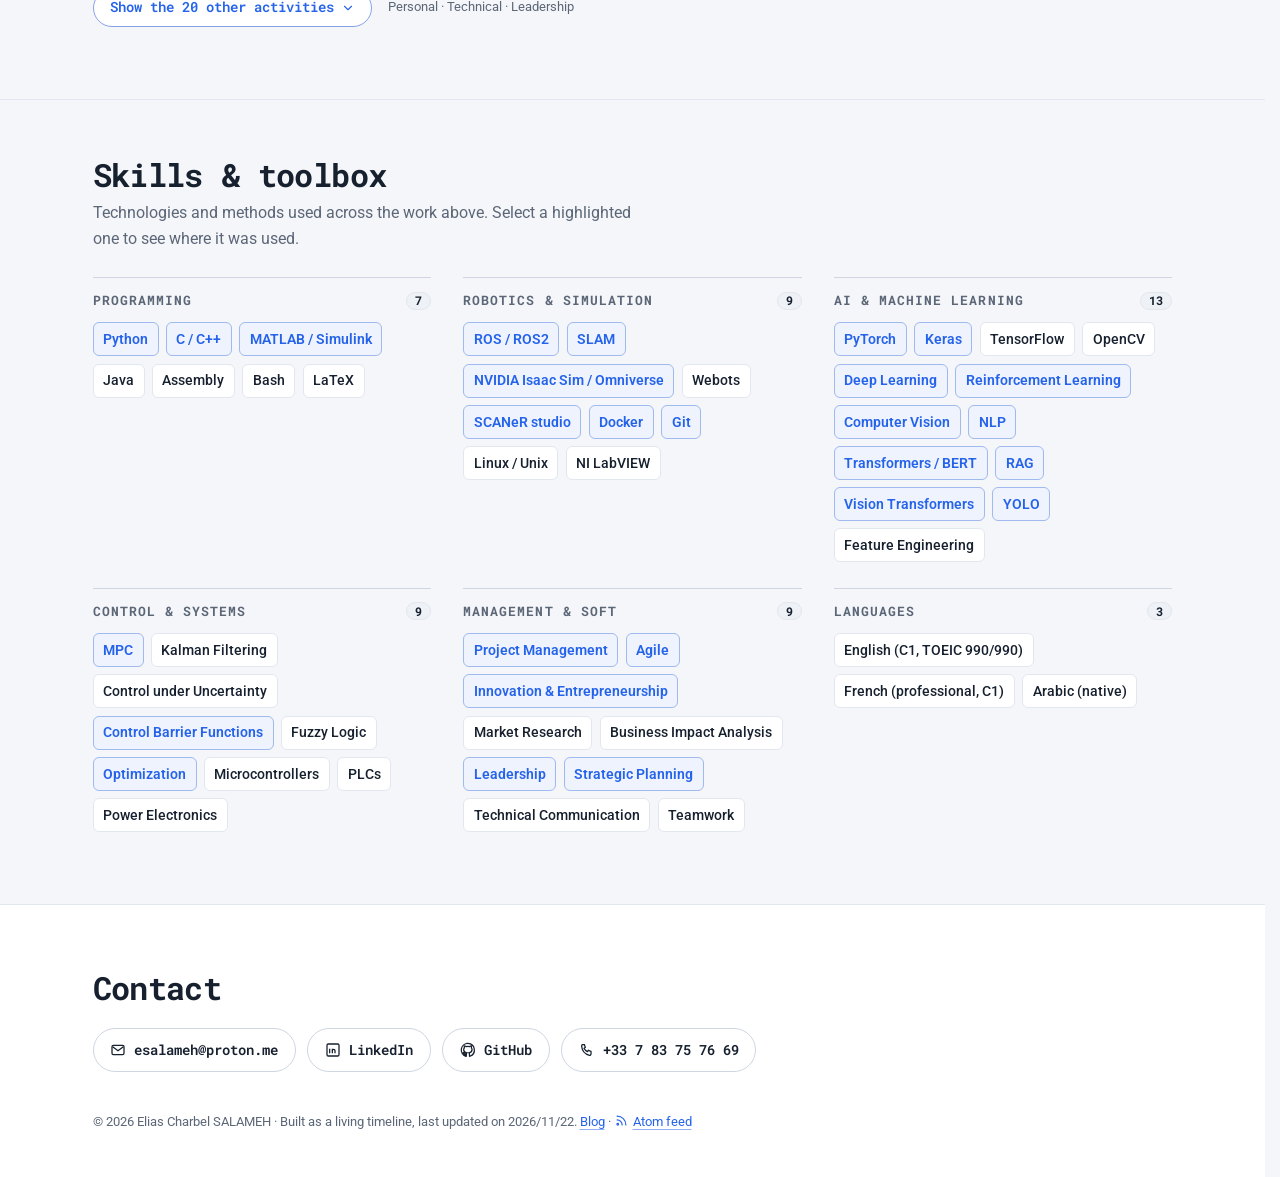
==== commit f1fc272a: "Start the CIFRE PhD in December 2026, end the ADERA contract in November - CIFRE PhD: Dec 2026 to pr" ====
--- a/index.html
+++ b/index.html
@@ -7,8 +7,8 @@
        profile.pageTitle / pageDescription in data.js (app.js swaps in the
        French pair when the page is shown in French). -->
   <!-- build:meta -->
-  <title>Elias Charbel Salameh · R&amp;D Engineer &amp; Incoming CIFRE PhD</title>
-  <meta name="description" content="R&amp;D engineer at ADERA, incoming CIFRE PhD candidate with Stellantis / IMS, working on robotics, control and AI for certifiable, low-consumption automotive algorithms." />
+  <title>Elias Charbel Salameh · CIFRE PhD Candidate at Stellantis</title>
+  <meta name="description" content="CIFRE PhD candidate at Stellantis, working on robotics, control and AI for certifiable, low-consumption automotive algorithms." />
   <!-- /build:meta -->
   <meta name="author" content="Elias Charbel Salameh" />
   <meta name="color-scheme" content="light dark" />
@@ -25,16 +25,16 @@
   <meta property="og:type" content="profile" />
   <meta property="og:site_name" content="Elias Charbel Salameh" />
   <meta property="og:url" content="https://eliascharbelsalameh.github.io/" />
-  <meta property="og:title" content="Elias Charbel Salameh · R&amp;D Engineer &amp; Incoming CIFRE PhD" />
-  <meta property="og:description" content="R&amp;D engineer at ADERA, incoming CIFRE PhD candidate with Stellantis / IMS. An interactive, filterable timeline of research, engineering, leadership and academic work." />
+  <meta property="og:title" content="Elias Charbel Salameh · CIFRE PhD Candidate at Stellantis" />
+  <meta property="og:description" content="CIFRE PhD candidate at Stellantis. An interactive, filterable timeline of research, engineering, leadership and academic work." />
   <meta property="og:image" content="https://eliascharbelsalameh.github.io/assets/images/og-cover.png" />
   <meta property="og:image:width" content="1200" />
   <meta property="og:image:height" content="630" />
-  <meta property="og:image:alt" content="Elias Charbel Salameh, R&amp;D engineer in control and AI" />
+  <meta property="og:image:alt" content="Elias Charbel Salameh, CIFRE PhD candidate in control and AI" />
   <meta property="og:locale" content="en_US" />
   <meta name="twitter:card" content="summary_large_image" />
-  <meta name="twitter:title" content="Elias Charbel Salameh · R&amp;D Engineer &amp; Incoming CIFRE PhD" />
-  <meta name="twitter:description" content="R&amp;D engineer at ADERA, incoming CIFRE PhD candidate with Stellantis / IMS. An interactive, filterable timeline of research, engineering, leadership and academic work." />
+  <meta name="twitter:title" content="Elias Charbel Salameh · CIFRE PhD Candidate at Stellantis" />
+  <meta name="twitter:description" content="CIFRE PhD candidate at Stellantis. An interactive, filterable timeline of research, engineering, leadership and academic work." />
   <meta name="twitter:image" content="https://eliascharbelsalameh.github.io/assets/images/og-cover.png" />
 
   <!-- Structured data for search engines (schema.org Person, WebSite and
@@ -49,7 +49,7 @@
         "@id": "https://eliascharbelsalameh.github.io/#website",
         "url": "https://eliascharbelsalameh.github.io/",
         "name": "Elias Charbel Salameh",
-        "description": "R&D engineer at ADERA, incoming CIFRE PhD candidate with Stellantis / IMS, working on robotics, control and AI for certifiable, low-consumption automotive algorithms.",
+        "description": "CIFRE PhD candidate at Stellantis, working on robotics, control and AI for certifiable, low-consumption automotive algorithms.",
         "inLanguage": "en",
         "publisher": {
           "@id": "https://eliascharbelsalameh.github.io/#person"
@@ -59,7 +59,7 @@
         "@type": "ProfilePage",
         "@id": "https://eliascharbelsalameh.github.io/#profile",
         "url": "https://eliascharbelsalameh.github.io/",
-        "name": "Elias Charbel Salameh · R&D Engineer & Incoming CIFRE PhD",
+        "name": "Elias Charbel Salameh · CIFRE PhD Candidate at Stellantis",
         "inLanguage": "en",
         "isPartOf": {
           "@id": "https://eliascharbelsalameh.github.io/#website"
@@ -67,7 +67,7 @@
         "mainEntity": {
           "@id": "https://eliascharbelsalameh.github.io/#person"
         },
-        "dateModified": "2026-11-16T00:00:00+01:00"
+        "dateModified": "2026-11-22T00:00:00+01:00"
       },
       {
         "@type": "Person",
@@ -75,7 +75,7 @@
         "name": "Elias Charbel Salameh",
         "url": "https://eliascharbelsalameh.github.io/",
         "image": "https://eliascharbelsalameh.github.io/assets/images/profile.jpg",
-        "jobTitle": "R&D Engineer at ADERA · Incoming PhD Candidate at Stellantis / IMS",
+        "jobTitle": "CIFRE PhD Candidate at Stellantis",
         "description": "Combining model-based control and data-driven solutions to provide low consumption and certifiable smart automotive algorithms. Hands-on experience across control systems, computer vision, SLAM and deep learning.",
         "email": "mailto:esalameh@proton.me",
         "telephone": "+33 7 83 75 76 69",
@@ -84,12 +84,6 @@
           "addressLocality": "Bordeaux",
           "addressCountry": "France"
         },
-        "worksFor": [
-          {
-            "@type": "Organization",
-            "name": "ADERA"
-          }
-        ],
         "alumniOf": [
           {
             "@type": "EducationalOrganization",
@@ -326,7 +320,7 @@
         <div class="hero-text">
           <!-- build:hero -->
           <h1 class="hero-name" id="hero-name">Elias Charbel SALAMEH</h1>
-          <p class="hero-role" id="hero-role">R&amp;D Engineer at ADERA · Incoming PhD Candidate at Stellantis / IMS</p>
+          <p class="hero-role" id="hero-role">CIFRE PhD Candidate at Stellantis</p>
           <p class="hero-loc" id="hero-loc"><span>Bordeaux, France</span></p>
           <p class="hero-tagline" id="hero-tagline">Combining model-based control and data-driven solutions to provide low consumption and certifiable smart automotive algorithms.</p>
           <p class="hero-summary" id="hero-summary">Hands-on experience across control systems, computer vision, SLAM and deep learning.</p>
@@ -464,16 +458,16 @@
             <ul class="tl-static-list">
               <li class="tl-static-item">
                 <h4>CIFRE PhD: Mixed AI / Control for Embedded Automotive Algorithms</h4>
-                <p class="tl-static-meta"><span>Upcoming</span> · Stellantis / IMS Bordeaux · Talence, France</p>
+                <p class="tl-static-meta"><span>Dec 2026 – Present</span> · Stellantis / IMS Bordeaux · Talence, France</p>
                 <p>Industry-funded (CIFRE) doctorate with Stellantis and the IMS laboratory, on mixed AI / model-based approaches for low-consumption, certifiable embedded smart automotive algorithms.</p>
                 <p class="tl-static-tags">CIFRE · Embedded AI · Certifiability · Automotive · Control Systems</p>
                 <p class="tl-static-links"><a href="https://www.ims-bordeaux.fr/">IMS, integration lab (CNRS / Univ. Bordeaux / Bordeaux INP)</a> · <a href="https://www.stellantis.com/">Stellantis, global automotive manufacturer</a></p>
               </li>
               <li class="tl-static-item">
                 <h4>R&amp;D Engineer, Embedded AI &amp; Control (CDD)</h4>
-                <p class="tl-static-meta"><span>Sep 2026 – Present</span> · ADERA · Bordeaux, France</p>
+                <p class="tl-static-meta"><span>Sep 2026 – Nov 2026</span> · ADERA · Bordeaux, France</p>
                 <p>Mixed AI / model-based approaches for low-consumption, certifiable embedded smart automotive algorithms.</p>
-                <ul><li>Same supervisors and same research project as the upcoming CIFRE doctorate with Stellantis and IMS: the thesis work, started ahead of time.</li></ul>
+                <ul><li>Same supervisors and same research project as the CIFRE doctorate with Stellantis and IMS that followed it: the thesis work, started ahead of time.</li></ul>
                 <p class="tl-static-tags">Embedded AI · Certifiability · Automotive · Energy Efficiency · Control Systems</p>
               </li>
               <li class="tl-static-item">
@@ -812,14 +806,6 @@
           <!-- /build:footer -->
         </div>
       </div>
-      <!-- The rendezvous: a live figure of six robots agreeing on where to
-           meet (app.js "THE RENDEZVOUS", styles.css "The rendezvous"). Drawn
-           by app.js, which also writes its caption; it stays hidden without
-           JavaScript. -->
-      <figure class="rdv" id="rendezvous" hidden>
-        <div class="rdv-plot"></div>
-        <figcaption class="rdv-cap"></figcaption>
-      </figure>
       <p class="footer-note">
         <span class="footer-js"><span id="footer-copy"></span> · <span id="footer-built"></span> <span id="footer-date"></span>.</span>
         <a href="blog/" data-i18n="nav_blog">Blog</a> ·
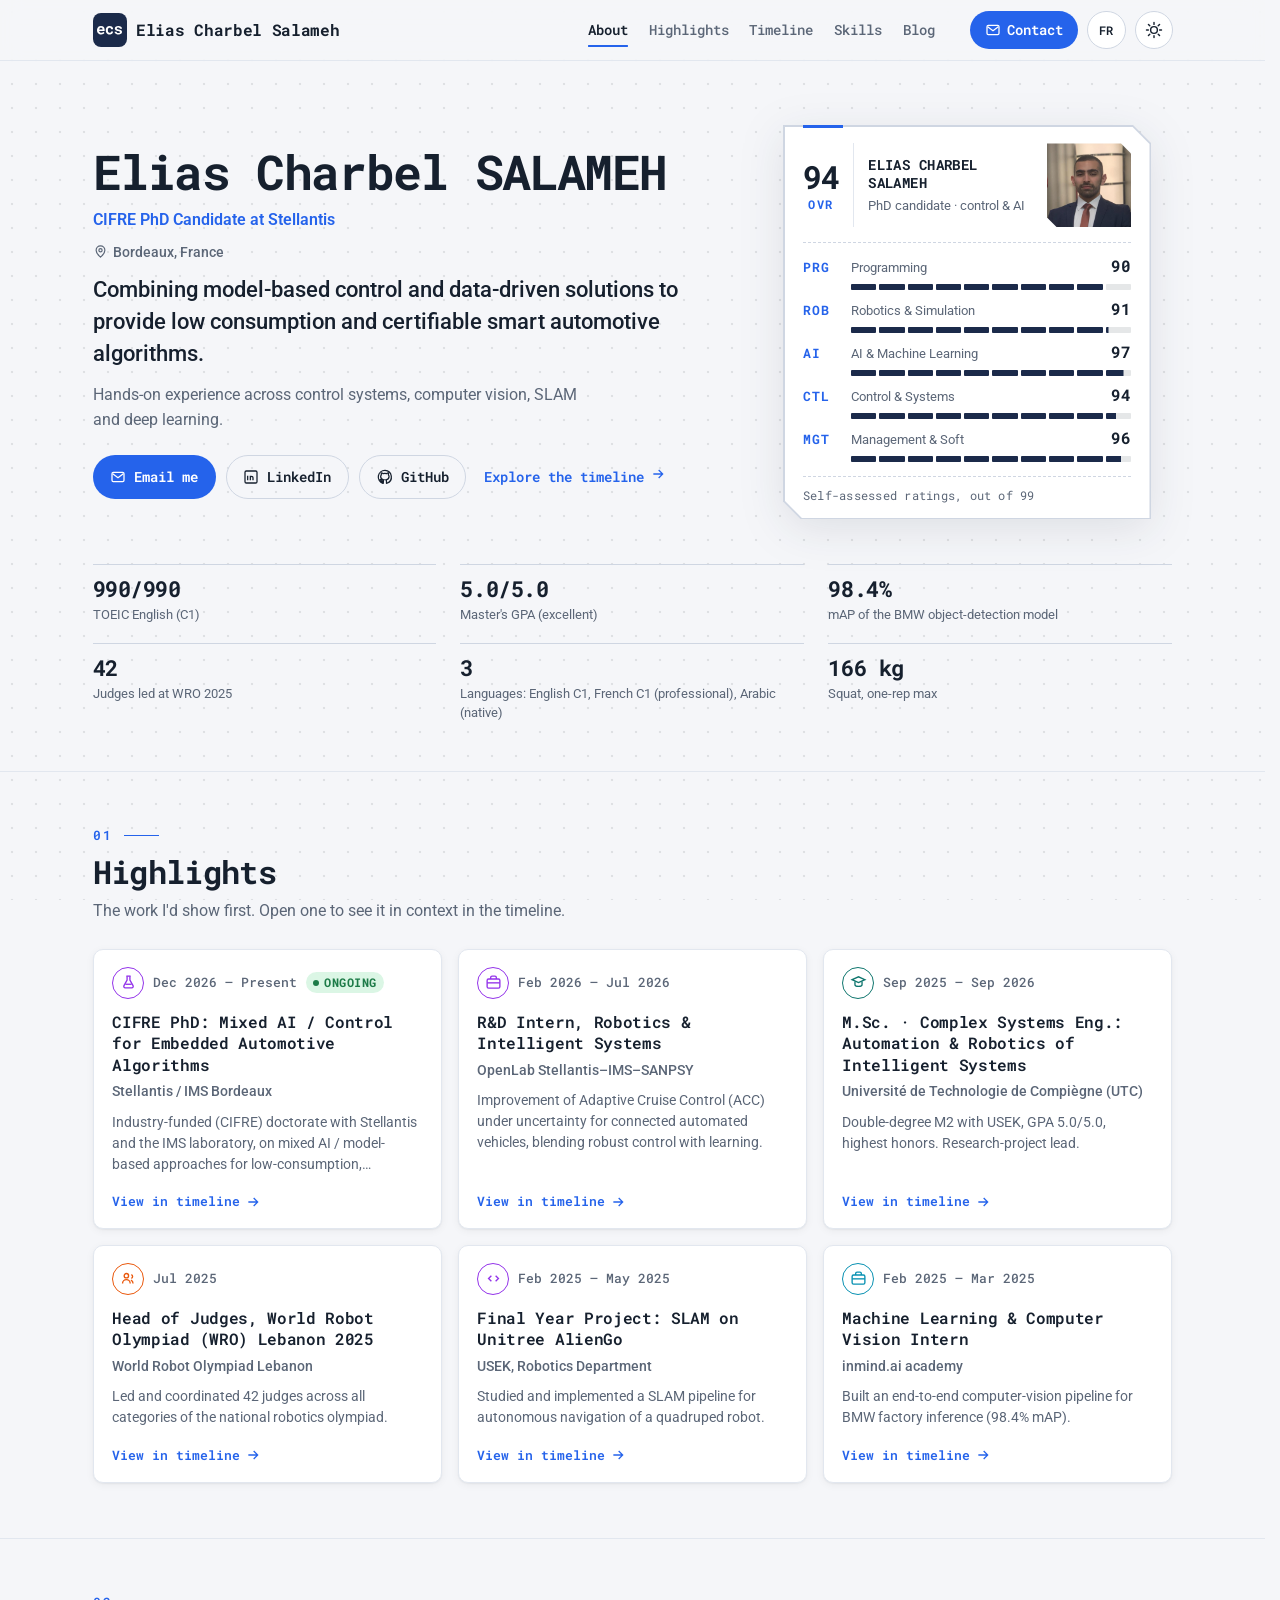
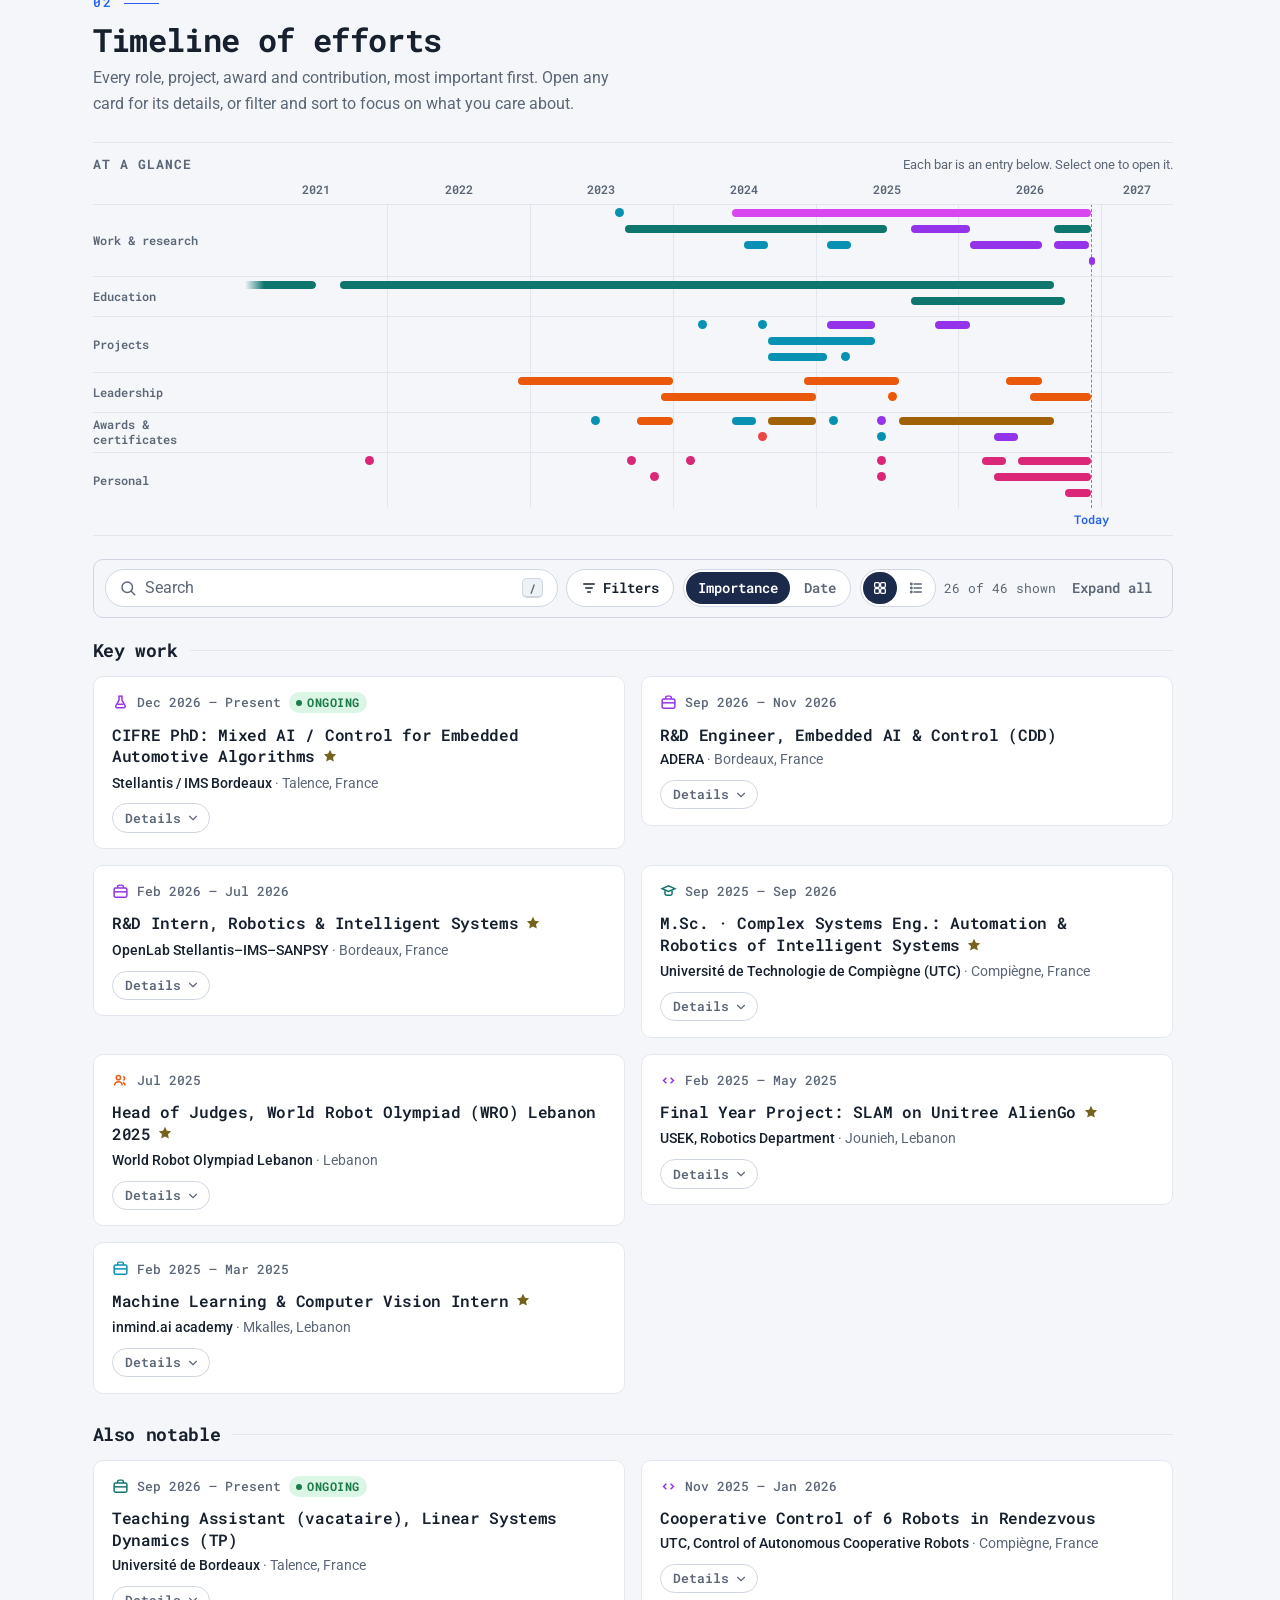
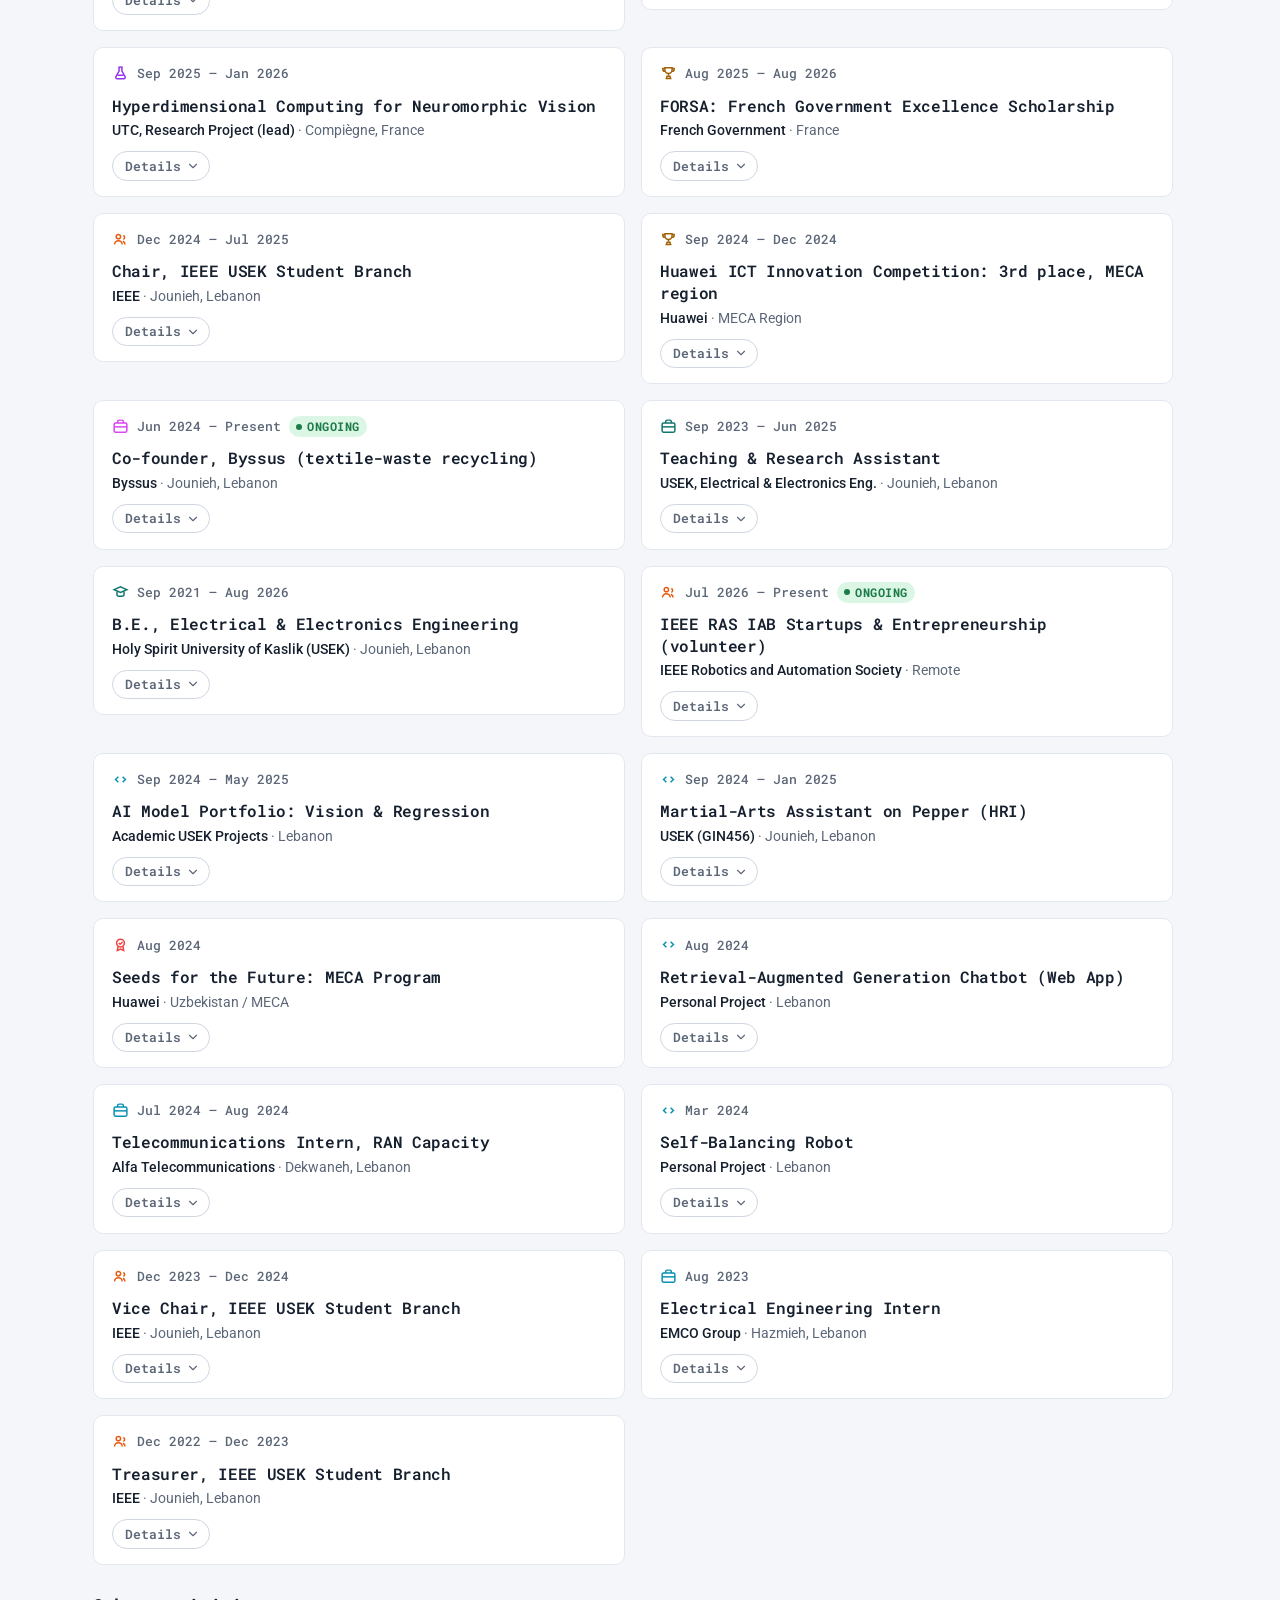
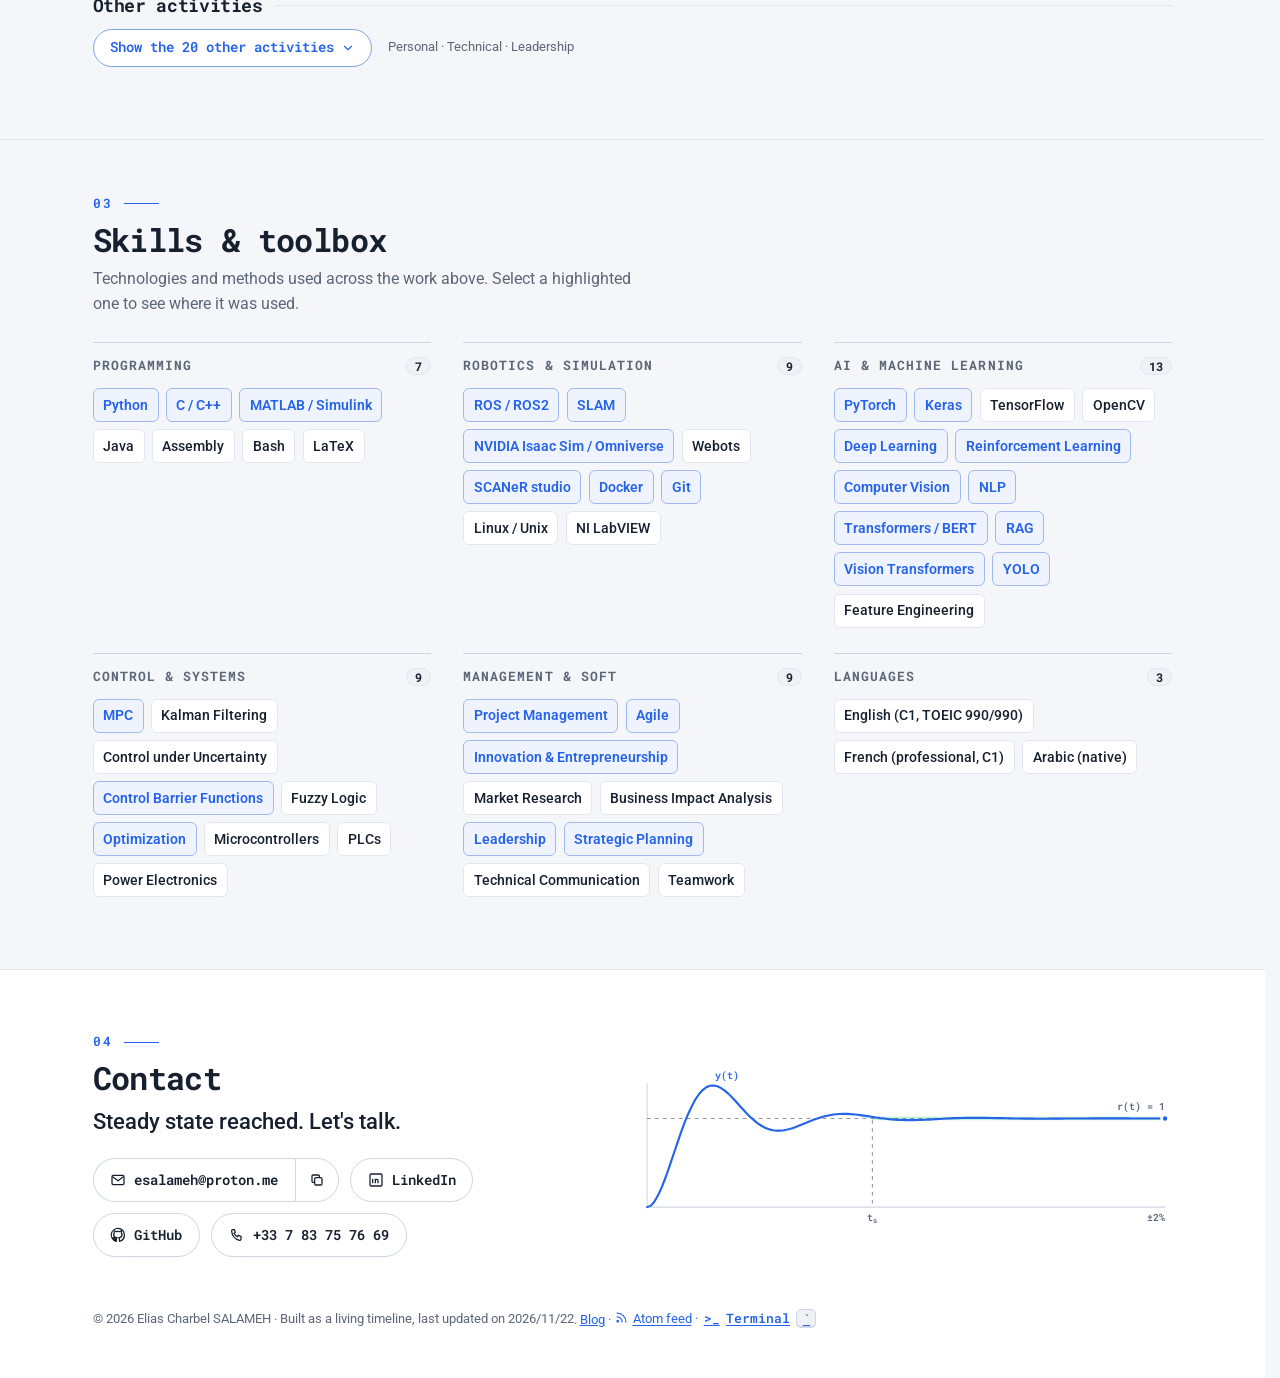
==== commit ea0c636e: "Merge pull request #3 from eliascharbelsalameh/ccr-0556d9e8-ptasvl Make the portfolio come alive: ro" ====
--- a/index.html
+++ b/index.html
@@ -229,7 +229,7 @@
     })();
   </script>
 </head>
-<body>
+<body class="page-home">
   <!-- Intro splash: "ecs" in Roboto Mono Bold, as vector outlines (so it can't
        flash a fallback font), drawn, filled and extruded by CSS (styles.css,
        "Intro splash"), then flown into the header's brand mark (the script at
@@ -316,6 +316,8 @@
          with the interactive version. Don't edit inside them: edit data.js and
          run `node tools/build.mjs`. -->
     <section class="hero" id="about">
+      <!-- the rover that maps the hero and drives where you point (assets/js/rover.js) -->
+      <canvas class="hero-fx" id="hero-fx" aria-hidden="true"></canvas>
       <div class="wrap hero-inner">
         <div class="hero-text">
           <!-- build:hero -->
@@ -797,6 +799,7 @@
       <div class="footer-cta">
         <h2 data-i18n="contact_h">Contact</h2>
         <!-- <p class="section-sub">Open to research-engineering roles in the robotics, control &amp; AI fields, and a CIFRE industrial PhD.</p> -->
+        <p class="footer-lead" data-i18n="contact_sub">Steady state reached. Let's talk.</p>
         <div class="footer-links" id="footer-links">
           <!-- build:footer -->
           <a class="btn btn-ghost" href="mailto:esalameh@proton.me">esalameh@proton.me</a>
@@ -805,14 +808,57 @@
           <a class="btn btn-ghost" href="tel:+33783757669">+33 7 83 75 76 69</a>
           <!-- /build:footer -->
         </div>
+        <span class="sr-only" id="copy-status" role="status"></span>
       </div>
+      <!-- The page ends on a step response, the textbook picture of a control
+           loop: the output overshoots, rings and settles on its setpoint
+           (an underdamped second-order system, zeta = 0.3), drawn as you
+           scroll to it (styles.css "Footer finale"). A picture, so hidden
+           from assistive tech. -->
+      <figure class="settle" aria-hidden="true">
+        <svg viewBox="0 0 600 178" focusable="false">
+          <path class="settle-axis" d="M8 158H592M8 158V18"/>
+          <rect class="settle-band" x="262" y="56" width="330" height="4"/>
+          <path class="settle-ref" d="M8 58H592"/>
+          <path class="settle-ts" d="M262 60V158"/>
+          <path class="settle-y" pathLength="1" d="M8.0 158.0 L12.2 156.3 L16.3 151.7 L20.5 144.4 L24.7 135.1 L28.9 124.3 L33.0 112.5 L37.2 100.1 L41.4 87.7 L45.5 75.6 L49.7 64.2 L53.9 53.8 L58.1 44.7 L62.2 36.9 L66.4 30.7 L70.6 26.0 L74.7 22.8 L78.9 21.1 L83.1 20.8 L87.3 21.7 L91.4 23.8 L95.6 26.7 L99.8 30.3 L103.9 34.5 L108.1 38.9 L112.3 43.6 L116.5 48.2 L120.6 52.6 L124.8 56.8 L129.0 60.5 L133.1 63.8 L137.3 66.5 L141.5 68.7 L145.7 70.3 L149.8 71.3 L154.0 71.8 L158.2 71.8 L162.3 71.3 L166.5 70.5 L170.7 69.3 L174.9 67.9 L179.0 66.3 L183.2 64.6 L187.4 62.9 L191.5 61.2 L195.7 59.6 L199.9 58.1 L204.1 56.7 L208.2 55.6 L212.4 54.6 L216.6 53.8 L220.7 53.3 L224.9 53.0 L229.1 52.8 L233.3 52.9 L237.4 53.1 L241.6 53.5 L245.8 53.9 L249.9 54.5 L254.1 55.1 L258.3 55.7 L262.5 56.3 L266.6 57.0 L270.8 57.6 L275.0 58.1 L279.1 58.6 L283.3 59.0 L287.5 59.4 L291.7 59.6 L295.8 59.8 L300.0 59.9 L304.2 59.9 L308.3 59.9 L312.5 59.8 L316.7 59.6 L320.9 59.5 L325.0 59.3 L329.2 59.0 L333.4 58.8 L337.5 58.6 L341.7 58.3 L345.9 58.1 L350.1 57.9 L354.2 57.7 L358.4 57.6 L362.6 57.5 L366.7 57.4 L370.9 57.3 L375.1 57.3 L379.3 57.3 L383.4 57.3 L387.6 57.3 L391.8 57.4 L395.9 57.5 L400.1 57.6 L404.3 57.6 L408.5 57.7 L412.6 57.8 L416.8 57.9 L421.0 58.0 L425.1 58.1 L429.3 58.1 L433.5 58.2 L437.7 58.2 L441.8 58.2 L446.0 58.3 L450.2 58.3 L454.3 58.3 L458.5 58.3 L462.7 58.2 L466.9 58.2 L471.0 58.2 L475.2 58.2 L479.4 58.1 L483.5 58.1 L487.7 58.1 L491.9 58.0 L496.1 58.0 L500.2 58.0 L504.4 58.0 L508.6 57.9 L512.7 57.9 L516.9 57.9 L521.1 57.9 L525.3 57.9 L529.4 57.9 L533.6 57.9 L537.8 57.9 L541.9 57.9 L546.1 57.9 L550.3 57.9 L554.5 58.0 L558.6 58.0 L562.8 58.0 L567.0 58.0 L571.1 58.0 L575.3 58.0 L579.5 58.0 L583.7 58.0 L587.8 58.0 L592.0 58.0"/>
+          <circle class="settle-end" cx="592" cy="58" r="4"/>
+          <text class="settle-lbl" x="592" y="48" text-anchor="end">r(t) = 1</text>
+          <text class="settle-lbl settle-lbl-y" x="84" y="14">y(t)</text>
+          <text class="settle-lbl settle-lbl-ts" x="262" y="174" text-anchor="middle">t<tspan dy="2" font-size="8">s</tspan></text>
+          <text class="settle-lbl" x="592" y="174" text-anchor="end">±2%</text>
+        </svg>
+      </figure>
       <p class="footer-note">
         <span class="footer-js"><span id="footer-copy"></span> · <span id="footer-built"></span> <span id="footer-date"></span>.</span>
         <a href="blog/" data-i18n="nav_blog">Blog</a> ·
         <a class="feed-link" href="blog/feed.xml"><svg viewBox="0 0 24 24" width="15" height="15" aria-hidden="true"><path d="M5 5a14 14 0 0 1 14 14M5 11a8 8 0 0 1 8 8" stroke-linecap="round"/><circle cx="6" cy="18" r="1.3"/></svg><span data-i18n="feed">Atom feed</span></a>
+        <span class="term-open-wrap" hidden>·
+          <button class="term-open" id="term-open" type="button" aria-haspopup="dialog"><span class="term-prompt" aria-hidden="true">&gt;_</span><span data-i18n="term_open">Terminal</span><kbd aria-hidden="true">`</kbd></button>
+        </span>
       </p>
     </div>
   </footer>
+
+  <!-- The terminal (app.js "TERMINAL"): opened from the footer's ">_ Terminal"
+       button or the ` key. A modal dialog: Esc or the close button closes it
+       and focus goes back where it was. Its output is a polite live region. -->
+  <dialog class="term" id="term" aria-labelledby="term-title">
+    <div class="term-win">
+      <div class="term-bar">
+        <span class="term-lights" aria-hidden="true"><i></i><i></i><i></i></span>
+        <h2 class="term-title" id="term-title">visitor@ecs: ~</h2>
+        <button class="term-x" id="term-x" type="button" aria-label="Close the terminal" title="Close the terminal" data-i18n-aria="term_close" data-i18n-title="term_close">
+          <svg viewBox="0 0 24 24" width="16" height="16" aria-hidden="true"><path d="M6 6l12 12M18 6L6 18" stroke-linecap="round"/></svg>
+        </button>
+      </div>
+      <div class="term-out" id="term-out" role="log" aria-live="polite" tabindex="0" aria-label="Terminal output" data-i18n-aria="term_out"></div>
+      <form class="term-line" id="term-form">
+        <label class="term-ps1" for="term-in"><span aria-hidden="true">visitor@ecs:~$</span><span class="sr-only" data-i18n="term_label">Command</span></label>
+        <input class="term-in" id="term-in" type="text" autocomplete="off" autocapitalize="off" autocorrect="off" spellcheck="false" enterkeyhint="send" />
+      </form>
+    </div>
+  </dialog>
 
   <!-- Back to top: revealed by app.js once you've scrolled past the hero -->
   <button class="to-top" id="to-top" type="button" aria-label="Back to top" title="Back to top" data-i18n-aria="to_top" data-i18n-title="to_top" hidden>
@@ -902,5 +948,6 @@
   <!-- Data first, then the app that renders it (deferred scripts run in order) -->
   <script src="assets/js/data.js" defer></script>
   <script src="assets/js/app.js" defer></script>
+  <script src="assets/js/rover.js" defer></script>
 </body>
 </html>
--- a/assets/css/styles.css
+++ b/assets/css/styles.css
@@ -62,6 +62,8 @@
   /* the light that follows the mouse over a Highlights tile: at its brightest,
      the faintest text on a tile keeps 4.5:1 with any category colour */
   --glow: 8%;
+  /* the dot grid under every page ("Grid paper") */
+  --grid-dot: color-mix(in srgb, var(--text) 10%, transparent);
 
   --shadow-sm: 0 1px 2px rgba(16, 28, 46, .06), 0 2px 8px rgba(16, 28, 46, .05);
   --shadow-md: 0 6px 22px rgba(16, 28, 46, .10);
@@ -97,6 +99,7 @@
   --accent-ink: #0d1220;
   --ink-mix: 55%;
   --glow: 13%;
+  --grid-dot: color-mix(in srgb, var(--text) 8%, transparent);
   --shadow-sm: 0 1px 2px rgba(0, 0, 0, .3), 0 2px 10px rgba(0, 0, 0, .25);
   --shadow-md: 0 8px 28px rgba(0, 0, 0, .4);
   --shadow-lift: 0 28px 60px -16px rgba(0, 0, 0, .7), 0 10px 24px -10px rgba(0, 0, 0, .5);
@@ -130,6 +133,9 @@
 h1, h2, h3, h4 { font-family: var(--font-mono); line-height: 1.2; letter-spacing: -.02em; margin: 0; }
 a { color: var(--accent); text-decoration: none; }
 a:hover { text-decoration: underline; }
+/* links inside a line of text are underlined: next to grey text, colour
+   alone doesn't tell them apart (WCAG 1.4.1) */
+.footer-note a, .section-sub a { text-decoration: underline; text-decoration-thickness: 1px; text-underline-offset: .18em; }
 img { max-width: 100%; display: block; }
 svg { fill: none; stroke: currentColor; stroke-width: 1.9; }
 
@@ -262,7 +268,9 @@
 }
 
 /* -------------------------------- Hero ------------------------------------ */
-.hero { padding: clamp(2rem, 5vw, 4rem) 0 clamp(2rem, 4vw, 3rem); }
+.hero { position: relative; isolation: isolate; overflow: clip; padding: clamp(2rem, 5vw, 4rem) 0 clamp(2rem, 4vw, 3rem); }
+/* Hero rover: the canvas assets/js/rover.js draws on, behind everything in the hero */
+.hero-fx { position: absolute; inset: 0; z-index: -1; width: 100%; height: 100%; pointer-events: none; }
 .hero-inner {
   display: grid; grid-template-columns: minmax(0, 1.5fr) minmax(0, 1fr);
   grid-template-areas: "text visual" "stats stats";
@@ -275,6 +283,13 @@
 }
 .hero-stats { grid-area: stats; }
 .hero-name { font-size: var(--fs-h1); font-weight: 700; letter-spacing: -.035em; line-height: 1.1; margin-bottom: .55rem; }
+/* the name, letter by letter, so it can settle like a split-flap board
+   (app.js flapName). Roboto Mono: every glyph is the same width, so nothing
+   moves while they flip. The sr-only copy is what assistive tech reads, and
+   it stays out of a copy-paste of the visible name. */
+.flap-word { white-space: nowrap; }
+.flap-ch { display: inline-block; transform-origin: 50% 55%; }
+.hero-name .sr-only { -webkit-user-select: none; user-select: none; }
 /* the role, right under the name: who, then what, read as one statement */
 .hero-role {
   margin: 0 0 .6rem; font-weight: 600; font-size: var(--fs-body); line-height: 1.45;
@@ -445,56 +460,6 @@
 @keyframes pa-fill { from { transform: scaleX(0); } }
 .pcard-note {
   margin-top: .9rem; padding-top: .6rem; border-top: 1px dashed var(--border-strong);
-  font-family: var(--font-mono); font-size: var(--fs-micro); line-height: 1.4; letter-spacing: .02em; color: var(--text-muted);
-}
-
-/* The back of the card. Like a trading card's, it carries career numbers
-   where the front has ratings: how many entries the timeline holds, since
-   when, and how many in each lane of the "At a glance" map, all counted by
-   app.js (cardBack). A click on the card, or its Stats button, turns it over
-   (app.js flipCard): it swings edge-on, the faces swap out of sight, and it
-   lands with the reveal's band of light while the numbers tick up. The front
-   keeps the card's size (its parts just turn invisible), and the back is laid
-   over the same area, so turning it never moves the page. The button stays
-   visible on both faces, in the same place, so keyboard focus never drops. */
-.pcard.can-flip { cursor: pointer; }
-.pcard-note, .pb-note { display: flex; align-items: center; gap: .6rem; min-height: calc(28px + .6rem); }
-.pcard-note > span { flex: 1; min-width: 0; }
-.pcard-flip {
-  display: inline-flex; align-items: center; gap: .3rem; flex: none; min-height: 28px; margin: 0;
-  padding: .15rem .55rem .15rem .65rem; border-radius: 999px; cursor: pointer;
-  font-family: var(--font-mono); font-size: var(--fs-micro); font-weight: 600; letter-spacing: .02em;
-  color: var(--text-muted); background: var(--surface); border: 1px solid var(--border-strong);
-  position: relative; z-index: 1;   /* above the back, which is laid over the front */
-  visibility: visible;              /* shown on both faces */
-  transition: color .15s, border-color .15s;
-}
-.pcard-flip:hover, .pcard.can-flip:hover .pcard-flip { color: var(--accent); border-color: color-mix(in srgb, var(--accent) 45%, var(--border)); }
-.pcard-flip svg { width: 13px; height: 13px; stroke-width: 2.1; }
-/* once, after the reveal: the icon turns over, a hint that the card does too */
-.pcard-flip.is-hinting svg { animation: flip-hint .9s var(--ease-out); }
-@keyframes flip-hint { 40% { transform: rotate(-200deg); } to { transform: rotate(-360deg); } }
-.pcard.is-back > .pcard-top, .pcard.is-back > .pcard-attrs, .pcard.is-back > .pcard-note { visibility: hidden; }
-.pcard-back {
-  position: absolute; inset: 1.15rem 1.25rem 1rem; z-index: 0;
-  display: flex; flex-direction: column;
-}
-.pcard-back[hidden] { display: none; }
-.pcard-back .pcard-ovr-lbl { text-transform: uppercase; }
-/* the "ecs" mark where the photo is on the front */
-.pb-mark { display: grid; place-items: center; background: var(--primary); color: var(--primary-ink); }
-.pb-mark svg { width: 64%; height: auto; fill: currentColor; stroke: none; }
-.pb-lanes {
-  list-style: none; margin: 0; padding: .2rem 0; flex: 1;
-  display: grid; grid-template-columns: repeat(2, minmax(0, 1fr)); align-content: center; gap: 1.05rem 1rem;
-}
-.pb-lanes li { display: grid; grid-template-columns: 1rem 2.1ch minmax(0, 1fr); align-items: baseline; column-gap: .5rem; min-width: 0; }
-.pb-ico { align-self: center; display: inline-flex; }
-.pb-ico svg { width: 15px; height: 15px; stroke: var(--accent); stroke-width: 2.1; }
-.pb-num { font-family: var(--font-mono); font-size: var(--fs-title); font-weight: 700; line-height: 1; font-variant-numeric: tabular-nums; text-align: right; }
-.pb-lbl { font-size: var(--fs-meta); line-height: 1.3; color: var(--text-muted); overflow-wrap: break-word; }
-.pb-note {
-  padding-top: .6rem; padding-right: 6.5rem; border-top: 1px dashed var(--border-strong);
   font-family: var(--font-mono); font-size: var(--fs-micro); line-height: 1.4; letter-spacing: .02em; color: var(--text-muted);
 }
 
@@ -1057,92 +1022,150 @@
 .footer-cta h2 { font-size: var(--fs-h2); }
 .footer-links { display: flex; flex-wrap: wrap; gap: .7rem; margin-top: 1.3rem; }
 .footer-note { margin-top: 2.5rem; color: var(--text-muted); font-size: var(--fs-meta); }
-/* links inside a line of text are underlined: the blue alone sits at about
-   1.1:1 against the grey around it, so colour can't be the only cue (WCAG
-   1.4.1). Also the blog's intro lines, which share .section-sub. */
-.footer-note a, .section-sub a {
-  text-decoration: underline; text-decoration-thickness: 1px; text-underline-offset: .22em;
-  text-decoration-color: color-mix(in srgb, currentColor 50%, transparent);
-}
-.footer-note a:hover, .section-sub a:hover { text-decoration-color: currentColor; }
-
-/* the address and its copy button, joined into one pill (app.js renderHero):
-   mailto needs a mail app the visitor may not have set up; copying doesn't */
-.split { display: inline-flex; }
-.split > .btn:first-child { border-top-right-radius: 0; border-bottom-right-radius: 0; }
+.footer-lead { margin: .55rem 0 0; font-size: var(--fs-lead); font-weight: 500; line-height: 1.4; color: var(--text); }
+
+/* ----------------------------- Footer finale ------------------------------ */
+/* Home page: beside the contact links, a step response (index.html .settle):
+   the output y(t) overshoots, rings and settles on its setpoint, within the
+   ±2% band from t_s on. It draws itself as the footer scrolls into view
+   (tied to the scroll, so it never plays on its own), and the end point
+   lights up as it settles. Where unsupported, or under reduced motion, it's
+   simply there, drawn. */
+.page-home .footer-inner {
+  display: grid; grid-template-columns: minmax(0, 1fr) minmax(0, 1.1fr);
+  gap: 1.5rem clamp(1.5rem, 5vw, 4rem); align-items: center;
+}
+.page-home .footer-note { grid-column: 1 / -1; margin-top: 1.5rem; }
+.settle { margin: 0; color: var(--text-muted); min-width: 0; }
+.settle svg { display: block; width: 100%; height: auto; overflow: visible; }
+.settle-axis { stroke: var(--border-strong); stroke-width: 1.2; }
+.settle-ref, .settle-ts { stroke: var(--text-muted); stroke-width: 1.2; stroke-dasharray: 4 5; opacity: .7; }
+.settle-band { fill: color-mix(in srgb, var(--ok) 26%, transparent); stroke: none; }
+.settle-y { stroke: var(--accent); stroke-width: 2.4; stroke-linejoin: round; stroke-linecap: round; fill: none; }
+.settle-end { fill: var(--accent); stroke: var(--surface); stroke-width: 3; }
+.settle-lbl { fill: var(--text-muted); stroke: none; font-family: var(--font-mono); font-size: 11px; font-weight: 600; }
+.settle-lbl-y { fill: var(--accent); }
+@keyframes settle-draw { from { stroke-dashoffset: 1; } to { stroke-dashoffset: 0; } }
+@keyframes settle-pop { from { opacity: 0; transform: scale(.2); } }
+@supports (animation-timeline: view()) {
+  @media (prefers-reduced-motion: no-preference) {
+    .settle-y { stroke-dasharray: 1 1; animation: settle-draw linear both; animation-timeline: --foot; animation-range: entry 5% entry 85%; }
+    .settle-end, .settle-band, .settle-ts, .settle-lbl-ts {
+      transform-box: fill-box; transform-origin: center;
+      animation: settle-pop linear both; animation-timeline: --foot; animation-range: entry 70% entry 92%;
+    }
+  }
+}
+@media (max-width: 860px) {
+  .page-home .footer-inner { grid-template-columns: minmax(0, 1fr); }
+  .settle { max-width: 34rem; }
+}
+
+/* the e-mail address and its copy button, one split pill */
+.mail-pair { display: inline-flex; }
+.mail-pair .btn:first-child { border-top-right-radius: 0; border-bottom-right-radius: 0; border-right-width: 0; }
 .copy-btn {
-  position: relative; margin-left: -1.5px; padding-inline: .8rem;
-  border-top-left-radius: 0; border-bottom-left-radius: 0;
-  transition: background .15s, border-color .2s, color .2s;
-}
-.copy-btn svg { display: block; }
-.copy-btn .ico-check { display: none; }
-.copy-btn.is-copied { color: color-mix(in srgb, var(--ok) var(--ink-mix), var(--text)); border-color: color-mix(in srgb, var(--ok) 60%, var(--border-strong)); }
-.copy-btn.is-copied .ico-copy { display: none; }
-.copy-btn.is-copied .ico-check { display: block; }
-/* the tick draws itself, and a small "Copied" rises over the button; both
-   sit outside the row's flow, so nothing beside it moves */
-.copy-btn .ico-check path { stroke-dasharray: 1 1; stroke-dashoffset: 0; }
-.copy-btn.is-copied .ico-check path { animation: tick-draw .34s var(--ease-out) .04s both; }
-@keyframes tick-draw { from { stroke-dashoffset: 1; } }
+  position: relative; padding-inline: .8rem; border-top-left-radius: 0; border-bottom-left-radius: 0;
+}
+.copy-btn svg { transition: transform .25s var(--ease-out), opacity .2s; }
+.copy-btn .ico-done { position: absolute; left: 50%; top: 50%; margin: -8px 0 0 -8px; opacity: 0; transform: scale(.4); color: var(--ok); }
+.copy-btn.is-done .ico-copy { opacity: 0; transform: scale(.4); }
+.copy-btn.is-done .ico-done { opacity: 1; transform: none; }
+/* "Copied", floating up over the button for a moment (the status region says it to assistive tech) */
 .copy-btn::after {
-  content: attr(data-done); position: absolute; left: 50%; bottom: calc(100% + 6px);
-  padding: .2rem .5rem; border-radius: 6px; white-space: nowrap; pointer-events: none;
-  font-family: var(--font-mono); font-size: var(--fs-micro); font-weight: 600;
-  background: var(--primary); color: var(--primary-ink);
-  opacity: 0; transform: translate(-50%, 4px);
-}
-.copy-btn.is-copied::after { animation: copied-tip 1.7s var(--ease-out) both; }
-@keyframes copied-tip {
-  0%   { opacity: 0; transform: translate(-50%, 4px); }
-  14%, 78% { opacity: 1; transform: translate(-50%, 0); }
-  100% { opacity: 0; transform: translate(-50%, 0); }
-}
-
-/* ---------------------------- The rendezvous ------------------------------ */
-/* Beside Contact, a live figure (app.js, "THE RENDEZVOUS"): six robots that
-   agree on where to meet. A plot well on the page's own background, the
-   canvas filling it, a stopwatch in its corner and a caption under it, like
-   a figure in a paper. On wide screens it takes the right-hand column, next
-   to the contact links; below 861px it follows them. app.js unhides it and
-   marks the footer .has-rdv. */
-@media (min-width: 861px) {
-  .footer-inner.has-rdv {
-    display: grid; grid-template-columns: minmax(0, 1fr) minmax(0, 27rem); grid-template-rows: auto 1fr;
-    grid-template-areas: "cta fig" "note fig"; column-gap: clamp(2rem, 5vw, 4rem);
-  }
-  .has-rdv .footer-cta { grid-area: cta; }
-  .has-rdv .rdv { grid-area: fig; margin: 0; }
-  .has-rdv .footer-note { grid-area: note; align-self: end; margin-bottom: 0; }
-}
-.rdv { margin: 2.25rem 0 0; }
-.rdv[hidden] { display: none; }
-.rdv-plot {
-  position: relative; height: 15rem; overflow: hidden;
-  background: var(--bg); border: 1px solid var(--border); border-radius: var(--radius);
-  cursor: crosshair; touch-action: manipulation; -webkit-user-select: none; user-select: none;
-  -webkit-tap-highlight-color: transparent;
-}
-.rdv.is-still .rdv-plot { cursor: pointer; }
-.rdv-canvas { position: absolute; inset: 0; display: block; width: 100%; height: 100%; }
-.rdv-read {
-  position: absolute; left: .65rem; top: .45rem; pointer-events: none;
-  font-family: var(--font-mono); font-size: var(--fs-micro); font-weight: 600; line-height: 1.4;
-  font-variant-numeric: tabular-nums; color: var(--text-muted);
-  transition: color .3s var(--ease);
-}
-.rdv-read.is-met { color: color-mix(in srgb, var(--ok) var(--ink-mix), var(--text)); }
-.rdv-cap { margin-top: .65rem; font-size: var(--fs-meta); line-height: 1.55; color: var(--text-muted); }
-.rdv-cap p { margin: 0; }
-.rdv-cap b { font-family: var(--font-mono); font-weight: 700; color: var(--text); }
-.rdv-cap a {
-  text-decoration: underline; text-decoration-thickness: 1px; text-underline-offset: .22em;
-  text-decoration-color: color-mix(in srgb, currentColor 50%, transparent);
-}
-.rdv-cap a:hover { text-decoration-color: currentColor; }
-.rdv-hint { display: flex; flex-wrap: wrap; align-items: center; justify-content: space-between; gap: .1rem .8rem; margin-top: .3rem !important; }
-.rdv-btn { margin-right: -.5rem; font-size: var(--fs-meta); }
-@media (max-width: 560px) { .rdv-plot { height: 12.5rem; } }
+  content: attr(data-done); position: absolute; left: 50%; bottom: calc(100% + 8px); translate: -50% 4px;
+  padding: .2rem .55rem; border-radius: 999px; white-space: nowrap; pointer-events: none;
+  background: var(--primary); color: var(--primary-ink); font-size: var(--fs-micro); font-weight: 700;
+  opacity: 0; transition: opacity .2s var(--ease), translate .3s var(--ease-out);
+}
+.copy-btn.is-done::after { opacity: 1; translate: -50% 0; }
+
+/* the way into the terminal (footer) */
+.term-open-wrap[hidden] { display: none; }
+.term-open {
+  display: inline-flex; align-items: center; gap: .4rem; min-height: 28px; padding: .1rem .2rem;
+  background: none; border: 0; color: var(--accent); cursor: pointer;
+  font-family: var(--font-mono); font-size: var(--fs-meta); font-weight: 600;
+  text-decoration: underline; text-decoration-thickness: 1px; text-underline-offset: .18em;
+}
+.term-open .term-prompt { text-decoration: none; }
+.term-open kbd {
+  font-family: var(--font-mono); font-size: var(--fs-micro); line-height: 1; color: var(--text-muted);
+  background: var(--surface-2); border: 1px solid var(--border-strong); border-bottom-width: 2px; border-radius: 5px; padding: .12rem .34rem;
+}
+@media (hover: none) { .term-open kbd { display: none; } }
+
+/* -------------------------------- Terminal -------------------------------- */
+/* A real little shell over the page (app.js "TERMINAL"): commands read the
+   same data.js as the page. It is dark in both themes, like a terminal, in
+   its own fixed colours, every one 4.5:1 or better on its background. */
+.term {
+  --t-bg: #0a0f1c; --t-bar: #141b2d; --t-fg: #dbe5ff; --t-dim: #8d9bb8; --t-acc: #82a8ff;
+  --t-ok: #4ade80; --t-err: #fb8c8c; --t-warn: #facc15;
+  width: min(44rem, calc(100vw - 2rem)); max-height: min(34rem, calc(100dvh - 2rem));
+  padding: 0; border: 1px solid #2a3550; border-radius: 12px; background: var(--t-bg); color: var(--t-fg);
+  box-shadow: 0 30px 80px -20px rgba(0, 0, 0, .65), 0 0 0 1px rgba(255, 255, 255, .03);
+  overflow: hidden;
+}
+.term::backdrop { background: rgba(5, 8, 16, .55); -webkit-backdrop-filter: blur(3px); backdrop-filter: blur(3px); }
+.term-win { display: flex; flex-direction: column; height: min(34rem, calc(100dvh - 2rem)); }
+.term-bar { display: flex; align-items: center; gap: .8rem; padding: .55rem .6rem .55rem .9rem; background: var(--t-bar); border-bottom: 1px solid #222c44; }
+.term-lights { display: inline-flex; gap: 6px; }
+.term-lights i { width: 11px; height: 11px; border-radius: 50%; background: #ff5f57; }
+.term-lights i:nth-child(2) { background: #febc2e; }
+.term-lights i:nth-child(3) { background: #28c840; }
+.term-title { flex: 1; margin: 0; text-align: center; font-size: var(--fs-meta); font-weight: 600; letter-spacing: .02em; color: var(--t-dim); }
+.term-x {
+  display: grid; place-items: center; width: 32px; height: 32px; border-radius: 8px; flex: none; cursor: pointer;
+  background: none; border: 0; color: var(--t-dim);
+}
+.term-x:hover { background: rgba(255, 255, 255, .08); color: var(--t-fg); }
+.term :focus-visible { outline-color: var(--t-acc); }
+.term-out {
+  flex: 1; overflow-y: auto; padding: .9rem 1.1rem .4rem; overscroll-behavior: contain;
+  font-family: var(--font-mono); font-size: var(--fs-ui); line-height: 1.6;
+  scrollbar-color: #36425e var(--t-bg);
+}
+.term-l { margin: 0; white-space: pre-wrap; overflow-wrap: anywhere; }
+.term-l.is-in { animation: term-in .18s var(--ease-out); }
+@keyframes term-in { from { opacity: 0; transform: translateY(3px); } }
+.term-cmd { color: var(--t-fg); }
+.term-cmd .term-ps { color: var(--t-ok); }
+.term-dim { color: var(--t-dim); }
+.term-acc { color: var(--t-acc); }
+.term-ok { color: var(--t-ok); }
+.term-err { color: var(--t-err); }
+.term-warn { color: var(--t-warn); }
+.term-out a { color: var(--t-acc); text-decoration: underline; text-underline-offset: .18em; }
+/* the ratings, as bars ("skills") */
+.term-meter {
+  display: inline-block; width: 12ch; height: .55em; vertical-align: .05em; border-radius: 2px;
+  background: linear-gradient(90deg, var(--t-acc) calc(var(--v) * 1%), #26314b 0);
+}
+.term-line { display: flex; align-items: center; gap: .6rem; padding: .55rem 1.1rem .9rem; font-family: var(--font-mono); font-size: var(--fs-ui); }
+.term-ps1 { color: var(--t-ok); white-space: nowrap; }
+.term-in {
+  flex: 1; min-width: 0; border: 0; outline: none; background: none; padding: .25rem 0;
+  color: var(--t-fg); caret-color: var(--t-acc); font-family: var(--font-mono); font-size: var(--fs-ui);
+}
+.term:not([open]) { display: none; }
+@media (prefers-reduced-motion: no-preference) {
+  .term[open] { animation: term-open .32s var(--ease-out); }
+  .term[open]::backdrop { animation: fade-in .3s var(--ease); }
+}
+@keyframes term-open { from { opacity: 0; transform: translateY(14px) scale(.97); } }
+@media (max-width: 560px) {
+  .term-out, .term-line { font-size: var(--fs-meta); }
+  .term-ps1 { display: none; }
+  .term-line::before { content: "$"; color: var(--t-ok); }
+}
+
+/* ------------------------------ Page changes ------------------------------ */
+/* moving between the home page and the blog cross-fades instead of flashing
+   white (a cross-document view transition; browsers without them just load) */
+@media (prefers-reduced-motion: no-preference) {
+  @view-transition { navigation: auto; }
+}
 
 /* ----------------------------- Highlights --------------------------------- */
 /* the featured links: the one card type that stays raised (border + shadow) */
@@ -1192,6 +1215,23 @@
 }
 .hl-go-ico { display: inline-flex; transition: transform .25s var(--ease-out); }
 .hl-tile:hover .hl-go-ico { transform: translateX(4px); }
+/* with a mouse, a tile also tips toward the pointer, like the player card,
+   and a light runs round its border where the pointer is (app.js
+   initSpotlight sets --mx / --my and the tilt) */
+.hl-tile::after {
+  content: ""; position: absolute; inset: -1px; z-index: 1; padding: 1px; border-radius: inherit; pointer-events: none;
+  background: radial-gradient(11rem circle at var(--mx, 50%) var(--my, 0%), var(--cat), transparent 70%);
+  -webkit-mask: linear-gradient(#000 0 0) content-box, linear-gradient(#000 0 0);
+  -webkit-mask-composite: xor;
+          mask: linear-gradient(#000 0 0) content-box exclude, linear-gradient(#000 0 0);
+  opacity: 0; transition: opacity .35s var(--ease);
+}
+@media (hover: hover) and (pointer: fine) {
+  .hl-grid { perspective: 1300px; }
+  .hl-tile { transition: rotate .6s var(--ease-out), box-shadow .2s var(--ease), border-color .2s; }
+  .hl-tile.is-tilting { transition: rotate .12s linear, box-shadow .2s var(--ease), border-color .2s; }
+  .hl-tile:hover::after { opacity: 1; }
+}
 
 /* ----------------------------- Career map --------------------------------- */
 /* sits on the page background between two hairlines: no box of its own */
@@ -1274,6 +1314,23 @@
 }
 .map-tip strong { display: block; font-family: var(--font-mono); margin-bottom: .1rem; }
 .map-tip span { opacity: .8; }
+/* The time scrubber (app.js initScrub): with a mouse over the map, a
+   playhead follows the pointer along the time axis, naming the month and
+   how many entries were running then; those light up, the rest dim. */
+.map-scrub { grid-column: 2; position: relative; z-index: 3; pointer-events: none; opacity: 0; transition: opacity .2s var(--ease); }
+.map.is-scrub .map-scrub { opacity: 1; }
+.map-scrub-line {
+  position: absolute; top: 1.4rem; bottom: 1.3rem; left: var(--sx, 0); width: 1.5px; margin-left: -.75px;
+  background: var(--accent); box-shadow: 0 0 10px color-mix(in srgb, var(--accent) 65%, transparent);
+}
+.map-scrub-tag {
+  position: absolute; top: .05rem; left: var(--sx, 0); transform: translateX(var(--tx, -50%));
+  padding: .08rem .5rem; border-radius: 999px; white-space: nowrap;
+  background: var(--accent); color: var(--accent-ink);
+  font-family: var(--font-mono); font-size: var(--fs-micro); font-weight: 700; font-variant-numeric: tabular-nums;
+}
+.map.is-scrub .map-mark { opacity: .2; }
+.map.is-scrub .map-mark.is-live { opacity: 1; box-shadow: 0 0 0 2px var(--bg), 0 0 12px color-mix(in srgb, var(--c) 70%, transparent); }
 
 /* ---------------------------- Back to top --------------------------------- */
 .to-top {
@@ -1315,6 +1372,80 @@
 /* small feed link (footer of every page) */
 .feed-link { white-space: nowrap; }
 .feed-link svg { display: inline-block; vertical-align: -2px; margin-right: .25rem; }
+
+/* ------------------------------- Grid paper ------------------------------- */
+/* A faint dot grid under every page, like engineering paper; with a mouse,
+   the dots around the pointer light up in the accent colour (app.js /
+   site.js move .grid-glow and line its dots up with the grid). Both sit
+   under all content, too faint and fine to cost any text its contrast, and
+   nothing moves unless the pointer does. */
+body::before {
+  content: ""; position: fixed; inset: 0; z-index: -1; pointer-events: none;
+  background-image: radial-gradient(circle at 12px 12px, var(--grid-dot) 1px, transparent 1.6px);
+  background-size: 24px 24px;
+}
+.grid-glow {
+  --s: 380px;
+  position: fixed; left: calc(var(--s) / -2); top: calc(var(--s) / -2); z-index: -1;
+  width: var(--s); height: var(--s); pointer-events: none;
+  background-image: radial-gradient(circle at 12px 12px, color-mix(in srgb, var(--accent) 75%, transparent) 1.2px, transparent 1.8px);
+  background-size: 24px 24px;
+  -webkit-mask-image: radial-gradient(closest-side, #000, rgba(0, 0, 0, .35) 55%, transparent);
+          mask-image: radial-gradient(closest-side, #000, rgba(0, 0, 0, .35) 55%, transparent);
+  opacity: 0; transition: opacity .4s var(--ease); will-change: transform;
+}
+.grid-glow.is-on { opacity: 1; }
+
+/* ---------------------------- Section headings ---------------------------- */
+/* Home page: each section's heading carries its number (01, 02…, counted
+   by CSS, so a hidden section drops out), and is typed onto the page as it
+   scrolls in: a block cursor runs across it, revealing it, then goes. It is
+   tied to the scroll position, so nothing plays on its own; where that
+   isn't supported, or under reduced motion, the headings are simply there. */
+.page-home { counter-reset: sec; }
+.page-home .section-head h2, .page-home .footer-cta h2 { counter-increment: sec; position: relative; width: fit-content; max-width: 100%; }
+.page-home .section-head h2::before, .page-home .footer-cta h2::before {
+  content: counter(sec, decimal-leading-zero);
+  content: counter(sec, decimal-leading-zero) / "";
+  display: block; width: fit-content; margin-bottom: .6rem; padding-right: 2.9rem;
+  font-size: var(--fs-meta); font-weight: 600; letter-spacing: .16em; line-height: 1.2; color: var(--accent);
+  background: linear-gradient(var(--accent), var(--accent)) right 50% / 2.2rem 1px no-repeat;
+}
+@property --type { syntax: "<percentage>"; inherits: true; initial-value: 100%; }
+@property --caret { syntax: "<number>"; inherits: true; initial-value: 0; }
+@keyframes sec-type {
+  from { --type: 0%; --caret: 1; }
+  90%  { --type: 100%; --caret: 1; }
+  to   { --type: 100%; --caret: 0; }
+}
+@supports (animation-timeline: view()) {
+  @media (prefers-reduced-motion: no-preference) {
+    .page-home .section-head h2, .page-home .footer-cta h2 {
+      clip-path: inset(-.3em calc(100% - var(--type)) -.3em -.3em);
+      animation: sec-type linear both; animation-timeline: view(); animation-range: cover 3% cover 30%;
+    }
+    /* the footer is the end of the page: its heading must finish before the page does */
+    .page-home .site-footer { view-timeline: --foot block; }
+    .page-home .footer-cta h2 { animation-timeline: --foot; animation-range: entry 0% entry 55%; }
+    .page-home .section-head h2::after, .page-home .footer-cta h2::after {
+      content: ""; position: absolute; left: var(--type); bottom: .1em; width: .55em; height: 1em;
+      translate: -100% 0; background: var(--accent); opacity: var(--caret); pointer-events: none;
+    }
+  }
+}
+
+/* --------------------------- Skills, dealt in ----------------------------- */
+/* each skill pops in as it scrolls into view, a beat after the one before
+   it (--i, set by app.js), so a group fills in reading order */
+@keyframes chip-in { from { opacity: 0; transform: translateY(12px) scale(.9); } }
+@supports (animation-timeline: view()) {
+  @media (prefers-reduced-motion: no-preference) {
+    .skill-group li {
+      animation: chip-in linear backwards; animation-timeline: view();
+      animation-range: entry calc(var(--i, 0) * 7px) entry calc(70px + var(--i, 0) * 7px);
+    }
+  }
+}
 
 /* ------------------------------ Card motion ------------------------------- */
 /* Timeline cards and Highlight tiles rise onto the page as they scroll in:
@@ -1369,20 +1500,18 @@
   .map.is-pending .map-mark, .map.is-pending .map-mark.is-point { transform: none; }
   .map.is-drawing .map-mark { animation: none; }
   .brand-mark.is-landing { animation: none; }
+  .hl-tile { rotate: none !important; }
+  .copy-btn svg, .copy-btn::after { transition: none; }
   /* the mirror just fades in; its lit bar and band are there, not drawn */
   .mirror.is-in:not(.is-leaving) { animation: fade-in .15s ease-out; }
   .mirror-band, .mirror-mark.is-focus, .mirror-mark.is-point.is-focus { animation: none; }
-  /* the flip hint stays still; "Copied" fades in place; the tick is just there */
-  .pcard-flip.is-hinting svg, .copy-btn.is-copied .ico-check path { animation: none; }
-  .copy-btn::after { transform: translate(-50%, 0); }
 }
 @keyframes fade-in { from { opacity: 0; } }
 
 /* ------------------------- Touch: 44px hit areas -------------------------- */
 @media (pointer: coarse) {
   .btn, .link-btn, .ctl-btn, .seg-btn, .qbtn, .chip, .tl-more, .tl-full, .tl-link, .skill-link,
-  .hero-explore, .site-nav a, .search, .pcard-flip { min-height: 44px; }
-  .pcard-note, .pb-note { min-height: calc(44px + .6rem); }
+  .hero-explore, .site-nav a, .search { min-height: 44px; }
   .theme-toggle, .menu-toggle, .lang-toggle { height: 44px; min-width: 44px; }
   .seg-ico { width: 44px; }
 }
@@ -1435,7 +1564,6 @@
   .pcard-ovr { padding-right: .75rem; }
   .pcard-photo { width: 4.25rem; }
   .pcard-attrs { margin-top: .75rem; gap: .55rem; }
-  .pcard-back { inset: 1rem 1rem .9rem; }
   .tl-title, .tl-org { hyphens: auto; }
   .by-date.view-list .tl-item { grid-template-columns: 40px minmax(0, 1fr); }
   .by-date.view-list .tl-item::before { left: 19px; }
@@ -1464,16 +1592,6 @@
   .header-actions { gap: .3rem; }
   .header-contact { padding-inline: .7rem; }
   .seg-btn { padding: 0 .6rem; }
-}
-@media (max-width: 359px) {
-  /* the smallest phones (320px): the Contact button becomes its icon, as on
-     the blog, or the header ran 2px wider than the screen and the whole page
-     scrolled sideways (WCAG 1.4.10). Its label stays its accessible name. */
-  .header-contact span {
-    position: absolute; width: 1px; height: 1px; overflow: hidden;
-    clip-path: inset(50%); white-space: nowrap;
-  }
-  .header-contact { min-width: 38px; justify-content: center; padding-inline: .6rem; }
 }
 
 /* ---------------------------- Intro splash -------------------------------- */
@@ -1600,7 +1718,11 @@
   }
   .site-header, .controls, .theme-toggle, .lang-toggle, .hero-cta, .footer-links, .skip-link, .to-top,
   .highlights-section, .map, .tl-more, .tl-full, .tl-fold,
-  .pcard-shade, .pcard-glare, .pcard-sweep, .tl-ghost, .mirror, .timeline::before { display: none !important; }
+  .pcard-shade, .pcard-glare, .pcard-sweep, .tl-ghost, .mirror, .timeline::before,
+  .hero-fx, .grid-glow, body::before { display: none !important; }
+  .section-head h2, .footer-cta h2 { clip-path: none !important; animation: none !important; }
+  .term-open-wrap, .copy-btn { display: none !important; }
+  .settle-y, .settle-end, .settle-band, .settle-ts, .settle-lbl-ts { animation: none !important; stroke-dasharray: none !important; }
   .tl-item { transform: none !important; transition: none !important; }
   /* cards print flat and fully there, wherever the scroll-linked rise stood */
   .tl-card, .hl-tile, .pcard { animation: none !important; opacity: 1 !important; transform: none !important; }
@@ -1616,9 +1738,6 @@
   /* the player card keeps its frame and bars (backgrounds are usually off in print) */
   .pcard { filter: none; -webkit-print-color-adjust: exact; print-color-adjust: exact; }
   .pcard.is-filling .pa-seg i { animation: none !important; }
-  /* the front, whichever face is up on screen; no live figure */
-  .pcard-back, .pcard-flip, .rdv { display: none !important; }
-  .pcard.is-back > * { visibility: visible !important; }
   /* a filtered-down screen view shouldn't produce a filtered-down printout */
   .tl-item[hidden] { display: block !important; }
   .by-date.view-list .tl-item[hidden] { display: grid !important; }
